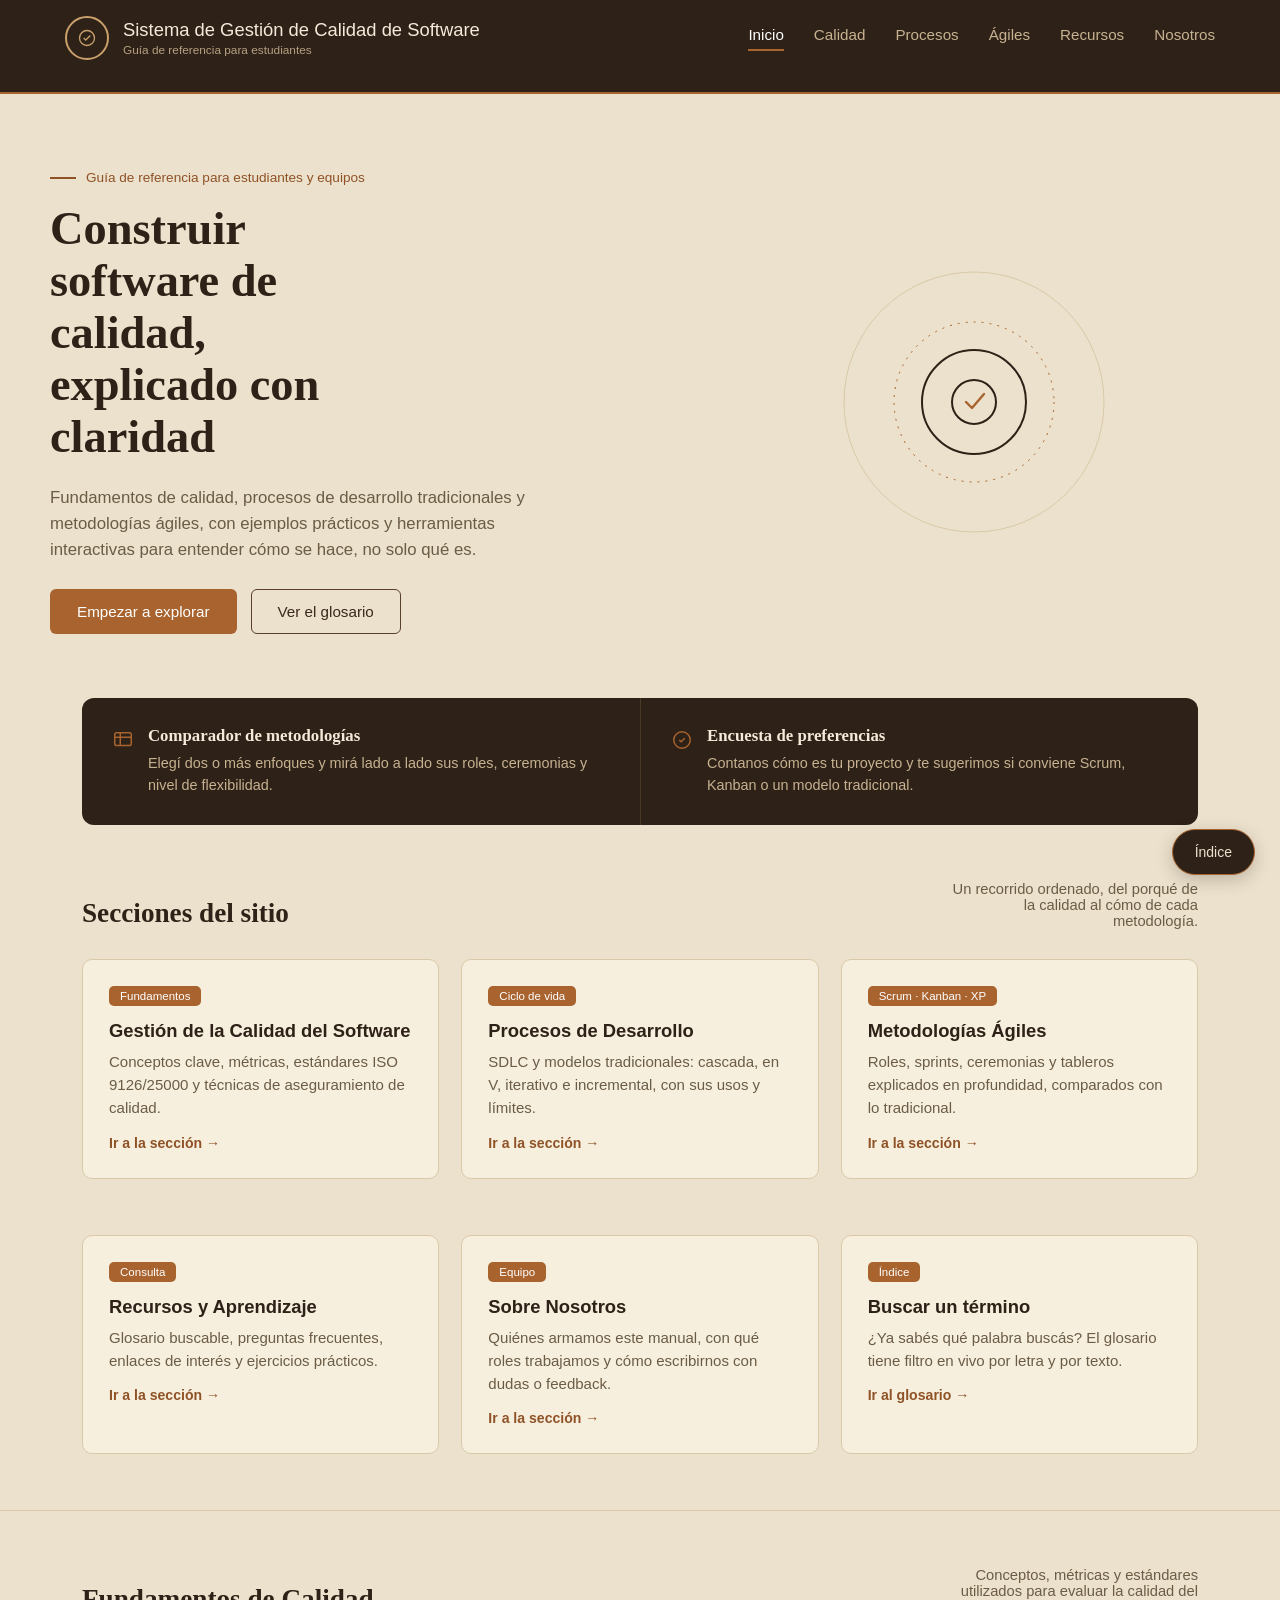
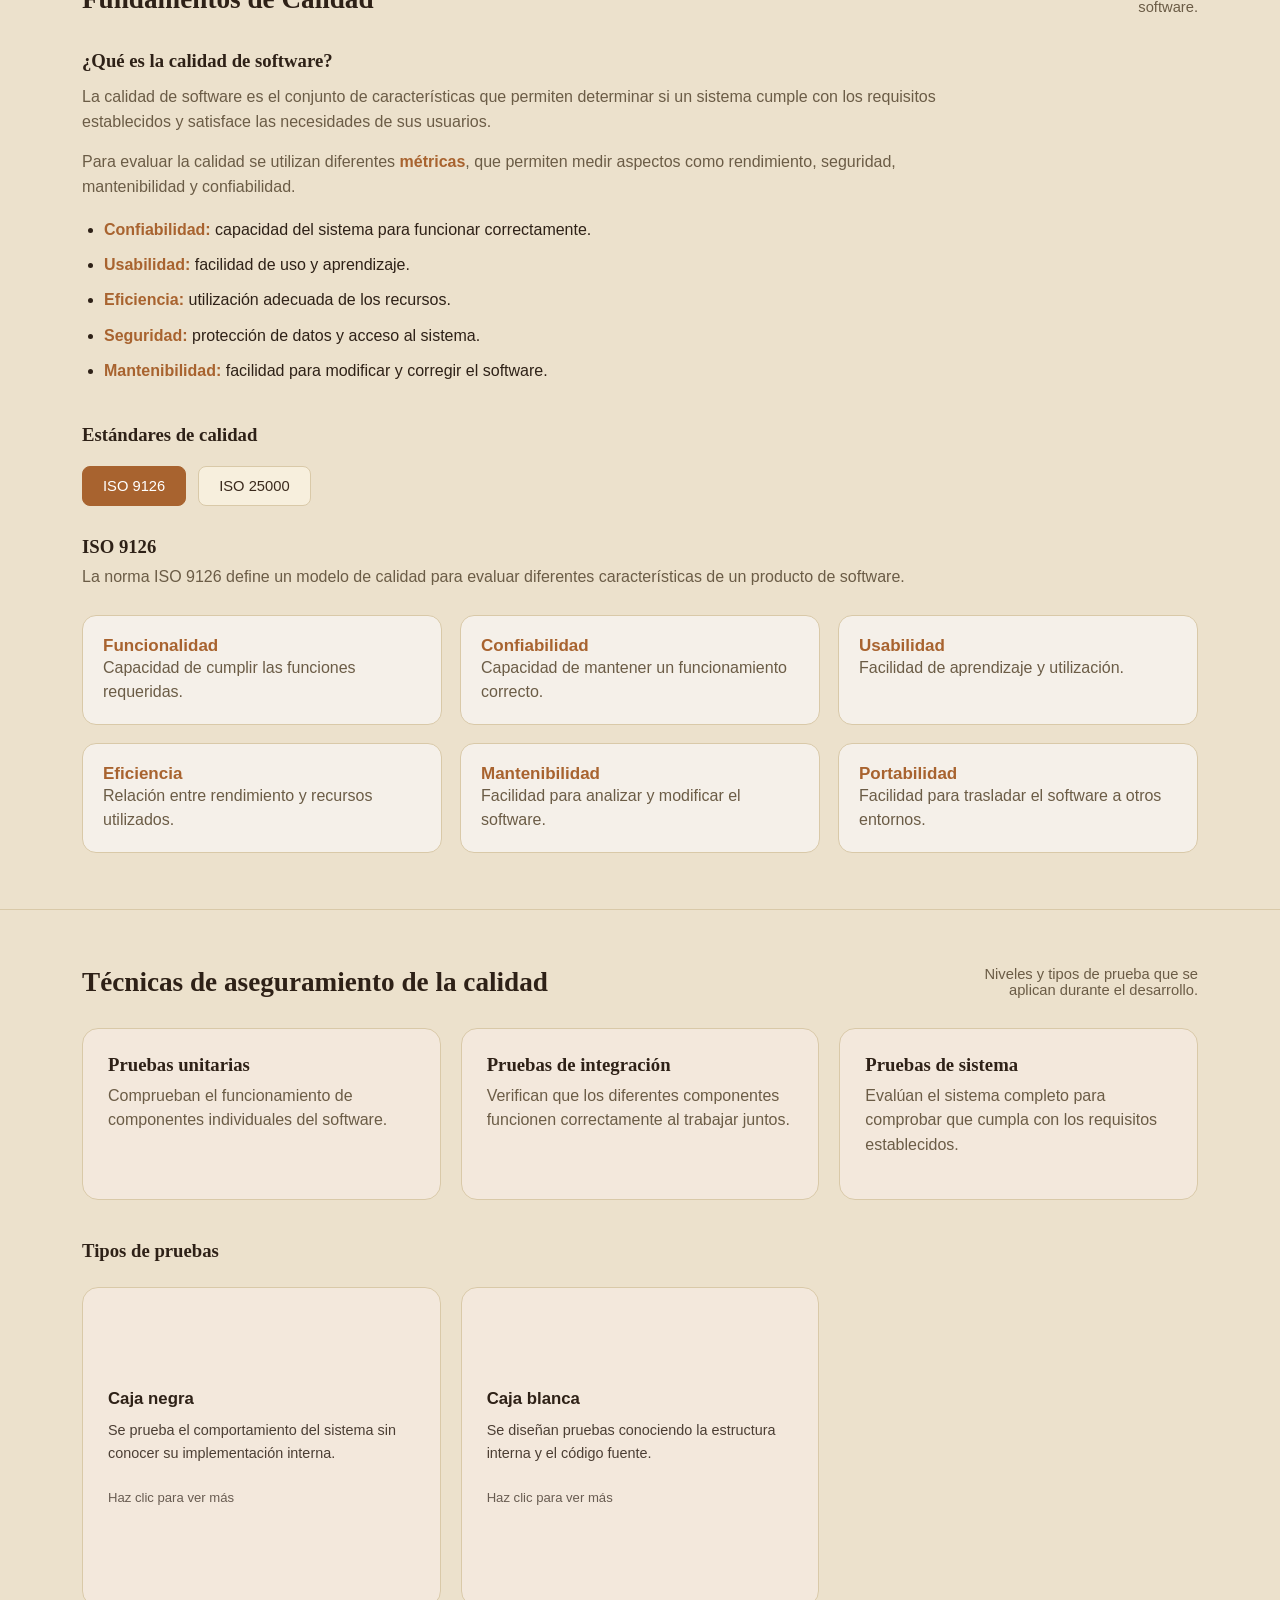
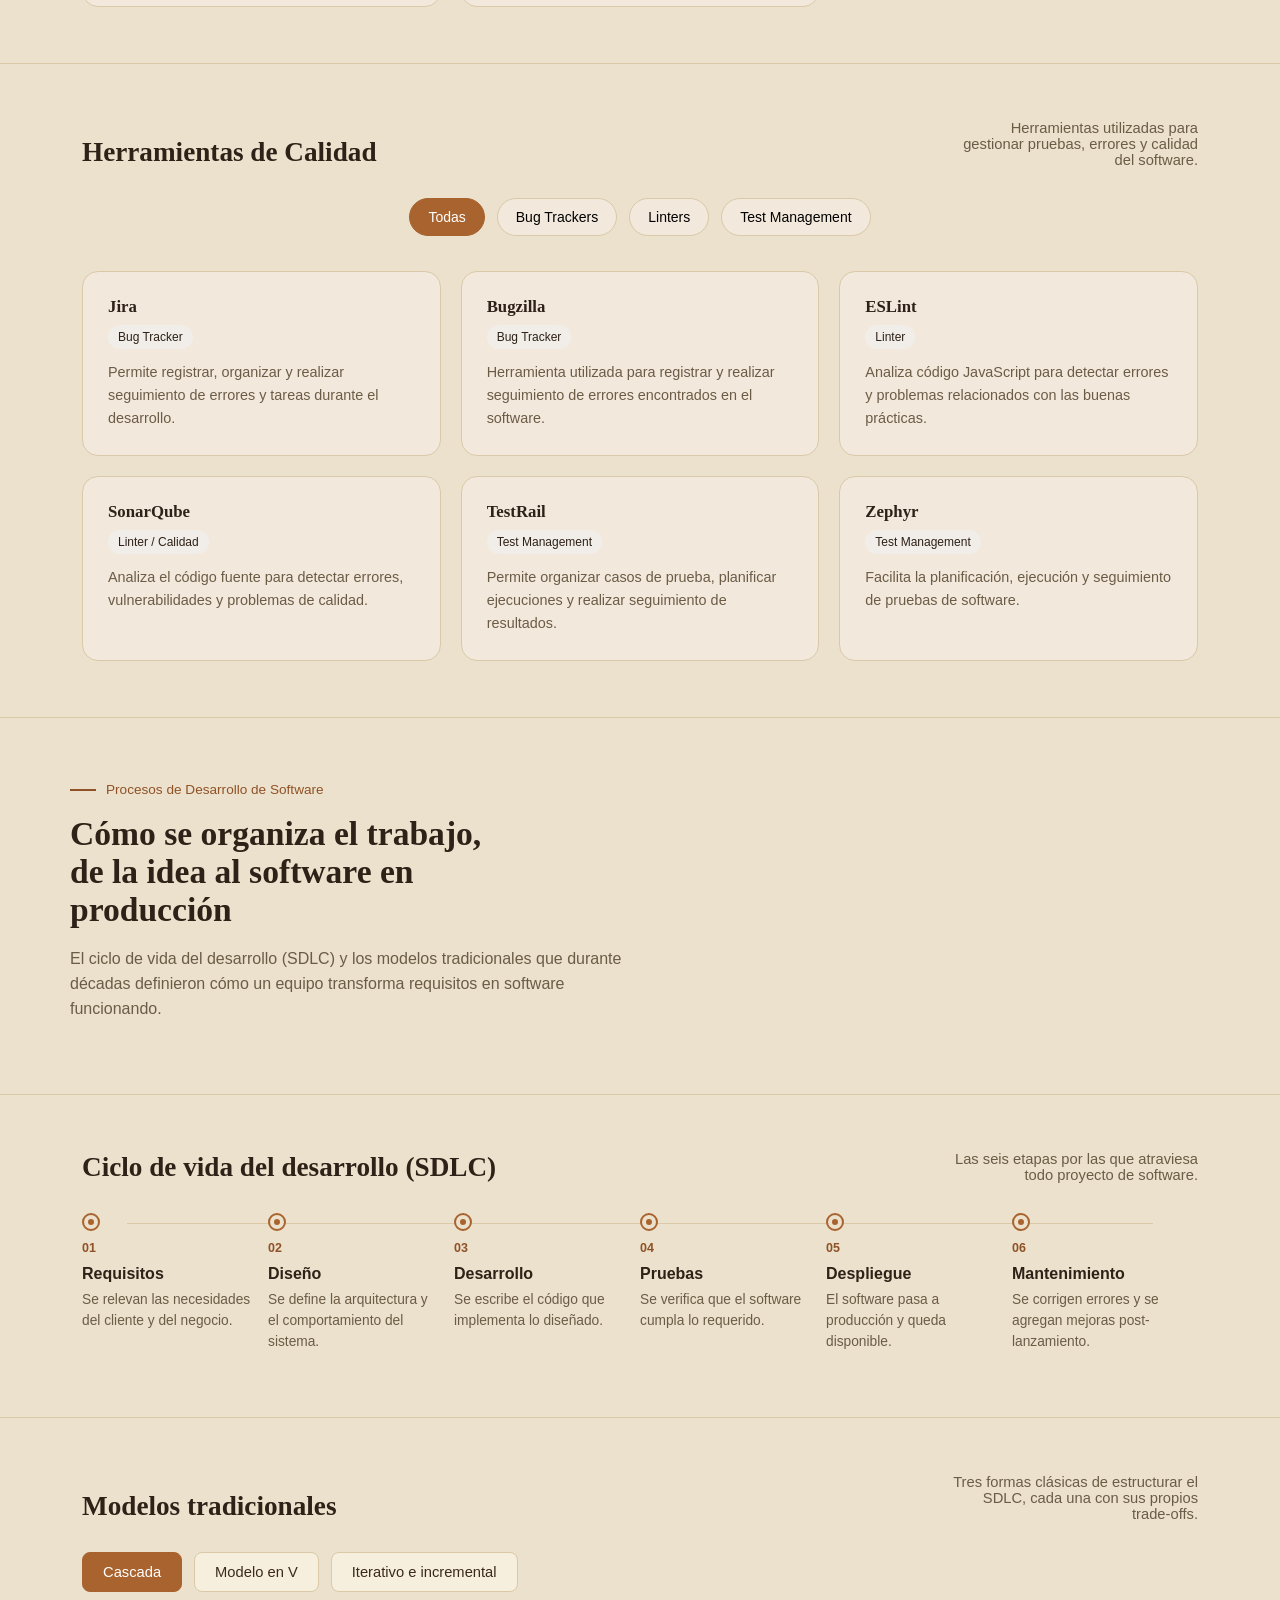
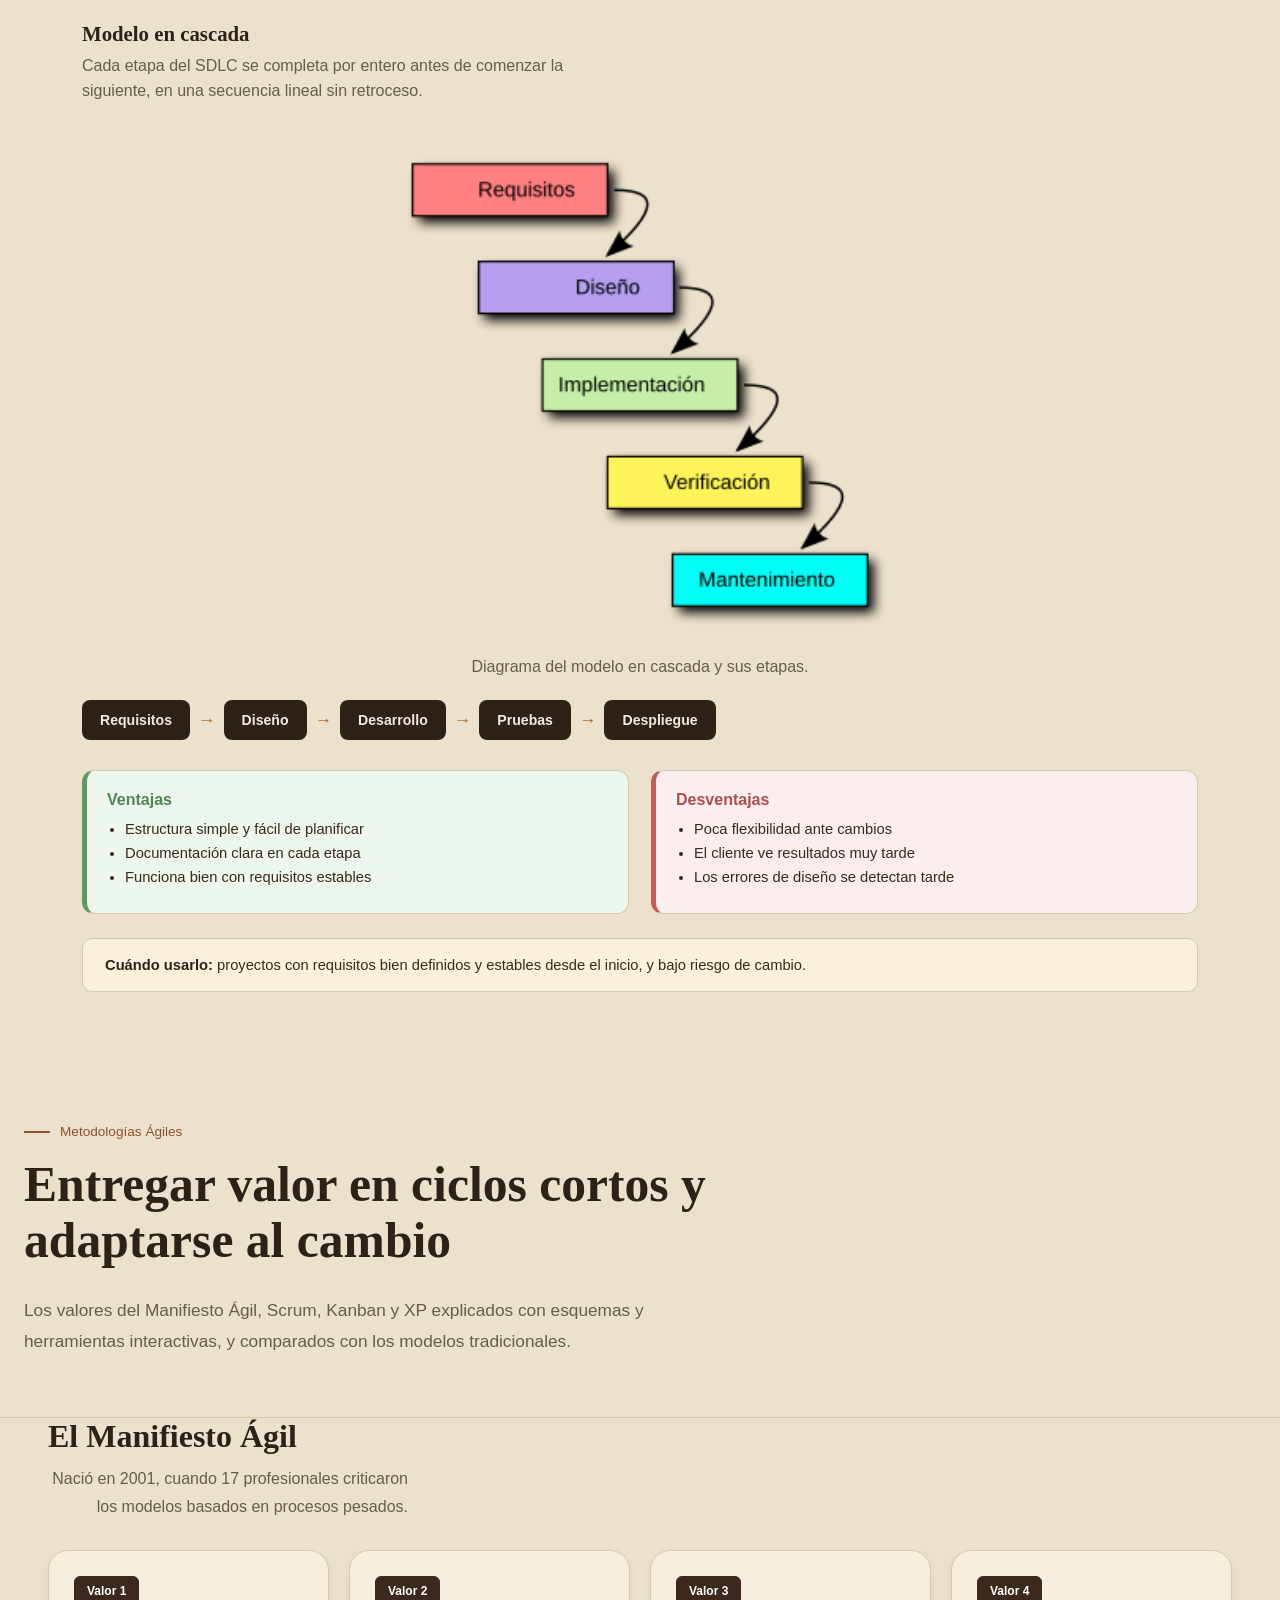
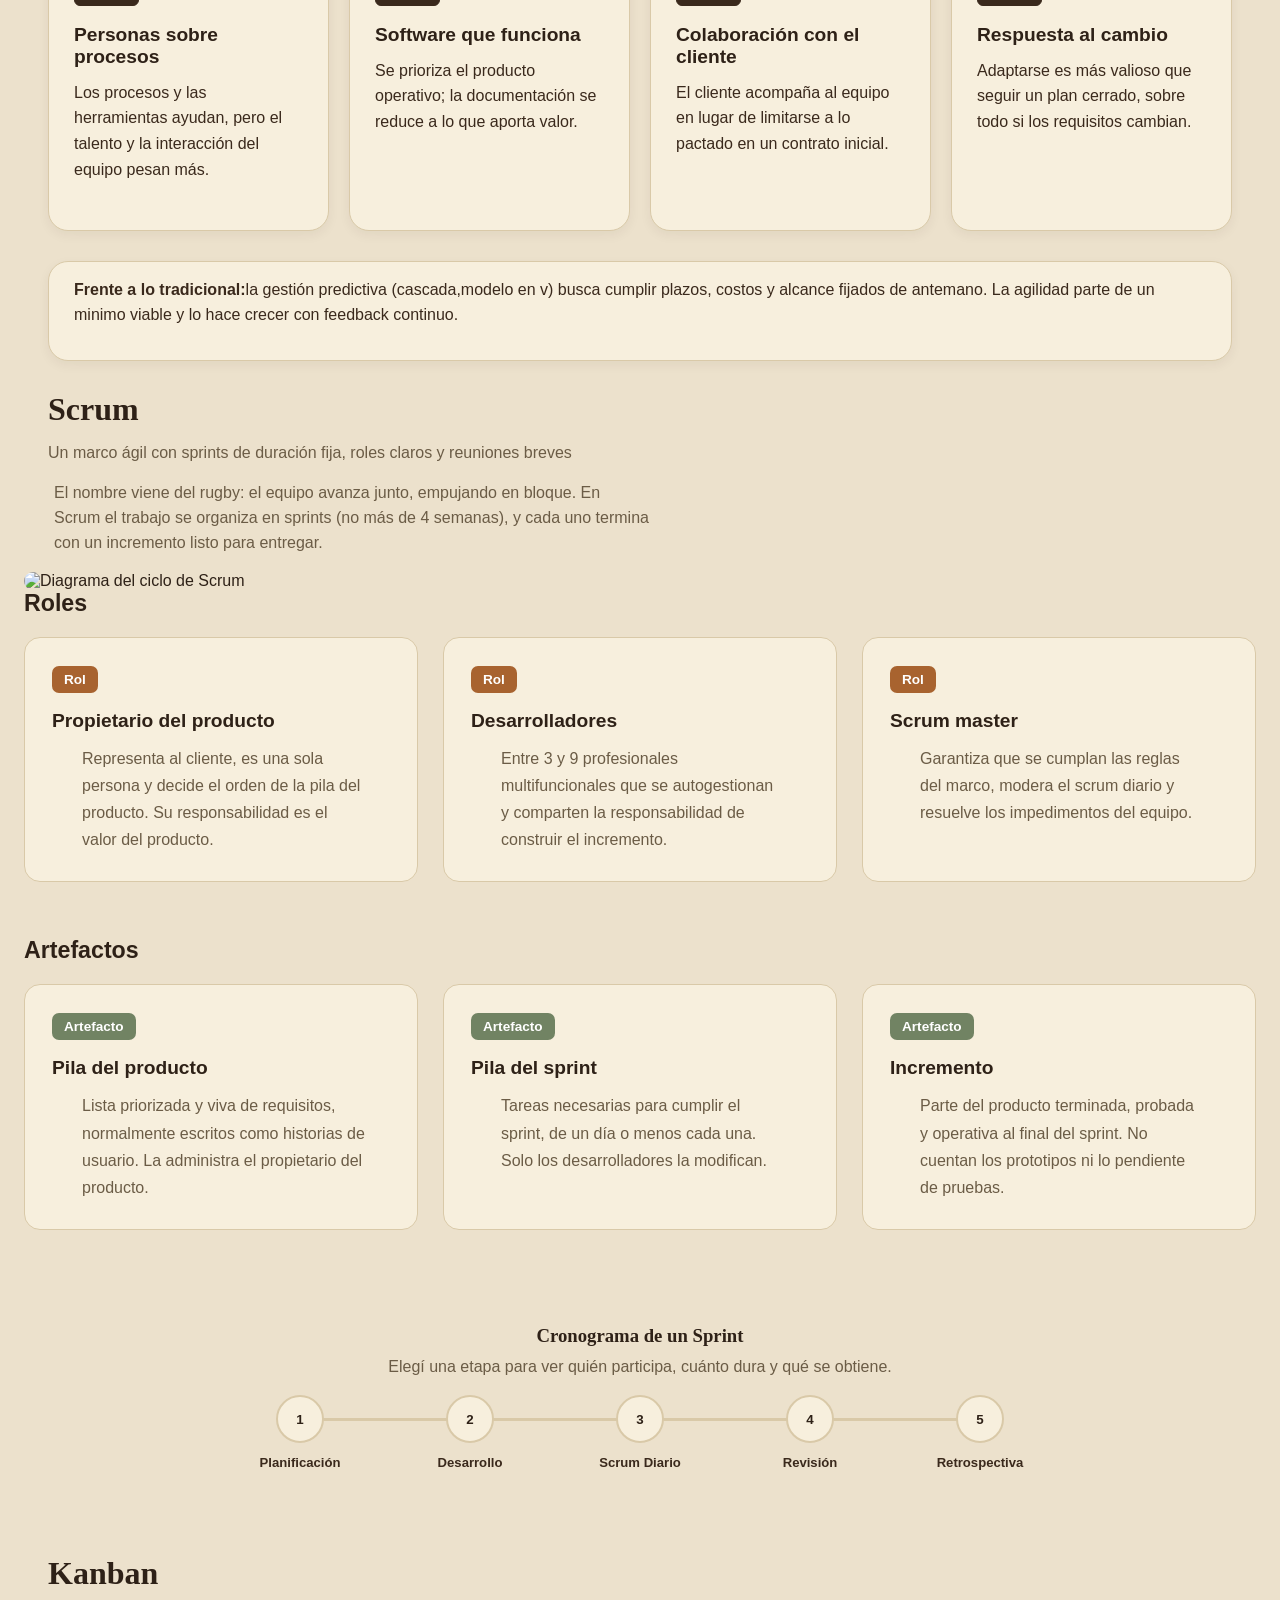
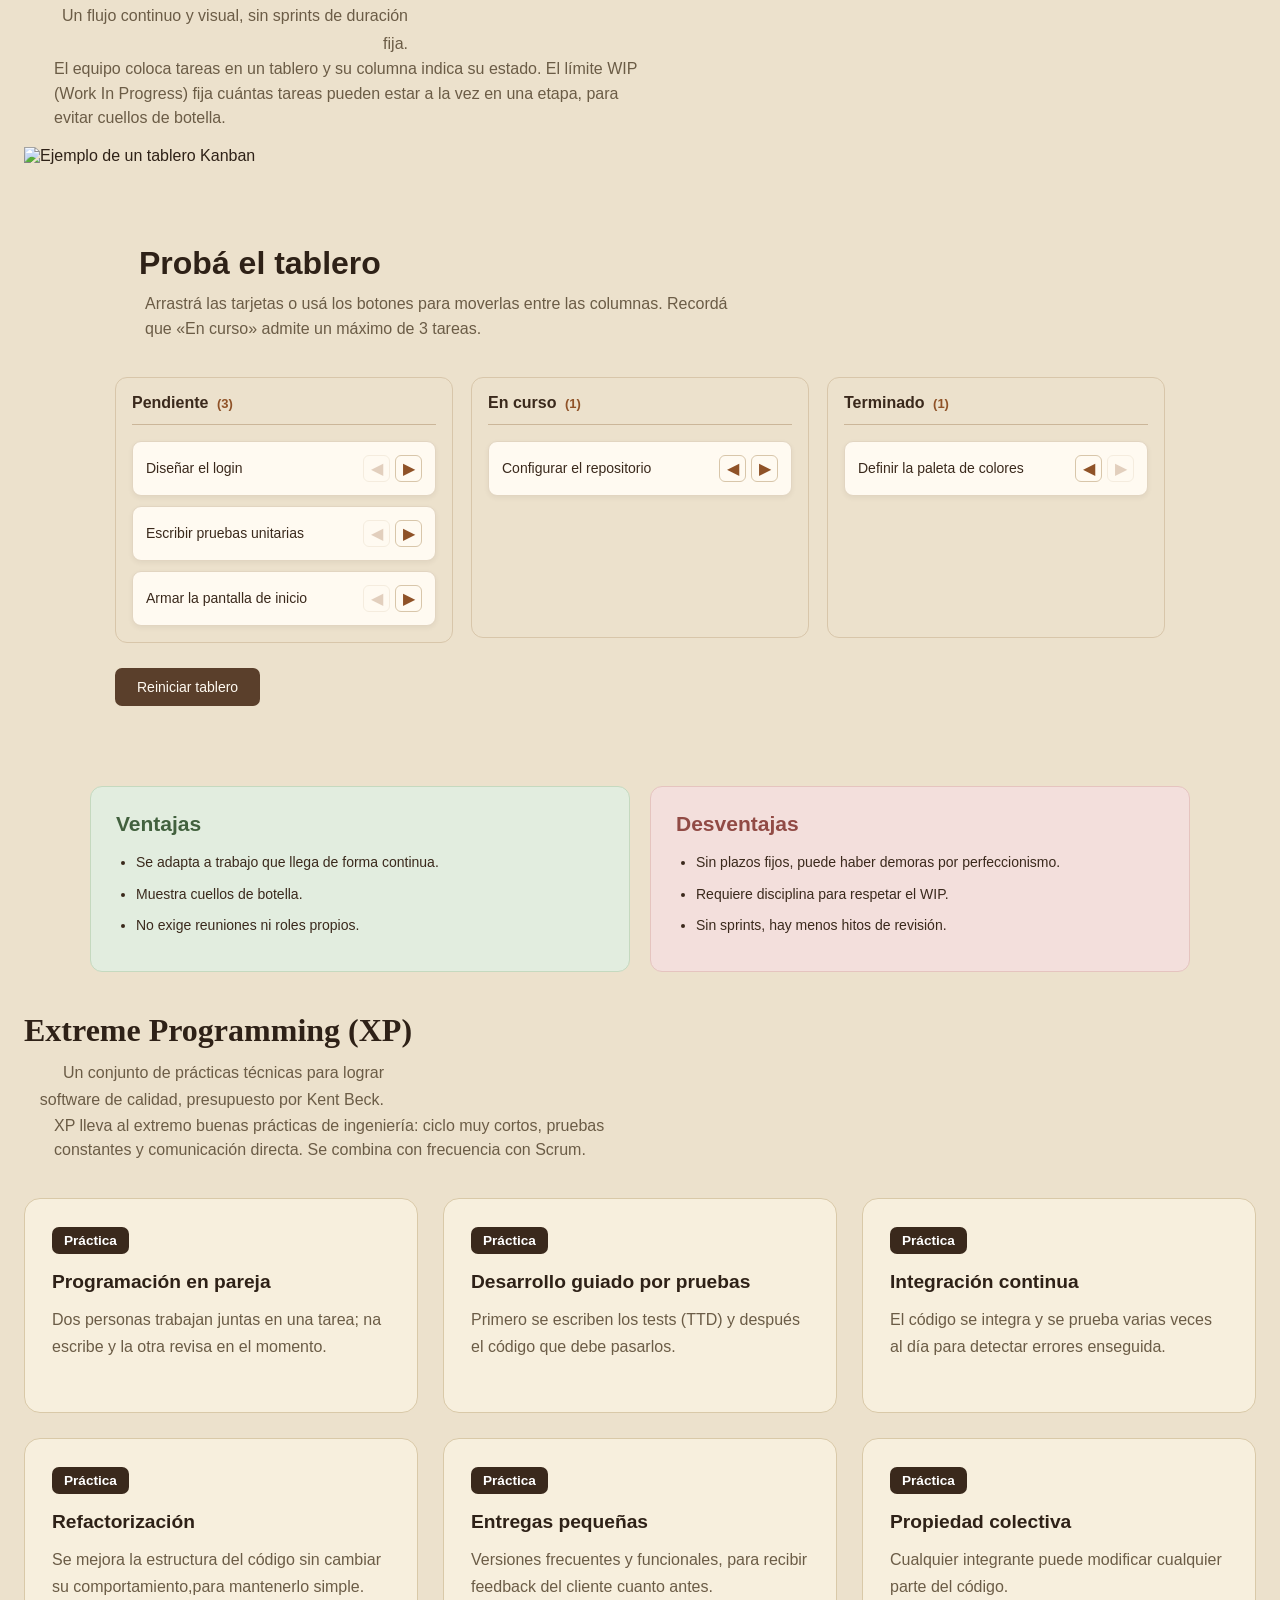
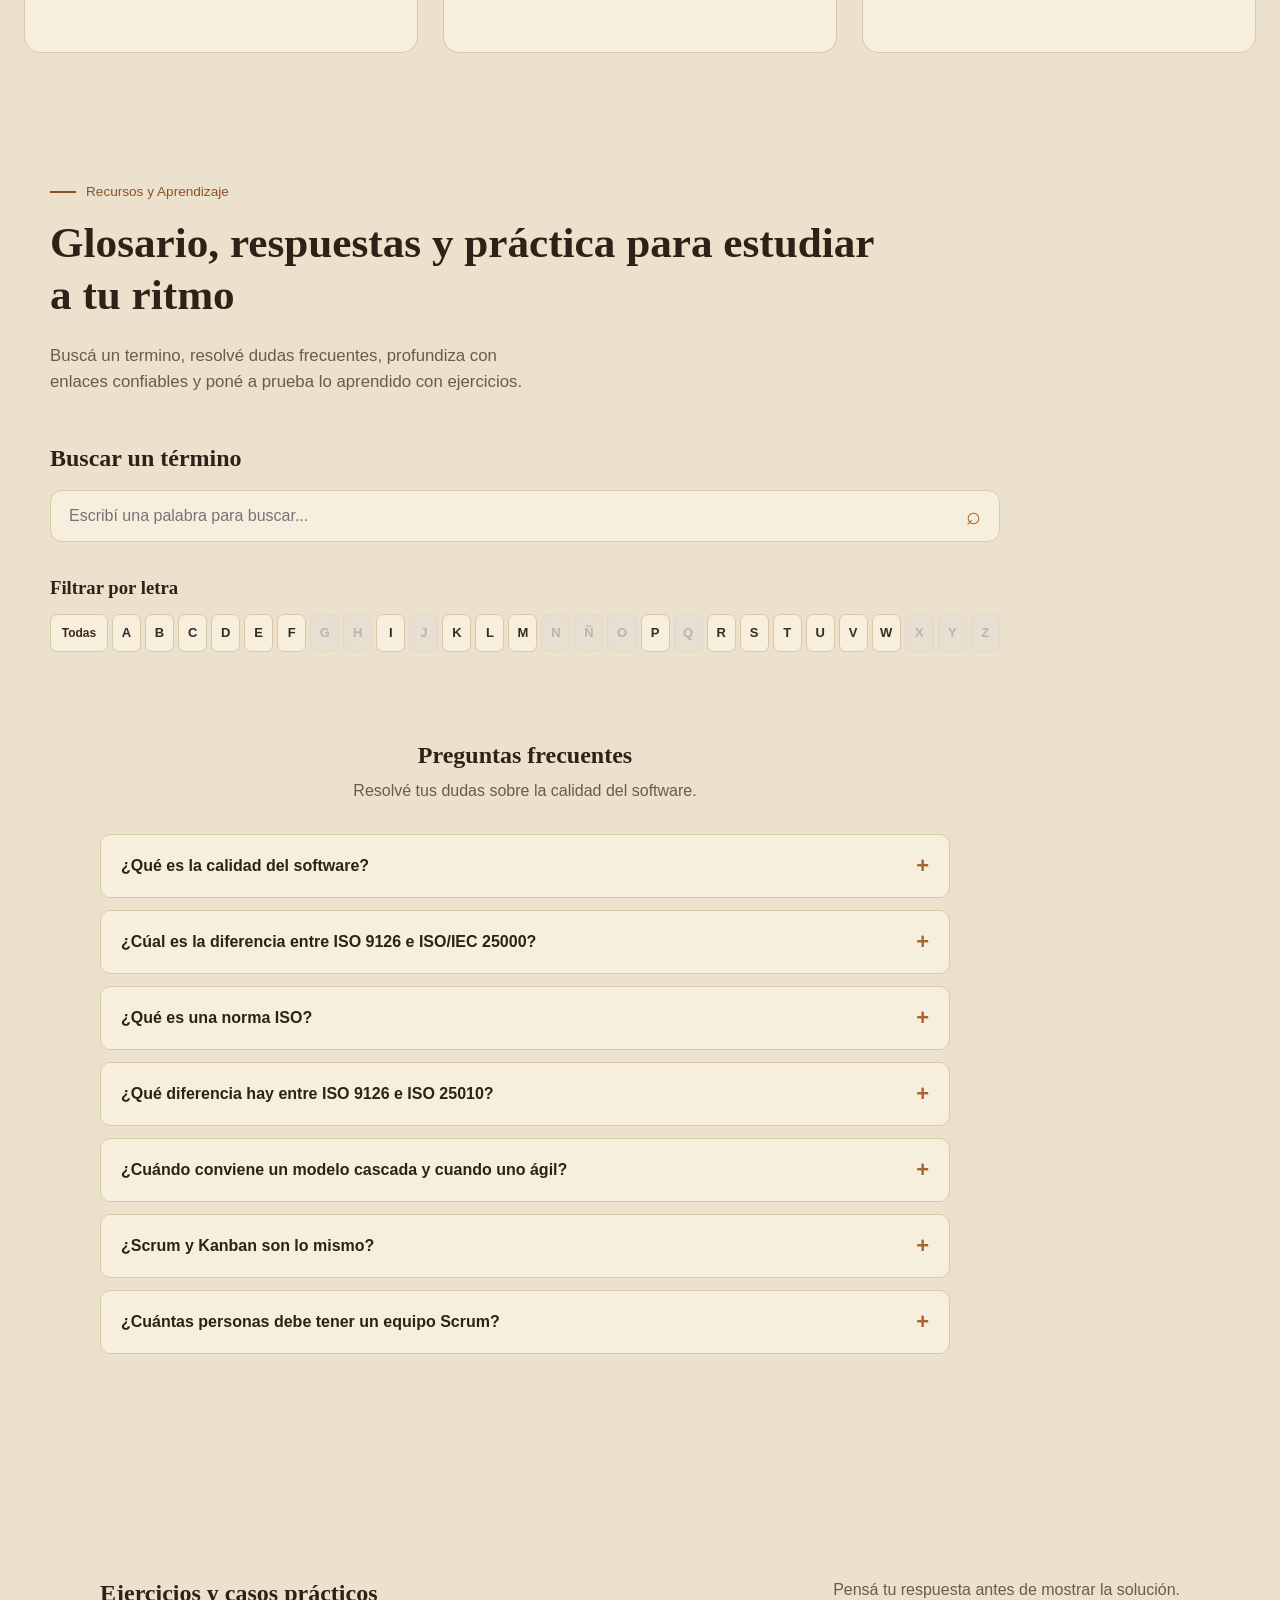
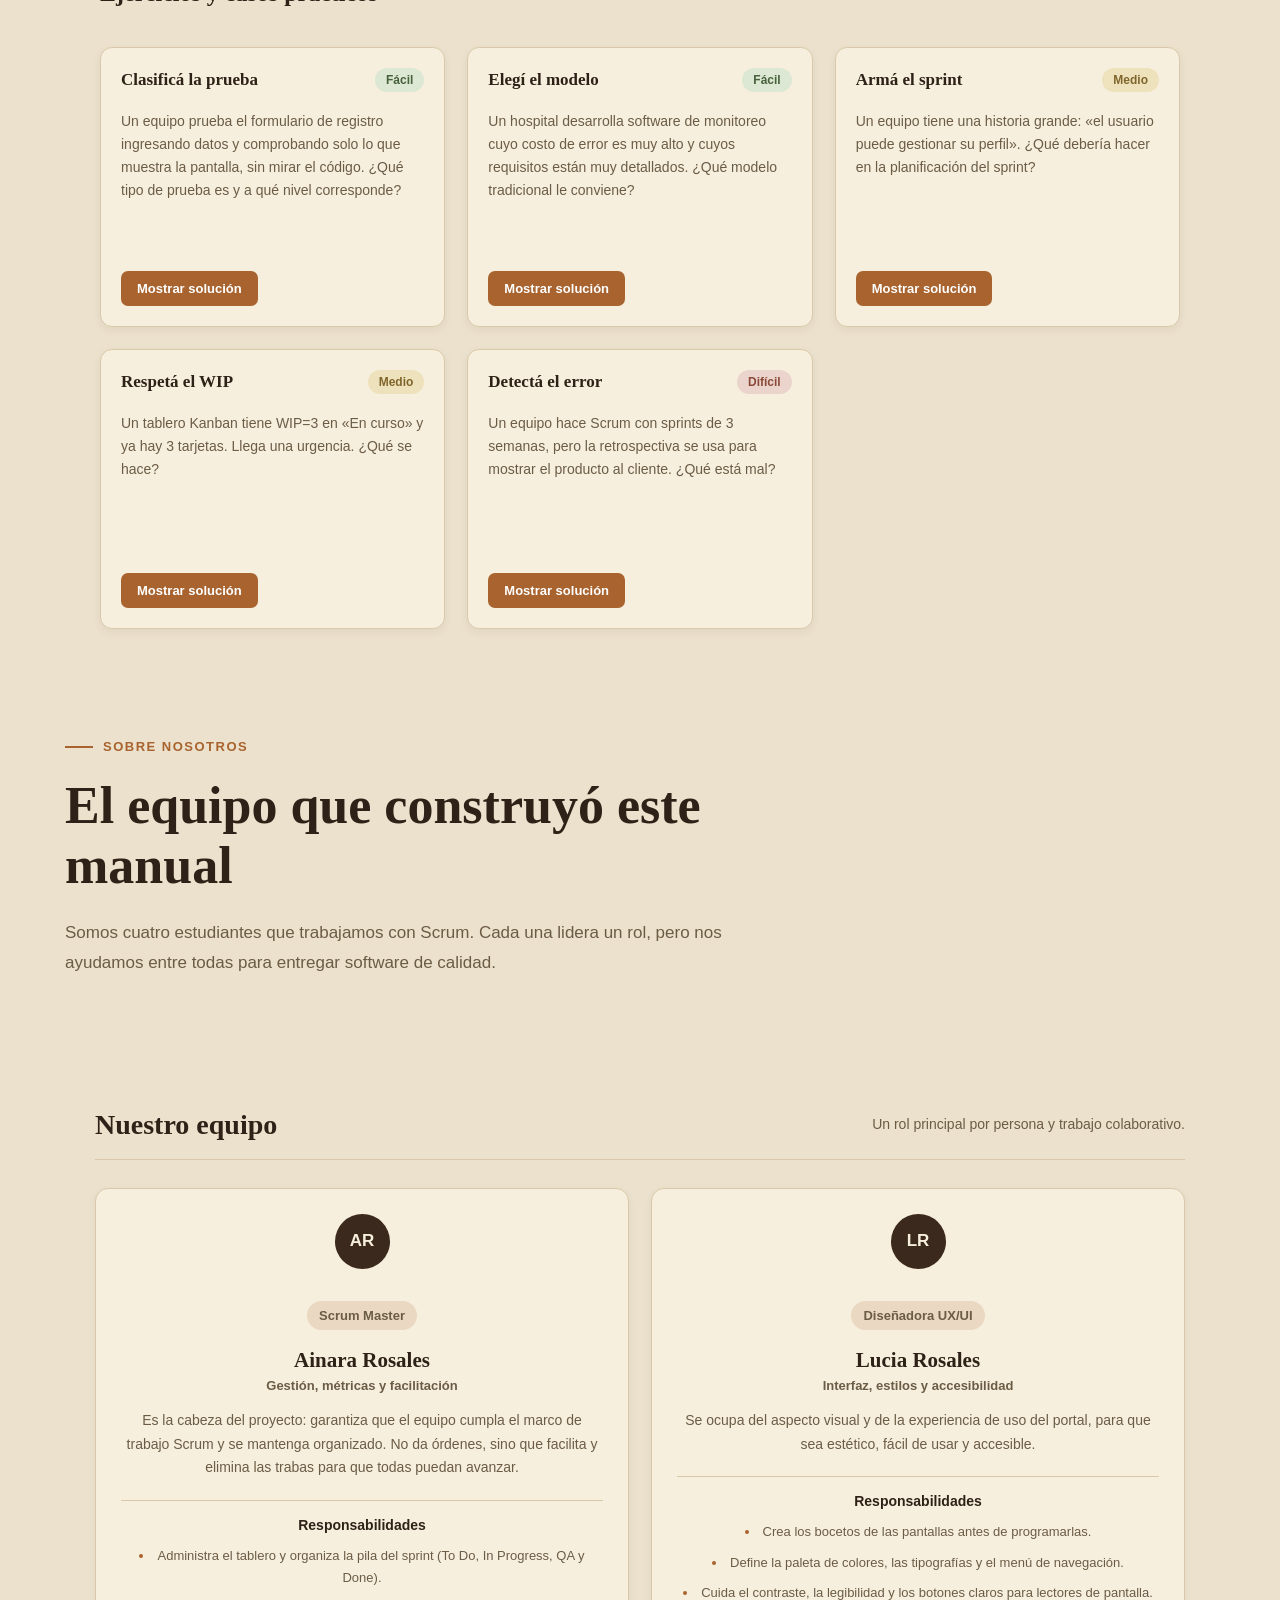
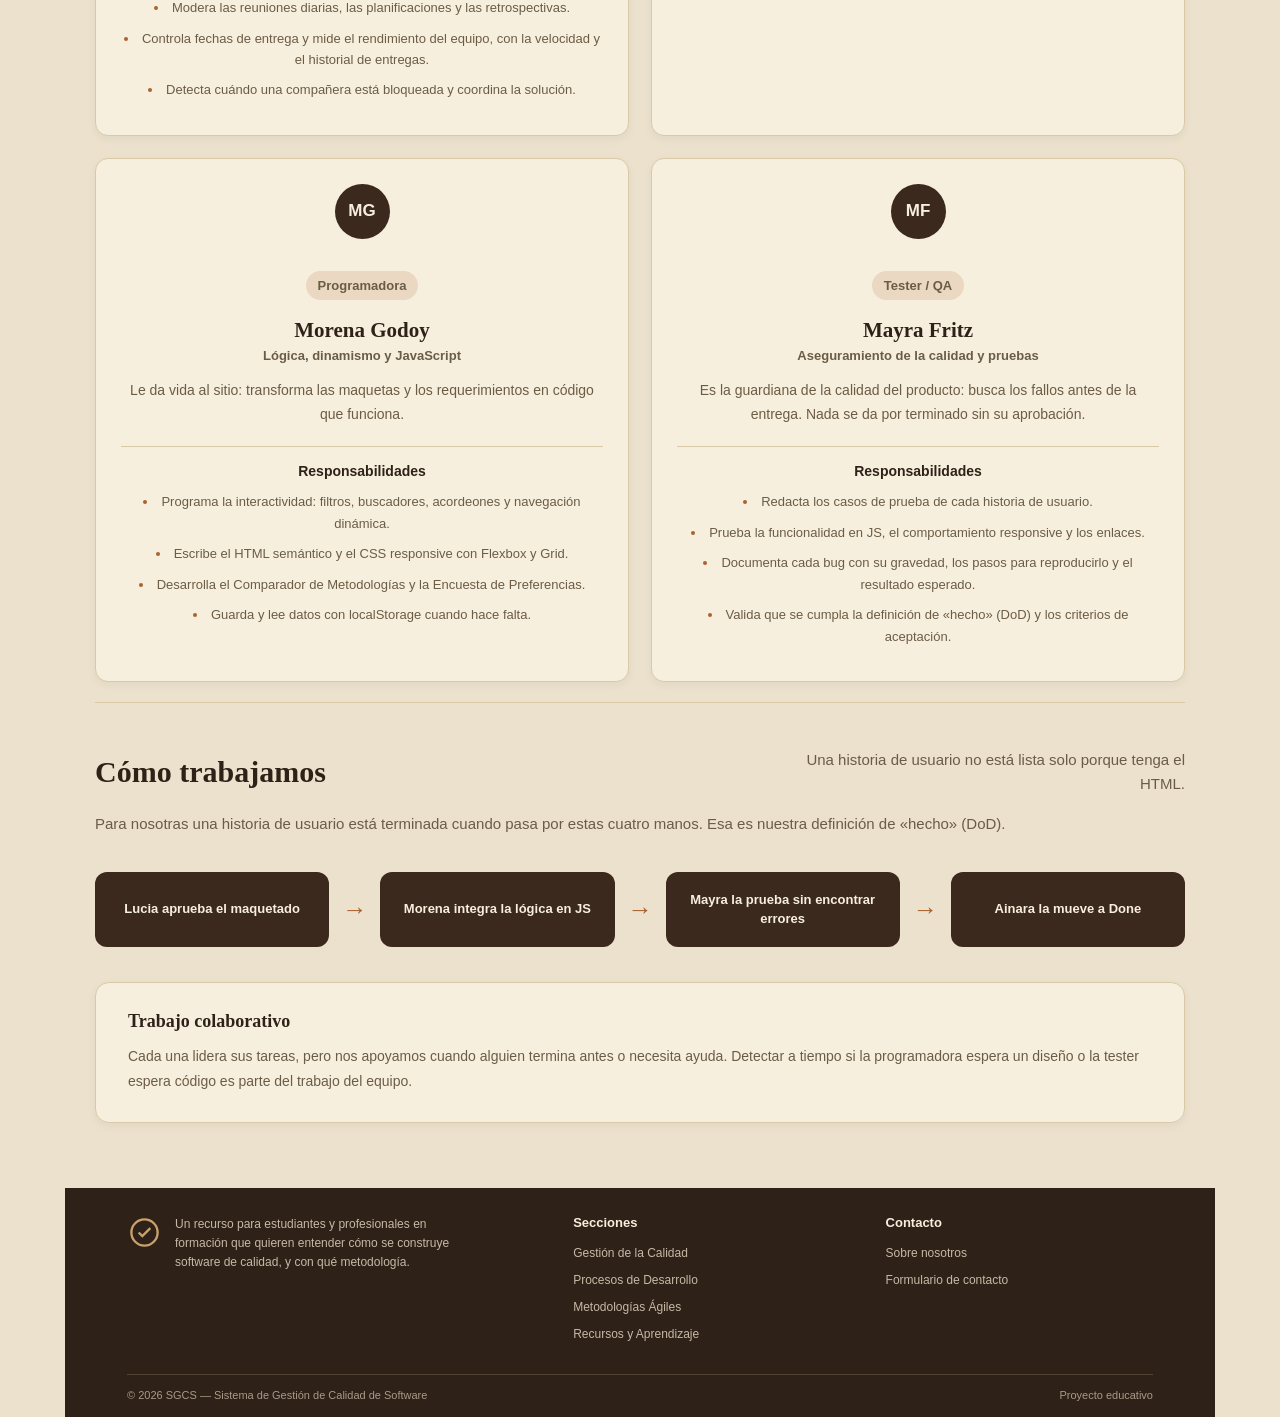
==== index.html @ e9be393c "Implement glossary filtering and search functionality; enhance styles for glossary and FAQ sections" ====
<!DOCTYPE html>
<html lang="es">
<head>
<meta charset="UTF-8">
<meta name="viewport" content="width=device-width, initial-scale=1, viewport-fit=cover">
<title>Sistema de Gestión de Calidad de Software</title>
<link rel="stylesheet" href="styles.css">
</head>

<body>

<header class="site">
  <div class="wrap header-row">

    <div class="brand">
      <span class="mark">
        <svg viewBox="0 0 24 24" fill="none" stroke="#caa06c" stroke-width="1.6">
          <circle cx="12" cy="12" r="9"/>
          <path d="M8 12l2.5 2.5L16 9" stroke="#caa06c"/>
        </svg>
      </span>

      <div>
        <div class="name">Sistema de Gestión de Calidad de Software</div>
        <div class="tag">Guía de referencia para estudiantes</div>
      </div>
    </div>

    <button class="burger" id="burgerBtn" aria-label="Abrir menú" aria-expanded="false">
      <span></span>
      <span></span>
      <span></span>
    </button>

    <nav class="primary" id="primaryNav">
      <a href="#inicio">Inicio</a>
      <a href="#calidad">Calidad</a>
      <a href="#procesos">Procesos</a>
      <a href="#agiles">Ágiles</a>
      <a href="#recursos">Recursos</a>
      <a href="#nosotros">Nosotros</a>
    </nav>

  </div>
</header>


<!-- ===================== INICIO ===================== -->

<section id="inicio">

  <div class="wrap hero">

    <div class="hero-grid">

      <div>

        <div class="eyebrow sans">
          Guía de referencia para estudiantes y equipos
        </div>

        <h1>
          Construir software de calidad, explicado con claridad
        </h1>

        <p class="lead">
          Fundamentos de calidad, procesos de desarrollo tradicionales y
          metodologías ágiles, con ejemplos prácticos y herramientas
          interactivas para entender cómo se hace, no solo qué es.
        </p>

        <div class="btn-row">
          <a href="#calidad" class="btn btn-primary">Empezar a explorar</a>
          <a href="#recursos" class="btn btn-ghost">Ver el glosario</a>
        </div>

      </div>

      <div class="hero-figure">

        <div class="orbit">

          <svg viewBox="0 0 280 280">

            <circle cx="140" cy="140" r="130"
              fill="none"
              stroke="var(--cream-line)"
              stroke-width="1"/>

            <circle cx="140" cy="140" r="80"
              fill="none"
              stroke="var(--clay)"
              stroke-width="1"
              stroke-dasharray="2 6"/>

            <circle cx="140" cy="140" r="52"
              fill="none"
              stroke="var(--brown-900)"
              stroke-width="2"/>

            <circle cx="140" cy="140" r="22"
              fill="var(--cream-bg)"
              stroke="var(--brown-900)"
              stroke-width="2"/>

            <path d="M132 140l6 6 12-14"
              fill="none"
              stroke="var(--clay)"
              stroke-width="2.4"
              stroke-linecap="round"
              stroke-linejoin="round"/>

          </svg>

        </div>

      </div>

    </div>

  </div>


  <div class="wrap" style="padding-bottom:56px;">

    <div class="banner-two" style="margin-bottom:56px;">

      <div class="banner-item">

        <span class="ic">
          <svg viewBox="0 0 24 24" fill="none"
            stroke="currentColor" stroke-width="1.6">
            <rect x="3" y="4" width="18" height="14" rx="2"/>
            <path d="M3 9h18M9 4v14"/>
          </svg>
        </span>

        <div>
          <h3>Comparador de metodologías</h3>
          <p>
            Elegí dos o más enfoques y mirá lado a lado sus roles,
            ceremonias y nivel de flexibilidad.
          </p>
        </div>

      </div>


      <div class="banner-item">

        <span class="ic">
          <svg viewBox="0 0 24 24" fill="none"
            stroke="currentColor" stroke-width="1.6">
            <path d="M9 12l2 2 4-4"/>
            <circle cx="12" cy="12" r="9"/>
          </svg>
        </span>

        <div>
          <h3>Encuesta de preferencias</h3>
          <p>
            Contanos cómo es tu proyecto y te sugerimos si conviene
            Scrum, Kanban o un modelo tradicional.
          </p>
        </div>

      </div>

    </div>


    <div class="section-head">

      <h2>Secciones del sitio</h2>

      <div class="side">
        Un recorrido ordenado, del porqué de la calidad al cómo de cada metodología.
      </div>

    </div>


    <div class="cards3" style="margin-bottom:56px;">

      <div class="card">
        <span class="tag-pill">Fundamentos</span>
        <h3>Gestión de la Calidad del Software</h3>
        <p>
          Conceptos clave, métricas, estándares ISO 9126/25000
          y técnicas de aseguramiento de calidad.
        </p>
        <a class="go" href="#calidad">Ir a la sección →</a>
      </div>


      <div class="card">
        <span class="tag-pill">Ciclo de vida</span>
        <h3>Procesos de Desarrollo</h3>
        <p>
          SDLC y modelos tradicionales: cascada, en V, iterativo
          e incremental, con sus usos y límites.
        </p>
        <a class="go" href="#procesos">Ir a la sección →</a>
      </div>


      <div class="card">
        <span class="tag-pill">Scrum · Kanban · XP</span>
        <h3>Metodologías Ágiles</h3>
        <p>
          Roles, sprints, ceremonias y tableros explicados en profundidad,
          comparados con lo tradicional.
        </p>
        <a class="go" href="#agiles">Ir a la sección →</a>
      </div>

    </div>


    <div class="cards3">

      <div class="card">
        <span class="tag-pill">Consulta</span>
        <h3>Recursos y Aprendizaje</h3>
        <p>
          Glosario buscable, preguntas frecuentes, enlaces de interés
          y ejercicios prácticos.
        </p>
        <a class="go" href="#recursos">Ir a la sección →</a>
      </div>


      <div class="card">
        <span class="tag-pill">Equipo</span>
        <h3>Sobre Nosotros</h3>
        <p>
          Quiénes armamos este manual, con qué roles trabajamos
          y cómo escribirnos con dudas o feedback.
        </p>
        <a class="go" href="#nosotros">Ir a la sección →</a>
      </div>


      <div class="card">
        <span class="tag-pill">Índice</span>
        <h3>Buscar un término</h3>
        <p>
          ¿Ya sabés qué palabra buscás? El glosario tiene filtro
          en vivo por letra y por texto.
        </p>
        <a class="go" href="#recursos">Ir al glosario →</a>
      </div>

    </div>

  </div>

</section>



<!-- ===================== CALIDAD ===================== -->
<section class="block" id="calidad">
    <div class="wrap">

        <div class="section-head">
            <h2>Fundamentos de Calidad</h2>
            <div class="side">
                Conceptos, métricas y estándares utilizados para evaluar la calidad del software.
            </div>
        </div>

        <div class="fundamentos-intro">

            <h3>¿Qué es la calidad de software?</h3>

            <p>
                La calidad de software es el conjunto de características que
                permiten determinar si un sistema cumple con los requisitos
                establecidos y satisface las necesidades de sus usuarios.
            </p>

            <p>
                Para evaluar la calidad se utilizan diferentes
                <strong>métricas</strong>, que permiten medir aspectos como
                rendimiento, seguridad, mantenibilidad y confiabilidad.
            </p>

            <ul>
                <li><strong>Confiabilidad:</strong> capacidad del sistema para funcionar correctamente.</li>
                <li><strong>Usabilidad:</strong> facilidad de uso y aprendizaje.</li>
                <li><strong>Eficiencia:</strong> utilización adecuada de los recursos.</li>
                <li><strong>Seguridad:</strong> protección de datos y acceso al sistema.</li>
                <li><strong>Mantenibilidad:</strong> facilidad para modificar y corregir el software.</li>
            </ul>

        </div>


        <h3 class="fundamentos-subtitle">Estándares de calidad</h3>

        <!-- TABS -->
        <div class="tabbar">

            <button class="tab-btn active" data-tab="iso9126">
                ISO 9126
            </button>

            <button class="tab-btn" data-tab="iso25000">
                ISO 25000
            </button>

        </div>


        <!-- ISO 9126 -->
        <div class="tab-panel active" data-panel="iso9126">

            <h3>ISO 9126</h3>

            <p>
                La norma ISO 9126 define un modelo de calidad para evaluar
                diferentes características de un producto de software.
            </p>

            <div class="iso-grid">

                <div class="iso-card">
                    <strong>Funcionalidad</strong>
                    <p>Capacidad de cumplir las funciones requeridas.</p>
                </div>

                <div class="iso-card">
                    <strong>Confiabilidad</strong>
                    <p>Capacidad de mantener un funcionamiento correcto.</p>
                </div>

                <div class="iso-card">
                    <strong>Usabilidad</strong>
                    <p>Facilidad de aprendizaje y utilización.</p>
                </div>

                <div class="iso-card">
                    <strong>Eficiencia</strong>
                    <p>Relación entre rendimiento y recursos utilizados.</p>
                </div>

                <div class="iso-card">
                    <strong>Mantenibilidad</strong>
                    <p>Facilidad para analizar y modificar el software.</p>
                </div>

                <div class="iso-card">
                    <strong>Portabilidad</strong>
                    <p>Facilidad para trasladar el software a otros entornos.</p>
                </div>

            </div>

        </div>


        <!-- ISO 25000 -->
        <div class="tab-panel" data-panel="iso25000">

            <h3>ISO/IEC 25000</h3>

            <p>
                La familia ISO/IEC 25000, conocida como SQuaRE,
                establece un conjunto de normas para especificar,
                medir y evaluar la calidad de productos de software.
            </p>

            <div class="iso-grid">

                <div class="iso-card">
                    <strong>Calidad del producto</strong>
                    <p>
                        Permite evaluar las características y propiedades
                        del software.
                    </p>
                </div>

                <div class="iso-card">
                    <strong>Calidad en uso</strong>
                    <p>
                        Analiza el resultado del uso del software
                        en un contexto determinado.
                    </p>
                </div>

                <div class="iso-card">
                    <strong>Medición</strong>
                    <p>
                        Define métodos y métricas para evaluar
                        diferentes características de calidad.
                    </p>
                </div>

                <div class="iso-card">
                    <strong>Evaluación</strong>
                    <p>
                        Permite establecer criterios para determinar
                        la calidad del producto.
                    </p>
                </div>

            </div>

        </div>

    </div>
</section>

<!-- ===================== PRUEBAS ===================== -->

<section class="block">

  <div class="wrap">

    <div class="section-head">

      <h2>Técnicas de aseguramiento de la calidad</h2>

      <div class="side">
        Niveles y tipos de prueba que se aplican durante el desarrollo.
      </div>

    </div>


<div class="testing-grid">

    <div class="test-card">
        <h3>Pruebas unitarias</h3>
        <p>
            Comprueban el funcionamiento de componentes individuales
            del software.
        </p>
    </div>

    <div class="test-card">
        <h3>Pruebas de integración</h3>
        <p>
            Verifican que los diferentes componentes funcionen
            correctamente al trabajar juntos.
        </p>
    </div>

    <div class="test-card">
        <h3>Pruebas de sistema</h3>
        <p>
            Evalúan el sistema completo para comprobar que cumpla
            con los requisitos establecidos.
        </p>
    </div>

</div>


<h3 class="testing-subtitle">Tipos de pruebas</h3>

<div class="testing-grid">

    <!-- CAJA NEGRA -->
    <div class="flip-card" tabindex="0">

        <div class="flip-front">
            <h3>Caja negra</h3>
            <p>
                Se prueba el comportamiento del sistema sin conocer
                su implementación interna.
            </p>
            <span>Haz clic para ver más</span>
        </div>

        <div class="flip-back">
            <h3>Caja negra</h3>
            <p>
                También llamada prueba funcional. Se analizan las
                entradas y salidas del sistema sin revisar su código.
            </p>

            <ul>
                <li>No es necesario conocer el código.</li>
                <li>Se analizan entradas y salidas.</li>
                <li>Comprueba el comportamiento esperado.</li>
            </ul>

            <span>Haz clic para volver</span>
        </div>

    </div>


    <!-- CAJA BLANCA -->
    <div class="flip-card" tabindex="0">

        <div class="flip-front">
            <h3>Caja blanca</h3>
            <p>
                Se diseñan pruebas conociendo la estructura interna
                y el código fuente.
            </p>
            <span>Haz clic para ver más</span>
        </div>

        <div class="flip-back">
            <h3>Caja blanca</h3>
            <p>
                También llamada prueba estructural. Se analiza el
                código y los diferentes caminos que puede recorrer.
            </p>

            <ul>
                <li>Se conoce el código fuente.</li>
                <li>Se analizan ramas y caminos.</li>
                <li>Permite comprobar la estructura interna.</li>
            </ul>

            <span>Haz clic para volver</span>
        </div>

    </div>

</div>
</section>



<!-- ===================== HERRAMIENTAS ===================== -->
<section class="block" id="herramientas">
    <div class="wrap">

        <div class="section-head">
            <h2>Herramientas de Calidad</h2>
            <div class="side">
                Herramientas utilizadas para gestionar pruebas, errores y calidad del software.
            </div>
        </div>

        <!-- BOTONES DE FILTRO -->
        <div class="tool-filters">
            <button class="tool-filter active" data-filter="todos">
                Todas
            </button>

            <button class="tool-filter" data-filter="bug">
                Bug Trackers
            </button>

            <button class="tool-filter" data-filter="linter">
               Linters
            </button>

            <button class="tool-filter" data-filter="test">
                Test Management
            </button>
        </div>


        <!-- GRILLA DE HERRAMIENTAS -->
        <div class="tools-grid" id="toolsGrid">

            <div class="tool-card" data-category="bug">
                <h3>Jira</h3>
                <span class="tool-category">Bug Tracker</span>
                <p>
                    Permite registrar, organizar y realizar seguimiento
                    de errores y tareas durante el desarrollo.
                </p>
            </div>


            <div class="tool-card" data-category="bug">
                <h3>Bugzilla</h3>
                <span class="tool-category">Bug Tracker</span>
                <p>
                    Herramienta utilizada para registrar y realizar
                    seguimiento de errores encontrados en el software.
                </p>
            </div>


            <div class="tool-card" data-category="linter">
                <h3>ESLint</h3>
                <span class="tool-category">Linter</span>
                <p>
                    Analiza código JavaScript para detectar errores
                    y problemas relacionados con las buenas prácticas.
                </p>
            </div>


            <div class="tool-card" data-category="linter">
                <h3>SonarQube</h3>
                <span class="tool-category">Linter / Calidad</span>
                <p>
                    Analiza el código fuente para detectar errores,
                    vulnerabilidades y problemas de calidad.
                </p>
            </div>


            <div class="tool-card" data-category="test">
                <h3>TestRail</h3>
                <span class="tool-category">Test Management</span>
                <p>
                    Permite organizar casos de prueba, planificar
                    ejecuciones y realizar seguimiento de resultados.
                </p>
            </div>


            <div class="tool-card" data-category="test">
                <h3>Zephyr</h3>
                <span class="tool-category">Test Management</span>
                <p>
                    Facilita la planificación, ejecución y seguimiento
                    de pruebas de software.
                </p>
            </div>

        </div>

    </div>
</section>
<!-- ===================== PROCESOS ===================== -->

<section id="procesos" class="block" style="padding-top:0;">

  <div class="wrap" style="padding:64px 20px 0;">

    <div class="eyebrow sans">
      Procesos de Desarrollo de Software
    </div>

    <h2 style="font-size:2.1rem; max-width:26ch; margin-bottom:18px;">
      Cómo se organiza el trabajo, de la idea al software en producción
    </h2>

    <p style="max-width:62ch;">
      El ciclo de vida del desarrollo (SDLC) y los modelos tradicionales
      que durante décadas definieron cómo un equipo transforma requisitos
      en software funcionando.
    </p>

  </div>

</section>



<!-- ===================== SDLC ===================== -->

<section class="block">

  <div class="wrap">

    <div class="section-head">

      <h2>Ciclo de vida del desarrollo (SDLC)</h2>

      <div class="side">
        Las seis etapas por las que atraviesa todo proyecto de software.
      </div>

    </div>


    <div class="timeline" id="sdlcTimeline">


      <!-- ETAPA 1 -->

      <div class="tl-step" tabindex="0">

        <div class="tl-dot"></div>

        <div class="tl-num">01</div>

        <h4>Requisitos</h4>

        <p>
          Se relevan las necesidades del cliente y del negocio.
        </p>

      </div>


      <!-- ETAPA 2 -->

      <div class="tl-step" tabindex="0">

        <div class="tl-dot"></div>

        <div class="tl-num">02</div>

        <h4>Diseño</h4>

        <p>
          Se define la arquitectura y el comportamiento del sistema.
        </p>

      </div>


      <!-- ETAPA 3 -->

      <div class="tl-step" tabindex="0">

        <div class="tl-dot"></div>

        <div class="tl-num">03</div>

        <h4>Desarrollo</h4>

        <p>
          Se escribe el código que implementa lo diseñado.
        </p>

      </div>


      <!-- ETAPA 4 -->

      <div class="tl-step" tabindex="0">

        <div class="tl-dot"></div>

        <div class="tl-num">04</div>

        <h4>Pruebas</h4>

        <p>
          Se verifica que el software cumpla lo requerido.
        </p>

      </div>


      <!-- ETAPA 5 -->

      <div class="tl-step" tabindex="0">

        <div class="tl-dot"></div>

        <div class="tl-num">05</div>

        <h4>Despliegue</h4>

        <p>
          El software pasa a producción y queda disponible.
        </p>

      </div>


      <!-- ETAPA 6 -->

      <div class="tl-step" tabindex="0">

        <div class="tl-dot"></div>

        <div class="tl-num">06</div>

        <h4>Mantenimiento</h4>

        <p>
          Se corrigen errores y se agregan mejoras post-lanzamiento.
        </p>

      </div>


    </div>

  </div>

</section>



<!-- ===================== MODELOS TRADICIONALES ===================== -->

<section class="block">

  <div class="wrap">

    <div class="section-head">

      <h2>Modelos tradicionales</h2>

      <div class="side">
        Tres formas clásicas de estructurar el SDLC,
        cada una con sus propios trade-offs.
      </div>

    </div>


    <div class="tabbar">

      <button class="tab-btn active" data-tab2="cascada">
        Cascada
      </button>

      <button class="tab-btn" data-tab2="ve">
        Modelo en V
      </button>

      <button class="tab-btn" data-tab2="iterativo">
        Iterativo e incremental
      </button>

    </div>


    <!-- CASCADA -->

    <div class="tab-panel active" data-panel2="cascada">
      <h3 style="font-size:1.3rem; margin-bottom:8px;">
        Modelo en cascada
      </h3>

      <p style="max-width:60ch; margin-bottom:22px;">
        Cada etapa del SDLC se completa por entero antes de comenzar
        la siguiente, en una secuencia lineal sin retroceso.
      </p>
      <div class="modelo-imagen">
         <img src="imagenes/Modelo_de_desarrollo_en_cascada_-es.svg.webp" alt="Diagrama del modelo en cascada">
    <p>Diagrama del modelo en cascada y sus etapas.</p>
</div>

      <div class="chip-row">

        <div class="chip">Requisitos</div>
        <span class="chip-arrow">→</span>

        <div class="chip">Diseño</div>
        <span class="chip-arrow">→</span>

        <div class="chip">Desarrollo</div>
        <span class="chip-arrow">→</span>

        <div class="chip">Pruebas</div>
        <span class="chip-arrow">→</span>

        <div class="chip">Despliegue</div>

      </div>


      <div class="two-col">

        <div class="panel-box good">

          <h4>Ventajas</h4>

          <ul>
            <li>Estructura simple y fácil de planificar</li>
            <li>Documentación clara en cada etapa</li>
            <li>Funciona bien con requisitos estables</li>
          </ul>

        </div>


        <div class="panel-box bad">

          <h4>Desventajas</h4>

          <ul>
            <li>Poca flexibilidad ante cambios</li>
            <li>El cliente ve resultados muy tarde</li>
            <li>Los errores de diseño se detectan tarde</li>
          </ul>

        </div>

      </div>


      <div class="note-box">
        <b>Cuándo usarlo:</b>
        proyectos con requisitos bien definidos y estables desde el inicio,
        y bajo riesgo de cambio.
      </div>

    </div>



    <!-- MODELO EN V -->

    <div class="tab-panel" data-panel2="ve">

      <h3 style="font-size:1.3rem; margin-bottom:8px;">
        Modelo en V
      </h3>

      <p style="max-width:60ch; margin-bottom:22px;">
        Extiende la cascada asociando cada etapa de desarrollo con
        una etapa de prueba equivalente, verificando desde el principio.
      </p>

      <div class="modelo-imagen">
    <img src="imagenes/132775081_1659326142121.png" alt="Diagrama del modelo en V">
    <p>Diagrama del modelo en V y la relación entre desarrollo y pruebas.</p>
</div>

      <div class="chip-row">

        <div class="chip">
          Requisitos ↔ Pruebas de aceptación
        </div>

        <span class="chip-arrow">·</span>

        <div class="chip">
          Diseño ↔ Pruebas de sistema
        </div>

        <span class="chip-arrow">·</span>

        <div class="chip">
          Código ↔ Pruebas unitarias
        </div>

      </div>


      <div class="two-col">

        <div class="panel-box good">

          <h4>Ventajas</h4>

          <ul>
            <li>La verificación se planifica desde el inicio</li>
            <li>Detecta errores de diseño más temprano</li>
            <li>Buena trazabilidad entre requisito y prueba</li>
          </ul>

        </div>


        <div class="panel-box bad">

          <h4>Desventajas</h4>

          <ul>
            <li>Sigue siendo rígido ante cambios</li>
            <li>Poco espacio para prototipado temprano</li>
            <li>Requiere requisitos muy detallados</li>
          </ul>

        </div>

      </div>


      <div class="note-box">

        <b>Cuándo usarlo:</b>
        proyectos donde la confiabilidad es crítica
        (sistemas médicos, aeroespaciales) y el costo de un error es alto.

      </div>

    </div>



    <!-- ITERATIVO E INCREMENTAL -->

    <div class="tab-panel" data-panel2="iterativo">

      <h3 style="font-size:1.3rem; margin-bottom:8px;">
        Modelo iterativo e incremental
      </h3>

      <p style="max-width:60ch; margin-bottom:22px;">
        El sistema se construye en ciclos sucesivos, cada uno agregando
        funcionalidad sobre una versión previa ya funcional.
      </p>

      <div class="modelo-imagen">
    <img src="imagenes/ciclo_vida_proyecto_general.webp" alt="Diagrama del modelo iterativo e incremental">
    <p>Diagrama del desarrollo iterativo e incremental.</p>
</div>

      <div class="chip-row">

        <div class="chip">Iteración 1</div>
        <span class="chip-arrow">→</span>

        <div class="chip">Iteración 2</div>
        <span class="chip-arrow">→</span>

        <div class="chip">Iteración 3</div>
        <span class="chip-arrow">→</span>

        <div class="chip">Versión final</div>

      </div>


      <div class="two-col">

        <div class="panel-box good">

          <h4>Ventajas</h4>

          <ul>
            <li>Entrega valor funcional desde etapas tempranas</li>
            <li>Permite ajustar el rumbo entre iteraciones</li>
            <li>Reduce el riesgo de grandes fallas al final</li>
          </ul>

        </div>


        <div class="panel-box bad">

          <h4>Desventajas</h4>

          <ul>
            <li>Requiere una arquitectura pensada para crecer</li>
            <li>Puede ser difícil de planificar y presupuestar</li>
            <li>Exige comunicación constante con el cliente</li>
          </ul>

        </div>

      </div>


      <div class="note-box">

        <b>Cuándo usarlo:</b>
        proyectos con requisitos que pueden evolucionar,
        o cuando se necesita mostrar avances tempranos.
        Es la base conceptual de las metodologías ágiles.

      </div>

    </div>

  </div>

</section>


<!-- ===================== METODOLOGÍAS ÁGILES ===================== -->

<section id="agiles" class="agiles-page">

  <!-- ENCABEZADO PRINCIPAL -->
  <div class="agiles-hero">
    <div class="agiles-container">
      <div class="eyebrow sans">Metodologías Ágiles</div>

      <h1>Entregar valor en ciclos cortos y adaptarse al cambio</h1>

      <p>
        Los valores del Manifiesto Ágil, Scrum, Kanban y XP explicados con
        esquemas y herramientas interactivas, y comparados con los modelos
        tradicionales.
      </p>
    </div>
  </div>

  <!-- MANIFIESTO ÁGIL -->
<div class="agiles-container">
    <div class="agiles-container manifesto-heading">
      <section id="manifiesto">
      <h2>El Manifiesto Ágil</h2>

      <p>
        Nació en 2001, cuando 17 profesionales criticaron los modelos
        basados en procesos pesados.
      </p>
    </div>
<div class="agiles-container">
<div class="info-grid">

  <div class="info-box">
   <span class="info-tag">Valor 1</span>
    <h3>Personas sobre procesos</h3>
    <p>Los procesos y las herramientas ayudan, pero el talento y la interacción del equipo pesan más.</p>
  </div>

  <div class="info-box">
   <span class="info-tag">Valor 2</span>
    <h3>Software que funciona</h3>
    <p>Se prioriza el producto operativo; la documentación se reduce a lo que aporta valor.</p>
  </div>

  <div class="info-box">
   <span class="info-tag">Valor 3</span>
    <h3>Colaboración con el cliente</h3>
    <p>El cliente acompaña al equipo en lugar de limitarse a lo pactado en un contrato inicial.</p>
  </div>

  <div class="info-box">
   <span class="info-tag">Valor 4</span>
    <h3>Respuesta al cambio</h3>
    <p>Adaptarse es más valioso que seguir un plan cerrado, sobre todo si los requisitos cambian.</p>
  </div>

  <div class="info-box info-box-wide">
  <p>
    <span class="texto-color">Frente a lo tradicional:</span>la gestión predictiva (cascada,modelo en v) busca cumplir plazos, costos y alcance fijados de antemano. La agilidad parte de un minimo viable y lo hace crecer con feedback continuo.
  </p>
</div>

</div>

</div>


  <!-- SCRUM -->
    <div class="agiles-container">        
        <section id="scrum">
        <h2>Scrum</h2>
        <p>
          Un marco ágil con sprints de duración fija, roles claros y reuniones breves
        </p>
        </div>
      
        <div class="agiles-section-title">
        <p>
          El nombre viene del rugby: el equipo avanza junto, empujando en bloque. En Scrum el trabajo se organiza en sprints (no más de 4 semanas), y cada uno termina con un incremento listo para entregar.
        </p>
<div class="scrum-image-container">
  <img
    src="IMAGENES/estaimagen.jpg"
    alt="Diagrama del ciclo de Scrum">
      <!-- ROLES -->
      <h3 class="agiles-subtitle">Roles</h3>

      <div class="agiles-grid">

        <article class="agiles-card">
          <span class="agiles-tag role-tag">Rol</span>
          <h3>Propietario del producto</h3>
          <p>
            Representa al cliente, es una sola persona y decide el orden
            de la pila del producto. Su responsabilidad es el valor
            del producto.
          </p>
        </article>

        <article class="agiles-card">
          <span class="agiles-tag role-tag">Rol</span>
          <h3>Desarrolladores</h3>
          <p>
            Entre 3 y 9 profesionales multifuncionales que se autogestionan
            y comparten la responsabilidad de construir el incremento.
          </p>
        </article>

        <article class="agiles-card">
          <span class="agiles-tag role-tag">Rol</span>
          <h3>Scrum master</h3>
          <p>
            Garantiza que se cumplan las reglas del marco, modera el scrum
            diario y resuelve los impedimentos del equipo.
          </p>
        </article>

      </div>

      <!-- ARTEFACTOS -->
      <h3 class="agiles-subtitle">Artefactos</h3>

      <div class="agiles-grid">

        <article class="agiles-card">
          <span class="agiles-tag artifact-tag">Artefacto</span>
          <h3>Pila del producto</h3>
          <p>
            Lista priorizada y viva de requisitos, normalmente escritos
            como historias de usuario. La administra el propietario
            del producto.
          </p>
        </article>

        <article class="agiles-card">
          <span class="agiles-tag artifact-tag">Artefacto</span>
          <h3>Pila del sprint</h3>
          <p>
            Tareas necesarias para cumplir el sprint, de un día o menos
            cada una. Solo los desarrolladores la modifican.
          </p>
        </article>

        <article class="agiles-card">
          <span class="agiles-tag artifact-tag">Artefacto</span>
          <h3>Incremento</h3>
          <p>
            Parte del producto terminada, probada y operativa al final
            del sprint. No cuentan los prototipos ni lo pendiente
            de pruebas.
          </p>
        </article>

      </div>

    </div>
  </section>


<section class="cronograma-section" id="cronograma">

  <div class="cronograma-heading">
    <h3>Cronograma de un Sprint</h3>
    <p>Elegí una etapa para ver quién participa, cuánto dura y qué se obtiene.</p>
  </div>

  <div class="cronograma-pasos">

    <div class="paso-item">
      <button class="paso" data-paso="0">1</button>
      <span>Planificación</span>
    </div>

    <div class="paso-item">
      <button class="paso" data-paso="1">2</button>
      <span>Desarrollo</span>
    </div>

    <div class="paso-item">
      <button class="paso" data-paso="2">3</button>
      <span>Scrum Diario</span>
    </div>

    <div class="paso-item">
      <button class="paso" data-paso="3">4</button>
      <span>Revisión</span>
    </div>

    <div class="paso-item">
      <button class="paso" data-paso="4">5</button>
      <span>Retrospectiva</span>
    </div>

  </div>
<div class="cronograma-tarjetas">

  <div class="cronograma-info" id="cronogramaInfo">
    <!-- El JavaScript completa esta caja -->
  </div>

  <div class="cronograma-extra" id="cronogramaExtra">
    <!-- El JavaScript completa esta caja -->
  </div>

</div></section>

<!-- KANBAN -->
<div class="agiles-container">

  <div class="agiles-container manifesto-heading">
    <section id="kanban">
    <h2>Kanban</h2>
    <p>
      Un flujo continuo y visual, sin sprints de duración fija.
    </p>
  </div>

  <div class="agiles-section-title">
    <p>
      El equipo coloca tareas en un tablero y su columna indica su estado. El límite WIP (Work In Progress) fija cuántas tareas pueden estar a la vez en una etapa, para evitar cuellos de botella.
    </p>

    <div class="kanban-image-container">
      <img
        src="IMAGENES/kanban.jpg"
        alt="Ejemplo de un tablero Kanban">
    </div>
  </div>

</div>

<!-- TABLERO INTERACTIVO KANBAN -->
<section class="kanban-practica" id="probarKanban">

<div class="agiles-container manifesto-heading">
  <h2>Probá el tablero</h2>

</div>

<div class="agiles-section-title">
  <p>
    Arrastrá las tarjetas o usá los botones para moverlas entre
    las columnas. Recordá que «En curso» admite un máximo de
    3 tareas.
  </p>
</div>
  <div class="kanban-tablero" id="kanbanTablero">

    <div class="kanban-columna" data-columna="pendiente">
      <h4>Pendiente <span class="kanban-contador"></span></h4>
      <div class="kanban-tareas"></div>
    </div>

    <div class="kanban-columna" data-columna="curso">
      <h4>En curso <span class="kanban-contador"></span></h4>
      <div class="kanban-tareas"></div>
    </div>

    <div class="kanban-columna" data-columna="terminado">
      <h4>Terminado <span class="kanban-contador"></span></h4>
      <div class="kanban-tareas"></div>
    </div>

  </div>

  <div class="kanban-controles">
    <button type="button" id="reiniciarKanban">
      Reiniciar tablero
    </button>
  </div>

</section>

<!-- VENTAJAS Y DESVENTAJAS -->
<section class="kanban-comparacion">

  <div class="kanban-ventajas">
    <h3>Ventajas</h3>
    <ul>
      <li>Se adapta a trabajo que llega de forma continua.</li>
      <li>Muestra cuellos de botella.</li>
      <li>No exige reuniones ni roles propios.</li>
    </ul>
  </div>

  <div class="kanban-desventajas">
    <h3>Desventajas</h3>
    <ul>
      <li>Sin plazos fijos, puede haber demoras por perfeccionismo. </li>
      <li>Requiere disciplina para respetar el WIP.</li>
      <li>Sin sprints, hay menos hitos de revisión.</li>
    </ul>
  </div>

</section>

<!-- EXTREME PROGRAMMING -->
<div class="agiles-container">

    <div class="manifesto-heading">
      <section id="xp">
        <h2>Extreme Programming (XP)</h2>
        <p>Un conjunto de prácticas técnicas para lograr software de calidad, presupuesto por Kent Beck.</p>
    </div>

    <div class="agiles-section-title">
        <p>
            XP lleva al extremo buenas prácticas de ingeniería: ciclo muy cortos, pruebas constantes y comunicación directa. Se combina con frecuencia con Scrum.
        </p>
    </div>

    <div class="agiles-grid">

        <div class="agiles-card">
            <span class="agiles-tag xp-tag">Práctica</span>
            <h3>Programación en pareja</h3>
            <p>Dos personas trabajan juntas en una tarea; na escribe y la otra revisa en el momento.</p>
        </div>

        <div class="agiles-card">
            <span class="agiles-tag xp-tag">Práctica</span>
            <h3>Desarrollo guiado por pruebas</h3>
            <p>Primero se escriben los tests (TTD) y después el código que debe pasarlos.</p>
        </div>

        <div class="agiles-card">
            <span class="agiles-tag xp-tag">Práctica</span>
            <h3>Integración continua</h3>
            <p>El código se integra y se prueba varias veces al día para detectar errores enseguida.</p>
        </div>

        <div class="agiles-card">
            <span class="agiles-tag xp-tag">Práctica</span>
            <h3>Refactorización</h3>
            <p>Se mejora la estructura del código sin cambiar su comportamiento,para mantenerlo simple.</p>
        </div>

        <div class="agiles-card">
            <span class="agiles-tag xp-tag">Práctica</span>
            <h3>Entregas pequeñas</h3>
            <p>Versiones frecuentes y funcionales, para recibir feedback del cliente cuanto antes.</p>
        </div>

        <div class="agiles-card">
            <span class="agiles-tag xp-tag">Práctica</span>
            <h3>Propiedad colectiva</h3>
            <p>Cualquier integrante puede modificar cualquier parte del código.</p>
        </div>

    </div>
</div>
<!-- ===================== RECURSOS ===================== -->


<section id="recursos">

  <div class="wrap hero">

    <div class="hero-grid">

      <div>

        <div class="eyebrow sans">
Recursos y Aprendizaje
        </div>

        <h1>
          Glosario, respuestas y práctica para estudiar a tu ritmo
        </h1>

        <p class="lead">
          Buscá un termino, resolvé dudas frecuentes, profundiza con enlaces confiables y poné a prueba lo aprendido con ejercicios.
        </p>

        
<!-- GLOSARIO -->
<div class="glosario">

    <!-- BUSCADOR -->
    <div class="glosario-buscador">
        <h2>Buscar un término</h2>

        <div class="buscador">
            <input
                type="text"
                id="buscarTermino"
                placeholder="Escribí una palabra para buscar..."
            >
            <span>⌕</span>
        </div>
    </div>

<!-- FILTRO POR LETRAS -->
<div class="filtro-letras">
    <h3>Filtrar por letra</h3>

    <div class="letras">
        <button class="letra-btn" data-letra="todas">Todas</button>
        <button class="letra-btn" data-letra="A">A</button>
        <button class="letra-btn" data-letra="B">B</button>
        <button class="letra-btn" data-letra="C">C</button>
        <button class="letra-btn" data-letra="D">D</button>
        <button class="letra-btn" data-letra="E">E</button>
        <button class="letra-btn" data-letra="F">F</button>
        <button class="letra-btn" data-letra="G">G</button>
        <button class="letra-btn" data-letra="H">H</button>
        <button class="letra-btn" data-letra="I">I</button>
        <button class="letra-btn" data-letra="J">J</button>
        <button class="letra-btn" data-letra="K">K</button>
        <button class="letra-btn" data-letra="L">L</button>
        <button class="letra-btn" data-letra="M">M</button>
        <button class="letra-btn" data-letra="N">N</button>
        <button class="letra-btn" data-letra="Ñ">Ñ</button>
        <button class="letra-btn" data-letra="O">O</button>
        <button class="letra-btn" data-letra="P">P</button>
        <button class="letra-btn" data-letra="Q">Q</button>
        <button class="letra-btn" data-letra="R">R</button>
        <button class="letra-btn" data-letra="S">S</button>
        <button class="letra-btn" data-letra="T">T</button>
        <button class="letra-btn" data-letra="U">U</button>
        <button class="letra-btn" data-letra="V">V</button>
        <button class="letra-btn" data-letra="W">W</button>
        <button class="letra-btn" data-letra="X">X</button>
        <button class="letra-btn" data-letra="Y">Y</button>
        <button class="letra-btn" data-letra="Z">Z</button>
    </div>
</div>
<div class="glosario-grid">
<!-- LETRA A -->
<div class="letra-glosario">
    <div class="termino">
        <span class="letra-inicial">A</span>
        <div class="termino-contenido">
            <h3>Algoritmo</h3>
            <p>Conjunto de pasos ordenados que permiten resolver un problema o realizar una tarea.</p>
        </div>
    </div>
    <div class="termino">
        <span class="letra-inicial">A</span>
        <div class="termino-contenido">
            <h3>Análisis</h3>
            <p>Estudio de las necesidades y características de un sistema antes de desarrollarlo.</p>
        </div>
    </div>
    <div class="termino">
        <span class="letra-inicial">A</span>
        <div class="termino-contenido">
            <h3>Arquitectura de software</h3>
            <p>Organización general de los componentes de un sistema y la forma en que se relacionan.</p>
        </div>
    </div>
    <div class="termino">
        <span class="letra-inicial">A</span>
        <div class="termino-contenido">
            <h3>Aseguramiento de la calidad</h3>
            <p>Conjunto de actividades destinadas a prevenir errores y garantizar la calidad del software.</p>
        </div>
    </div>
</div>

<!-- LETRA B -->
<div class="letra-glosario">
    <div class="termino">
        <span class="letra-inicial">B</span>
        <div class="termino-contenido">
            <h3>Bug</h3>
            <p>Error o defecto en un programa que puede provocar un funcionamiento incorrecto.</p>
        </div>
    </div>
    <div class="termino">
        <span class="letra-inicial">B</span>
        <div class="termino-contenido">
            <h3>Bug Tracker</h3>
            <p>Herramienta que permite registrar, organizar y realizar el seguimiento de errores.</p>
        </div>
    </div>
</div>

<!-- LETRA C -->
<div class="letra-glosario">
    <div class="termino">
        <span class="letra-inicial">C</span>
        <div class="termino-contenido">
            <h3>Caja blanca</h3>
            <p>Tipo de prueba que analiza el código y la estructura interna del software.</p>
        </div>
    </div>
    <div class="termino">
        <span class="letra-inicial">C</span>
        <div class="termino-contenido">
            <h3>Caja negra</h3>
            <p>Tipo de prueba que comprueba las entradas y salidas sin revisar el código interno.</p>
        </div>
    </div>
    <div class="termino">
        <span class="letra-inicial">C</span>
        <div class="termino-contenido">
            <h3>Calidad de software</h3>
            <p>Grado en que un sistema cumple los requisitos y satisface las necesidades de sus usuarios.</p>
        </div>
    </div>
    <div class="termino">
        <span class="letra-inicial">C</span>
        <div class="termino-contenido">
            <h3>Ciclo de vida del software</h3>
            <p>Conjunto de etapas por las que pasa un software desde su planificación hasta su mantenimiento.</p>
        </div>
    </div>
    <div class="termino">
        <span class="letra-inicial">C</span>
        <div class="termino-contenido">
            <h3>Confiabilidad</h3>
            <p>Capacidad de un sistema para funcionar correctamente durante un período determinado.</p>
        </div>
    </div>
    <div class="termino">
        <span class="letra-inicial">C</span>
        <div class="termino-contenido">
            <h3>Código fuente</h3>
            <p>Conjunto de instrucciones escritas por los programadores que forman un programa.</p>
        </div>
    </div>
</div>

<!-- LETRA D -->
<div class="letra-glosario">
    <div class="termino">
        <span class="letra-inicial">D</span>
        <div class="termino-contenido">
            <h3>Depuración</h3>
            <p>Proceso de encontrar y corregir errores en el código de un programa.</p>
        </div>
    </div>
    <div class="termino">
        <span class="letra-inicial">D</span>
        <div class="termino-contenido">
            <h3>Desarrollo de software</h3>
            <p>Proceso de crear, programar, probar y mantener aplicaciones o sistemas.</p>
        </div>
    </div>
    <div class="termino">
        <span class="letra-inicial">D</span>
        <div class="termino-contenido">
            <h3>Despliegue</h3>
            <p>Etapa en la que el software se instala y queda disponible para sus usuarios.</p>
        </div>
    </div>
</div>

<!-- LETRA E -->
<div class="letra-glosario">
    <div class="termino">
        <span class="letra-inicial">E</span>
        <div class="termino-contenido">
            <h3>Eficiencia</h3>
            <p>Capacidad del software para funcionar utilizando adecuadamente los recursos disponibles.</p>
        </div>
    </div>
    <div class="termino">
        <span class="letra-inicial">E</span>
        <div class="termino-contenido">
            <h3>Estándar de calidad</h3>
            <p>Conjunto de normas o criterios utilizados para evaluar la calidad de un producto.</p>
        </div>
    </div>
    <div class="termino">
        <span class="letra-inicial">E</span>
        <div class="termino-contenido">
            <h3>Extreme Programming (XP)</h3>
            <p>Metodología ágil que prioriza las pruebas constantes, la colaboración y las entregas frecuentes.</p>
        </div>
    </div>
</div>

<!-- LETRA F -->
<div class="letra-glosario">
    <div class="termino">
        <span class="letra-inicial">F</span>
        <div class="termino-contenido">
            <h3>Feedback</h3>
            <p>Opinión o devolución que permite realizar mejoras en un producto o proceso.</p>
        </div>
    </div>
    <div class="termino">
        <span class="letra-inicial">F</span>
        <div class="termino-contenido">
            <h3>Funcionalidad</h3>
            <p>Capacidad de un software para realizar las funciones para las que fue diseñado.</p>
        </div>
    </div>
    <div class="termino">
        <span class="letra-inicial">F</span>
        <div class="termino-contenido">
            <h3>Framework</h3>
            <p>Estructura de herramientas y recursos que facilita el desarrollo de aplicaciones.</p>
        </div>
    </div>
</div>

<!-- LETRA I -->
<div class="letra-glosario">
    <div class="termino">
        <span class="letra-inicial">I</span>
        <div class="termino-contenido">
            <h3>Incremento</h3>
            <p>Parte funcional del producto que se obtiene al finalizar un sprint.</p>
        </div>
    </div>
    <div class="termino">
        <span class="letra-inicial">I</span>
        <div class="termino-contenido">
            <h3>Integración continua</h3>
            <p>Práctica que consiste en incorporar y probar cambios de código frecuentemente.</p>
        </div>
    </div>
    <div class="termino">
        <span class="letra-inicial">I</span>
        <div class="termino-contenido">
            <h3>Iteración</h3>
            <p>Ciclo de trabajo en el que se desarrolla y mejora una parte del software.</p>
        </div>
    </div>
</div>

<!-- LETRA K -->
<div class="letra-glosario">
    <div class="termino">
        <span class="letra-inicial">K</span>
        <div class="termino-contenido">
            <h3>Kanban</h3>
            <p>Metodología ágil que organiza las tareas mediante un tablero visual y un flujo continuo de trabajo.</p>
        </div>
    </div>
</div>

<!-- LETRA L -->
<div class="letra-glosario">
    <div class="termino">
        <span class="letra-inicial">L</span>
        <div class="termino-contenido">
            <h3>Linter</h3>
            <p>Herramienta que analiza el código para detectar errores y problemas de escritura o buenas prácticas.</p>
        </div>
    </div>
</div>

<!-- LETRA M -->
<div class="letra-glosario">
    <div class="termino">
        <span class="letra-inicial">M</span>
        <div class="termino-contenido">
            <h3>Mantenibilidad</h3>
            <p>Facilidad con la que un software puede modificarse, corregirse o actualizarse.</p>
        </div>
    </div>
    <div class="termino">
        <span class="letra-inicial">M</span>
        <div class="termino-contenido">
            <h3>Manifiesto Ágil</h3>
            <p>Documento que establece cuatro valores fundamentales para el desarrollo ágil de software.</p>
        </div>
    </div>
    <div class="termino">
        <span class="letra-inicial">M</span>
        <div class="termino-contenido">
            <h3>Métrica</h3>
            <p>Medida utilizada para evaluar características o aspectos del software.</p>
        </div>
    </div>
    <div class="termino">
        <span class="letra-inicial">M</span>
        <div class="termino-contenido">
            <h3>Modelo en cascada</h3>
            <p>Modelo de desarrollo que organiza las etapas del proyecto de manera secuencial.</p>
        </div>
    </div>
    <div class="termino">
        <span class="letra-inicial">M</span>
        <div class="termino-contenido">
            <h3>Modelo en V</h3>
            <p>Modelo que relaciona cada etapa del desarrollo con una etapa de prueba correspondiente.</p>
        </div>
    </div>
</div>

<!-- LETRA P -->
<div class="letra-glosario">
    <div class="termino">
        <span class="letra-inicial">P</span>
        <div class="termino-contenido">
            <h3>Pila del producto</h3>
            <p>Lista priorizada de funciones, necesidades y mejoras que debe incluir un producto.</p>
        </div>
    </div>
    <div class="termino">
        <span class="letra-inicial">P</span>
        <div class="termino-contenido">
            <h3>Pila del sprint</h3>
            <p>Lista de tareas seleccionadas para realizar durante un sprint.</p>
        </div>
    </div>
    <div class="termino">
        <span class="letra-inicial">P</span>
        <div class="termino-contenido">
            <h3>Portabilidad</h3>
            <p>Capacidad de un software para funcionar en diferentes entornos o plataformas.</p>
        </div>
    </div>
    <div class="termino">
        <span class="letra-inicial">P</span>
        <div class="termino-contenido">
            <h3>Pruebas de integración</h3>
            <p>Pruebas que comprueban que diferentes componentes funcionen correctamente en conjunto.</p>
        </div>
    </div>
    <div class="termino">
        <span class="letra-inicial">P</span>
        <div class="termino-contenido">
            <h3>Pruebas unitarias</h3>
            <p>Pruebas que verifican el funcionamiento de componentes individuales del software.</p>
        </div>
    </div>
    <div class="termino">
        <span class="letra-inicial">P</span>
        <div class="termino-contenido">
            <h3>Producción</h3>
            <p>Entorno en el que el software se encuentra disponible para su uso real.</p>
        </div>
    </div>
</div>

<!-- LETRA R -->
<div class="letra-glosario">
    <div class="termino">
        <span class="letra-inicial">R</span>
        <div class="termino-contenido">
            <h3>Refactorización</h3>
            <p>Mejora de la estructura interna del código sin modificar su comportamiento.</p>
        </div>
    </div>
    <div class="termino">
        <span class="letra-inicial">R</span>
        <div class="termino-contenido">
            <h3>Requisito</h3>
            <p>Necesidad o característica que debe cumplir un sistema.</p>
        </div>
    </div>
    <div class="termino">
        <span class="letra-inicial">R</span>
        <div class="termino-contenido">
            <h3>Rendimiento</h3>
            <p>Capacidad de un sistema para responder y realizar tareas en determinadas condiciones.</p>
        </div>
    </div>
    <div class="termino">
        <span class="letra-inicial">R</span>
        <div class="termino-contenido">
            <h3>Retrospectiva</h3>
            <p>Reunión en la que el equipo analiza el trabajo realizado y propone mejoras.</p>
        </div>
    </div>
</div>

<!-- LETRA S -->
<div class="letra-glosario">
    <div class="termino">
        <span class="letra-inicial">S</span>
        <div class="termino-contenido">
            <h3>Scrum</h3>
            <p>Marco de trabajo ágil que organiza el desarrollo mediante sprints y responsabilidades definidas.</p>
        </div>
    </div>
    <div class="termino">
        <span class="letra-inicial">S</span>
        <div class="termino-contenido">
            <h3>Seguridad</h3>
            <p>Capacidad del software para proteger la información y evitar accesos no autorizados.</p>
        </div>
    </div>
    <div class="termino">
        <span class="letra-inicial">S</span>
        <div class="termino-contenido">
            <h3>SDLC</h3>
            <p>Sigla de ciclo de vida del desarrollo de software, que comprende sus distintas etapas.</p>
        </div>
    </div>
    <div class="termino">
        <span class="letra-inicial">S</span>
        <div class="termino-contenido">
            <h3>Sprint</h3>
            <p>Período de tiempo fijo en Scrum durante el cual se desarrolla un incremento del producto.</p>
        </div>
    </div>
    <div class="termino">
        <span class="letra-inicial">S</span>
        <div class="termino-contenido">
            <h3>SQuaRE</h3>
            <p>Familia de normas ISO/IEC 25000 dedicada a la calidad de productos de software.</p>
        </div>
    </div>
</div>

<!-- LETRA T -->
<div class="letra-glosario">
    <div class="termino">
        <span class="letra-inicial">T</span>
        <div class="termino-contenido">
            <h3>Testing</h3>
            <p>Proceso de realizar pruebas para comprobar el funcionamiento del software y detectar errores.</p>
        </div>
    </div>
    <div class="termino">
        <span class="letra-inicial">T</span>
        <div class="termino-contenido">
            <h3>Trazabilidad</h3>
            <p>Capacidad de relacionar los requisitos con las etapas de desarrollo y sus pruebas.</p>
        </div>
    </div>
</div>

<!-- LETRA U -->
<div class="letra-glosario">
    <div class="termino">
        <span class="letra-inicial">U</span>
        <div class="termino-contenido">
            <h3>Usabilidad</h3>
            <p>Facilidad con la que los usuarios pueden aprender y utilizar un sistema.</p>
        </div>
    </div>
    <div class="termino">
        <span class="letra-inicial">U</span>
        <div class="termino-contenido">
            <h3>Usuario</h3>
            <p>Persona que utiliza un programa, aplicación o sistema informático.</p>
        </div>
    </div>
</div>

<!-- LETRA V -->
<div class="letra-glosario">
    <div class="termino">
        <span class="letra-inicial">V</span>
        <div class="termino-contenido">
            <h3>Validación</h3>
            <p>Comprobación de que el software satisface las necesidades y expectativas del usuario.</p>
        </div>
    </div>
    <div class="termino">
        <span class="letra-inicial">V</span>
        <div class="termino-contenido">
            <h3>Verificación</h3>
            <p>Comprobación de que el software se desarrolla correctamente según los requisitos establecidos.</p>
        </div>
    </div>
    <div class="termino">
        <span class="letra-inicial">V</span>
        <div class="termino-contenido">
            <h3>Versión</h3>
            <p>Edición de un programa que identifica un estado determinado de su desarrollo y sus cambios.</p>
        </div>
    </div>
</div>

<!-- LETRA W -->
<div class="letra-glosario">
    <div class="termino">
        <span class="letra-inicial">W</span>
        <div class="termino-contenido">
            <h3>WIP (Work In Progress)</h3>
            <p>Límite que establece cuántas tareas pueden estar en proceso al mismo tiempo en Kanban.</p>
        </div>
    </div>
    <div class="termino">
        <span class="letra-inicial">W</span>
        <div class="termino-contenido">
            <h3>Workflow</h3>
            <p>Secuencia de tareas y actividades necesarias para completar un proceso.</p>
        </div>
    </div>
</div>
</div>

<section id="preguntas" class="seccion-preguntas">
    <div class="contenedor-preguntas">
        <h2>Preguntas frecuentes</h2>
        <p class="subtitulo-preguntas">
            Resolvé tus dudas sobre la calidad del software.
        </p>

        <div class="preguntas-lista">

            <div class="pregunta">
                <button class="pregunta-btn">
                    ¿Qué es la calidad del software?
                    <span>+</span>
                </button>
                <div class="respuesta">
                    <p>Es el grado en que un sistema cumple los requisitos explicitos y las expectativas implícitas: que sea funcional, confiable, facil de usar y de mantener.</p>
                </div>
            </div>

            <div class="pregunta">
                <button class="pregunta-btn">
                    ¿Cúal es la diferencia entre ISO 9126 e ISO/IEC 25000?
                    <span>+</span>
                </button>
                <div class="respuesta">
                    <p>ISO 9126 definió un modelo de características de calidad. La familia ISO/IEC 25000 (SQuaRE) lo actualiza y amplia, e incluye evaluación y medición.</p>
                </div>
            </div>

            <div class="pregunta">
                <button class="pregunta-btn">
                    ¿Qué es una norma ISO?
                    <span>+</span>
                </button>
                <div class="respuesta">
                    <p>Es un conjunto de estándares internacionales que establecen criterios y recomendaciones para mejorar la calidad de productos y servicios.</p>
                </div>
            </div>

            <div class="pregunta">
                <button class="pregunta-btn">
                    ¿Qué diferencia hay entre ISO 9126 e ISO 25010?
                    <span>+</span>
                </button>
                <div class="respuesta">
                    <p>ISO 25010 es una versión más actualizada que reemplazó a ISO 9126, incorporando nuevos criterios para evaluar la calidad del software.</p>
                </div>
            </div>

            <div class="pregunta">
                <button class="pregunta-btn">
                    ¿Cuándo conviene un modelo cascada y cuando uno ágil?
                    <span>+</span>
                </button>
                <div class="respuesta">
                    <p>El modelo Cascada conviene cuando los requisitos están definidos desde el inicio y no se esperan muchos cambios. En cambio, el modelo Ágil es mejor cuando el proyecto necesita flexibilidad, cambios frecuentes y entregas progresivas.</p>
                </div>
            </div>

            <div class="pregunta">
                <button class="pregunta-btn">
                    ¿Scrum y Kanban son lo mismo?
                    <span>+</span>
                </button>
                <div class="respuesta">
                    <p>No, Scrum y Kanban no son lo mismo. Ambos son métodos ágiles, pero Scrum organiza el trabajo en períodos cortos llamados sprints, mientras que Kanban utiliza un tablero visual para organizar las tareas y controlar su avance de forma continua.</p>
                </div>
            </div>

            <div class="pregunta">
                <button class="pregunta-btn">
                    ¿Cuántas personas debe tener un equipo Scrum?
                    <span>+</span>
                </button>
                <div class="respuesta">
                    <p>Un equipo Scrum suele tener 10 personas o menos, incluyendo al Scrum Master, Product Owner y Developers. Lo importante es que sea un equipo pequeño, organizado y capaz de trabajar de forma autónoma.</p>
                </div>
            </div>
                </div>
            </div>

        </div>
    </div>
</section>

<div class="ejercicios-seccion">

    <div class="ejercicios-encabezado">
        <h2>Ejercicios y casos prácticos</h2>
        <p>Pensá tu respuesta antes de mostrar la solución.</p>
    </div>

    <div class="ejercicios-grid">

        <!-- EJERCICIO 1 -->
        <article class="ejercicio-card">
            <div class="ejercicio-titulo">
                <h3>Clasificá la prueba</h3>
                <span class="dificultad facil">Fácil</span>
            </div>

            <p class="ejercicio-descripcion">
                Un equipo prueba el formulario de registro ingresando datos y comprobando solo lo que muestra la pantalla, sin mirar el código. ¿Qué tipo de prueba es y a qué nivel corresponde?
            </p>

            <div class="ejercicio-solucion" hidden>
                <strong>Solución:</strong>
                <p>Es una prueba de caja negra porque se evalúa el comportamiento sin revisar el código. Corresponde al nivel de sistema si se comprueba el proceso completo de registro.</p>
            </div>

            <button class="solucion-btn" type="button">
                Mostrar solución
            </button>
        </article>

        <!-- EJERCICIO 2 -->
        <article class="ejercicio-card">
            <div class="ejercicio-titulo">
                <h3>Elegí el modelo</h3>
                <span class="dificultad facil">Fácil</span>
            </div>

            <p class="ejercicio-descripcion">
                Un hospital desarrolla software de monitoreo cuyo costo de error es muy alto y cuyos requisitos están muy detallados. ¿Qué modelo tradicional le conviene?
            </p>

            <div class="ejercicio-solucion" hidden>
                <strong>Solución:</strong>
                <p>El modelo en V, porque permite planificar actividades de verificación y validación para cada etapa del desarrollo. Es adecuado para proyectos críticos que necesitan controles y pruebas rigurosas.</p>
            </div>

            <button class="solucion-btn" type="button">
                Mostrar solución
            </button>
        </article>

        <!-- EJERCICIO 3 -->
        <article class="ejercicio-card">
            <div class="ejercicio-titulo">
                <h3>Armá el sprint</h3>
                <span class="dificultad medio">Medio</span>
            </div>

            <p class="ejercicio-descripcion">
                Un equipo tiene una historia grande: «el usuario puede gestionar su perfil». ¿Qué debería hacer en la planificación del sprint?
            </p>

            <div class="ejercicio-solucion" hidden>
                <strong>Solución:</strong>
                <p>Dividir la historia en tareas o historias más pequeñas, definir criterios de aceptación y seleccionar una cantidad de trabajo que el equipo pueda completar durante el sprint.</p>
            </div>

            <button class="solucion-btn" type="button">
                Mostrar solución
            </button>
        </article>

        <!-- EJERCICIO 4 -->
        <article class="ejercicio-card">
            <div class="ejercicio-titulo">
                <h3>Respetá el WIP</h3>
                <span class="dificultad medio">Medio</span>
            </div>

            <p class="ejercicio-descripcion">
                Un tablero Kanban tiene WIP=3 en «En curso» y ya hay 3 tarjetas. Llega una urgencia. ¿Qué se hace?
            </p>

            <div class="ejercicio-solucion" hidden>
                <strong>Solución:</strong>
                <p>No se debe agregar otra tarea sin más. Primero hay que intentar terminar o liberar una tarea en curso. Si la urgencia requiere prioridad, el equipo debe aplicar una política de excepción acordada.</p>
            </div>

            <button class="solucion-btn" type="button">
                Mostrar solución
            </button>
        </article>

        <!-- EJERCICIO 5 -->
        <article class="ejercicio-card">
            <div class="ejercicio-titulo">
                <h3>Detectá el error</h3>
                <span class="dificultad dificil">Difícil</span>
            </div>

            <p class="ejercicio-descripcion">
                Un equipo hace Scrum con sprints de 3 semanas, pero la retrospectiva se usa para mostrar el producto al cliente. ¿Qué está mal?
            </p>

            <div class="ejercicio-solucion" hidden>
                <strong>Solución:</strong>
                <p>Se están confundiendo dos eventos. La revisión del sprint sirve para mostrar el incremento y recibir comentarios. La retrospectiva se utiliza para analizar cómo trabajó el equipo y proponer mejoras.</p>
            </div>

            <button class="solucion-btn" type="button">
                Mostrar solución
            </button>
        </article>

    </div>
</div>
<!-- ===================== NOSOTROS ===================== -->
<section id="nosotros" class="sobre-nosotros">

    <div class="sobre-contenedor">

        <!-- ENCABEZADO -->
        <div class="sobre-intro">

            <span class="sobre-etiqueta">Sobre Nosotros</span>

            <h1>El equipo que construyó este manual</h1>

            <p>
                Somos cuatro estudiantes que trabajamos con Scrum.
                Cada una lidera un rol, pero nos ayudamos entre todas
                para entregar software de calidad.
            </p>

        </div>

        <!-- EQUIPO -->
         <section id="nosotros" class="sobre-nosotros">

    <div class="sobre-contenedor">

        <!-- ENCABEZADO DEL EQUIPO -->
        <div class="equipo-encabezado">
            <h2>Nuestro equipo</h2>
            <p>Un rol principal por persona y trabajo colaborativo.</p>
        </div>

        <!-- TARJETAS -->
        <div class="equipo-grid">

            <!-- AINARA -->
            <article class="equipo-card">
                <div class="equipo-card-cabecera">
                    <span class="equipo-rol">Scrum Master</span>
                    <div class="equipo-avatar">AR</div>
                </div>

                <h3>Ainara Rosales</h3>
                <span class="equipo-subtitulo">Gestión, métricas y facilitación</span>

                <p class="equipo-descripcion">
                    Es la cabeza del proyecto: garantiza que el equipo cumpla
                    el marco de trabajo Scrum y se mantenga organizado. No da
                    órdenes, sino que facilita y elimina las trabas para que
                    todas puedan avanzar.
                </p>

                <div class="equipo-responsabilidades">
                    <h4>Responsabilidades</h4>
                    <ul>
                        <li>Administra el tablero y organiza la pila del sprint (To Do, In Progress, QA y Done).</li>
                        <li>Modera las reuniones diarias, las planificaciones y las retrospectivas.</li>
                        <li>Controla fechas de entrega y mide el rendimiento del equipo, con la velocidad y el historial de entregas.</li>
                        <li>Detecta cuándo una compañera está bloqueada y coordina la solución.</li>
                    </ul>
                </div>
            </article>

            <!-- LUCÍA -->
            <article class="equipo-card">
                <div class="equipo-card-cabecera">
                    <span class="equipo-rol">Diseñadora UX/UI</span>
                    <div class="equipo-avatar">LR</div>
                </div>

                <h3>Lucia Rosales</h3>
                <span class="equipo-subtitulo">Interfaz, estilos y accesibilidad</span>

                <p class="equipo-descripcion">
                    Se ocupa del aspecto visual y de la experiencia de uso
                    del portal, para que sea estético, fácil de usar y accesible.
                </p>

                <div class="equipo-responsabilidades">
                    <h4>Responsabilidades</h4>
                    <ul>
                        <li>Crea los bocetos de las pantallas antes de programarlas.</li>
                        <li>Define la paleta de colores, las tipografías y el menú de navegación.</li>
                        <li>Cuida el contraste, la legibilidad y los botones claros para lectores de pantalla.</li>
                    </ul>
                </div>
            </article>

            <!-- MORENA -->
            <article class="equipo-card">
                <div class="equipo-card-cabecera">
                    <span class="equipo-rol">Programadora</span>
                    <div class="equipo-avatar">MG</div>
                </div>

                <h3>Morena Godoy</h3>
                <span class="equipo-subtitulo">Lógica, dinamismo y JavaScript</span>

                <p class="equipo-descripcion">
                    Le da vida al sitio: transforma las maquetas y los
                    requerimientos en código que funciona.
                </p>

                <div class="equipo-responsabilidades">
                    <h4>Responsabilidades</h4>
                    <ul>
                        <li>Programa la interactividad: filtros, buscadores, acordeones y navegación dinámica.</li>
                        <li>Escribe el HTML semántico y el CSS responsive con Flexbox y Grid.</li>
                        <li>Desarrolla el Comparador de Metodologías y la Encuesta de Preferencias.</li>
                        <li>Guarda y lee datos con localStorage cuando hace falta.</li>
                    </ul>
                </div>
            </article>

            <!-- MAYRA -->
            <article class="equipo-card">
                <div class="equipo-card-cabecera">
                    <span class="equipo-rol">Tester / QA</span>
                    <div class="equipo-avatar">MF</div>
                </div>

                <h3>Mayra Fritz</h3>
                <span class="equipo-subtitulo">Aseguramiento de la calidad y pruebas</span>

                <p class="equipo-descripcion">
                    Es la guardiana de la calidad del producto: busca los
                    fallos antes de la entrega. Nada se da por terminado
                    sin su aprobación.
                </p>

                <div class="equipo-responsabilidades">
                    <h4>Responsabilidades</h4>
                    <ul>
                        <li>Redacta los casos de prueba de cada historia de usuario.</li>
                        <li>Prueba la funcionalidad en JS, el comportamiento responsive y los enlaces.</li>
                        <li>Documenta cada bug con su gravedad, los pasos para reproducirlo y el resultado esperado.</li>
                        <li>Valida que se cumpla la definición de «hecho» (DoD) y los criterios de aceptación.</li>
                    </ul>
                </div>
            </article>

        </div>
        <!-- CÓMO TRABAJAMOS -->
<div class="como-trabajamos">

    <div class="como-encabezado">
        <h2>Cómo trabajamos</h2>

        <p class="como-frase">
            Una historia de usuario no está lista solo porque tenga el HTML.
        </p>
    </div>

    <p class="como-descripcion">
        Para nosotras una historia de usuario está terminada cuando pasa
        por estas cuatro manos. Esa es nuestra definición de «hecho» (DoD).
    </p>

    <!-- FLUJO DE TRABAJO -->
    <div class="flujo-trabajo">

        <div class="flujo-paso">
            Lucia aprueba el maquetado
        </div>

        <span class="flujo-flecha">→</span>

        <div class="flujo-paso">
            Morena integra la lógica en JS
        </div>

        <span class="flujo-flecha">→</span>

        <div class="flujo-paso">
            Mayra la prueba sin encontrar errores
        </div>

        <span class="flujo-flecha">→</span>

        <div class="flujo-paso">
            Ainara la mueve a Done
        </div>

    </div>

    <!-- TRABAJO COLABORATIVO -->
    <div class="trabajo-colaborativo">
        <h3>Trabajo colaborativo</h3>

        <p>
            Cada una lidera sus tareas, pero nos apoyamos cuando alguien
            termina antes o necesita ayuda. Detectar a tiempo si la
            programadora espera un diseño o la tester espera código es
            parte del trabajo del equipo.
        </p>
    </div>

</div>
</section>
 <!-- ===================== FOOTER ===================== -->

<footer class="site">

  <div class="wrap">

    <div class="foot-top">


      <div class="foot-brand">

        <span class="mark">

          <svg viewBox="0 0 24 24" fill="none"
            stroke="#caa06c" stroke-width="1.6">

            <circle cx="12" cy="12" r="9"/>
            <path d="M8 12l2.5 2.5L16 9"/>

          </svg>

        </span>


        <div>

          <p>
            Un recurso para estudiantes y profesionales en formación
            que quieren entender cómo se construye software de calidad,
            y con qué metodología.
          </p>

        </div>

      </div>


      <div>

        <h4>Secciones</h4>

        <ul>

          <li>
            <a href="#calidad">Gestión de la Calidad</a>
          </li>

          <li>
            <a href="#procesos">Procesos de Desarrollo</a>
          </li>

          <li>
            <a href="#agiles">Metodologías Ágiles</a>
          </li>

          <li>
            <a href="#recursos">Recursos y Aprendizaje</a>
          </li>

        </ul>

      </div>


      <div>

        <h4>Contacto</h4>

        <ul>

          <li>
            <a href="#nosotros">Sobre nosotros</a>
          </li>

          <li>
            <a href="#nosotros">Formulario de contacto</a>
          </li>

        </ul>

      </div>


    </div>


    <div class="foot-bottom">

      <span>
        © 2026 SGCS — Sistema de Gestión de Calidad de Software
      </span>

      <span>
        Proyecto educativo
      </span>

    </div>

  </div>

</footer>

<!-- ÍNDICE FLOTANTE -->
<div class="floating-index">
  <button class="index-toggle" id="indexToggle">
    Índice
  </button>

  <div class="index-menu" id="indexMenu">
<a href="#manifiesto">Manifiesto Ágil</a>
<a href="#scrum">Scrum</a>
<a href="#kanban">Kanban</a>
<a href="#xp">Extreme Programming (XP)</a>
  </div>
</div>

<script src="script.js"></script>

</body>
</html>
---- styles.css ----
@import url('https://fonts.googleapis.com/css2?family=Poppins:wght@400;500;600;700;800&display=swap');

* {
  font-family: var(--fuente-principal);
}
:root{
  --brown-900:#2e2117;
  --brown-800:#3a291c;
  --brown-700:#5a3f2b;
  --clay:#a8632f;
  --clay-dark:#8f5227;
  --cream-bg:#ece1cc;
  --cream-card:#f7efdd;
  --cream-line:#d9c9a8;
  --ink:#2e2117;
  --ink-soft:#6b5c46;
  --ok-bg:#e9efe2;
  --ok-text:#3f6b3a;
  --bad-bg:#f3e3e1;
  --bad-text:#a1483f;
  --fuente-principal: 'Poppins', sans-serif;
  font-size:16px;
}
*{box-sizing:border-box;}
html{scroll-behavior:smooth; scroll-padding-top:80px;}
body{
  margin:0;
  background:var(--cream-bg);
  color:var(--ink);
  font-family:"Iowan Old Style","Palatino Linotype",Georgia,"Times New Roman",serif;
  -webkit-font-smoothing:antialiased;
}
h1,h2,h3{
  font-family:"Iowan Old Style","Palatino Linotype",Georgia,serif;
  color:var(--brown-900);
  margin:0 0 .4em;
  font-weight:600;
}
p{ line-height:1.55; color:var(--ink-soft); margin:0 0 1em;}
.sans{ font-family:-apple-system,BlinkMacSystemFont,"Segoe UI",Roboto,Helvetica,Arial,sans-serif; }
a{ color:inherit; }
.wrap{ max-width:1180px; margin:0 auto; padding:0 32px; }
@media(max-width:640px){ .wrap{ padding:0 20px; } }

/* HEADER */
header.site{
  position:sticky; top:0; z-index:50;
  background:var(--brown-900);
  border-bottom:2px solid var(--clay);
  padding-top:env(safe-area-inset-top,0px);
}
.header-row{
  display:flex; align-items:center; justify-content:space-between;
  padding:16px 0;
}
.brand{ display:flex; align-items:center; gap:14px; }
.brand .mark{
  width:44px; height:44px; border-radius:50%;
  border:2px solid #caa06c; flex:none;
  display:flex; align-items:center; justify-content:center;
}
.brand .mark svg{ width:20px; height:20px; }
.brand .name{ color:#f4ead9; font-size:1.15rem; line-height:1.2; }
.brand .tag{ font-family:-apple-system,BlinkMacSystemFont,sans-serif; font-size:.74rem; color:#b6a082; margin-top:2px;}
nav.primary{ display:flex; gap:30px; font-family:-apple-system,BlinkMacSystemFont,sans-serif; font-size:.95rem; }
nav.primary a{
  color:#c7b291; text-decoration:none; padding-bottom:6px; border-bottom:2px solid transparent;
  transition:color .15s ease;
}
nav.primary a:hover{ color:#f4ead9; }
nav.primary a.active{ color:#fff; border-bottom-color:var(--clay); }
.burger{ display:none; background:none; border:none; cursor:pointer; padding:6px; }
.burger span{ display:block; width:24px; height:2px; background:#f4ead9; margin:5px 0; }
@media(max-width:860px){
  nav.primary{
    position:absolute; top:100%; left:0; right:0; background:var(--brown-900);
    flex-direction:column; gap:0; max-height:0; overflow:hidden; transition:max-height .25s ease;
    border-bottom:2px solid var(--clay);
  }
  nav.primary.open{ max-height:400px; }
  nav.primary a{ padding:16px 24px; border-bottom:1px solid #4a3826; }
  .burger{ display:block; }
  header.site{ position:sticky; }
  .header-row{ position:relative; }
}

/* HERO */
.hero{ padding:76px 0 64px; }
.eyebrow{
  font-family:-apple-system,BlinkMacSystemFont,sans-serif; font-size:.85rem; color:var(--clay-dark);
  display:flex; align-items:center; gap:10px; margin-bottom:18px;
}
.eyebrow::before{ content:""; width:26px; height:2px; background:var(--clay-dark); display:inline-block; }
.hero h1{ font-size:2.9rem; line-height:1.12; max-width:15ch; margin-bottom:22px; }
.hero .lead{ max-width:52ch; font-size:1.05rem; }
.btn-row{ display:flex; gap:14px; margin-top:26px; flex-wrap:wrap; }
.btn{
  font-family:-apple-system,BlinkMacSystemFont,sans-serif; font-size:.95rem;
  padding:13px 26px; border-radius:6px; text-decoration:none; cursor:pointer; border:1px solid transparent;
  transition:transform .12s ease;
}
.btn:active{ transform:scale(.98); }
.btn-primary{ background:var(--clay); color:#fff; }
.btn-primary:hover{ background:var(--clay-dark); }
.btn-ghost{ background:transparent; border-color:var(--brown-700); color:var(--brown-800); }
.btn-ghost:hover{ background:#e2d3b3; }

.hero-figure{ display:flex; align-items:center; justify-content:center; }
.orbit{ position:relative; width:280px; height:280px; }
.orbit svg{ width:100%; height:100%; }

.hero-grid{ display:grid; grid-template-columns:1.1fr .9fr; gap:40px; align-items:center; }
@media(max-width:860px){ .hero-grid{ grid-template-columns:1fr; } .hero-figure{ display:none; } .hero h1{ font-size:2.2rem; } }

/* SECTION HEADERS */
.section-head{ display:flex; justify-content:space-between; align-items:flex-end; gap:24px; margin-bottom:30px; flex-wrap:wrap; }
.section-head h2{ font-size:1.7rem; margin:0; }
.section-head .side{ font-family:-apple-system,BlinkMacSystemFont,sans-serif; color:var(--ink-soft); font-size:.92rem; text-align:right; max-width:30ch; }
@media(max-width:640px){ .section-head .side{ text-align:left; } }

section.block{ padding:56px 0; border-top:1px solid var(--cream-line); }
section.block.tight{ padding:44px 0; }

/* CARDS grid on home */
.cards3{ display:grid; grid-template-columns:repeat(3,1fr); gap:22px; }
@media(max-width:860px){ .cards3{ grid-template-columns:1fr; } }
.card{
  background:var(--cream-card); border:1px solid var(--cream-line); border-radius:10px; padding:26px;
}
.tag-pill{
  display:inline-block; font-family:-apple-system,BlinkMacSystemFont,sans-serif; font-size:.72rem;
  background:var(--clay); color:#fff; padding:4px 11px; border-radius:5px; margin-bottom:14px;
}
.card h3{ font-size:1.15rem; margin-bottom:8px; }
.card p{ font-size:.94rem; margin-bottom:14px; }
.card .go{ font-family:-apple-system,BlinkMacSystemFont,sans-serif; font-size:.88rem; color:var(--clay-dark); text-decoration:none; font-weight:600; }

/* dark banner on home */
.banner-two{
  background:var(--brown-900); border-radius:12px; overflow:hidden;
  display:grid; grid-template-columns:1fr 1fr;
}
@media(max-width:640px){ .banner-two{ grid-template-columns:1fr; } }
.banner-item{ padding:28px 30px; display:flex; gap:14px; }
.banner-item + .banner-item{ border-left:1px solid #4a3826; }
@media(max-width:640px){ .banner-item + .banner-item{ border-left:none; border-top:1px solid #4a3826; } }
.banner-item .ic{ width:22px; height:22px; flex:none; color:var(--clay); margin-top:3px; }
.banner-item h3{ color:#f4ead9; font-size:1.05rem; margin-bottom:6px; }
.banner-item p{ color:#c7b291; font-size:.9rem; margin:0; }

/* TABS */
.tabbar{ display:flex; gap:12px; flex-wrap:wrap; margin-bottom:30px; }
.tab-btn{
  font-family:-apple-system,BlinkMacSystemFont,sans-serif; font-size:.92rem;
  padding:11px 20px; border-radius:8px; border:1px solid var(--cream-line);
  background:var(--cream-card); color:var(--brown-800); cursor:pointer;
}
.tab-btn.active{ background:var(--clay); color:#fff; border-color:var(--clay); }
.tab-panel{ display:none; }
.tab-panel.active{ display:block; }

/* generic step chips (sequence only) */
.chip-row{ display:flex; align-items:center; flex-wrap:wrap; gap:6px; margin-bottom:30px; }
.chip{
  font-family:-apple-system,BlinkMacSystemFont,sans-serif; font-size:.88rem; font-weight:600;
  background:var(--brown-900); color:#f4ead9; padding:12px 18px; border-radius:8px;
}
.chip-arrow{ color:var(--clay); font-size:1.1rem; padding:0 2px; }

.two-col{ display:grid; grid-template-columns:1fr 1fr; gap:22px; margin-bottom:24px; }
@media(max-width:640px){ .two-col{ grid-template-columns:1fr; } }
.panel-box{ border-radius:10px; padding:22px 24px; }
.panel-box.good{ background:var(--ok-bg); }
.panel-box.bad{ background:var(--bad-bg); }
.panel-box h4{ margin:0 0 12px; font-size:1rem; }
.panel-box.good h4{ color:var(--ok-text); }
.panel-box.bad h4{ color:var(--bad-text); }
.panel-box ul{ margin:0; padding-left:18px; font-family:-apple-system,BlinkMacSystemFont,sans-serif; font-size:.92rem; color:var(--brown-800); }
.panel-box li{ margin-bottom:6px; }
.note-box{
  background:#faf1dc; border:1px solid var(--cream-line); border-radius:10px; padding:18px 22px;
  font-family:-apple-system,BlinkMacSystemFont,sans-serif; font-size:.92rem; color:var(--brown-800);
}
.note-box b{ color:var(--brown-900); }

/* fundamentos concept cards */
.concept-grid{ display:grid; grid-template-columns:repeat(4,1fr); gap:16px; }
@media(max-width:900px){ .concept-grid{ grid-template-columns:repeat(2,1fr); } }
@media(max-width:520px){ .concept-grid{ grid-template-columns:1fr; } }
.concept-card{ background:var(--cream-bg); border:1px solid var(--cream-line); border-radius:8px; padding:18px 20px; font-family:-apple-system,BlinkMacSystemFont,sans-serif; font-size:.9rem; }
.concept-card b{ color:var(--clay-dark); display:block; margin-bottom:4px; }
.iso-body{ background:var(--cream-card); border:1px solid var(--cream-line); border-radius:10px; padding:26px; font-family:-apple-system,BlinkMacSystemFont,sans-serif; font-size:.94rem; color:var(--brown-800); }
.iso-body ul{ padding-left:20px; }
.iso-body li{ margin-bottom:8px; }

/* SDLC timeline */
.timeline{ position:relative; display:grid; grid-template-columns:repeat(6,1fr); gap:0; margin-bottom:8px; }
.timeline::before{ content:""; position:absolute; top:10px; left:4%; right:4%; height:1px; background:var(--cream-line); }
.tl-step{ position:relative; padding-right:14px; }
.tl-dot{ width:18px; height:18px; border-radius:50%; border:2px solid var(--clay); background:var(--cream-bg); position:relative; z-index:1; margin-bottom:10px; }
.tl-dot::after{ content:""; position:absolute; inset:4px; border-radius:50%; background:var(--clay); }
.tl-num{ font-family:-apple-system,BlinkMacSystemFont,sans-serif; font-size:.78rem; color:var(--clay-dark); font-weight:700; margin-bottom:10px; }
.tl-step h4{ font-size:1rem; color:var(--brown-900); margin:0 0 6px; }
.tl-step p{ font-size:.86rem; margin:0; }
@media(max-width:900px){ .timeline{ grid-template-columns:repeat(2,1fr); row-gap:26px; } .timeline::before{ display:none; } }

/* técnicas de aseguramiento */
.level-grid{ display:grid; grid-template-columns:repeat(3,1fr); gap:18px; margin-bottom:30px; }
@media(max-width:860px){ .level-grid{ grid-template-columns:1fr; } }
.level-card{ background:var(--cream-card); border:1px solid var(--cream-line); border-radius:10px; padding:22px; }
.level-tag{ display:inline-block; background:var(--brown-900); color:#f4ead9; font-family:-apple-system,BlinkMacSystemFont,sans-serif; font-size:.72rem; padding:4px 12px; border-radius:5px; margin-bottom:14px; }
.level-card h3{ font-size:1.05rem; margin-bottom:6px; }
.level-card p{ font-size:.9rem; margin:0; }

.flip-grid{ display:grid; grid-template-columns:1fr 1fr; gap:22px; }
@media(max-width:640px){ .flip-grid{ grid-template-columns:1fr; } }
.flip-card{
  border-radius:10px; padding:24px; cursor:pointer; border:1px solid var(--cream-line);
  background:var(--cream-card); color:var(--brown-900); transition:background .18s ease,color .18s ease;
}
.flip-card.on{ background:var(--brown-900); color:#f4ead9; border-color:var(--brown-900); }
.flip-card h3{ font-size:1.05rem; margin-bottom:8px; color:inherit; }
.flip-card p{ font-size:.9rem; margin:0; color:inherit; opacity:.85; }
.flip-card .hint{ font-family:-apple-system,BlinkMacSystemFont,sans-serif; font-size:.76rem; opacity:.6; margin-top:10px; display:block; }

/* herramientas filter */
.filter-row{ display:flex; gap:10px; flex-wrap:wrap; margin-bottom:26px; }
.filter-btn{
  font-family:-apple-system,BlinkMacSystemFont,sans-serif; font-size:.88rem;
  padding:9px 18px; border-radius:20px; border:1px solid var(--clay); background:transparent; color:var(--clay-dark); cursor:pointer;
}
.filter-btn.active{ background:var(--clay); color:#fff; }
.tool-grid{ display:grid; grid-template-columns:repeat(3,1fr); gap:20px; }
@media(max-width:860px){ .tool-grid{ grid-template-columns:repeat(2,1fr); } }
@media(max-width:560px){ .tool-grid{ grid-template-columns:1fr; } }
.tool-card{ background:var(--cream-card); border:1px solid var(--cream-line); border-radius:10px; padding:22px; transition:opacity .15s ease; }
.tool-icon{ width:38px; height:38px; border-radius:8px; background:var(--brown-900); display:flex; align-items:center; justify-content:center; margin-bottom:16px; }
.tool-icon span{ width:12px; height:12px; border:2px solid var(--clay); border-radius:3px; display:block; }
.tool-card h3{ font-size:1.05rem; margin-bottom:6px; }
.tool-card p{ font-size:.9rem; margin-bottom:12px; }
.tool-cat{ font-family:-apple-system,BlinkMacSystemFont,sans-serif; font-size:.78rem; color:var(--ink-soft); }

/* placeholder simple sections */
.placeholder{ text-align:center; padding:40px 20px; font-family:-apple-system,BlinkMacSystemFont,sans-serif; color:var(--ink-soft); }
.placeholder .ic{ font-size:2rem; margin-bottom:12px; }
/* Tarjetas Caja negra y Caja blanca */
.flip-card {
  text-align: left;
  transition: all 0.35s ease;
  overflow: hidden;
}

.flip-card .extra-info {
  max-height: 0;
  opacity: 0;
  overflow: hidden;
  transition: max-height 0.35s ease, opacity 0.3s ease;
}

/* Al pasar el cursor */
.flip-card:hover {
  transform: translateY(-5px);
}

.flip-card:hover .extra-info {
  max-height: 250px;
  opacity: 1;
  margin-top: 15px;
}
/* ===== INTERACCIÓN SDLC ===== */

.tl-step {
    transition: 0.3s ease;
    cursor: pointer;
}

.tl-step:hover {
    transform: translateY(-8px);
}

.tl-step:hover .tl-dot {
    transform: scale(1.4);
}

/* ===== US-06 MODELOS TRADICIONALES ===== */

.panel-box {
    padding: 20px;
    border-radius: 12px;
    border: 1px solid var(--cream-line);
}

.panel-box.good {
    background: #edf7ed;
    border-left: 5px solid #5b9b62;
}

.panel-box.bad {
    background: #fbeeee;
    border-left: 5px solid #c45c5c;
}

.panel-box h4 {
    margin-top: 0;
    margin-bottom: 12px;
}

.panel-box.good h4 {
    color: #4d8754;
}

.panel-box.bad h4 {
    color: #b34d4d;
}

.panel-box li {
    margin-bottom: 8px;
}
.tl-step:hover .tl-num,
.tl-step:hover h4 {
    color: var(--clay);
}

/* ===== US-04 HERRAMIENTAS DE CALIDAD ===== */

.tool-filters {
    display: flex;
    justify-content: center;
    gap: 12px;
    flex-wrap: wrap;
    margin: 25px 0 35px;
}

.tool-filter {
    border: 1px solid var(--cream-line);
    background: #f3e8dc;
    padding: 10px 18px;
    border-radius: 25px;
    cursor: pointer;
    font-size: 14px;
    transition: 0.3s ease;
}

.tool-filter:hover {
    transform: translateY(-2px);
}

.tool-filter.active {
    background: var(--clay);
    color: white;
    border-color: var(--clay);
}


.tools-grid {
    display: grid;
    grid-template-columns: repeat(3, 1fr);
    gap: 20px;
}


.tool-card {
    background: #f3e8dc;
    border: 1px solid var(--cream-line);
    border-radius: 16px;
    padding: 25px;
    transition: 0.3s ease;
}

.tool-card:hover {
    transform: translateY(-6px);
    box-shadow: 0 10px 25px rgba(0, 0, 0, 0.08);
}


.tool-card.hidden {
    display: none;
}


.tool-icon {
    font-size: 35px;
    margin-bottom: 15px;
}


.tool-card h3 {
    margin: 0 0 8px;
}


.tool-category {
    display: inline-block;
    font-size: 12px;
    padding: 5px 10px;
    border-radius: 15px;
    background: #f1eee9;
    margin-bottom: 12px;
}


.tool-card p {
    line-height: 1.6;
    margin-bottom: 0;
}


/* RESPONSIVE */

@media (max-width: 900px) {
    .tools-grid {
        grid-template-columns: repeat(2, 1fr);
    }
}

@media (max-width: 600px) {
    .tools-grid {
        grid-template-columns: 1fr;
    }
}
/* ===== US-03 TÉCNICAS DE ASEGURAMIENTO ===== */

.testing-grid {
    display: grid;
    grid-template-columns: repeat(3, 1fr);
    gap: 20px;
    margin-top: 25px;
}

.test-card {
    background: #f3e8dc;
    border: 1px solid var(--cream-line);
    border-radius: 16px;
    padding: 25px;
    transition: 0.3s ease;
}

.test-card:hover {
    transform: translateY(-5px);
    box-shadow: 0 10px 25px rgba(0, 0, 0, 0.08);
}

.test-card h3 {
    margin-top: 0;
}

.testing-subtitle {
    margin-top: 40px;
}


/* ===== FLIP CARDS ===== */

.flip-card {
    min-height: 280px;
    position: relative;
    cursor: pointer;
    perspective: 1000px;
}

.flip-front,
.flip-back {
    width: 100%;
    min-height: 280px;
    box-sizing: border-box;
    padding: 25px;
    border-radius: 16px;
    border: 1px solid var(--cream-line);

    display: flex;
    flex-direction: column;
    justify-content: center;

    transition: transform 0.5s ease;
    backface-visibility: hidden;
}

.flip-front {
    background: #f3e8dc;
}

.flip-back {
    background: #f5f0e9;
    position: absolute;
    top: 0;
    left: 0;

    transform: rotateY(180deg);
}

.flip-card.flipped .flip-front {
    transform: rotateY(180deg);
}

.flip-card.flipped .flip-back {
    transform: rotateY(0);
}

.test-icon {
    font-size: 35px;
    margin-bottom: 10px;
}

.flip-card span {
    margin-top: 15px;
    font-size: 13px;
    opacity: 0.7;
}

.flip-back ul {
    padding-left: 20px;
}

.flip-back li {
    margin-bottom: 7px;
}


/* RESPONSIVE */

@media (max-width: 900px) {

    .testing-grid {
        grid-template-columns: 1fr 1fr;
    }

}

@media (max-width: 600px) {

    .testing-grid {
        grid-template-columns: 1fr;
    }

}
/* ===== US-02 FUNDAMENTOS DE CALIDAD ===== */

.fundamentos-intro {
    max-width: 900px;
    line-height: 1.7;
}

.fundamentos-intro strong {
    color: var(--clay);
}

.fundamentos-intro ul {
    padding-left: 22px;
}

.fundamentos-intro li {
    margin-bottom: 8px;
}

.fundamentos-subtitle {
    margin-top: 40px;
    margin-bottom: 20px;
}


/* TARJETAS ISO */

.iso-grid {
    display: grid;
    grid-template-columns: repeat(3, 1fr);
    gap: 18px;
    margin-top: 25px;
}

.iso-card {
    background: #f5f0e9;
    border: 1px solid var(--cream-line);
    border-radius: 14px;
    padding: 20px;
    transition: 0.3s ease;
}

.iso-card:hover {
    transform: translateY(-4px);
}

.iso-card strong {
    color: var(--clay);
    font-size: 17px;
}

.iso-card p {
    margin-bottom: 0;
    line-height: 1.5;
}


/* RESPONSIVE */

@media (max-width: 900px) {

    .iso-grid {
        grid-template-columns: 1fr 1fr;
    }

}

@media (max-width: 600px) {

    .iso-grid {
        grid-template-columns: 1fr;
    }

}
/* =====================================
   DISEÑO RESPONSIVE - CELULAR, TABLET Y PC
   ===================================== */

/* Evitar desbordamientos */
*,
*::before,
*::after {
    box-sizing: border-box;
}

html {
    width: 100%;
    overflow-x: clip;
    scroll-padding-top: 100px;
}

body {
    width: 100%;
    min-width: 0;
    overflow-wrap: break-word;
}

img,
video,
iframe {
    max-width: 100%;
}

img {
    height: auto;
}

svg {
    max-width: 100%;
}

/* Contenedores */
.wrap {
    width: 100%;
    max-width: 1180px;
    margin-left: auto;
    margin-right: auto;
}

section,
header,
footer {
    min-width: 0;
}

.card,
.iso-card,
.test-card,
.tool-card,
.panel-box,
.banner-item,
.flip-card {
    min-width: 0;
}

/* Grillas adaptables */
.cards3,
.tools-grid,
.testing-grid,
.iso-grid,
.two-col,
.foot-top {
    width: 100%;
}

.cards3 {
    grid-template-columns: repeat(3, minmax(0, 1fr));
}

.tools-grid,
.testing-grid {
    grid-template-columns: repeat(3, minmax(0, 1fr));
}

.iso-grid {
    grid-template-columns: repeat(3, minmax(0, 1fr));
}

.two-col {
    grid-template-columns: repeat(2, minmax(0, 1fr));
}

/* Imágenes de los modelos */
.modelo-imagen {
    width: 100%;
    max-width: 100%;
    margin: 20px auto;
    text-align: center;
}

.modelo-imagen img {
    display: block;
    width: 100%;
    max-width: 520px;
    height: auto;
    margin: 0 auto 10px;
    object-fit: contain;
}

/* Elementos que contienen texto largo */
p,
li,
h1,
h2,
h3,
h4,
a,
button {
    overflow-wrap: anywhere;
}

button {
    max-width: 100%;
}

/* TABLETS Y PANTALLAS MEDIANAS */
@media (max-width: 900px) {

    .wrap {
        padding-left: 24px;
        padding-right: 24px;
    }

    .header-row {
        gap: 16px;
    }

    .brand {
        gap: 10px;
        min-width: 0;
    }

    .brand .name {
        font-size: 1rem;
    }

    nav.primary {
        gap: 14px;
        font-size: 0.85rem;
    }

    .hero {
        padding-top: 52px;
        padding-bottom: 44px;
    }

    .hero-grid {
        grid-template-columns: minmax(0, 1.1fr) minmax(0, 0.9fr);
        gap: 24px;
    }

    .hero h1 {
        font-size: clamp(2rem, 4vw, 2.6rem);
    }

    .cards3,
    .tools-grid,
    .testing-grid,
    .iso-grid {
        grid-template-columns: repeat(2, minmax(0, 1fr));
    }

    .timeline {
        grid-template-columns: repeat(3, minmax(0, 1fr));
        gap: 24px 16px;
    }

    .timeline::before {
        display: none;
    }

    .foot-top {
        grid-template-columns: repeat(2, minmax(0, 1fr));
        gap: 28px;
    }

    .foot-brand {
        grid-column: 1 / -1;
    }
}

/* CELULARES */
@media (max-width: 640px) {

    html {
        scroll-padding-top: 78px;
    }

    .wrap {
        padding-left: 18px;
        padding-right: 18px;
    }

    /* Encabezado y menú */
    .header-row {
        padding-top: 12px;
        padding-bottom: 12px;
        gap: 10px;
    }

    .brand {
        flex: 1;
        min-width: 0;
    }

    .brand .mark {
        width: 36px;
        height: 36px;
    }

    .brand .mark svg {
        width: 18px;
        height: 18px;
    }

    .brand .name {
        font-size: 0.9rem;
        line-height: 1.25;
    }

    .brand .tag {
        font-size: 0.68rem;
    }

    .burger {
        flex: none;
        padding: 8px;
    }

    nav.primary {
        left: 0;
        right: 0;
        width: 100%;
    }

    nav.primary a {
        padding: 14px 20px;
        font-size: 0.95rem;
    }

    /* Inicio */
    .hero {
        padding-top: 42px;
        padding-bottom: 36px;
    }

    .hero-grid {
        grid-template-columns: minmax(0, 1fr);
        gap: 24px;
    }

    .hero-figure {
        display: none;
    }

    .hero h1 {
        font-size: clamp(1.9rem, 8vw, 2.4rem);
        line-height: 1.15;
        max-width: 100%;
    }

    .hero .lead {
        font-size: 0.98rem;
    }

    .eyebrow {
        font-size: 0.78rem;
        align-items: flex-start;
    }

    .btn-row {
        flex-direction: column;
        align-items: stretch;
        gap: 10px;
    }

    .btn {
        display: block;
        width: 100%;
        text-align: center;
        padding: 13px 16px;
    }

    /* Secciones */
    section.block {
        padding-top: 38px;
        padding-bottom: 38px;
    }

    .section-head {
        align-items: flex-start;
        gap: 12px;
        margin-bottom: 22px;
    }

    .section-head h2 {
        font-size: 1.55rem;
    }

    .section-head .side {
        max-width: 100%;
        text-align: left;
        font-size: 0.88rem;
    }

    /* Tarjetas: una columna */
    .cards3,
    .tools-grid,
    .testing-grid,
    .iso-grid,
    .two-col,
    .foot-top {
        grid-template-columns: minmax(0, 1fr);
    }

    .card,
    .tool-card,
    .test-card,
    .iso-card {
        padding: 20px;
    }

    /* Banners */
    .banner-two {
        grid-template-columns: minmax(0, 1fr);
    }

    .banner-item {
        padding: 22px 18px;
    }

    /* Pestañas y filtros */
    .tabbar,
    .tool-filters {
        gap: 8px;
    }

    .tab-btn,
    .tool-filter {
        min-height: 44px;
        padding: 10px 14px;
        font-size: 0.85rem;
    }

    .tab-btn {
        flex: 1 1 auto;
    }

    /* Secuencia de etapas */
    .chip-row {
        gap: 8px;
    }

    .chip {
        font-size: 0.82rem;
        padding: 10px 12px;
        max-width: 100%;
    }

    .chip-arrow {
        font-size: 0.95rem;
    }

    /* Línea de tiempo */
    .timeline {
        grid-template-columns: minmax(0, 1fr);
        gap: 22px;
    }

    .tl-step {
        padding-right: 0;
    }

    .tl-step:hover {
        transform: none;
    }

    /* Tarjetas que giran */
    .flip-card {
        min-height: 260px;
    }

    .flip-front,
    .flip-back {
        min-height: 260px;
        padding: 20px;
    }

    /* Pie de página */
    .foot-top {
        gap: 26px;
    }

    .foot-brand {
        grid-column: auto;
    }

    .foot-bottom {
        flex-direction: column;
        align-items: flex-start;
        font-size: 0.78rem;
        line-height: 1.5;
    }

    /* Espaciados del HTML */
    #inicio > .wrap[style] {
        padding-bottom: 32px !important;
    }

    #inicio .banner-two[style] {
        margin-bottom: 32px !important;
    }

    #inicio .cards3[style] {
        margin-bottom: 32px !important;
    }

    #procesos > .wrap[style] {
        padding-top: 36px !important;
    }
}

/* CELULARES MUY ANGOSTOS */
@media (max-width: 380px) {

    .wrap {
        padding-left: 14px;
        padding-right: 14px;
    }

    .brand .name {
        font-size: 0.82rem;
    }

    .brand .tag {
        font-size: 0.63rem;
    }

    .brand .mark {
        width: 32px;
        height: 32px;
    }

    .hero h1 {
        font-size: 1.8rem;
    }

    .section-head h2 {
        font-size: 1.4rem;
    }

    .tab-btn,
    .tool-filter {
        padding: 9px 10px;
        font-size: 0.8rem;
    }
}

/* En dispositivos táctiles no depender solo del cursor */
@media (hover: none) {

    .card:hover,
    .tool-card:hover,
    .test-card:hover,
    .iso-card:hover,
    .tl-step:hover {
        transform: none;
    }

}
/* ===== TARJETAS CAJA NEGRA Y CAJA BLANCA ===== */

.testing-grid {
    align-items: stretch;
}

.flip-card {
    position: relative;
    display: grid;
    grid-template: 1fr / 1fr;
    min-width: 0;
    min-height: 320px;
    height: auto;
    padding: 0;
    border: none;
    border-radius: 16px;
    background: transparent;
    perspective: 1000px;
    overflow: visible;
}

.flip-card .flip-front,
.flip-card .flip-back {
    grid-area: 1 / 1;
    position: relative;
    width: 100%;
    min-width: 0;
    min-height: 320px;
    height: 100%;
    padding: 25px;
    margin: 0;
    border: 1px solid var(--cream-line);
    border-radius: 16px;
    box-sizing: border-box;
    display: flex;
    flex-direction: column;
    justify-content: center;
    backface-visibility: hidden;
    -webkit-backface-visibility: hidden;
    overflow-wrap: break-word;
    transition: transform 0.5s ease;
}

.flip-card .flip-front {
    background: #f3e8dc;
    transform: rotateY(0deg);
}

.flip-card .flip-back {
    position: absolute;
    inset: 0;
    background: #f5f0e9;
    transform: rotateY(180deg);
}

.flip-card.flipped .flip-front {
    transform: rotateY(-180deg);
}

.flip-card.flipped .flip-back {
    transform: rotateY(0deg);
}

.flip-card h3 {
    margin: 0 0 10px;
}

.flip-card p {
    margin: 0 0 14px;
    line-height: 1.55;
}

.flip-card ul {
    margin: 0 0 14px;
    padding-left: 20px;
}

.flip-card li {
    margin-bottom: 7px;
}

.flip-card span {
    display: block;
    margin-top: 12px;
    font-size: 0.82rem;
    opacity: 0.7;
}

@media (max-width: 640px) {
    .flip-card,
    .flip-card .flip-front,
    .flip-card .flip-back {
        min-height: 300px;
    }

    .flip-card .flip-front,
    .flip-card .flip-back {
        padding: 20px;
    }
}

@media (prefers-reduced-motion: reduce) {
    .flip-card .flip-front,
    .flip-card .flip-back {
        transition: none;
    }
}

/* ===================== NUEVO DISEÑO ÁGILES ===================== */

.agiles-page {
  background: var(--cream-bg);
  color: var(--ink);
}

/* CONTENEDOR GENERAL */

.agiles-container {
  max-width: 1296px;
  margin: 0 auto;
  padding-left: 24px;
  padding-right: 24px;
}

/* ENCABEZADO PRINCIPAL */

.agiles-hero {
  padding: 76px 0 60px;
  border-bottom: 1px solid var(--cream-line);
}

.agiles-hero h1 {
  max-width: 790px;
  font-size: 3.1rem;
  line-height: 1.13;
  margin-bottom: 26px;
}

.agiles-hero p {
  max-width: 650px;
  font-family: Arial, sans-serif;
  font-size: 1.08rem;
  line-height: 1.8;
  margin-bottom: 0;
}

/* MANIFIESTO ÁGIL */

.agiles-manifesto {
  padding: 70px 0 55px;
}

.manifesto-heading {
  display: flex;
  justify-content: space-between;
  align-items: flex-end;
  gap: 40px;
}

.manifesto-heading h2 {
  font-size: 2rem;
  margin-bottom: 10px;
}

.manifesto-heading p {
  max-width: 360px;
  text-align: right;
  font-family: Arial, sans-serif;
  line-height: 1.7;
  margin: 0;
}

.manifesto-content {
  margin-top: 55px;
  max-width: 900px;
}

/* CONTENIDO SCRUM */

.agiles-scrum {
  padding: 35px 0 80px;
}

.agiles-section-title {
  margin-bottom: 35px;
}

.agiles-section-title h2 {
  font-size: 2rem;
  margin-bottom: 10px;
}

.agiles-section-title p {
  max-width: 650px;
  font-family: Arial, sans-serif;
  margin-right: 0;
  margin-right: auto;
  padding-left: 30px;
  padding-right: 24px;
}


.agiles-subtitle {
  font-family: Arial, sans-serif;
  font-size: 1.45rem;
  font-weight: 600;
  margin: 0 0 20px;
}

/* TARJETAS */

.agiles-grid {
  display: grid;
  grid-template-columns: repeat(3, minmax(0, 1fr));
  gap: 25px;
  margin-bottom: 55px;
}

.agiles-card {
  background: var(--cream-card);
  border: 1px solid var(--cream-line);
  border-radius: 16px;
  padding: 28px 27px;
  min-height: 215px;
  box-sizing: border-box;
}

.agiles-card h3 {
  font-family: Arial, sans-serif;
  font-size: 1.2rem;
  font-weight: 600;
  margin: 17px 0 13px;
}

.agiles-card p {
  font-family: Arial, sans-serif;
  font-size: 1rem;
  line-height: 1.7;
  margin: 0;
}

/* ETIQUETAS */

.agiles-tag {
  display: inline-block;
  padding: 6px 12px;
  border-radius: 7px;
  color: #fff;
  font-family: Arial, sans-serif;
  font-size: .85rem;
  font-weight: 600;
}

.role-tag {
  background: var(--clay);
}

.artifact-tag {
  background: #718363;
}

/* RESPONSIVE */

@media (max-width: 850px) {
  .agiles-grid {
    grid-template-columns: repeat(2, minmax(0, 1fr));
  }

  .agiles-hero h1 {
    font-size: 2.5rem;
  }
}

@media (max-width: 600px) {
  .agiles-hero {
    padding: 55px 0 45px;
  }

  .agiles-hero h1 {
    font-size: 2rem;
  }

  .manifesto-heading {
    flex-direction: column;
    align-items: flex-start;
  }

  .manifesto-heading p {
    text-align: left;
  }

  .agiles-grid {
    grid-template-columns: 1fr;
  }

  .agiles-card {
    min-height: auto;
  }
}
/* ÍNDICE FLOTANTE */
.floating-index {
  position: fixed;
  right: 25px;
  bottom: 25px;
  z-index: 999;
  font-family: Arial, sans-serif;
}

.index-toggle {
  background: var(--brown-900);
  color: var(--cream-bg);
  border: 1px solid var(--clay);
  border-radius: 30px;
  padding: 14px 22px;
  cursor: pointer;
  font-size: 14px;
  box-shadow: 0 5px 18px rgba(0,0,0,.2);
}

.index-menu {
  display: none;
  position: absolute;
  bottom: 60px;
  right: 0;
  width: 230px;
  background: var(--cream-card);
  border: 1px solid var(--cream-line);
  border-radius: 14px;
  padding: 18px;
  box-shadow: 0 8px 25px rgba(0,0,0,.15);
}

.index-menu.active {
  display: flex;
  flex-direction: column;
  gap: 12px;
}

.index-menu h3 {
  color: var(--brown-900);
  font-size: 16px;
  margin: 0 0 5px;
}

.index-menu a {
  color: var(--brown-800);
  text-decoration: none;
  font-size: 14px;
  transition: color .2s;
}

.index-menu a:hover {
  color: var(--clay);
}

@media (max-width: 600px) {
  .floating-index {
    right: 15px;
    bottom: 15px;
  }
}
.info-grid {
  display: grid;
  grid-template-columns: repeat(4, 1fr);
  gap: 20px;
  margin: 30px 0;
}

.info-box {
  aspect-ratio: 1 / 1;
  background: var(--cream-card);
  border: 1px solid var(--cream-line);
  border-radius: 20px;
  padding: 25px;
  box-sizing: border-box;
  display: flex;
  flex-direction: column;
  justify-content: center;
  box-shadow: 0 4px 12px rgba(46, 33, 23, .06);
}

.info-box h3 {
  color: var(--brown-900);
    font-family: Arial, sans-serif;
  font-size: 1.2rem;
  margin-bottom: 12px;
}

.info-box p {
  color: var(--brown-800);
  font-family: Arial, sans-serif;
  line-height: 1.6;
  margin: 0;
}

@media (max-width: 900px) {
  .info-grid {
    grid-template-columns: repeat(2, 1fr);
  }
}

@media (max-width: 550px) {
  .info-grid {
    grid-template-columns: 1fr;
  }
}
.info-tag {
  display: inline-block;
  width: fit-content;
  padding: 7px 12px;
background: #3a291c;
border: 1px solid #3a291c;  color: #fff;
  border-radius: 6px;
  font-family: Arial, sans-serif;
  font-size: 0.75rem;
  font-weight: 600;
  text-underline-offset: 3px;
  margin-bottom: 18px;
}
.info-box {
  display: flex;
  flex-direction: column;
  align-items: flex-start;
  justify-content: flex-start;
}

.info-tag {
  margin-top: 0;
  margin-bottom: 18px;
}
.info-box-wide {
  width: 100%;
  aspect-ratio: auto;
  min-height: 180px;
  margin-top: 25px;
}
.info-box.info-box-wide {
  grid-column: 1 / -1;
  width: 100%;
  max-width: none;
  aspect-ratio: auto;
  min-height: 100px;
  margin: 10px 0 0;
  padding: 15px 25px;
}
.texto-color {
  color: #3a291c;
  font-weight: bold;
}
.mi-imagen {
  width: 100%;
  max-width: 600px;
  height: auto;
  display: block;
  margin: 25px auto;
  border-radius: 12px;
}
.scrum-image-container img {
  width: 100%;
  height: auto;
  border-radius: 20px;
  display: block;
}

/* ===== CRONOGRAMA SCRUM ===== */
/* CRONOGRAMA SCRUM */

.cronograma-section {
  padding: 40px 20px;
  text-align: center;
}

.cronograma-pasos {
  display: flex;
  flex-direction: row;
  justify-content: space-between;
  align-items: flex-start;
  position: relative;
  width: 100%;
  max-width: 850px;
  margin: 30px auto 45px;
  padding: 0;
}

.cronograma-pasos::before {
  content: "";
  position: absolute;
  top: 24px;
  left: 8.33%;
  right: 8.33%;
  height: 3px;
  background: var(--cream-line);
  z-index: 0;
}

.paso-item {
  flex: 1;
  display: flex;
  flex-direction: column;
  align-items: center;
  gap: 12px;
  position: relative;
  z-index: 1;
  min-width: 0;
}

.paso {
  width: 48px;
  height: 48px;
  flex-shrink: 0;
  display: flex;
  align-items: center;
  justify-content: center;
  border-radius: 50%;
  border: 2px solid var(--cream-line);
  background: var(--cream-card);
  color: var(--brown-900);
  font-weight: bold;
  cursor: pointer;
  position: relative;
  z-index: 2;
  transition: 0.3s;
}

.paso:hover,
.paso.activo {
  background: var(--clay);
  color: white;
  border-color: var(--clay);
}

.paso-item span {
  font-size: 14px;
  font-weight: 600;
  color: var(--brown-800);
  text-align: center;
}

@media (max-width: 600px) {
  .cronograma-pasos {
    gap: 8px;
  }

  .paso {
    width: 38px;
    height: 38px;
    font-size: 13px;
  }

  .cronograma-pasos::before {
    top: 19px;
  }

  .paso-item span {
    font-size: 11px;
  }
}
/* CÍRCULOS Y LÍNEA */

.cronograma-pasos {
  display: flex !important;
  flex-direction: row !important;
  justify-content: space-between;
  align-items: flex-start;
  position: relative;
  width: 100%;
  max-width: 850px;
  margin: 0 auto 45px;
  padding: 0;
}

/* Línea horizontal detrás de los círculos */
.cronograma-pasos::before {
  content: "";
  position: absolute;
  top: 23px;
  left: 8.33%;
  right: 8.33%;
  height: 3px;
  background: var(--cream-line);
  z-index: 0;
}

.paso-item {
  flex: 1 1 0;
  min-width: 0;
  display: flex;
  flex-direction: column;
  align-items: center;
  gap: 12px;
  position: relative;
  z-index: 1;
}

.paso {
  display: flex;
  align-items: center;
  justify-content: center;
  width: 48px;
  height: 48px;
  flex: 0 0 48px;
  padding: 0;
  border-radius: 50%;
  border: 2px solid var(--cream-line);
  background: var(--cream-card);
  color: var(--brown-900);
  font-weight: bold;
  cursor: pointer;
  position: relative;
  z-index: 2;
  transition: .3s;
}

.paso:hover,
.paso.activo {
  background: var(--clay);
  border-color: var(--clay);
  color: white;
  transform: scale(1.1);
}

.paso-item span {
  font-family: Arial, sans-serif;
  font-size: .82rem;
  color: var(--brown-800);
  text-align: center;
}

/* TARJETA DE INFORMACIÓN */

.cronograma-info {
  background: var(--cream-card);
  border: 1px solid var(--cream-line);
  border-radius: 18px;
  padding: 30px 35px;
  max-width: 700px;
  width: 100%;
  margin: 0 auto;
  text-align: left;
  box-shadow: 0 5px 15px rgba(46, 33, 23, .08);
}

.cronograma-info h3 {
  color: var(--brown-900);
  margin: 10px 0 18px;
  font-size: 1.5rem;
}

.cronograma-info ul {
  padding-left: 22px;
  margin: 0;
}

.cronograma-info li {
  color: var(--brown-800);
  margin-bottom: 12px;
  line-height: 1.5;
}

.etapa-numero {
  color: var(--clay);
  font-size: .8rem;
  font-weight: bold;
  letter-spacing: 1.5px;
}

/* CELULARES */

@media (max-width: 600px) {
  .cronograma-pasos {
    gap: 4px;
  }

  .paso {
    width: 36px;
    height: 36px;
    flex-basis: 36px;
    font-size: .85rem;
  }

  .cronograma-pasos::before {
    top: 17px;
  }

  .paso-item span {
    font-size: .65rem;
  }

  .cronograma-info {
    padding: 22px;
  }
}
* {
  font-family: Arial, Helvetica, sans-serif;
}
/* Aplicar Arial también a las tarjetas */
.tool-card,
.flip-card,
.flip-card *,
.cronograma-info,
.cronograma-info *,
.card,
.card * {
  font-family: Arial, Helvetica, sans-serif !important;
}.cronograma-tarjetas {
  display: grid;
  grid-template-columns: 1fr 1fr;
  gap: 20px;
  max-width: 950px;
  margin: 0 auto;
  text-align: left;
}

.cronograma-info,
.cronograma-extra {
  padding: 28px;
  border-radius: 16px;
  min-height: 220px;
}

.cronograma-info {
  background: var(--cream-card);
  color: var(--brown-900);
}

.cronograma-extra {
  background: var(--brown-800);
  color: var(--cream-card);
}

.cronograma-extra h3 {
  color: var(--cream-bg);
  margin-bottom: 10px;
}

.cronograma-extra p {
  line-height: 1.6;
  margin-bottom: 20px;
}

@media (max-width: 650px) {
  .cronograma-tarjetas {
    grid-template-columns: 1fr;
  }
}.cronograma-tarjetas {
  display: grid;
  grid-template-columns: 1fr 1fr;
  gap: 20px;
  max-width: 950px;
  margin: 30px auto;
}

.cronograma-extra {
  background: #3a291c;
  color: #f7efdd;
  padding: 28px;
  border-radius: 16px;
  min-height: 220px;
}.cronograma-tarjetas {
  display: none;
}

.cronograma-tarjetas.mostrar {
  display: grid;
}
/* TABLERO KANBAN */

.kanban-practica {
  max-width: 1100px;
  margin: 55px auto;
  padding: 25px;
}

.kanban-practica-heading {
  text-align: center;
  margin-bottom: 30px;
}

.kanban-practica-heading h3 {
  color: #3a291c;
  font-size: 26px;
  margin-bottom: 10px;
}

.kanban-practica-heading p {
  color: #5a3f2b;
  font-size: 15px;
  line-height: 1.6;
}

.kanban-tablero {
  display: grid;
  grid-template-columns: repeat(3, minmax(0, 1fr));
  gap: 18px;
  align-items: start;
}

.kanban-columna {
  background: #ece1cc;
  border: 1px solid #d8c6aa;
  border-radius: 12px;
  padding: 16px;
  min-height: 250px;
}

.kanban-columna h4 {
  color: #3a291c;
  font-size: 16px;
  text-align: left;
  margin: 0 0 16px;
  padding-bottom: 12px;
  border-bottom: 1px solid #cbb699;
}

.kanban-contador {
  color: #8f5227;
  font-size: 13px;
  margin-left: 4px;
}

.kanban-tareas {
  display: flex;
  flex-direction: column;
  gap: 10px;
  min-height: 180px;
}

.kanban-tarjeta {
  background: #fffaf1;
  border: 1px solid #e2d5c1;
  border-radius: 9px;
  padding: 13px;
  box-shadow: 0 2px 5px #3a291c10;
  cursor: grab;
}

.kanban-tarjeta p {
  color: #3a291c;
  font-size: 14px;
  font-weight: 500;
  line-height: 1.4;
  margin: 0 0 12px;
}
.kanban-tarjeta {
  display: flex;
  align-items: center;
  justify-content: space-between;
  gap: 10px;
}

.kanban-tarjeta p {
  flex: 1;
  margin: 0;
}

.kanban-flechas {
  display: flex;
  align-items: center;
  gap: 5px;
  flex-shrink: 0;
}

.kanban-flechas button {
  background: transparent;
  color: #8f5227;
  border: 1px solid #d8c6aa;
  border-radius: 6px;
  width: 27px;
  height: 27px;
  cursor: pointer;
  font-size: 16px;
  display: flex;
  align-items: center;
  justify-content: center;
  padding: 0;
}
.kanban-flechas button:hover:not(:disabled) {
  background: #5a3f2b;
  color: white;
}

.kanban-flechas button:disabled {
  opacity: 0.25;
  cursor: not-allowed;
}

.kanban-controles {
  display: flex;
  justify-content: flex-start;
  margin-top: 25px;
}

#reiniciarKanban {
  background: #5a3f2b;
  color: #fffaf1;
  border: none;
  border-radius: 7px;
  padding: 11px 22px;
  font-size: 14px;
  cursor: pointer;
  transition: background 0.2s;
}

#reiniciarKanban:hover {
  background: #8f5227;
}

.kanban-columna.recibiendo {
  border: 2px dashed #a8632f;
}

@media (max-width: 750px) {
  .kanban-tablero {
    grid-template-columns: 1fr;
  }

  .kanban-practica {
    padding: 15px;
  }
}
/* Mantener Arial en toda la sección Kanban */
.kanban-practica,
.kanban-practica * {
  font-family: Arial, Helvetica, sans-serif !important;
}
/* VENTAJAS Y DESVENTAJAS KANBAN */

.kanban-comparacion {
  max-width: 1100px;
  margin: 40px auto;
  display: grid;
  grid-template-columns: repeat(2, 1fr);
  gap: 20px;
  font-family: Arial, Helvetica, sans-serif;
}

.kanban-ventajas,
.kanban-desventajas {
  padding: 25px;
  border-radius: 12px;
}

.kanban-ventajas {
  background: #e2eddf;
  border: 1px solid #c5d9bf;
}

.kanban-desventajas {
  background: #f3dfdc;
  border: 1px solid #e5c4bf;
}

.kanban-comparacion h3 {
  font-family: Arial, Helvetica, sans-serif;
  font-size: 21px;
  margin: 0 0 15px;
}

.kanban-ventajas h3 {
  color: #42613e;
}

.kanban-desventajas h3 {
  color: #914b45;
}

.kanban-comparacion ul {
  padding-left: 20px;
  margin: 0;
}

.kanban-comparacion li {
  font-family: Arial, Helvetica, sans-serif;
  color: #3a291c;
  font-size: 14px;
  line-height: 1.7;
  margin-bottom: 8px;
}

@media (max-width: 700px) {
  .kanban-comparacion {
    grid-template-columns: 1fr;
    margin: 30px 15px;
  }
}
.xp-tag {
    background: #3a291c;
}
/* ===== INICIO: GLOSARIO, RESPUESTAS Y PRACTICA ===== */
.inicio-recursos {
  padding-top: 15px;
  padding-bottom: 65px;
}

.inicio-recursos .section-head {
  margin-bottom: 25px;
}

.inicio-recursos .cards3 {
  display: grid;
  grid-template-columns: repeat(3, minmax(0, 1fr));
  gap: 25px;
  width: 100%;
  margin-bottom: 0;
}

.inicio-recursos .card {
  width: 100%;
  min-width: 0;
  min-height: 220px;
  padding: 25px;
  box-sizing: border-box;
  display: flex;
  flex-direction: column;
  align-items: flex-start;
}

.inicio-recursos .card p {
  display: block;
  width: 100%;
  max-width: none;
  line-height: 1.7;
  white-space: normal;
  word-break: normal;
  overflow-wrap: normal;
}

.inicio-recursos .card .go {
  margin-top: auto;
  padding-top: 18px;
}

@media (max-width: 768px) {
  .inicio-recursos .cards3 {
    grid-template-columns: 1fr;
  }
}

@media (max-width: 600px) {
  .inicio-recursos {
    padding-bottom: 40px;
  }

  .inicio-recursos .card {
    min-height: auto;
  }
}/* CORREGIR TEXTO DE LAS TARJETAS DE RECURSOS */

.inicio-recursos .card {
    width: 100%;
    min-width: 0;
}

.inicio-recursos .card p {
    display: block;
    width: 100%;
    max-width: 100%;
    white-space: normal;
    word-break: normal;
    overflow-wrap: break-word;
    hyphens: none;
    line-height: 1.7;
    text-align: left;
}
#recursos .hero h1 {
  max-width: 850px;
  width: 100%;
  font-size: 2.7rem;
  line-height: 1.2;
  overflow-wrap: normal;
  word-break: normal;
  hyphens: none;
}
@media (max-width: 640px) {
  #recursos .hero h1 {
    font-size: 2rem;
    max-width: 100%;
  }
}
.glosario {
    max-width: 950px;
    margin: 50px auto;
}

.glosario-buscador {
    margin-bottom: 35px;
}

.glosario-buscador h2 {
    margin-bottom: 18px;
    color: var(--brown-900);
}

.buscador {
    display: flex;
    align-items: center;
    background: var(--cream-card);
    border: 1px solid var(--cream-line);
    border-radius: 12px;
    padding: 0 18px;
}

.buscador input {
    width: 100%;
    padding: 16px 0;
    border: none;
    outline: none;
    background: transparent;
    color: var(--ink);
    font-size: 1rem;
}

.buscador span {
    font-size: 25px;
    color: var(--clay);
}

.glosario-lista {
    display: grid;
    gap: 15px;
}

.termino {
    background: var(--cream-card);
    border: 1px solid var(--cream-line);
    border-radius: 12px;
    padding: 22px;
}

.termino h3 {
    color: var(--brown-800);
    margin-bottom: 8px;
}

.termino p {
    color: var(--ink-soft);
    line-height: 1.6;
    margin: 0;
}

.filtro-letras {
    margin: 30px 0;
}

.filtro-letras h3 {
    margin-bottom: 15px;
    color: var(--brown-900);
}



.letras {
    display: flex;
    flex-wrap: nowrap;
    align-items: center;
    justify-content: space-between;
    gap: 4px;
    width: 100%;
    overflow: visible;
}

.letra-btn {
    width: 34px;
    height: 38px;
    min-width: 0;
    flex: 1 1 0;
    padding: 0;
    border: 1px solid var(--cream-line);
    border-radius: 7px;
    background: var(--cream-card);
    color: var(--brown-800);
    font-size: 13px;
    font-weight: 600;
    cursor: pointer;
}

.letra-btn[data-letra="todas"] {
    flex: 0 0 58px;
    width: 58px;
    font-size: 12px;
    border-radius: 7px;
}

.letra-btn:hover,
.letra-btn.activo {
    background: var(--clay);
    color: white;
    border-color: var(--clay);
}

@media (max-width: 600px) {
    .letras {
        justify-content: flex-start;
        overflow-x: auto;
        gap: 6px;
    }

    .letra-btn {
        flex: 0 0 38px;
        width: 38px;
        height: 38px;
    }

    .letra-btn[data-letra="todas"] {
        flex: 0 0 58px;
        width: 58px;
    }
}
/* CAJAS DE LAS DEFINICIONES */
.termino {
    background-color: var(--cream-card);
    border: 1px solid var(--cream-line);
    border-radius: 10px;
    padding: 15px 18px;
    margin-bottom: 12px;
    box-shadow: 0 2px 5px rgba(46, 33, 23, 0.06);
}

/* CUADRADO DE LAS LETRAS */
/* TRES CAJAS POR FILA EN PC */
.letra-glosario {
    display: grid;
    grid-template-columns: repeat(3, minmax(0, 1fr));
    gap: 14px;
    margin-bottom: 30px;
}

/* CAJAS DE DEFINICIONES */
.termino {
    display: flex;
    align-items: flex-start;
    gap: 12px;
    background: var(--cream-card);
    border: 1px solid var(--cream-line);
    border-radius: 10px;
    padding: 16px;
    margin: 0;
    box-shadow: 0 2px 5px rgba(46, 33, 23, 0.06);
}

/* CUADRADO DE LA INICIAL */
.letra-inicial {
    display: flex;
    align-items: center;
    justify-content: center;
    flex: 0 0 34px;
    height: 34px;
    background: var(--clay);
    color: white;
    border-radius: 7px;
    font-size: 17px;
    font-weight: bold;
}

.termino-contenido {
    flex: 1;
    min-width: 0;
}

.termino-contenido h3 {
    margin: 0 0 6px;
    color: var(--brown-900);
}

.termino-contenido p {
    margin: 0;
    color: var(--ink-soft);
    line-height: 1.5;
}

/* TABLET: DOS COLUMNAS */
@media (max-width: 900px) {
    .letra-glosario {
        grid-template-columns: repeat(2, minmax(0, 1fr));
    }
}

/* CELULAR: UNA COLUMNA */
@media (max-width: 600px) {
    .letra-glosario {
        grid-template-columns: 1fr;
    }
}/* LETRAS SIN DEFINICIONES */
.letra-btn.sin-contenido {
    background: #e5dfd4;
    color: #aaa397;
    border-color: #ddd5c8;
    cursor: not-allowed;
    opacity: 0.7;
}

.letra-btn.sin-contenido:hover {
    background: #e5dfd4;
    color: #aaa397;
    border-color: #ddd5c8;
}.glosario-grid {
    display: grid;
    grid-template-columns: repeat(3, minmax(0, 1fr));
    gap: 14px;
    align-items: start;
}

.letra-glosario {
    display: contents;
}

.termino {
    margin: 0;
    align-self: start;
}

/* TABLET */
@media (max-width: 900px) {
    .glosario-grid {
        grid-template-columns: repeat(2, minmax(0, 1fr));
    }
}

/* CELULAR */
@media (max-width: 600px) {
    .glosario-grid {
        grid-template-columns: 1fr;
    }
}/* TODAS LAS CAJAS DEL MISMO TAMAÑO */
.glosario-grid {
    grid-auto-rows: 150px;
    align-items: stretch;
}

.termino {
    width: 100%;
    height: 100%;
    min-height: 150px;
    box-sizing: border-box;
    align-items: flex-start;
    overflow: hidden;
}

.termino-contenido {
    min-width: 0;
}

.termino-contenido h3 {
    font-size: 16px;
}

.termino-contenido p {
    font-size: 14px;
    line-height: 1.4;
}/* TIPOGRAFÍA DEL GLOSARIO */
.glosario-grid,
.glosario-grid .termino,
.glosario-grid .termino h3,
.glosario-grid .termino p,
.glosario-grid .letra-inicial {
    font-family: Arial, sans-serif;
}/* PREGUNTAS FRECUENTES */

.seccion-preguntas {
    padding: 60px 20px;
    background: var(--cream-bg);
}

.contenedor-preguntas {
    max-width: 850px;
    margin: 0 auto;
}

.contenedor-preguntas h2 {
    text-align: center;
    color: var(--brown-900);
    margin-bottom: 10px;
}

.subtitulo-preguntas {
    text-align: center;
    color: var(--ink-soft);
    margin-bottom: 30px;
}

.preguntas-lista {
    display: flex;
    flex-direction: column;
    gap: 12px;
}

.pregunta {
    background: var(--cream-card);
    border: 1px solid var(--cream-line);
    border-radius: 10px;
    overflow: hidden;
}

.pregunta-btn {
    width: 100%;
    padding: 18px 20px;
    border: none;
    background: transparent;
    color: var(--brown-900);
    font-size: 16px;
    font-weight: bold;
    font-family: Arial, sans-serif;
    text-align: left;
    display: flex;
    justify-content: space-between;
    align-items: center;
    cursor: pointer;
}

.pregunta-btn span {
    color: var(--clay);
    font-size: 22px;
}

.respuesta {
    display: none;
    padding: 0 20px 18px;
    color: var(--ink-soft);
    line-height: 1.6;
    font-family: Arial, sans-serif;
}

.pregunta.activa .respuesta {
    display: block;
}

.pregunta.activa .pregunta-btn span {
    transform: rotate(45deg);
}

@media (max-width: 600px) {
    .seccion-preguntas {
        padding: 40px 15px;
    }

    .pregunta-btn {
        font-size: 14px;
        padding: 15px;
    }
}/* EJERCICIOS Y CASOS PRÁCTICOS */

/* EJERCICIOS Y CASOS PRÁCTICOS */

.ejercicios-seccion {
    max-width: 1150px;
    margin: 0 auto;
    padding: 50px 35px;
}

.ejercicios-encabezado {
    display: flex;
    justify-content: space-between;
    align-items: center;
    gap: 20px;
    margin-bottom: 28px;
}

.ejercicios-grid {
    display: grid;
    grid-template-columns: repeat(3, minmax(0, 1fr));
    gap: 22px;
    align-items: stretch;
}

.ejercicio-card {
    background: var(--cream-card);
    border: 1px solid var(--cream-line);
    border-radius: 12px;
    padding: 20px;
    box-shadow: 0 3px 10px rgba(46, 33, 23, 0.06);

    display: flex;
    flex-direction: column;
    min-width: 0;
    min-height: 280px;
    box-sizing: border-box;
}
.ejercicio-titulo {
    display: flex;
    justify-content: space-between;
    align-items: center;
    gap: 10px;
    margin-bottom: 18px;
}

.ejercicio-titulo h3 {
    font-size: 17px;
    margin: 0;
    color: var(--brown-900);
}

.dificultad {
    padding: 5px 11px;
    border-radius: 20px;
    font-size: 12px;
    font-weight: bold;
    white-space: nowrap;
}

.dificultad.facil {
    background: #dce8d3;
    color: #46613b;
}

.dificultad.medio {
    background: #eee2bd;
    color: #80652b;
}

.dificultad.dificil {
    background: #ead4cc;
    color: #8b4938;
}

.ejercicio-descripcion {
    font-size: 14px;
    line-height: 1.65;
    color: var(--ink-soft);
    margin: 0 0 20px;
    flex: 1;
}

.ejercicio-solucion {
    background: #eee4d1;
    border-left: 3px solid var(--clay);
    border-radius: 6px;
    padding: 13px;
    margin-bottom: 18px;
    font-size: 14px;
    line-height: 1.6;
    color: var(--brown-800);
}

.ejercicio-solucion strong {
    display: block;
    margin-bottom: 5px;
}

.ejercicio-solucion p {
    margin: 0;
}

.solucion-btn {
    align-self: flex-start;
    background: var(--clay);
    color: white;
    border: none;
    border-radius: 7px;
    padding: 10px 16px;
    font-size: 13px;
    font-weight: bold;
    cursor: pointer;
    transition: background 0.2s, transform 0.2s;
}

.solucion-btn:hover {
    background: var(--clay-dark);
    transform: translateY(-2px);
}

/* TABLET */
@media (max-width: 900px) {
    .ejercicios-grid {
        grid-template-columns: repeat(2, minmax(0, 1fr));
    }
}

/* CELULAR */
@media (max-width: 600px) {
    .ejercicios-encabezado {
        flex-direction: column;
        align-items: flex-start;
    }

    .ejercicios-encabezado h2 {
        font-size: 23px;
    }

    .ejercicios-grid {
        grid-template-columns: 1fr;
    }
}/* SOBRE NOSOTROS */

.sobre-nosotros {
    background: var(--cream-bg);
    padding: 75px 30px;
    min-height: 100vh;
    font-family: Arial, sans-serif;
}

.sobre-contenedor {
    max-width: 1120px;
    margin: 0 auto;
}

/* INTRODUCCIÓN */

.sobre-intro {
    max-width: 760px;
    margin-bottom: 75px;
}

.sobre-etiqueta {
    display: inline-flex;
    align-items: center;
    gap: 10px;
    color: var(--clay);
    font-size: 13px;
    font-weight: bold;
    letter-spacing: 1.5px;
    text-transform: uppercase;
    margin-bottom: 22px;
}

.sobre-etiqueta::before {
    content: "";
    width: 28px;
    height: 2px;
    background: var(--clay);
}

.sobre-intro h1 {
    color: var(--brown-900);
    font-size: clamp(34px, 5vw, 52px);
    line-height: 1.15;
    font-weight: 700;
    margin: 0 0 22px;
    max-width: 720px;
}

.sobre-intro p {
    color: var(--ink-soft);
    font-size: 17px;
    line-height: 1.8;
    max-width: 680px;
    margin: 0;
}

/* ENCABEZADO DEL EQUIPO */

.equipo-encabezado {
    display: flex;
    justify-content: space-between;
    align-items: center;
    gap: 20px;
    border-bottom: 1px solid var(--cream-line);
    padding-bottom: 18px;
    margin-bottom: 28px;
}

.equipo-encabezado h2 {
    color: var(--brown-900);
    font-size: 25px;
    margin: 0;
}

.equipo-encabezado p {
    color: var(--ink-soft);
    font-size: 14px;
    margin: 0;
}

/* TARJETAS DEL EQUIPO */

.equipo-grid {
    display: grid;
    grid-template-columns: repeat(4, minmax(0, 1fr));
    gap: 20px;
}

.equipo-card {
    background: var(--cream-card);
    border: 1px solid var(--cream-line);
    border-radius: 12px;
    padding: 28px 20px;
    text-align: center;
    box-shadow: 0 3px 10px rgba(46, 33, 23, 0.05);
    transition: transform 0.2s, box-shadow 0.2s;
}

.equipo-card:hover {
    transform: translateY(-4px);
    box-shadow: 0 7px 18px rgba(46, 33, 23, 0.09);
}

.equipo-avatar {
    width: 62px;
    height: 62px;
    margin: 0 auto 18px;
    display: flex;
    align-items: center;
    justify-content: center;
    border-radius: 50%;
    background: var(--brown-800);
    color: var(--cream-card);
    font-size: 23px;
    font-weight: bold;
}

.equipo-card h3 {
    color: var(--brown-900);
    font-size: 16px;
    margin: 0 0 8px;
}

.equipo-card span {
    color: var(--ink-soft);
    font-size: 13px;
}

/* TABLET */

@media (max-width: 900px) {
    .equipo-grid {
        grid-template-columns: repeat(2, minmax(0, 1fr));
    }

    .sobre-nosotros {
        padding: 55px 25px;
    }
}

/* CELULAR */

@media (max-width: 600px) {
    .sobre-nosotros {
        padding: 40px 20px;
    }

    .sobre-intro {
        margin-bottom: 50px;
    }

    .sobre-intro h1 {
        font-size: 34px;
    }

    .sobre-intro p {
        font-size: 15px;
    }

    .equipo-encabezado {
        flex-direction: column;
        align-items: flex-start;
    }

    .equipo-grid {
        grid-template-columns: 1fr;
    }
}/* NUESTRO EQUIPO */

.sobre-nosotros {
    background: var(--cream-bg);
    padding: 55px 30px 0;
    font-family: Arial, sans-serif;
}

.sobre-contenedor {
    max-width: 1150px;
    margin: 0 auto;
}

/* ENCABEZADO */

.equipo-encabezado {
    display: flex;
    justify-content: space-between;
    align-items: center;
    gap: 20px;
    margin-bottom: 28px;
}

.equipo-encabezado h2 {
    color: var(--brown-900);
    font-size: 28px;
    margin: 0;
}

.equipo-encabezado p {
    color: var(--ink-soft);
    font-size: 14px;
    margin: 0;
}

/* GRILLA */

.equipo-grid {
    display: grid;
    grid-template-columns: repeat(2, minmax(0, 1fr));
    gap: 22px;
    align-items: stretch;
}

/* TARJETAS */

.equipo-card {
    background: var(--cream-card);
    border: 1px solid var(--cream-line);
    border-radius: 13px;
    padding: 25px;
    box-shadow: 0 3px 10px rgba(46, 33, 23, 0.05);
    min-width: 0;
    display: flex;
    flex-direction: column;
    transition: transform 0.2s, box-shadow 0.2s;
}

.equipo-card:hover {
    transform: translateY(-3px);
    box-shadow: 0 7px 16px rgba(46, 33, 23, 0.09);
}

/* CABECERA INTERNA */

.equipo-card-cabecera {
    display: flex;
    justify-content: space-between;
    align-items: center;
    margin-bottom: 18px;
}

.equipo-rol {
    display: inline-block;
    background: #ead8c2;
    color: var(--brown-800);
    padding: 7px 12px;
    border-radius: 20px;
    font-size: 12px;
    font-weight: bold;
}

.equipo-avatar {
    width: 55px;
    height: 55px;
    flex-shrink: 0;
    border-radius: 50%;
    background: var(--brown-800);
    color: var(--cream-card);
    display: flex;
    align-items: center;
    justify-content: center;
    font-size: 17px;
    font-weight: bold;
}

/* INFORMACIÓN */

.equipo-card h3 {
    color: var(--brown-900);
    font-size: 21px;
    margin: 0 0 5px;
}

.equipo-subtitulo {
    color: var(--clay-dark);
    font-size: 13px;
    font-weight: 600;
    display: block;
    margin-bottom: 16px;
}

.equipo-descripcion {
    color: var(--ink-soft);
    font-size: 14px;
    line-height: 1.7;
    margin: 0 0 20px;
}

/* RESPONSABILIDADES */

.equipo-responsabilidades {
    border-top: 1px solid var(--cream-line);
    padding-top: 16px;
}

.equipo-responsabilidades h4 {
    color: var(--brown-900);
    font-size: 14px;
    margin: 0 0 12px;
}

.equipo-responsabilidades ul {
    padding-left: 19px;
    margin: 0;
}

.equipo-responsabilidades li {
    color: var(--ink-soft);
    font-size: 13px;
    line-height: 1.65;
    margin-bottom: 9px;
}

.equipo-responsabilidades li::marker {
    color: var(--clay);
}

/* SIGUIENTE SECCIÓN */

.como-trabajamos-intro {
    margin-top: 75px;
    padding: 38px 0 45px;
    border-top: 1px solid var(--cream-line);
}

.como-etiqueta {
    color: var(--clay);
    font-size: 11px;
    font-weight: bold;
    letter-spacing: 1.5px;
}

.como-trabajamos-intro h2 {
    color: var(--brown-900);
    font-size: 30px;
    margin: 10px 0;
}

.como-trabajamos-intro p {
    color: var(--ink-soft);
    font-size: 15px;
    margin: 0;
    line-height: 1.6;
}

/* TABLET */

@media (max-width: 800px) {
    .sobre-nosotros {
        padding: 40px 22px 0;
    }

    .equipo-grid {
        grid-template-columns: repeat(2, minmax(0, 1fr));
        gap: 16px;
    }
}

/* CELULAR */

@media (max-width: 550px) {
    .equipo-encabezado {
        flex-direction: column;
        align-items: flex-start;
    }

    .equipo-encabezado h2 {
        font-size: 25px;
    }

    .equipo-grid {
        grid-template-columns: 1fr;
    }

    .equipo-card {
        padding: 21px;
    }

    .como-trabajamos-intro h2 {
        font-size: 25px;
    }
}/* CENTRAR CONTENIDO DE LAS TARJETAS DEL EQUIPO */

.equipo-card {
    text-align: center;
    align-items: center;
}

.equipo-card-cabecera {
    width: 100%;
    flex-direction: column-reverse;
    gap: 14px;
    justify-content: center;
}

.equipo-card h3,
.equipo-subtitulo,
.equipo-descripcion {
    text-align: center;
}

.equipo-responsabilidades {
    width: 100%;
    text-align: center;
}

.equipo-responsabilidades ul {
    list-style-position: inside;
    padding: 0;
}

.equipo-responsabilidades li {
    text-align: center;
}/* CÓMO TRABAJAMOS */

.como-trabajamos {
    margin-top: 20px;
    padding: 45px 0 65px;
    border-top: 1px solid var(--cream-line);
}

.como-encabezado {
    display: flex;
    justify-content: space-between;
    align-items: center;
    gap: 30px;
    margin-bottom: 15px;
}

.como-encabezado h2 {
    color: var(--brown-900);
    font-size: 30px;
    margin: 0;
    font-weight: bold;
}

.como-frase {
    color: var(--ink-soft);
    font-size: 15px;
    text-align: right;
    max-width: 390px;
    line-height: 1.6;
    margin: 0;
}

.como-descripcion {
    color: var(--ink-soft);
    font-size: 15px;
    line-height: 1.7;
    margin: 0 0 35px;
}

/* FLUJO DE LOS CUATRO PASOS */

.flujo-trabajo {
    display: flex;
    align-items: center;
    justify-content: center;
    gap: 13px;
    margin-bottom: 35px;
}

.flujo-paso {
    background: var(--brown-800);
    color: var(--cream-card);
    padding: 17px 20px;
    border-radius: 12px;
    text-align: center;
    font-size: 13px;
    font-weight: bold;
    line-height: 1.5;
    flex: 1;
    min-height: 75px;
    display: flex;
    align-items: center;
    justify-content: center;
    box-sizing: border-box;
}

.flujo-flecha {
    color: var(--clay);
    font-size: 25px;
    font-weight: bold;
    flex-shrink: 0;
}

/* TARJETA COLABORATIVA */

.trabajo-colaborativo {
    background: var(--cream-card);
    border: 1px solid var(--cream-line);
    border-radius: 14px;
    padding: 28px 32px;
    box-shadow: 0 3px 10px rgba(46, 33, 23, 0.05);
}

.trabajo-colaborativo h3 {
    color: var(--brown-900);
    font-size: 18px;
    margin: 0 0 12px;
}

.trabajo-colaborativo p {
    color: var(--ink-soft);
    font-size: 14px;
    line-height: 1.8;
    margin: 0;
}
/* FOOTER */

.site {
    background: var(--brown-900);
    color: var(--cream-card);
    width: 100%;
    margin: 0;
    padding: 27px 30px 16px;
    box-sizing: border-box;
    font-family: Arial, sans-serif;
}

.site .wrap {
    max-width: 1150px;
    width: 100%;
    margin: 0 auto;
    box-sizing: border-box;
}

.foot-top {
    display: grid;
    grid-template-columns: 1.5fr 1fr 1fr;
    gap: 45px;
    padding-bottom: 23px;
}

.foot-brand {
    display: flex;
    align-items: flex-start;
    gap: 13px;
}

.foot-brand .mark {
    width: 35px;
    height: 35px;
    flex-shrink: 0;
}

.foot-brand .mark svg {
    width: 100%;
    height: 100%;
}

.foot-brand p {
    color: #c6b9a6;
    font-size: 12px;
    line-height: 1.6;
    margin: 0;
    max-width: 290px;
}

.foot-top h4 {
    color: #f7efdd;
    font-size: 13px;
    margin: 0 0 13px;
}

.foot-top ul {
    list-style: none;
    padding: 0;
    margin: 0;
}

.foot-top li {
    margin-bottom: 9px;
}

.foot-top a {
    color: #c6b9a6;
    text-decoration: none;
    font-size: 12px;
    transition: color .2s;
}

.foot-top a:hover {
    color: #caa06c;
}

.foot-bottom {
    border-top: 1px solid rgba(217, 201, 168, .2);
    padding-top: 14px;
    display: flex;
    justify-content: space-between;
    gap: 15px;
}

.foot-bottom span {
    color: #a99b87;
    font-size: 11px;
}

/* RESPONSIVE */

@media (max-width: 650px) {
    .foot-top {
        grid-template-columns: 1fr 1fr;
        gap: 25px;
    }

    .foot-brand {
        grid-column: 1 / -1;
    }

    .foot-bottom {
        flex-direction: column;
        gap: 7px;
    }
}
#scrum h2 {
    font-size: 32px;
}
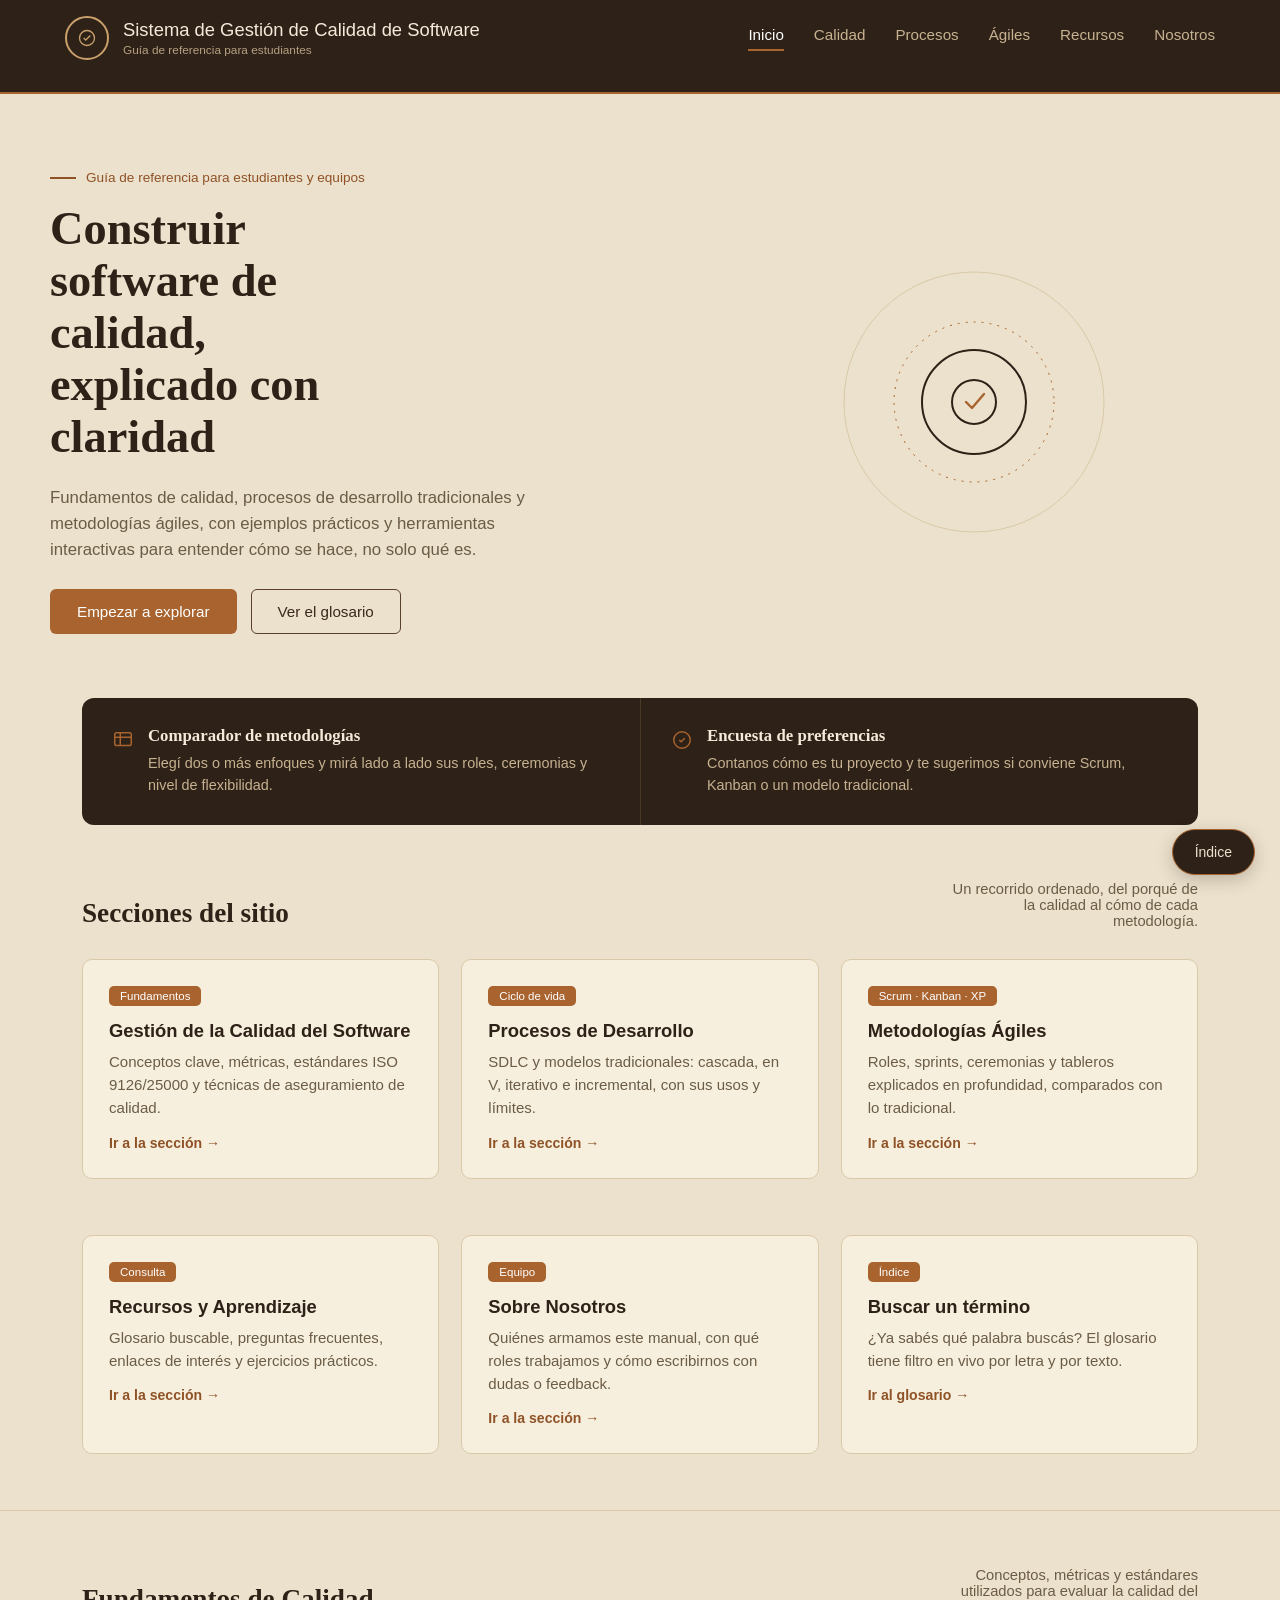
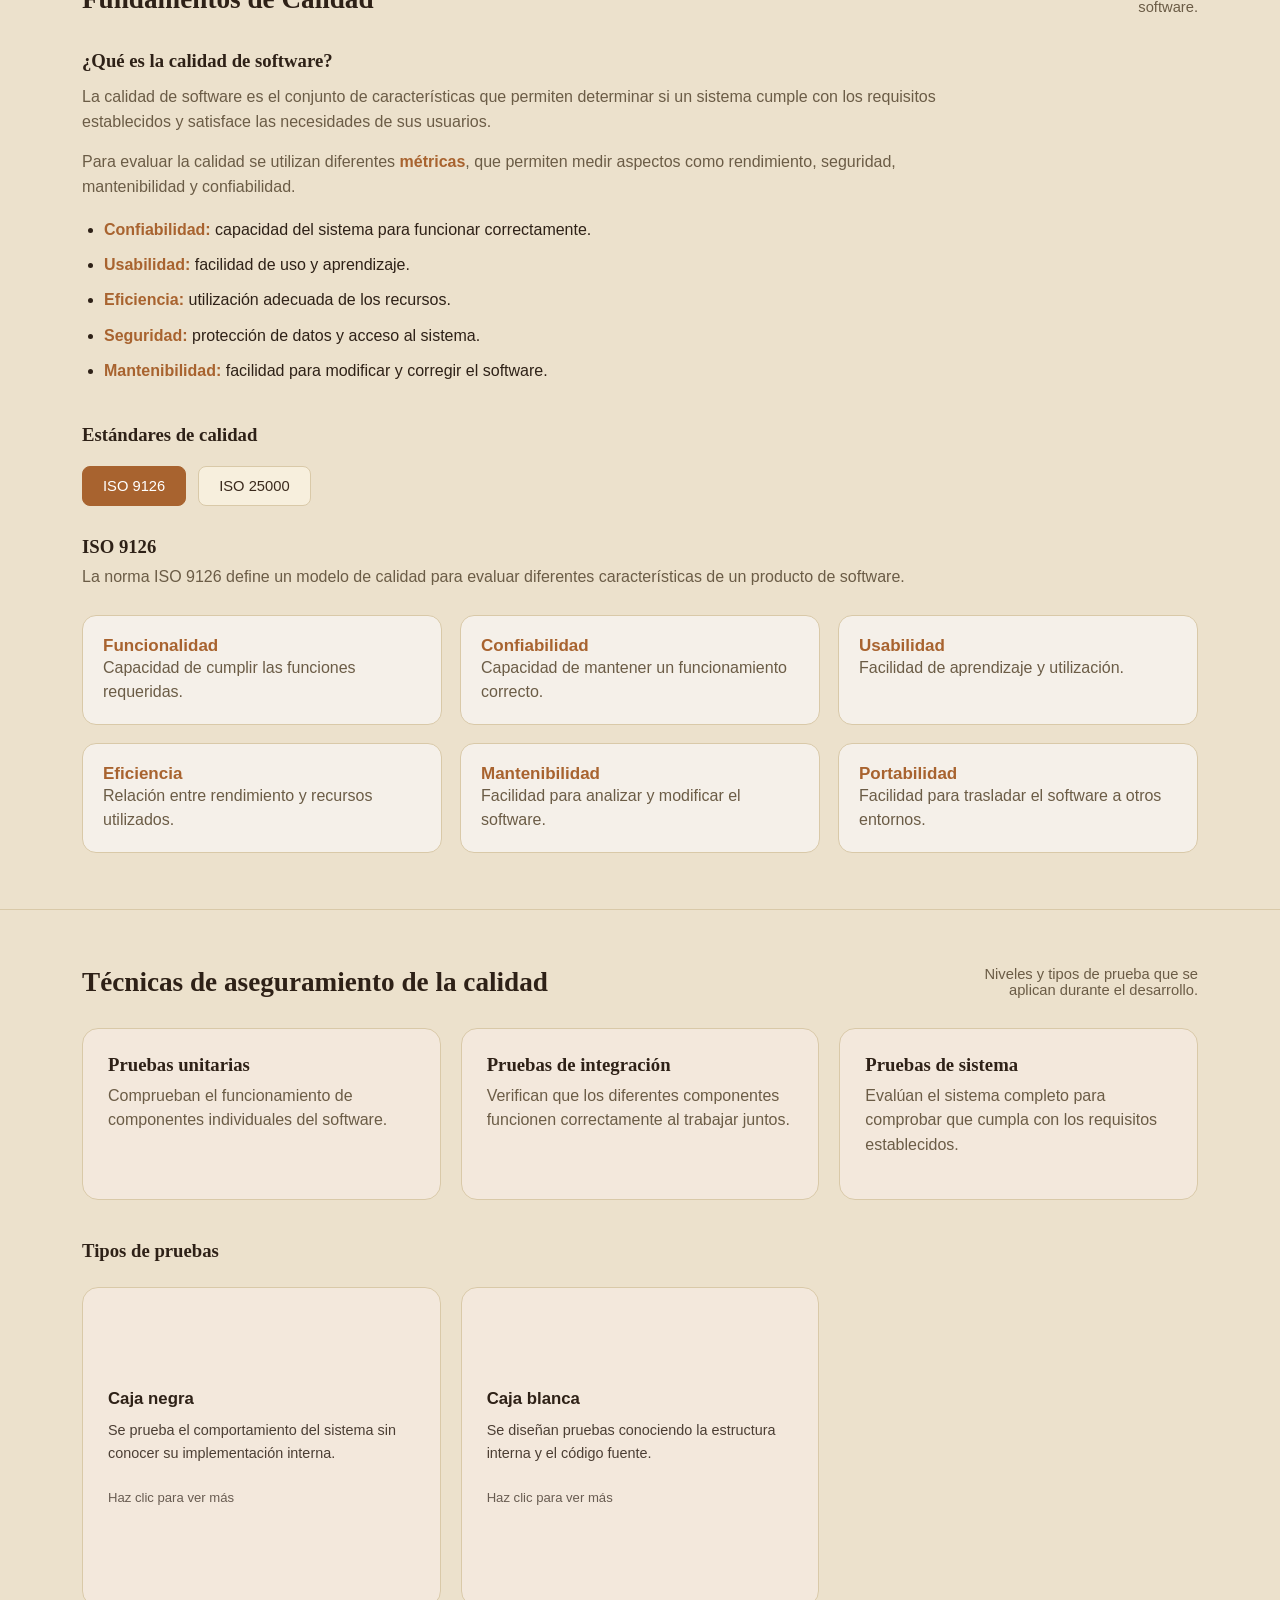
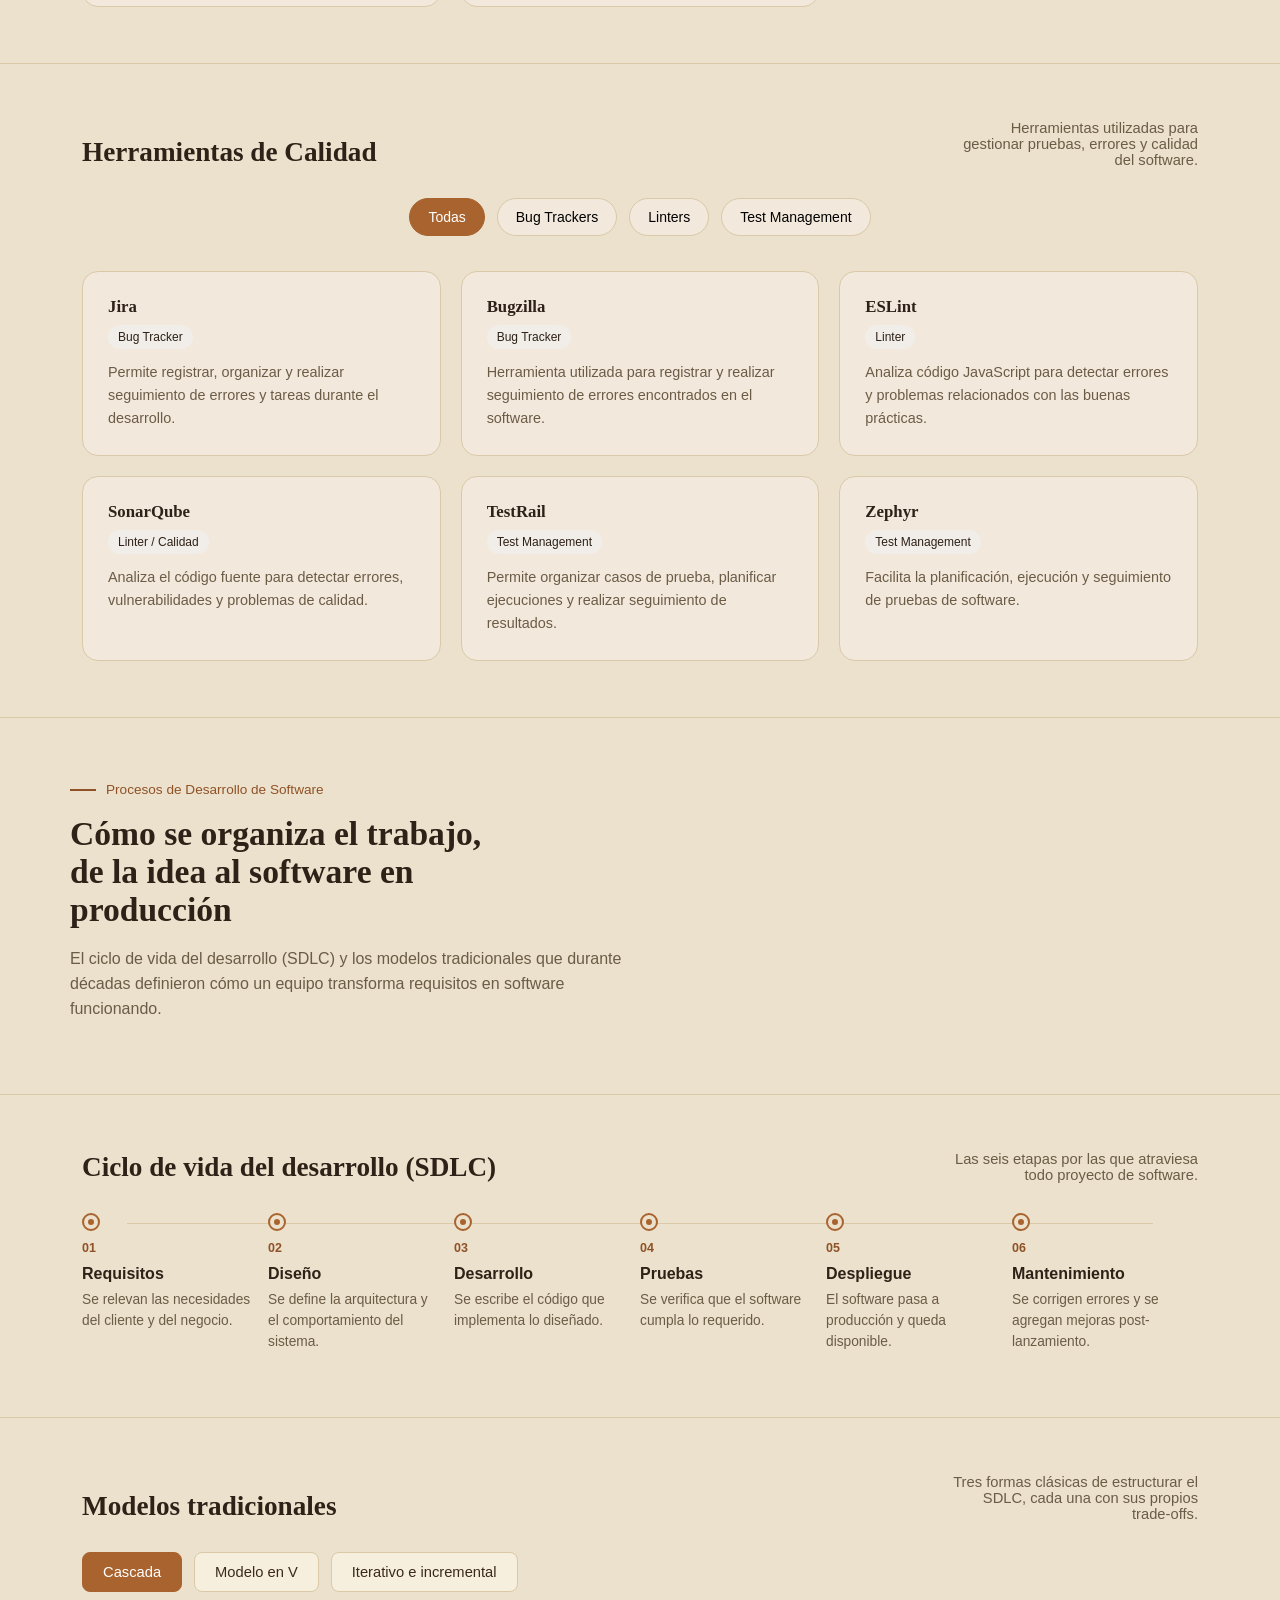
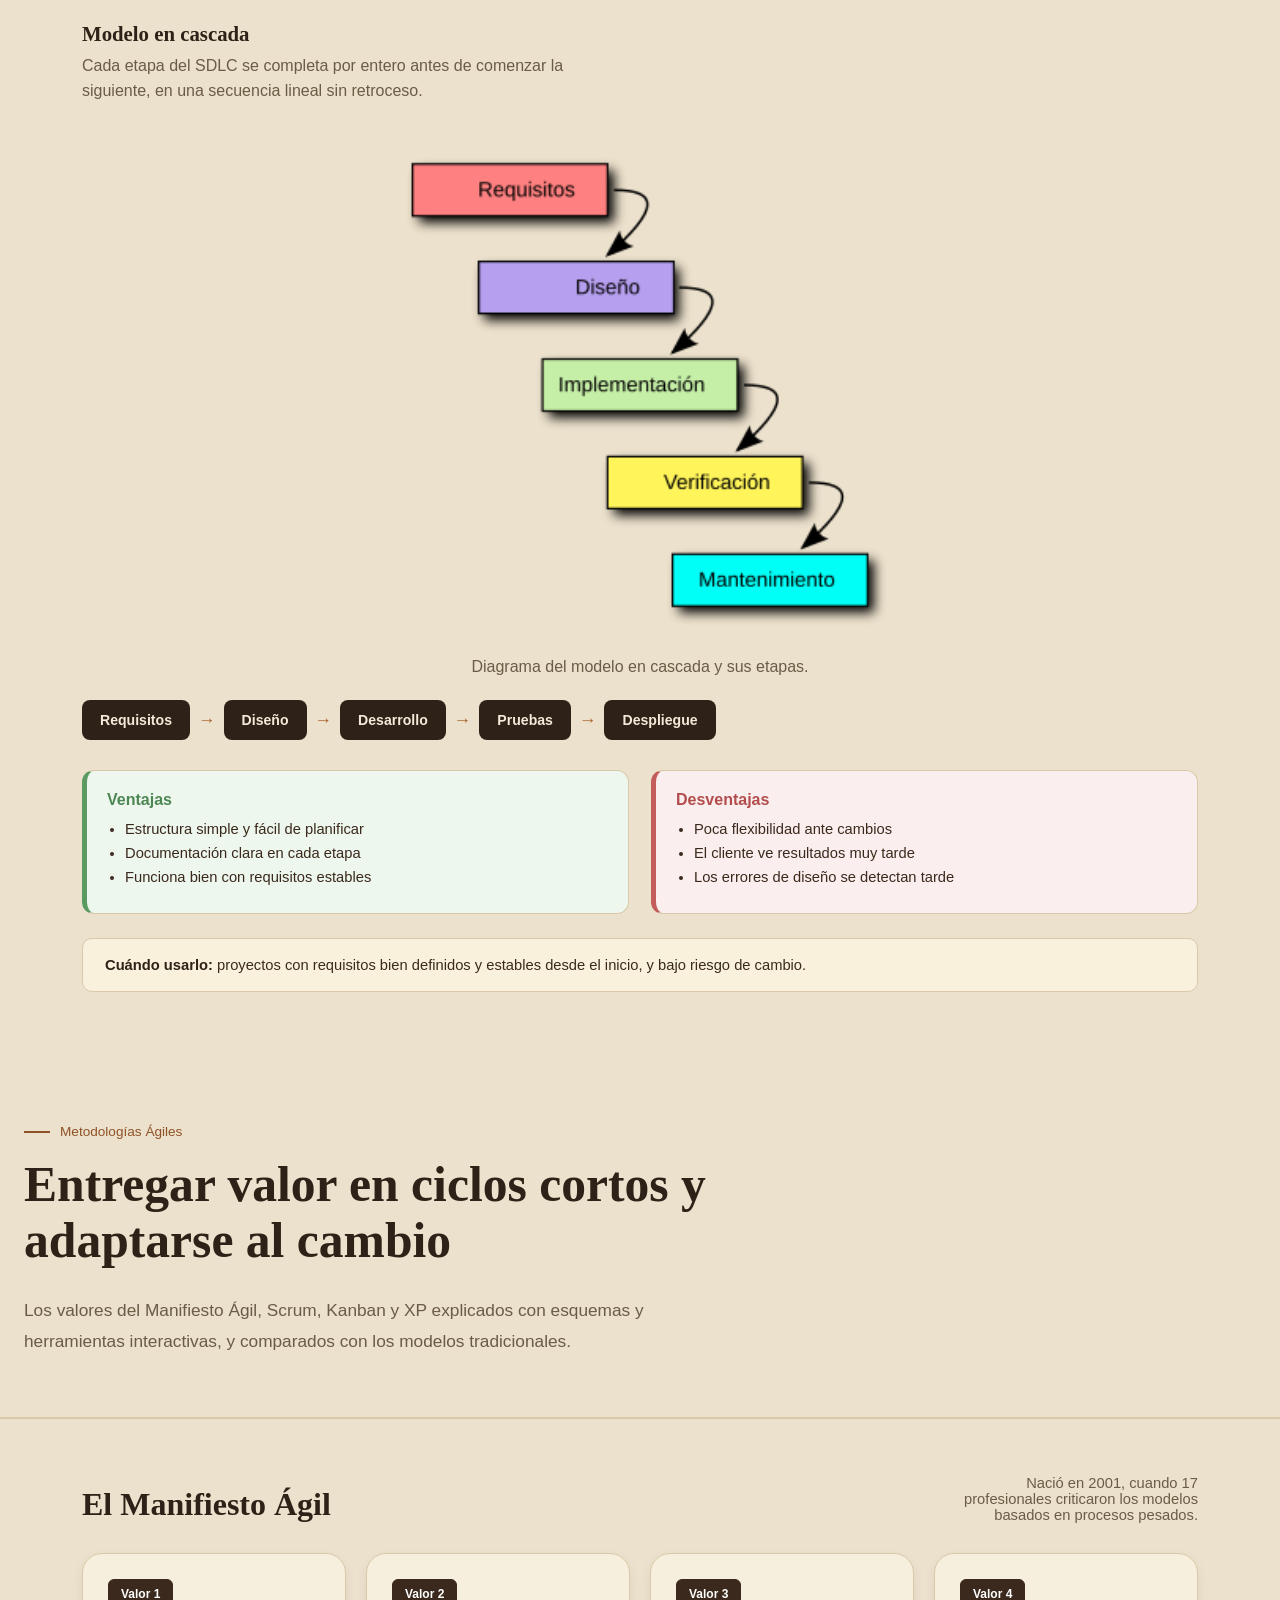
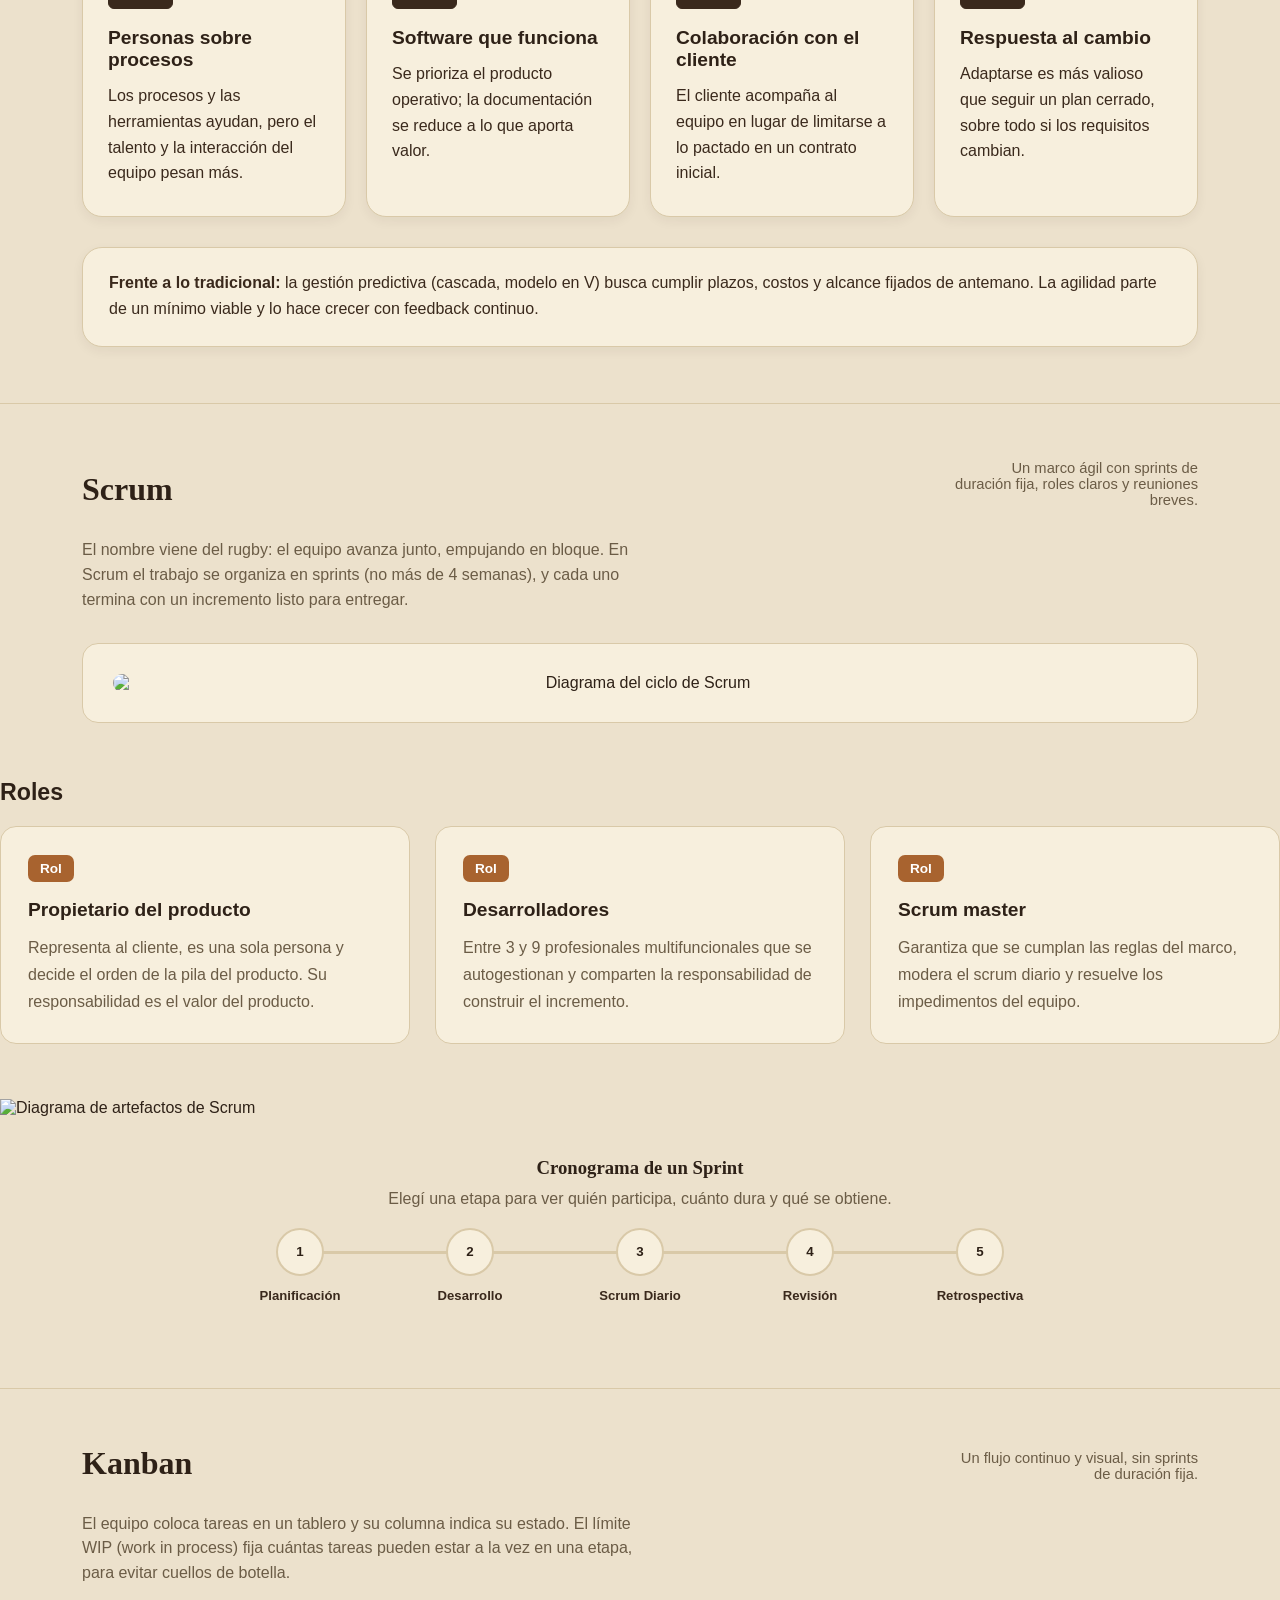
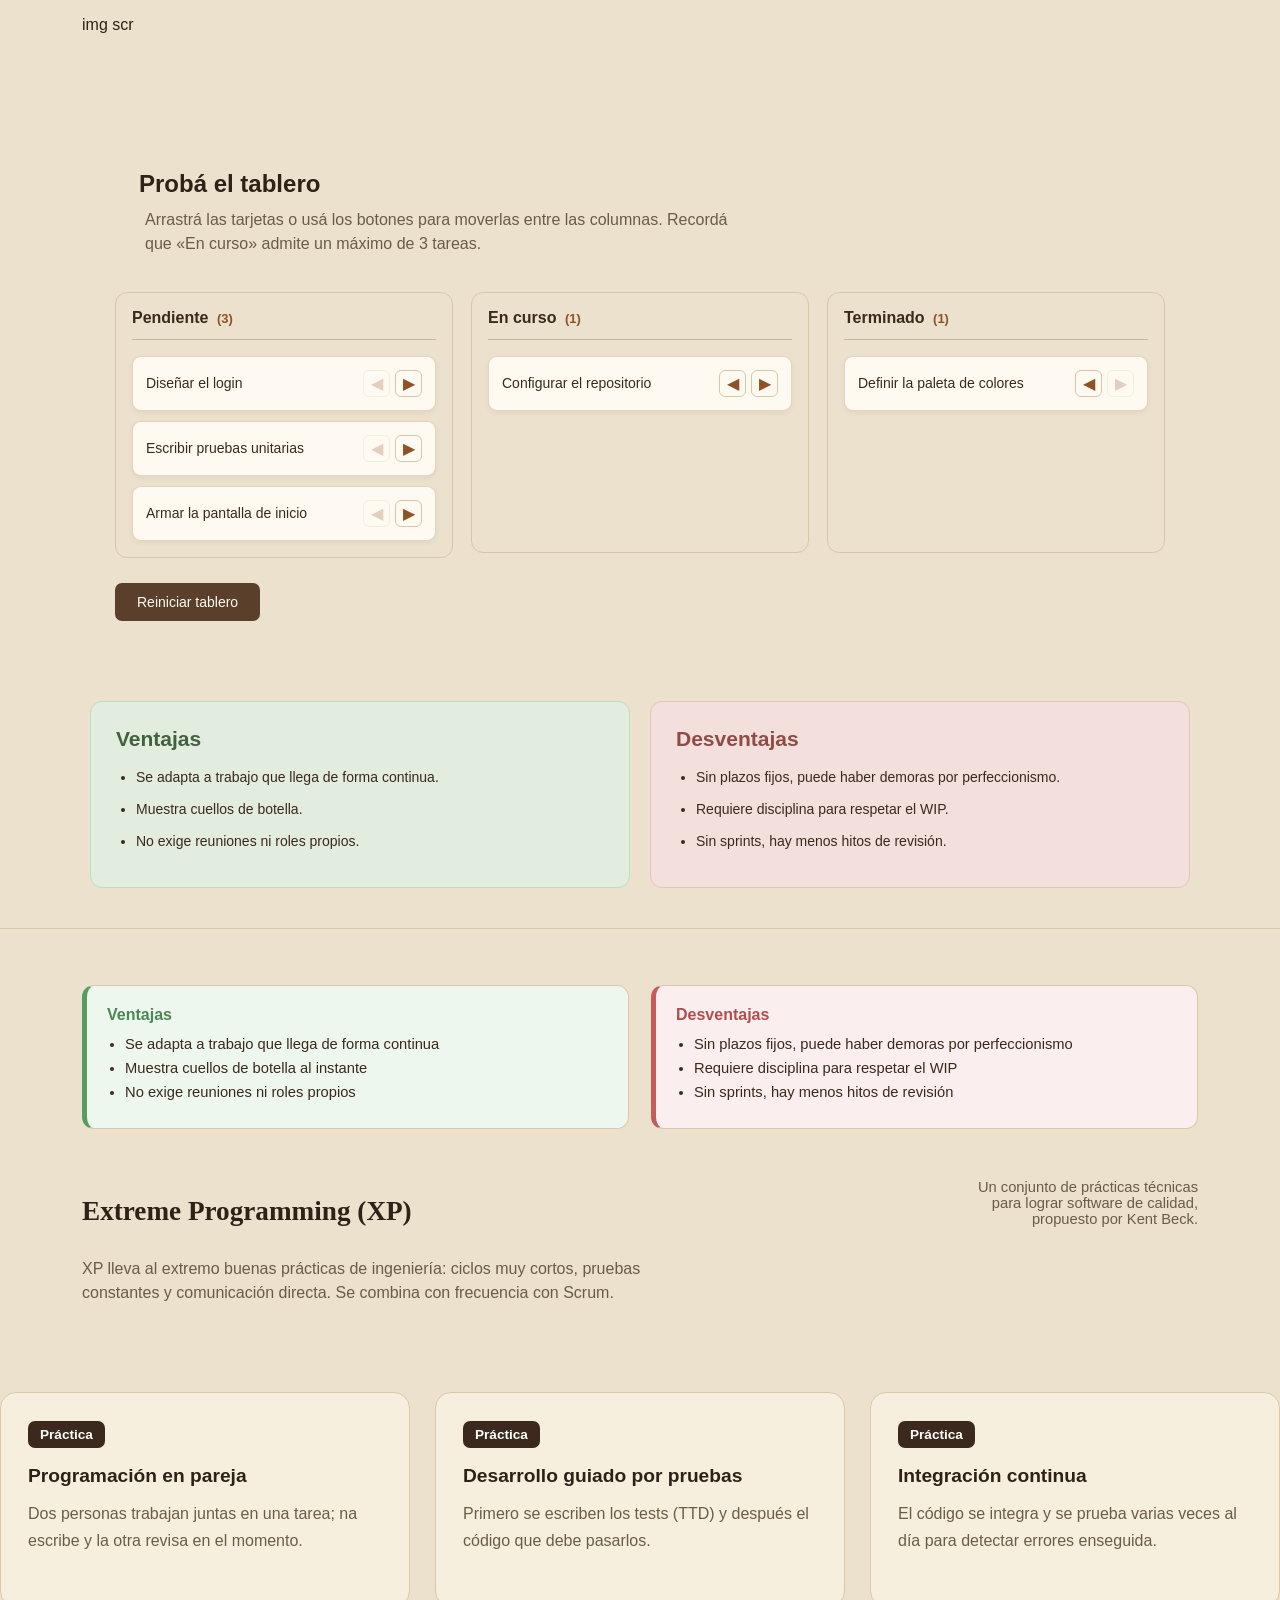
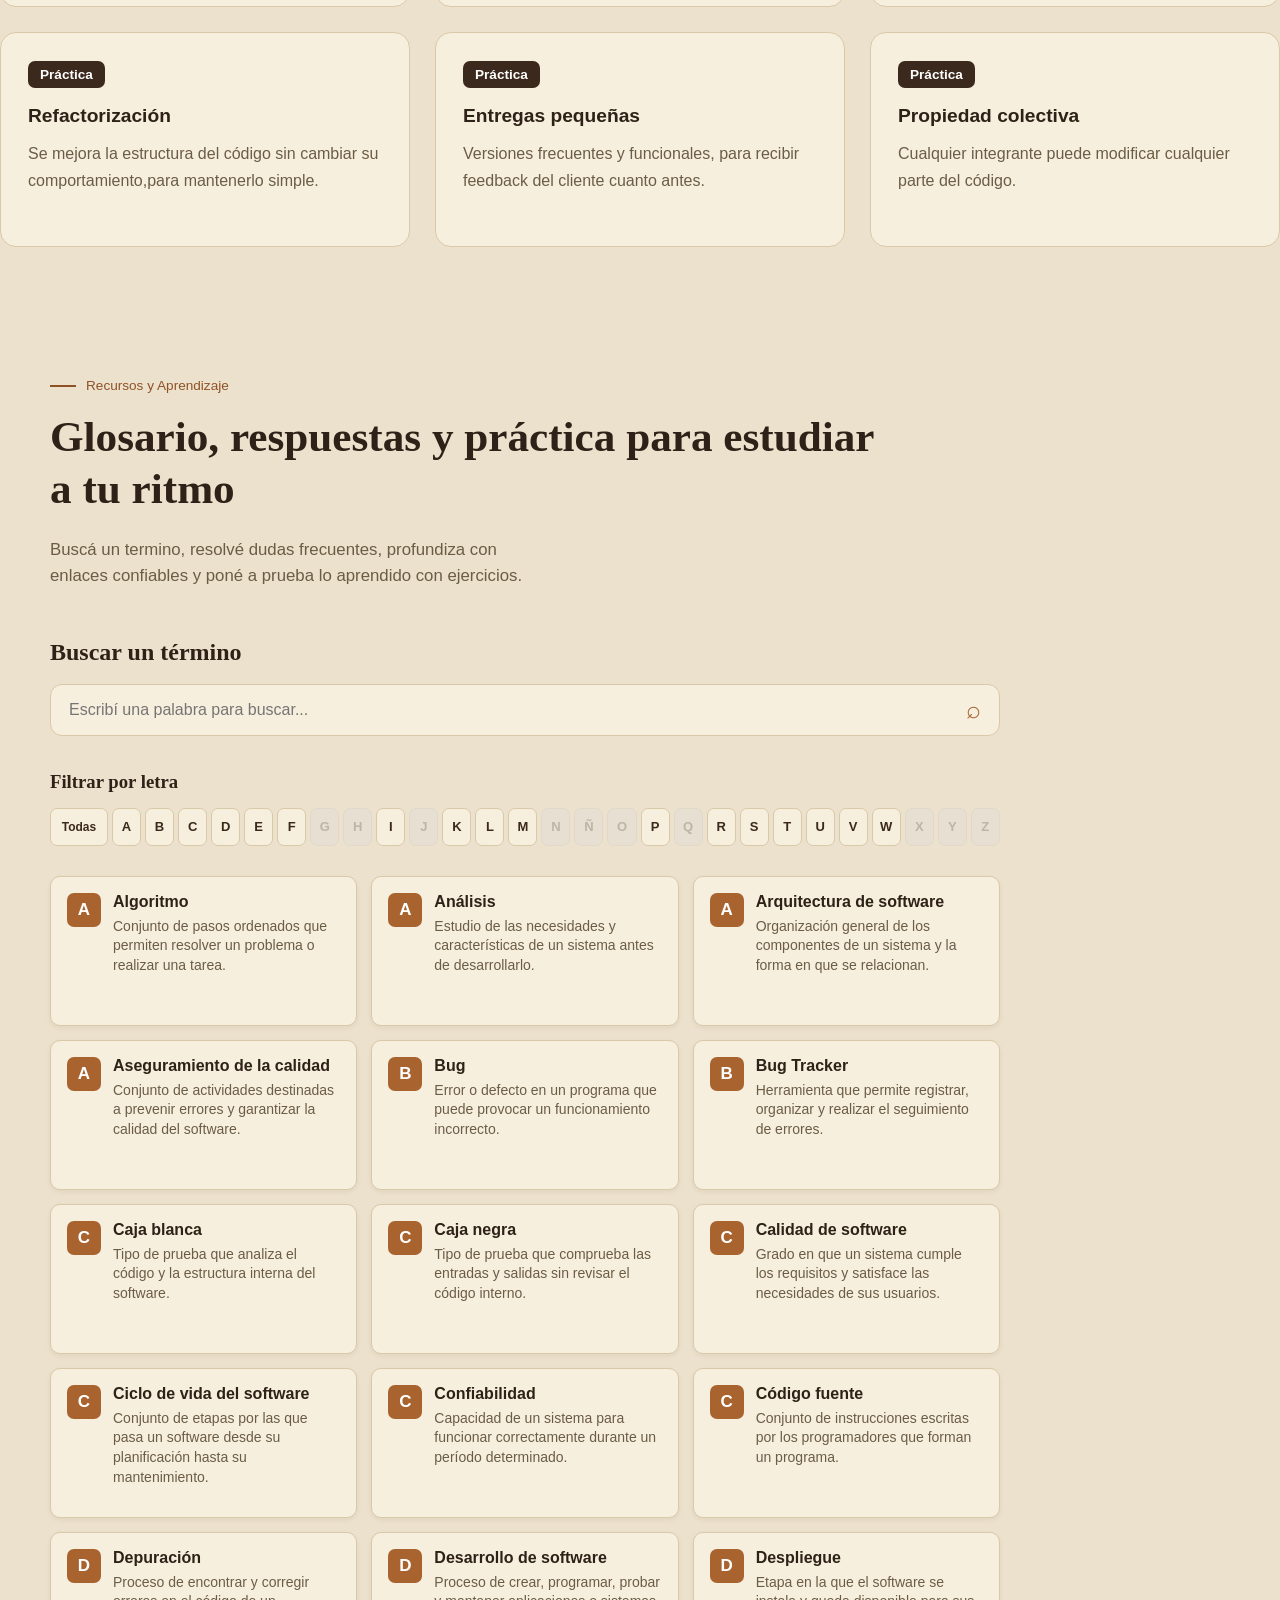
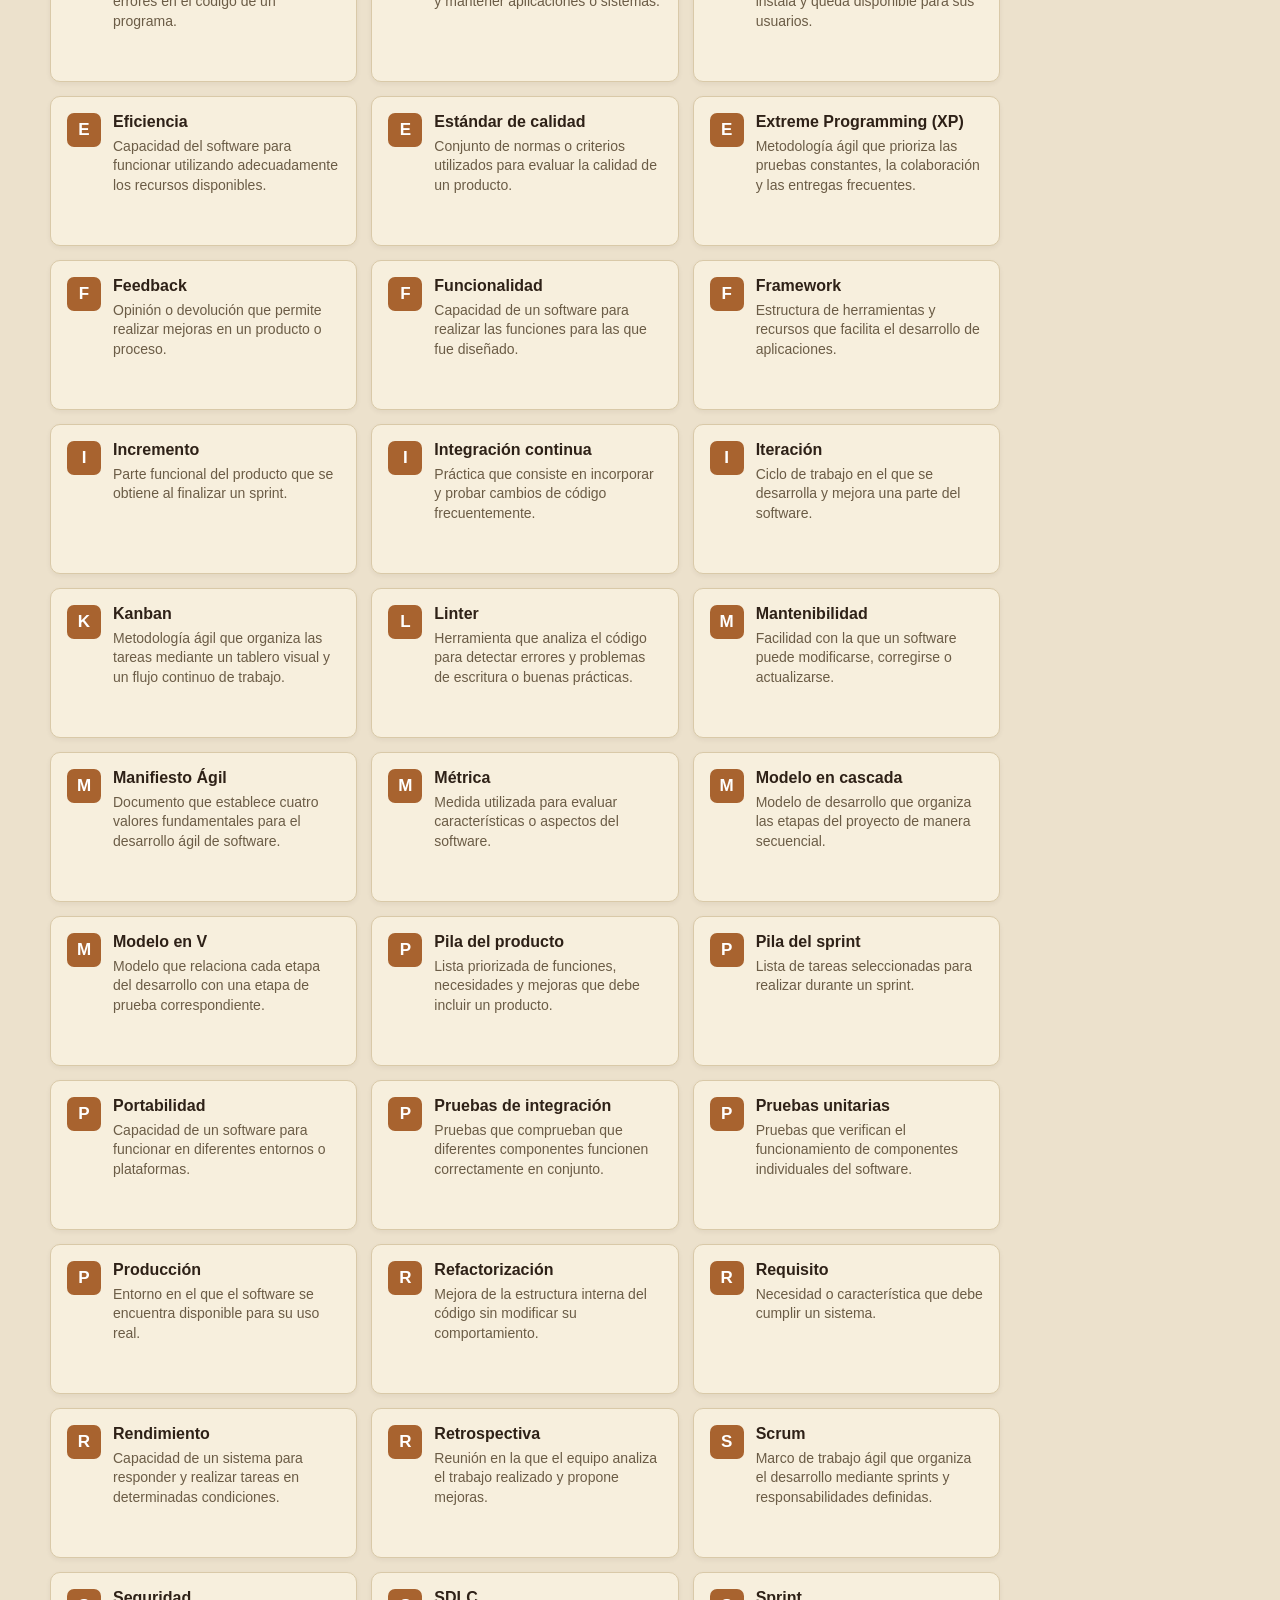
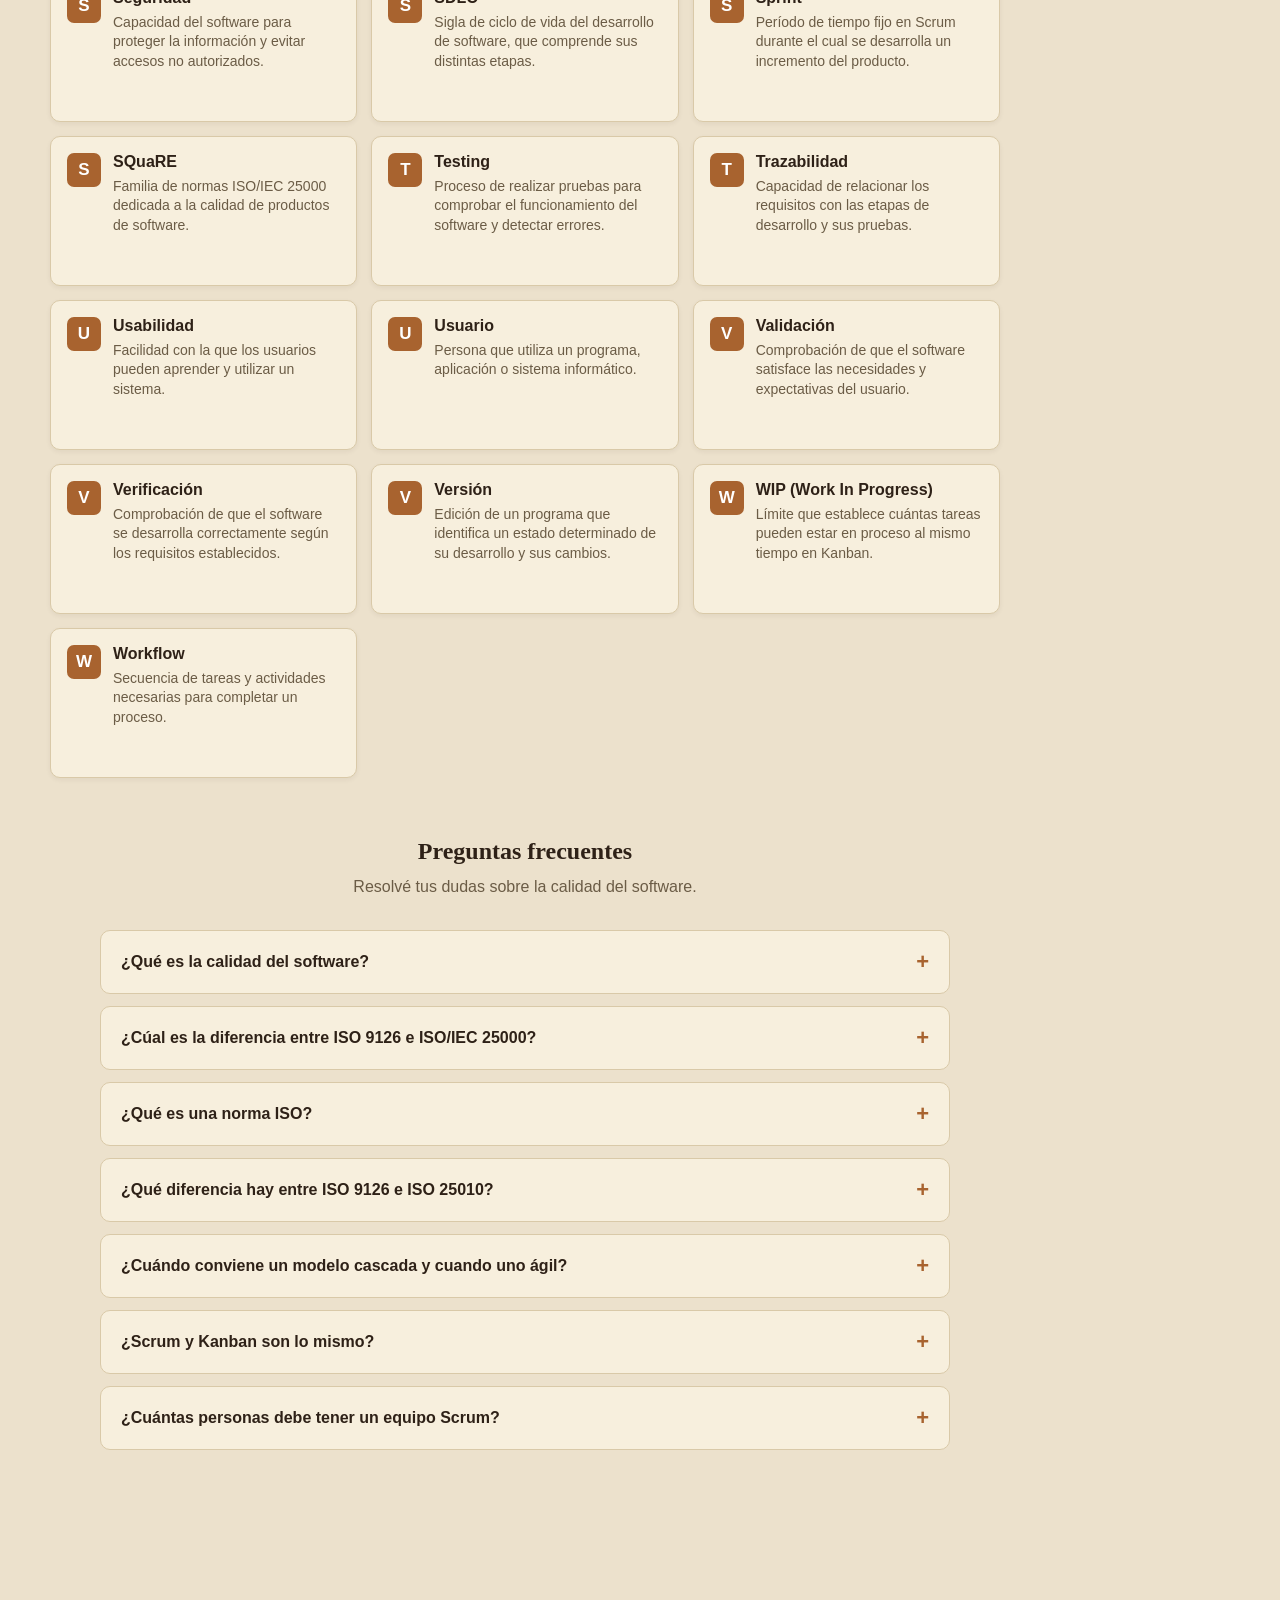
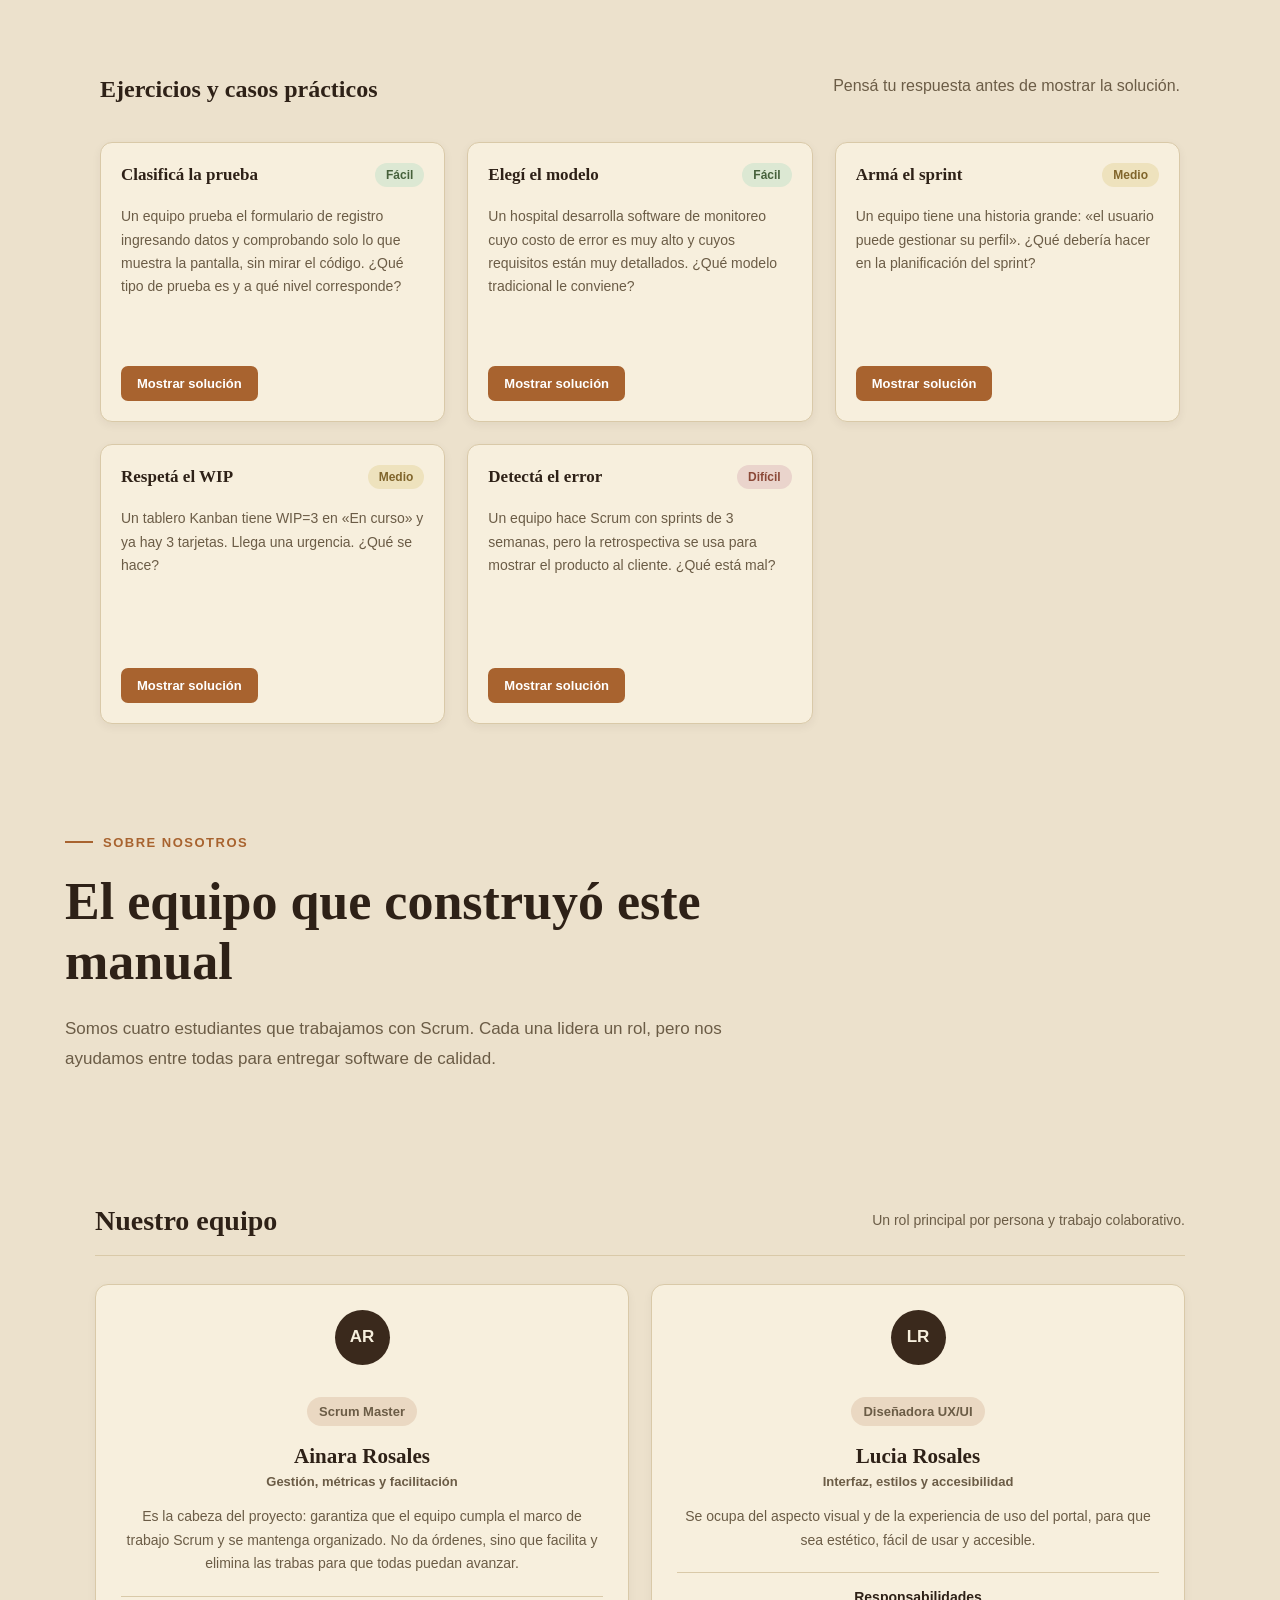
==== commit 4a359152: "Refactor Agile Manifesto and Scrum sections for improved layout and responsiveness; enhance styles f" ====
--- a/index.html
+++ b/index.html
@@ -2,7 +2,7 @@
 <html lang="es">
 <head>
 <meta charset="UTF-8">
-<meta name="viewport" content="width=device-width, initial-scale=1, viewport-fit=cover">
+<meta name="viewport" content="width=device-width, initial-scale=1.0, viewport-fit=cover">
 <title>Sistema de Gestión de Calidad de Software</title>
 <link rel="stylesheet" href="styles.css">
 </head>
@@ -1072,71 +1072,76 @@
   </div>
 
   <!-- MANIFIESTO ÁGIL -->
-<div class="agiles-container">
-    <div class="agiles-container manifesto-heading">
-      <section id="manifiesto">
+<section id="manifiesto" class="block">
+  <div class="wrap">
+    
+    <!-- Cabecera de dos columnas -->
+    <div class="section-head">
       <h2>El Manifiesto Ágil</h2>
-
-      <p>
-        Nació en 2001, cuando 17 profesionales criticaron los modelos
-        basados en procesos pesados.
+      <div class="side">
+        Nació en 2001, cuando 17 profesionales criticaron los modelos basados en procesos pesados.
+      </div>
+    </div>
+
+    <!-- Grilla de valores -->
+    <div class="info-grid">
+      <div class="info-box">
+        <span class="info-tag">Valor 1</span>
+        <h3>Personas sobre procesos</h3>
+        <p>Los procesos y las herramientas ayudan, pero el talento y la interacción del equipo pesan más.</p>
+      </div>
+
+      <div class="info-box">
+        <span class="info-tag">Valor 2</span>
+        <h3>Software que funciona</h3>
+        <p>Se prioriza el producto operativo; la documentación se reduce a lo que aporta valor.</p>
+      </div>
+
+      <div class="info-box">
+        <span class="info-tag">Valor 3</span>
+        <h3>Colaboración con el cliente</h3>
+        <p>El cliente acompaña al equipo en lugar de limitarse a lo pactado en un contrato inicial.</p>
+      </div>
+
+      <div class="info-box">
+        <span class="info-tag">Valor 4</span>
+        <h3>Respuesta al cambio</h3>
+        <p>Adaptarse es más valioso que seguir un plan cerrado, sobre todo si los requisitos cambian.</p>
+      </div>
+    </div>
+
+    <!-- Caja inferior -->
+    <div class="info-box info-box-wide" style="width: 100%; aspect-ratio: auto; padding: 22px 26px; margin-top: 20px;">
+      <p style="margin: 0;">
+        <strong>Frente a lo tradicional:</strong> la gestión predictiva (cascada, modelo en V) busca cumplir plazos, costos y alcance fijados de antemano. La agilidad parte de un mínimo viable y lo hace crecer con feedback continuo.
       </p>
     </div>
-<div class="agiles-container">
-<div class="info-grid">
-
-  <div class="info-box">
-   <span class="info-tag">Valor 1</span>
-    <h3>Personas sobre procesos</h3>
-    <p>Los procesos y las herramientas ayudan, pero el talento y la interacción del equipo pesan más.</p>
+
   </div>
-
-  <div class="info-box">
-   <span class="info-tag">Valor 2</span>
-    <h3>Software que funciona</h3>
-    <p>Se prioriza el producto operativo; la documentación se reduce a lo que aporta valor.</p>
+</section>
+<section id="scrum" class="block">
+  <div class="wrap">
+
+    <!-- Cabecera de dos columnas -->
+    <div class="section-head">
+      <h2>Scrum</h2>
+      <div class="side">
+        Un marco ágil con sprints de duración fija, roles claros y reuniones breves.
+      </div>
+    </div>
+
+    <!-- Párrafo descriptivo -->
+    <p style="max-width: 65ch; margin-bottom: 30px;">
+      El nombre viene del rugby: el equipo avanza junto, empujando en bloque. En Scrum el trabajo se organiza en sprints (no más de 4 semanas), y cada uno termina con un incremento listo para entregar.
+    </p>
+
+    <!-- Contenedor del gráfico / diagrama de Scrum -->
+    <div class="scrum-image-container" style="background: var(--cream-card); border: 1px solid var(--cream-line); border-radius: 16px; padding: 30px; text-align: center;">
+      <img src="IMAGENES/estaimagen.jpg" alt="Diagrama del ciclo de Scrum" style="max-width: 100%; height: auto;">
+    </div>
+
   </div>
-
-  <div class="info-box">
-   <span class="info-tag">Valor 3</span>
-    <h3>Colaboración con el cliente</h3>
-    <p>El cliente acompaña al equipo en lugar de limitarse a lo pactado en un contrato inicial.</p>
-  </div>
-
-  <div class="info-box">
-   <span class="info-tag">Valor 4</span>
-    <h3>Respuesta al cambio</h3>
-    <p>Adaptarse es más valioso que seguir un plan cerrado, sobre todo si los requisitos cambian.</p>
-  </div>
-
-  <div class="info-box info-box-wide">
-  <p>
-    <span class="texto-color">Frente a lo tradicional:</span>la gestión predictiva (cascada,modelo en v) busca cumplir plazos, costos y alcance fijados de antemano. La agilidad parte de un minimo viable y lo hace crecer con feedback continuo.
-  </p>
-</div>
-
-</div>
-
-</div>
-
-
-  <!-- SCRUM -->
-    <div class="agiles-container">        
-        <section id="scrum">
-        <h2>Scrum</h2>
-        <p>
-          Un marco ágil con sprints de duración fija, roles claros y reuniones breves
-        </p>
-        </div>
-      
-        <div class="agiles-section-title">
-        <p>
-          El nombre viene del rugby: el equipo avanza junto, empujando en bloque. En Scrum el trabajo se organiza en sprints (no más de 4 semanas), y cada uno termina con un incremento listo para entregar.
-        </p>
-<div class="scrum-image-container">
-  <img
-    src="IMAGENES/estaimagen.jpg"
-    alt="Diagrama del ciclo de Scrum">
+</section>
       <!-- ROLES -->
       <h3 class="agiles-subtitle">Roles</h3>
 
@@ -1173,39 +1178,7 @@
       </div>
 
       <!-- ARTEFACTOS -->
-      <h3 class="agiles-subtitle">Artefactos</h3>
-
-      <div class="agiles-grid">
-
-        <article class="agiles-card">
-          <span class="agiles-tag artifact-tag">Artefacto</span>
-          <h3>Pila del producto</h3>
-          <p>
-            Lista priorizada y viva de requisitos, normalmente escritos
-            como historias de usuario. La administra el propietario
-            del producto.
-          </p>
-        </article>
-
-        <article class="agiles-card">
-          <span class="agiles-tag artifact-tag">Artefacto</span>
-          <h3>Pila del sprint</h3>
-          <p>
-            Tareas necesarias para cumplir el sprint, de un día o menos
-            cada una. Solo los desarrolladores la modifican.
-          </p>
-        </article>
-
-        <article class="agiles-card">
-          <span class="agiles-tag artifact-tag">Artefacto</span>
-          <h3>Incremento</h3>
-          <p>
-            Parte del producto terminada, probada y operativa al final
-            del sprint. No cuentan los prototipos ni lo pendiente
-            de pruebas.
-          </p>
-        </article>
-
+       <img src="IMAGENES/estaimagen2.jpg" alt="Diagrama de artefactos de Scrum" >
       </div>
 
     </div>
@@ -1230,7 +1203,6 @@
       <button class="paso" data-paso="1">2</button>
       <span>Desarrollo</span>
     </div>
-
     <div class="paso-item">
       <button class="paso" data-paso="2">3</button>
       <span>Scrum Diario</span>
@@ -1260,30 +1232,25 @@
 </div></section>
 
 <!-- KANBAN -->
-<div class="agiles-container">
-
-  <div class="agiles-container manifesto-heading">
-    <section id="kanban">
-    <h2>Kanban</h2>
-    <p>
-      Un flujo continuo y visual, sin sprints de duración fija.
+<section id="kanban" class="block">
+  <div class="wrap">
+
+    <!-- Cabecera de dos columnas -->
+    <div class="section-head">
+      <h2>Kanban</h2>
+      <div class="side">
+        Un flujo continuo y visual, sin sprints de duración fija.
+      </div>
+    </div>
+
+    <!-- Párrafo descriptivo -->
+    <p style="max-width: 65ch; margin-bottom: 30px;">
+      El equipo coloca tareas en un tablero y su columna indica su estado. El límite WIP (work in process) fija cuántas tareas pueden estar a la vez en una etapa, para evitar cuellos de botella.
     </p>
+
+   img scr
   </div>
-
-  <div class="agiles-section-title">
-    <p>
-      El equipo coloca tareas en un tablero y su columna indica su estado. El límite WIP (Work In Progress) fija cuántas tareas pueden estar a la vez en una etapa, para evitar cuellos de botella.
-    </p>
-
-    <div class="kanban-image-container">
-      <img
-        src="IMAGENES/kanban.jpg"
-        alt="Ejemplo de un tablero Kanban">
-    </div>
-  </div>
-
-</div>
-
+</section>
 <!-- TABLERO INTERACTIVO KANBAN -->
 <section class="kanban-practica" id="probarKanban">
 
@@ -1349,21 +1316,46 @@
 
 </section>
 
-<!-- EXTREME PROGRAMMING -->
-<div class="agiles-container">
-
-    <div class="manifesto-heading">
-      <section id="xp">
-        <h2>Extreme Programming (XP)</h2>
-        <p>Un conjunto de prácticas técnicas para lograr software de calidad, presupuesto por Kent Beck.</p>
-    </div>
-
-    <div class="agiles-section-title">
-        <p>
-            XP lleva al extremo buenas prácticas de ingeniería: ciclo muy cortos, pruebas constantes y comunicación directa. Se combina con frecuencia con Scrum.
-        </p>
-    </div>
-
+<!-- EXTREME PROGRAMMING --><section id="xp" class="block">
+  <div class="wrap">
+
+    <!-- Bloques superiores de Ventajas y Desventajas -->
+    <div class="two-col" style="margin-bottom: 50px;">
+      <div class="panel-box good">
+        <h4>Ventajas</h4>
+        <ul>
+          <li>Se adapta a trabajo que llega de forma continua</li>
+          <li>Muestra cuellos de botella al instante</li>
+          <li>No exige reuniones ni roles propios</li>
+        </ul>
+      </div>
+
+      <div class="panel-box bad">
+        <h4>Desventajas</h4>
+        <ul>
+          <li>Sin plazos fijos, puede haber demoras por perfeccionismo</li>
+          <li>Requiere disciplina para respetar el WIP</li>
+          <li>Sin sprints, hay menos hitos de revisión</li>
+        </ul>
+      </div>
+    </div>
+
+    <!-- Cabecera de dos columnas -->
+    <div class="section-head">
+      <h2>Extreme Programming (XP)</h2>
+      <div class="side">
+        Un conjunto de prácticas técnicas para lograr software de calidad, propuesto por Kent Beck.
+      </div>
+    </div>
+
+    <!-- Párrafo descriptivo -->
+    <p style="max-width: 65ch; margin-bottom: 30px;">
+      XP lleva al extremo buenas prácticas de ingeniería: ciclos muy cortos, pruebas constantes y comunicación directa. Se combina con frecuencia con Scrum.
+    </p>
+
+
+  </div>
+</section>
     <div class="agiles-grid">
 
         <div class="agiles-card">
--- a/styles.css
+++ b/styles.css
@@ -1,4 +1,3 @@
-@import url('https://fonts.googleapis.com/css2?family=Poppins:wght@400;500;600;700;800&display=swap');
 
 * {
   font-family: var(--fuente-principal);
@@ -716,7 +715,6 @@
 p,
 li,
 h1,
-h2,
 h3,
 h4,
 a,
@@ -1234,27 +1232,17 @@
 .agiles-manifesto {
   padding: 70px 0 55px;
 }
-
 .manifesto-heading {
-  display: flex;
-  justify-content: space-between;
-  align-items: flex-end;
-  gap: 40px;
-}
-
-.manifesto-heading h2 {
-  font-size: 2rem;
-  margin-bottom: 10px;
+    flex-direction: column;
+    align-items: flex-start;
 }
 
 .manifesto-heading p {
-  max-width: 360px;
-  text-align: right;
-  font-family: Arial, sans-serif;
-  line-height: 1.7;
-  margin: 0;
-}
-
+    text-align: right;
+    align-self: flex-end;
+    margin-right: 0;
+    max-width: 85%;
+}
 .manifesto-content {
   margin-top: 55px;
   max-width: 900px;
@@ -3281,4 +3269,126 @@
 }
 #scrum h2 {
     font-size: 32px;
+}
+#manifiesto h2 {
+    font-size: 32px;
+}
+#kanban h2 {
+    font-size: 32px;
+}
+/* AJUSTES PARA CELULARES */
+@media (max-width: 600px) {
+
+    * {
+        box-sizing: border-box;
+    }
+
+    body {
+        overflow-x: hidden;
+    }
+
+    section {
+        padding-left: 18px !important;
+        padding-right: 18px !important;
+    }
+
+    h1 {
+        font-size: 28px !important;
+        line-height: 1.2;
+    }
+
+    h2 {
+        font-size: 24px !important;
+        line-height: 1.3;
+    }
+
+    h3 {
+        font-size: 19px;
+    }
+
+    p {
+        font-size: 14px;
+        line-height: 1.6;
+    }
+
+    img {
+        max-width: 100%;
+        height: auto;
+    }
+}
+@media (max-width: 600px) {
+
+    .equipo-grid,
+    .ejercicios-grid,
+    .glosario-grid {
+        grid-template-columns: 1fr !important;
+        gap: 16px;
+    }
+
+    .equipo-card,
+    .ejercicio-card,
+    .termino {
+        width: 100%;
+        min-width: 0;
+    }
+}
+@media (max-width: 600px) {
+
+    .como-encabezado {
+        flex-direction: column;
+        align-items: flex-start;
+    }
+
+    .como-frase {
+        text-align: left;
+    }
+
+    button {
+        max-width: 100%;
+    }
+
+    .flujo-trabajo {
+        flex-direction: column;
+    }
+
+    .flujo-paso {
+        width: 100%;
+    }
+}
+@media (max-width: 600px) {
+
+    .equipo-encabezado p,
+    .como-frase {
+        text-align: right;
+    }
+
+}@media (max-width: 600px) {
+
+    .equipo-encabezado p,
+    .como-frase {
+        text-align: right;
+        align-self: flex-end;
+        max-width: 85%;
+    }
+
+}
+@media (max-width: 600px) {
+  .manifesto-heading {
+    flex-direction: row;
+    justify-content: space-between;
+    align-items: center;
+    gap: 12px;
+  }
+
+  .manifesto-heading h2 {
+    font-size: 1.5rem;
+    margin: 0;
+  }
+
+  .manifesto-heading p {
+    text-align: right;
+    align-self: center;
+    max-width: 45%;
+    margin: 0;
+  }
 }
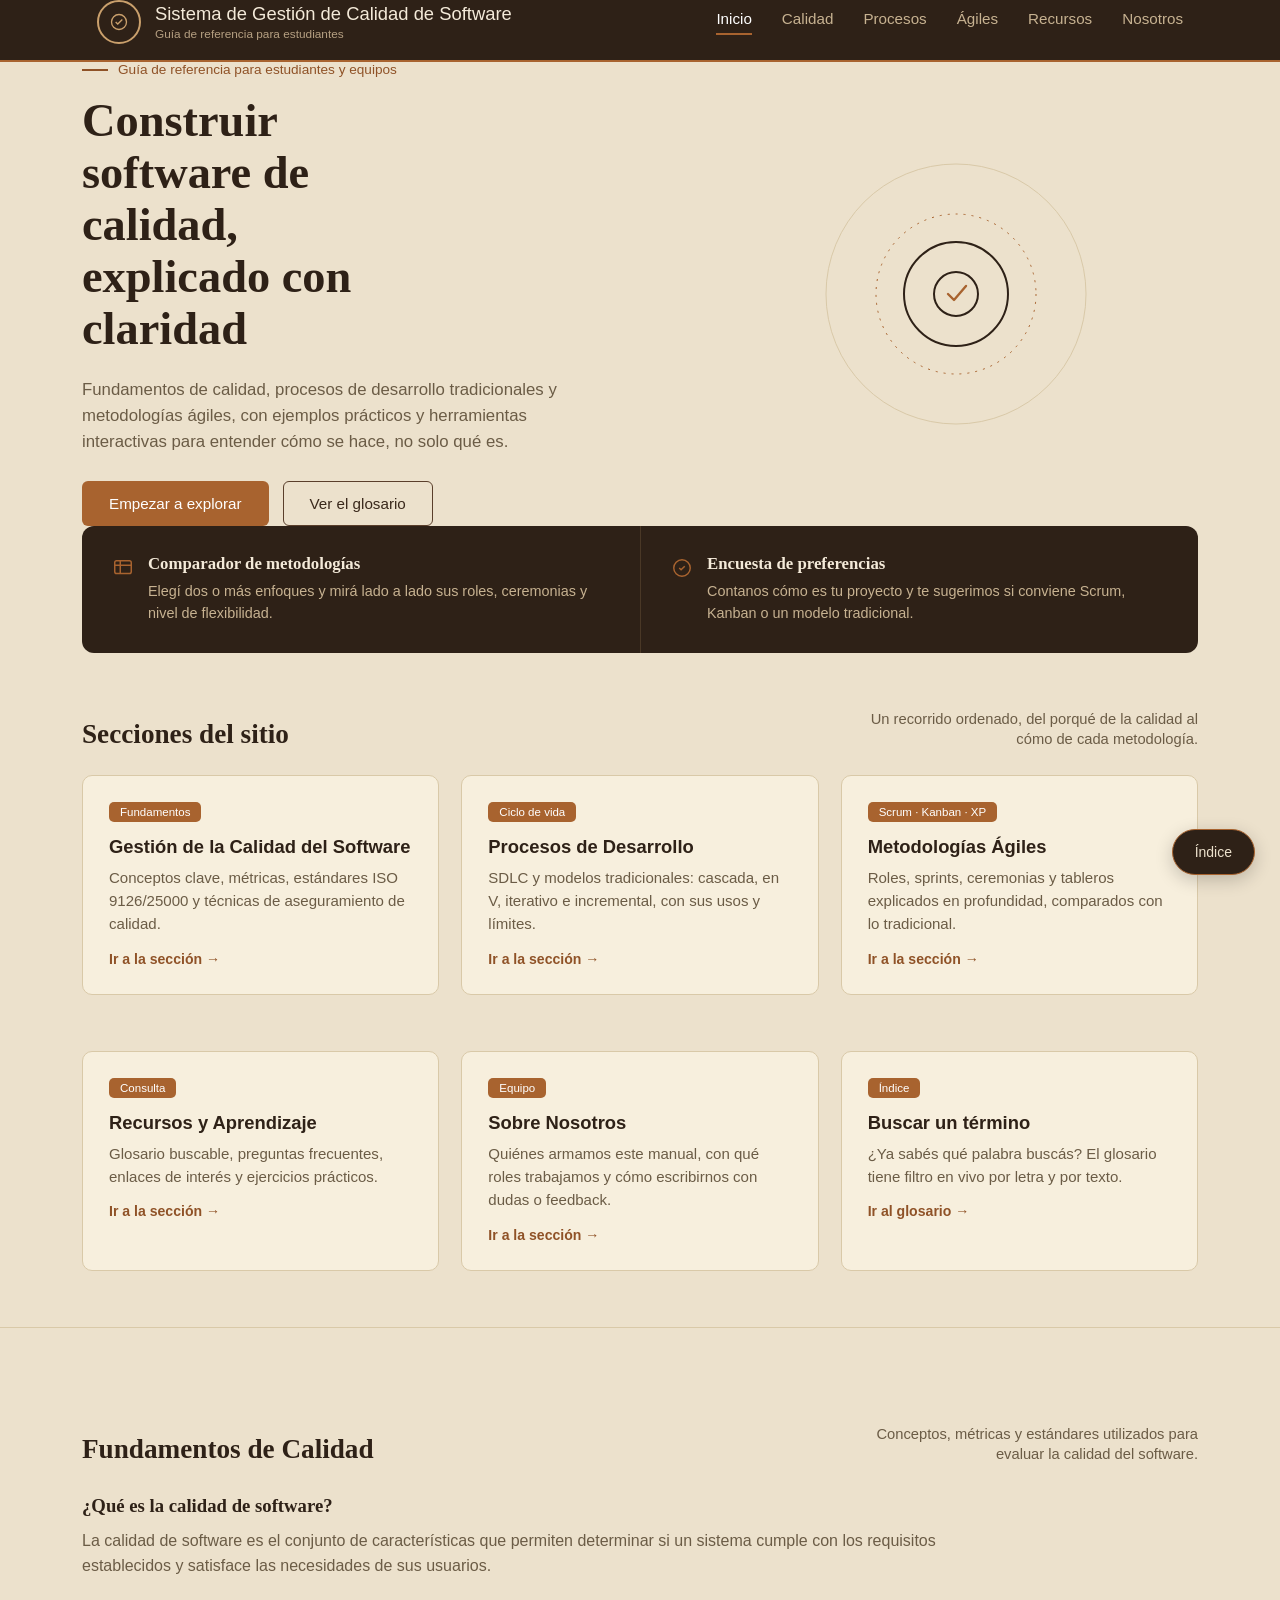
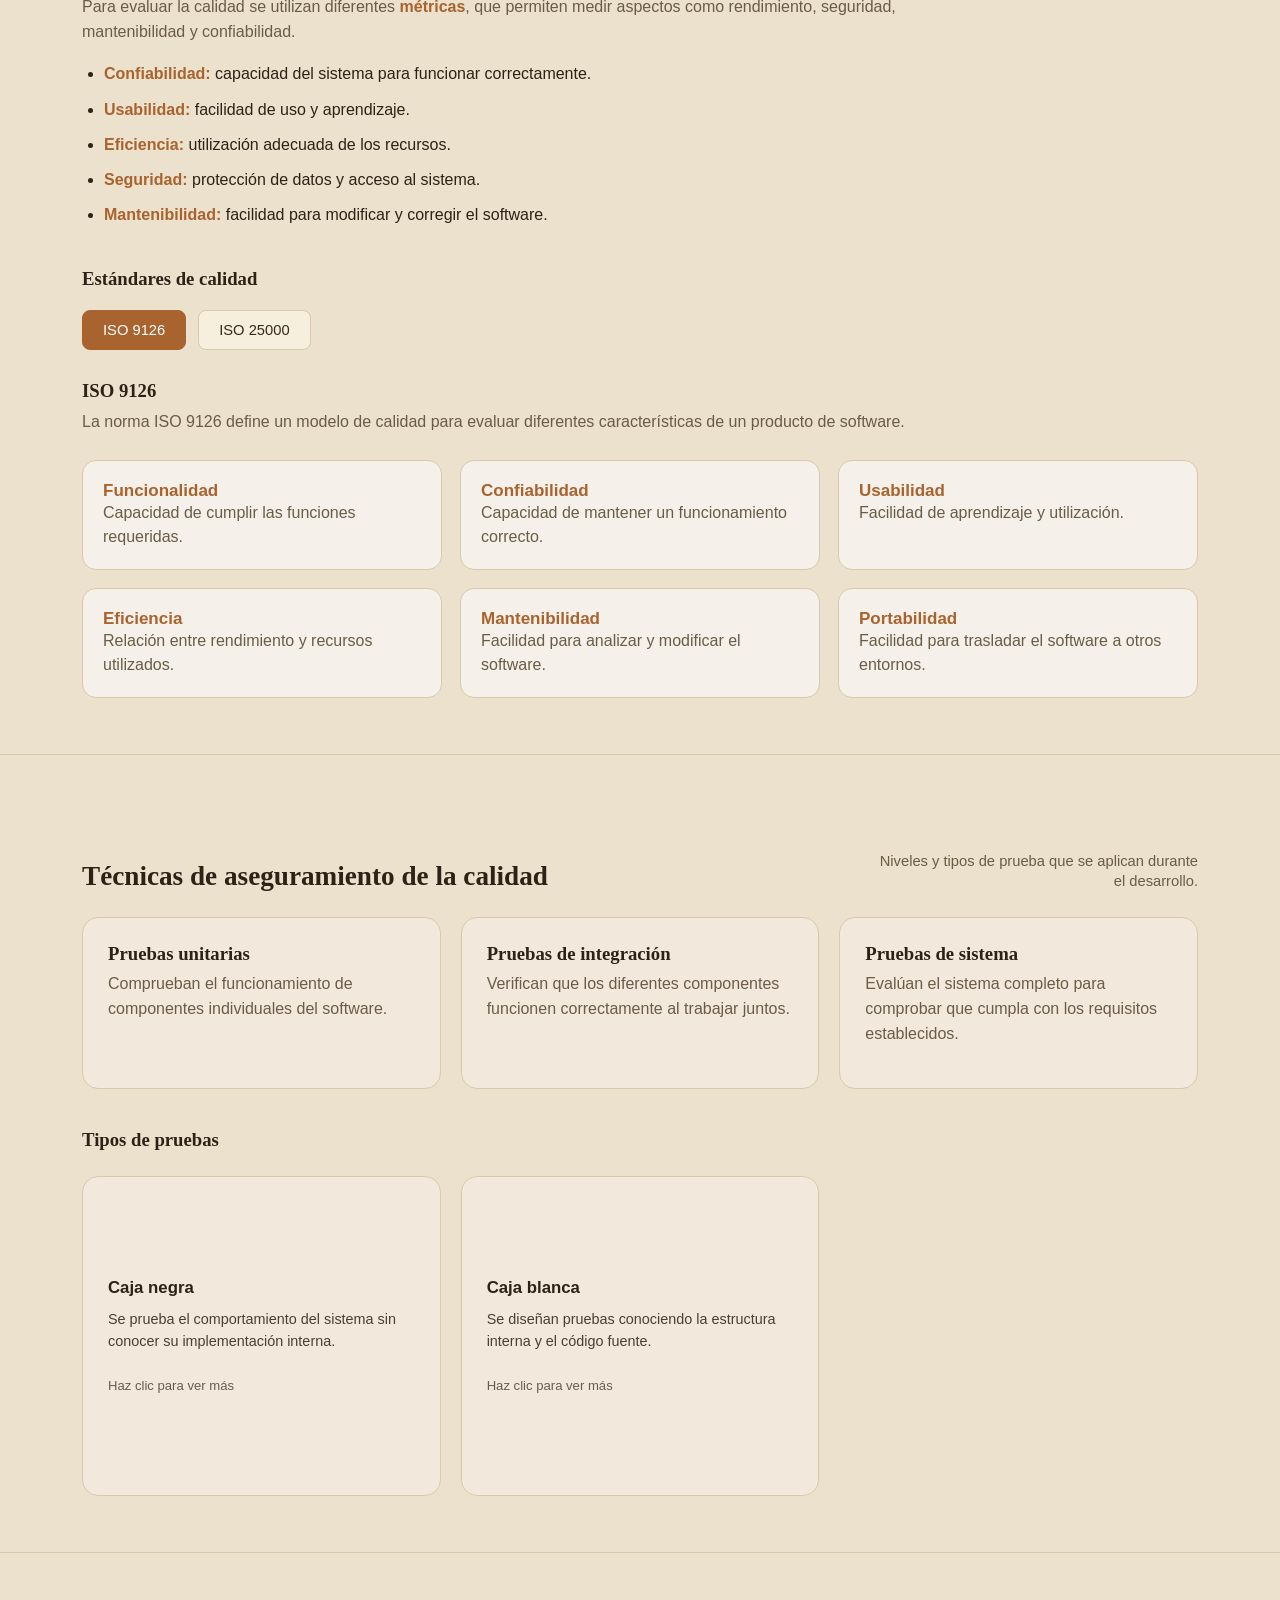
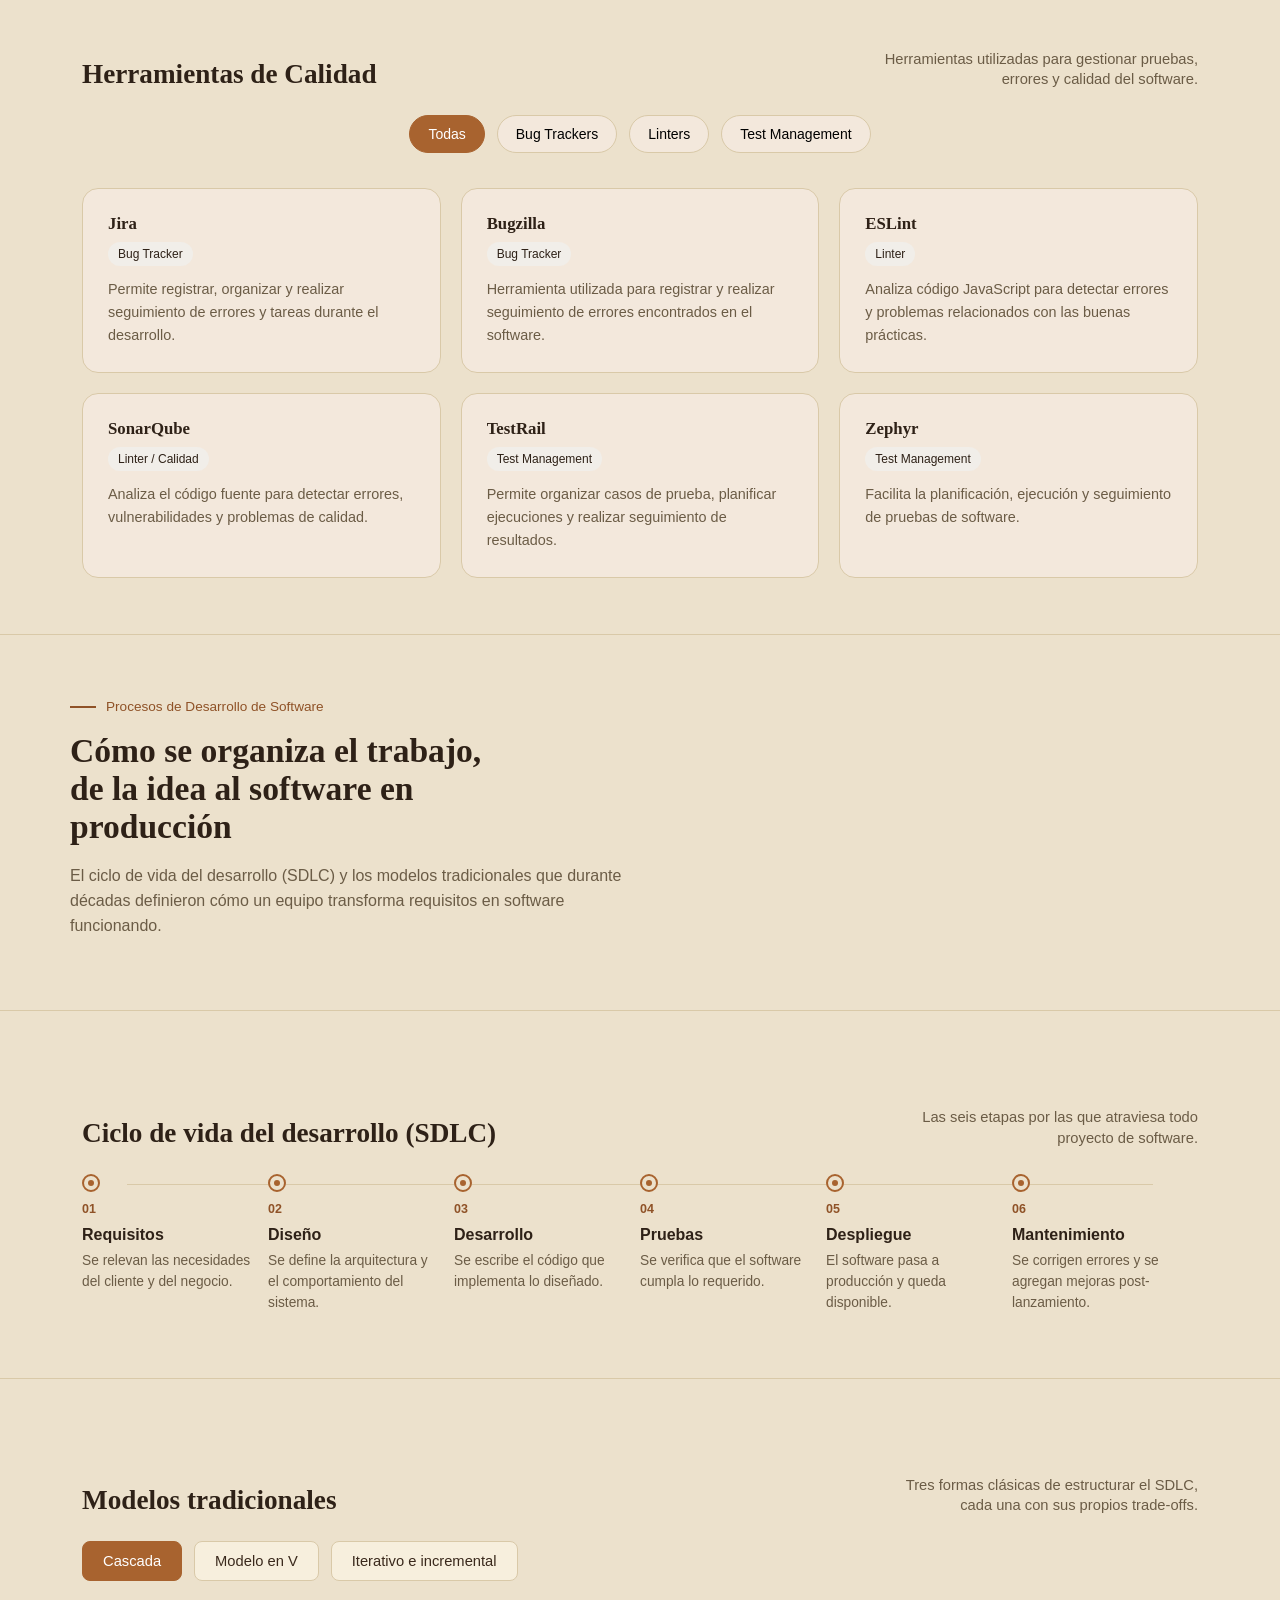
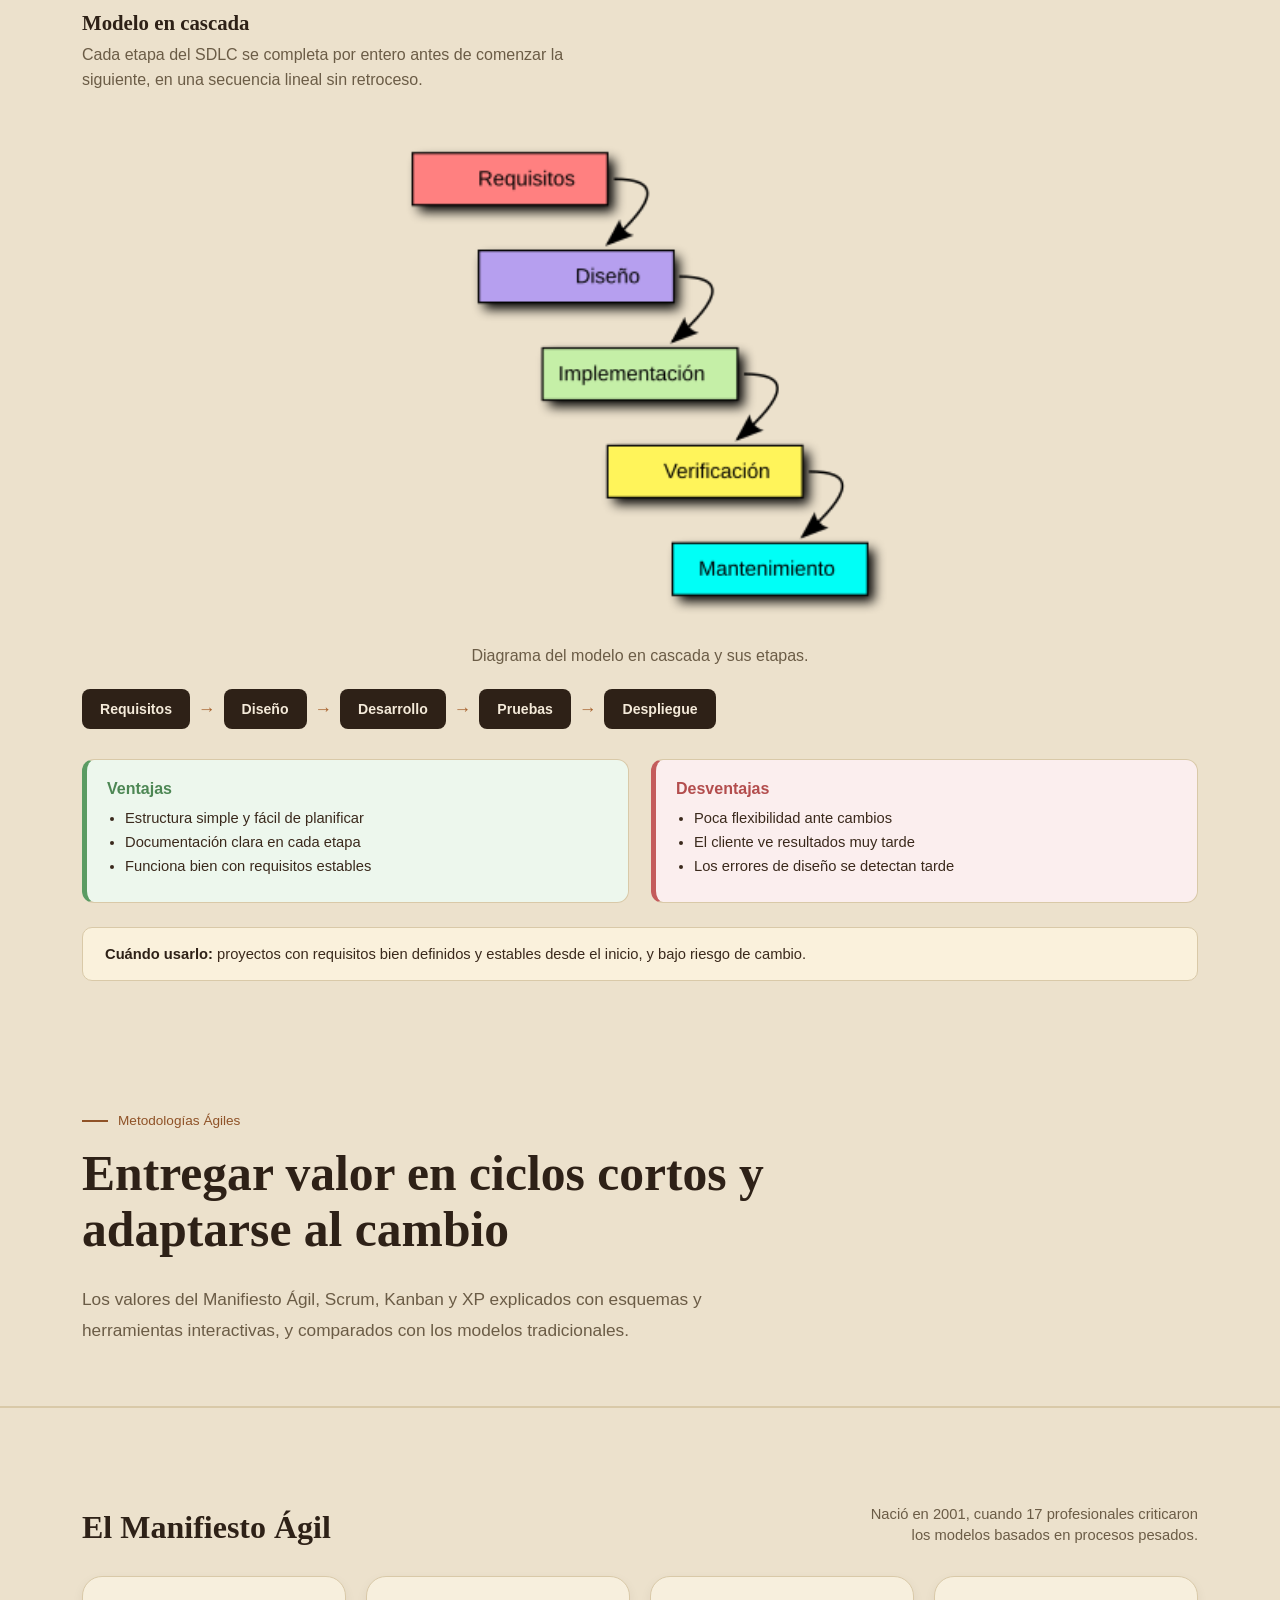
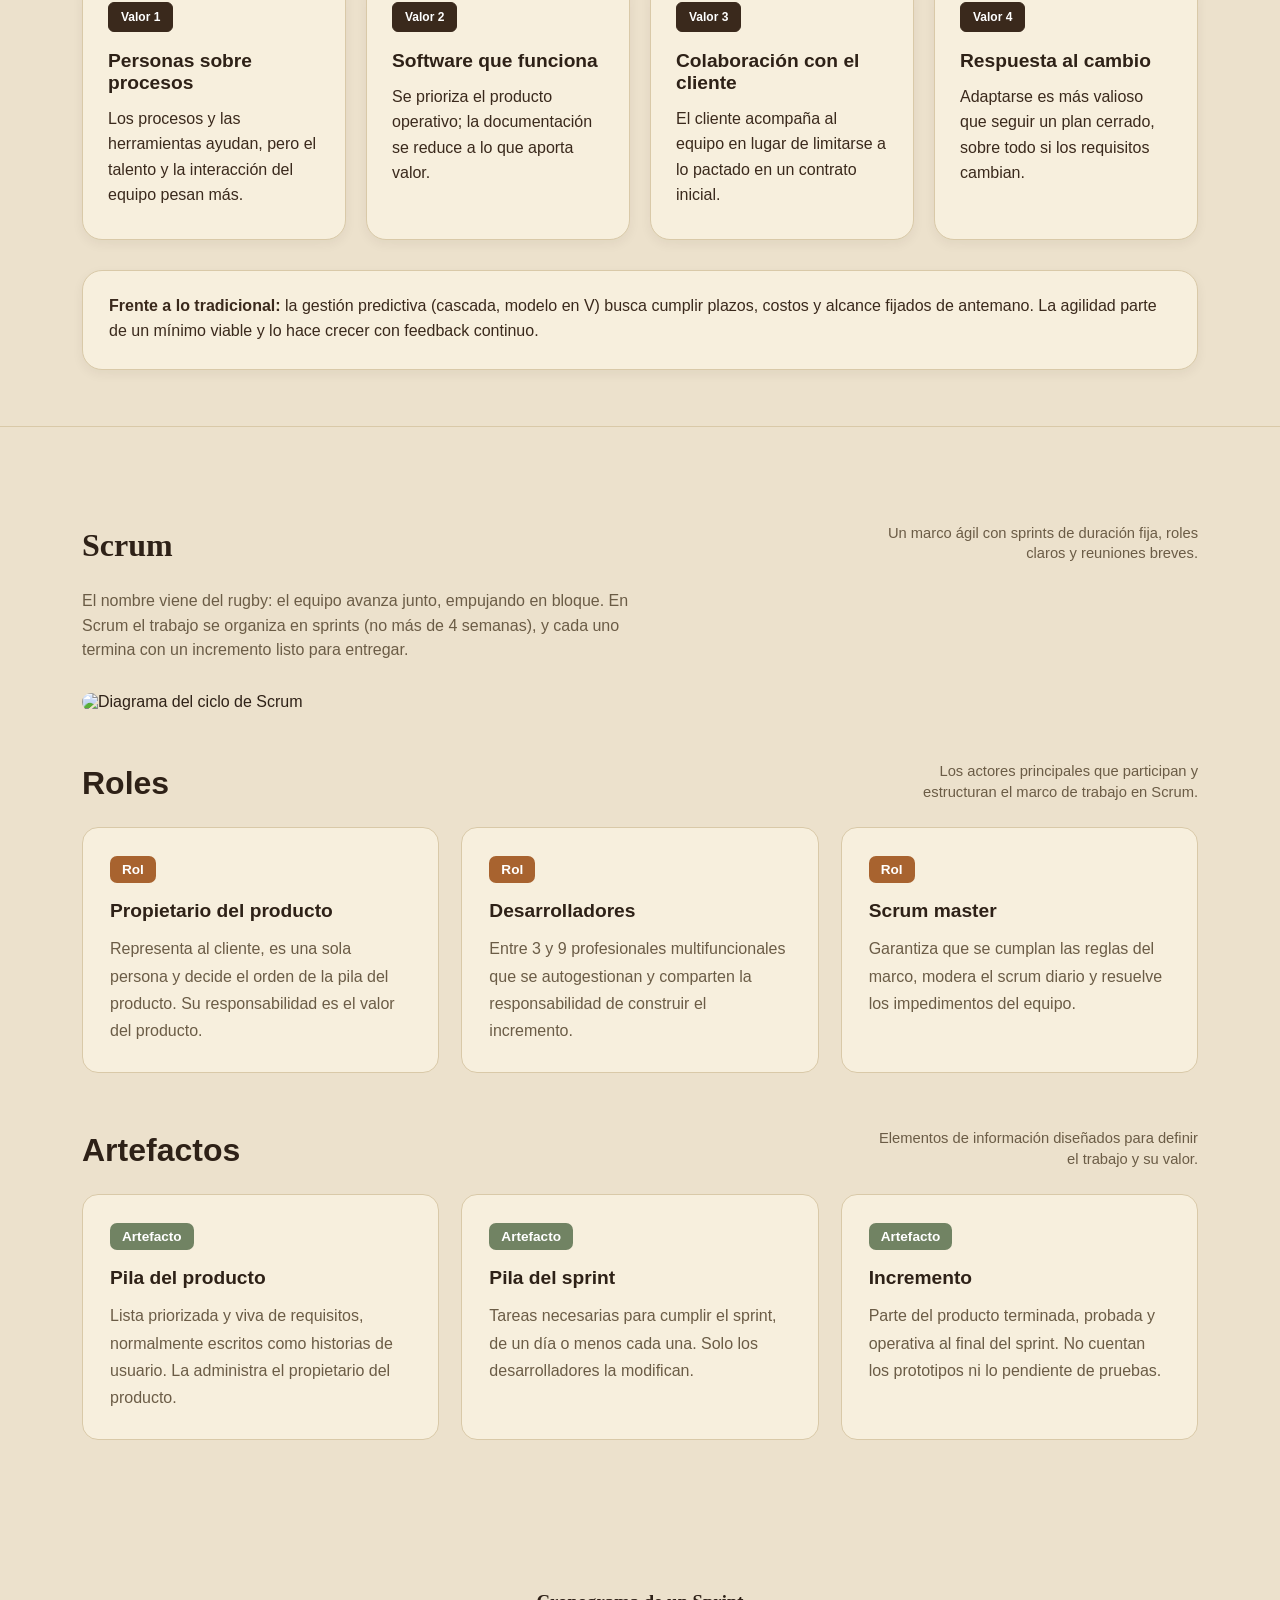
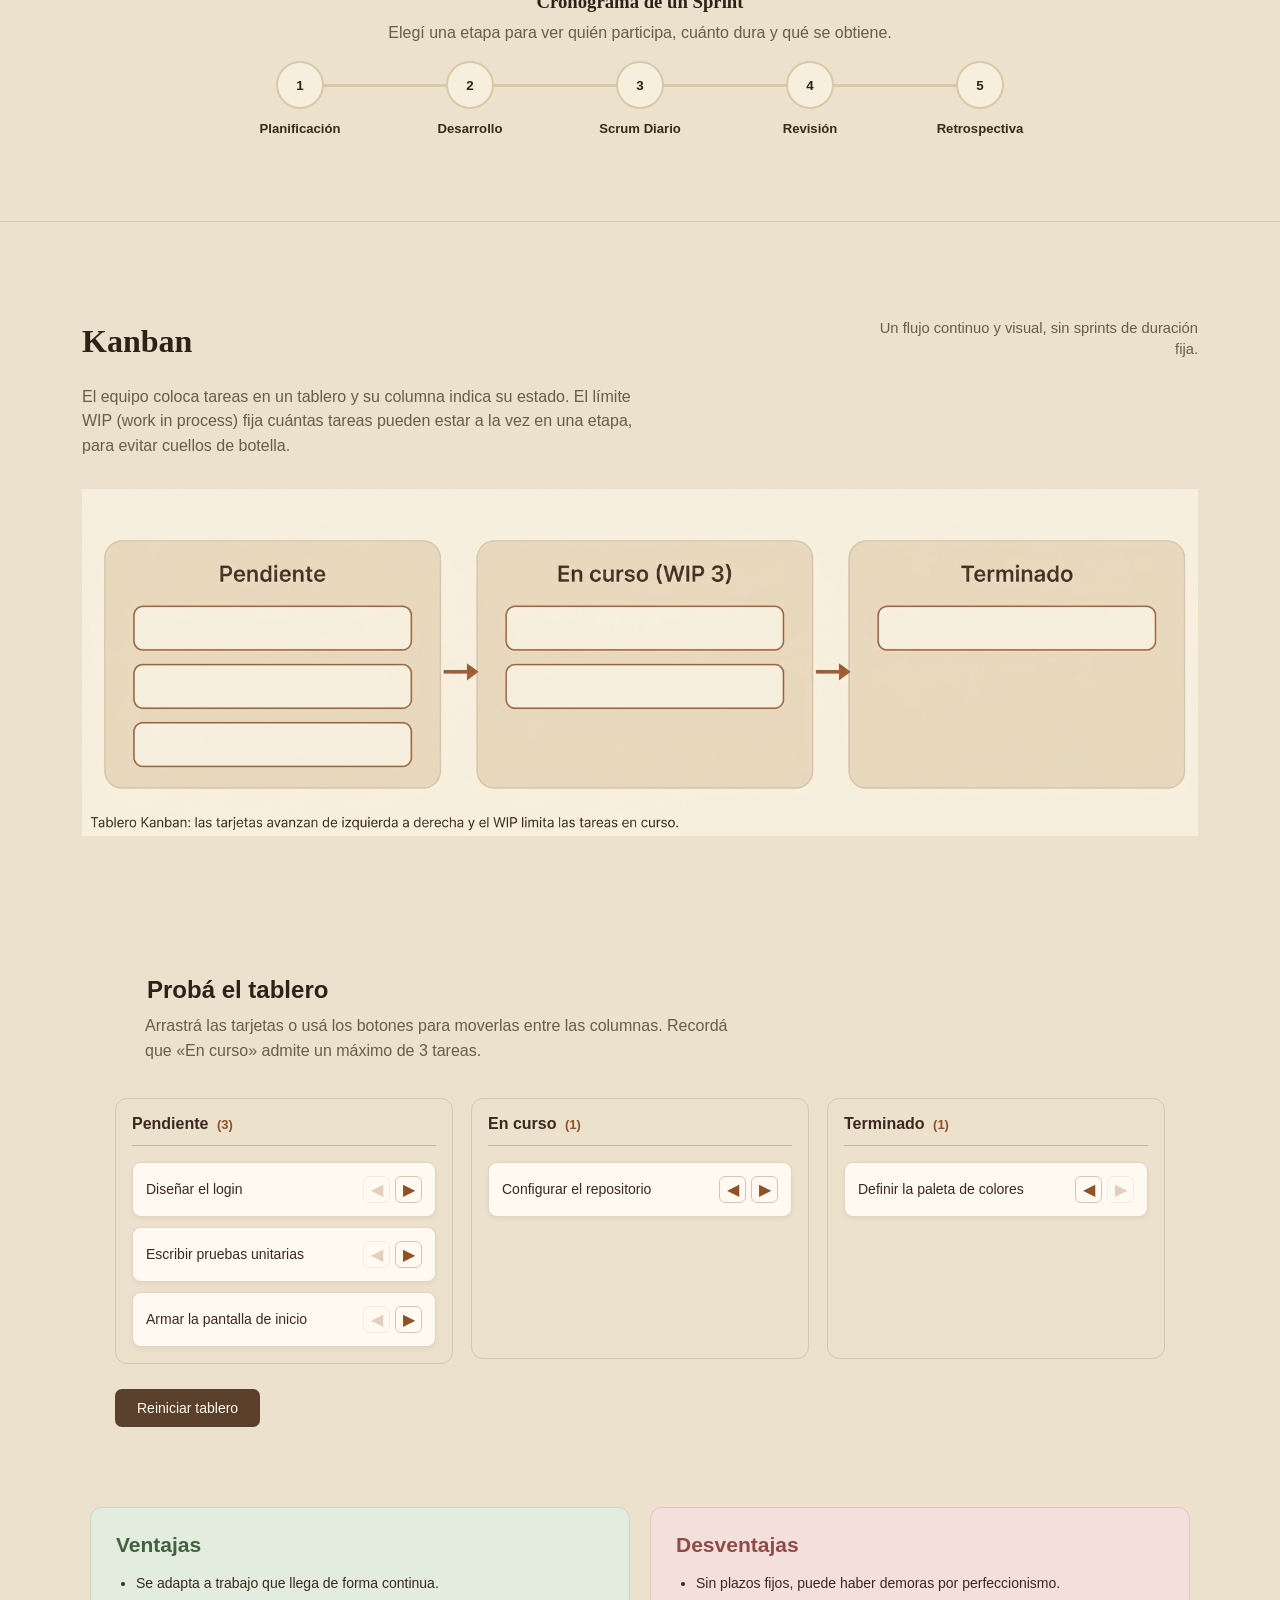
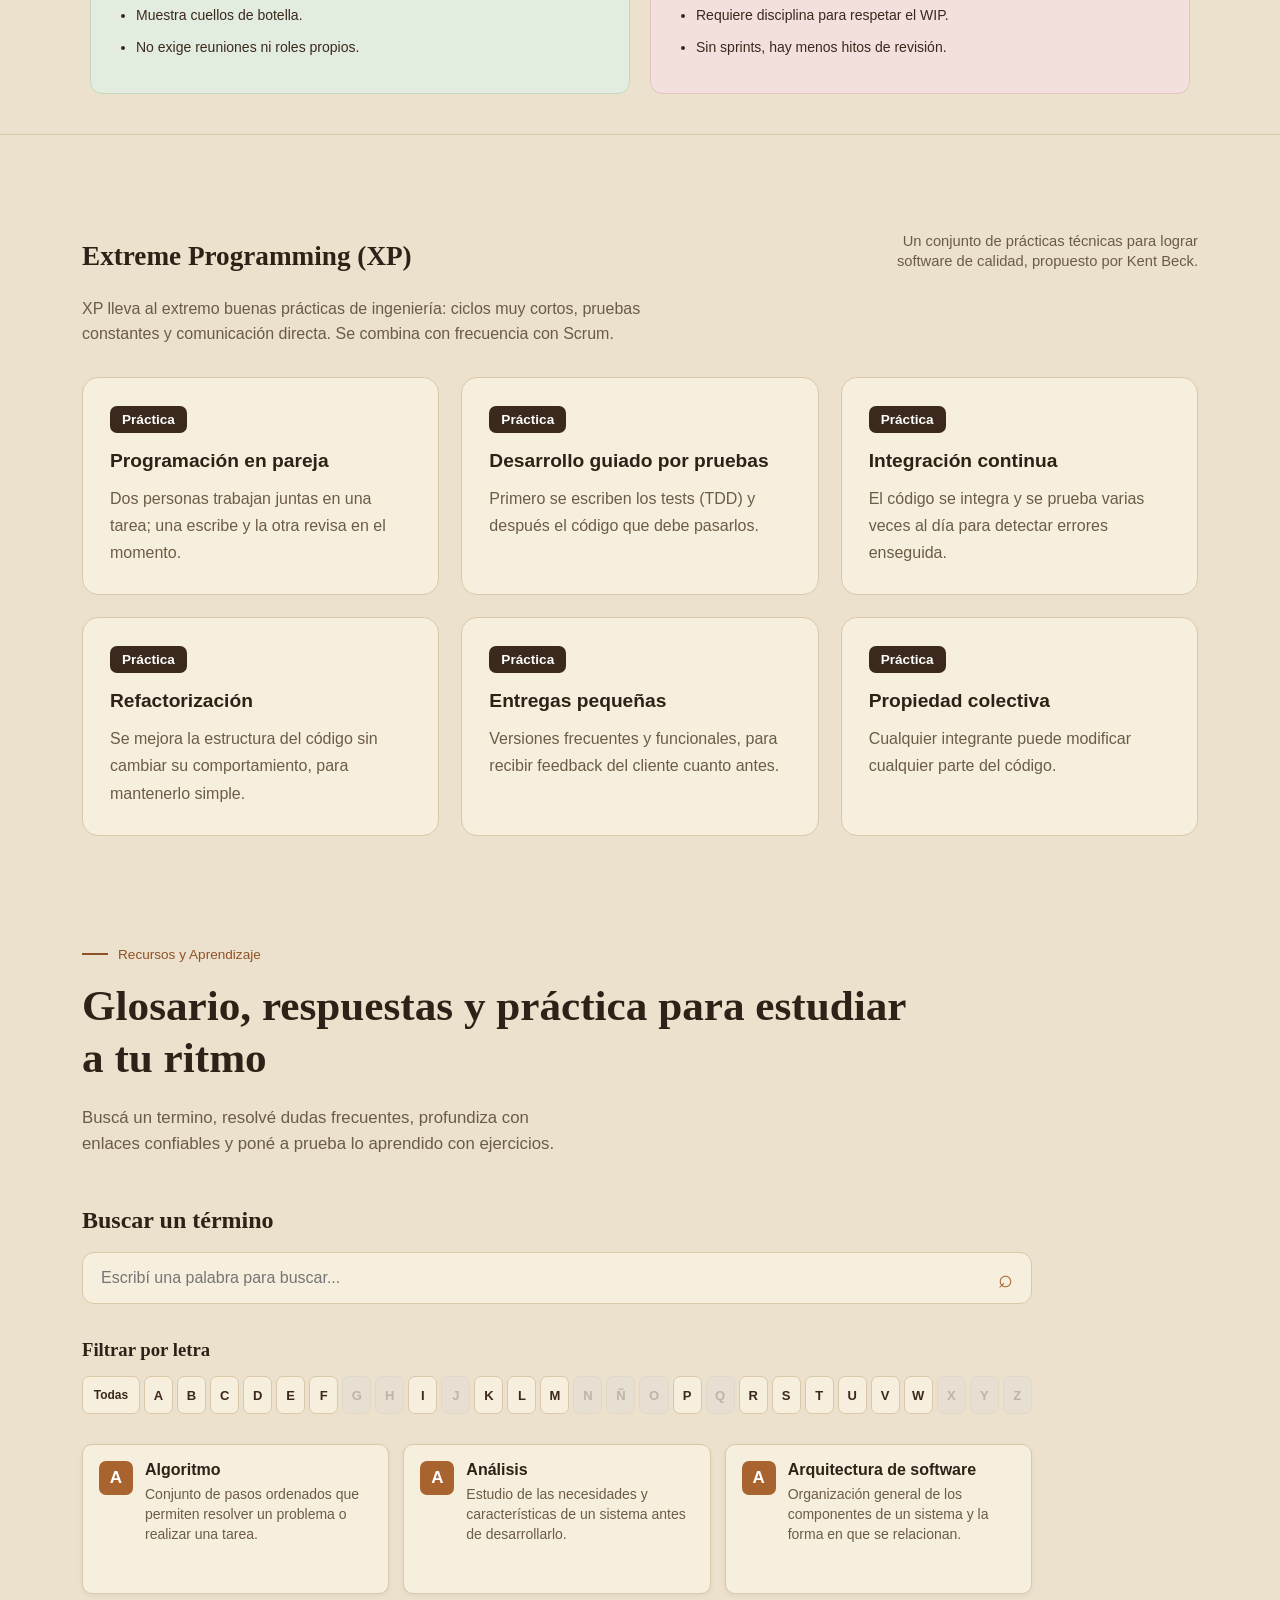
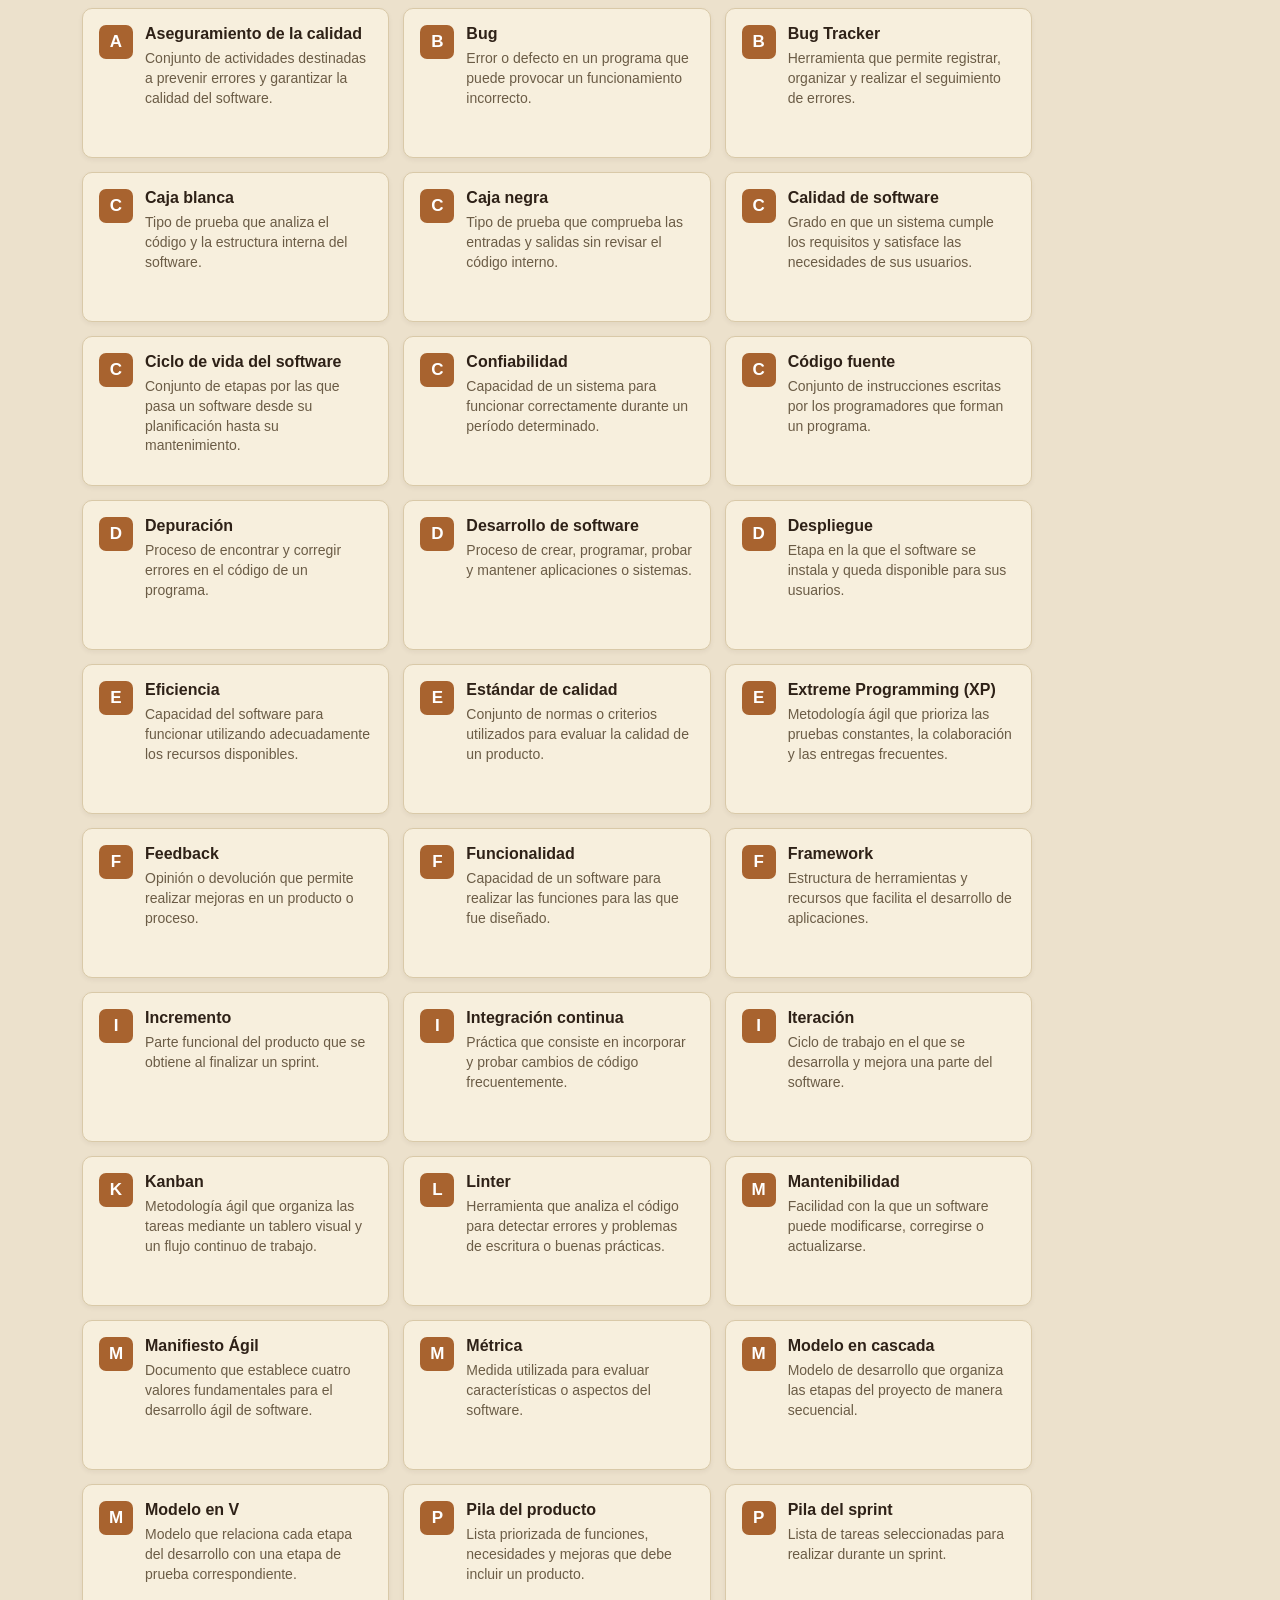
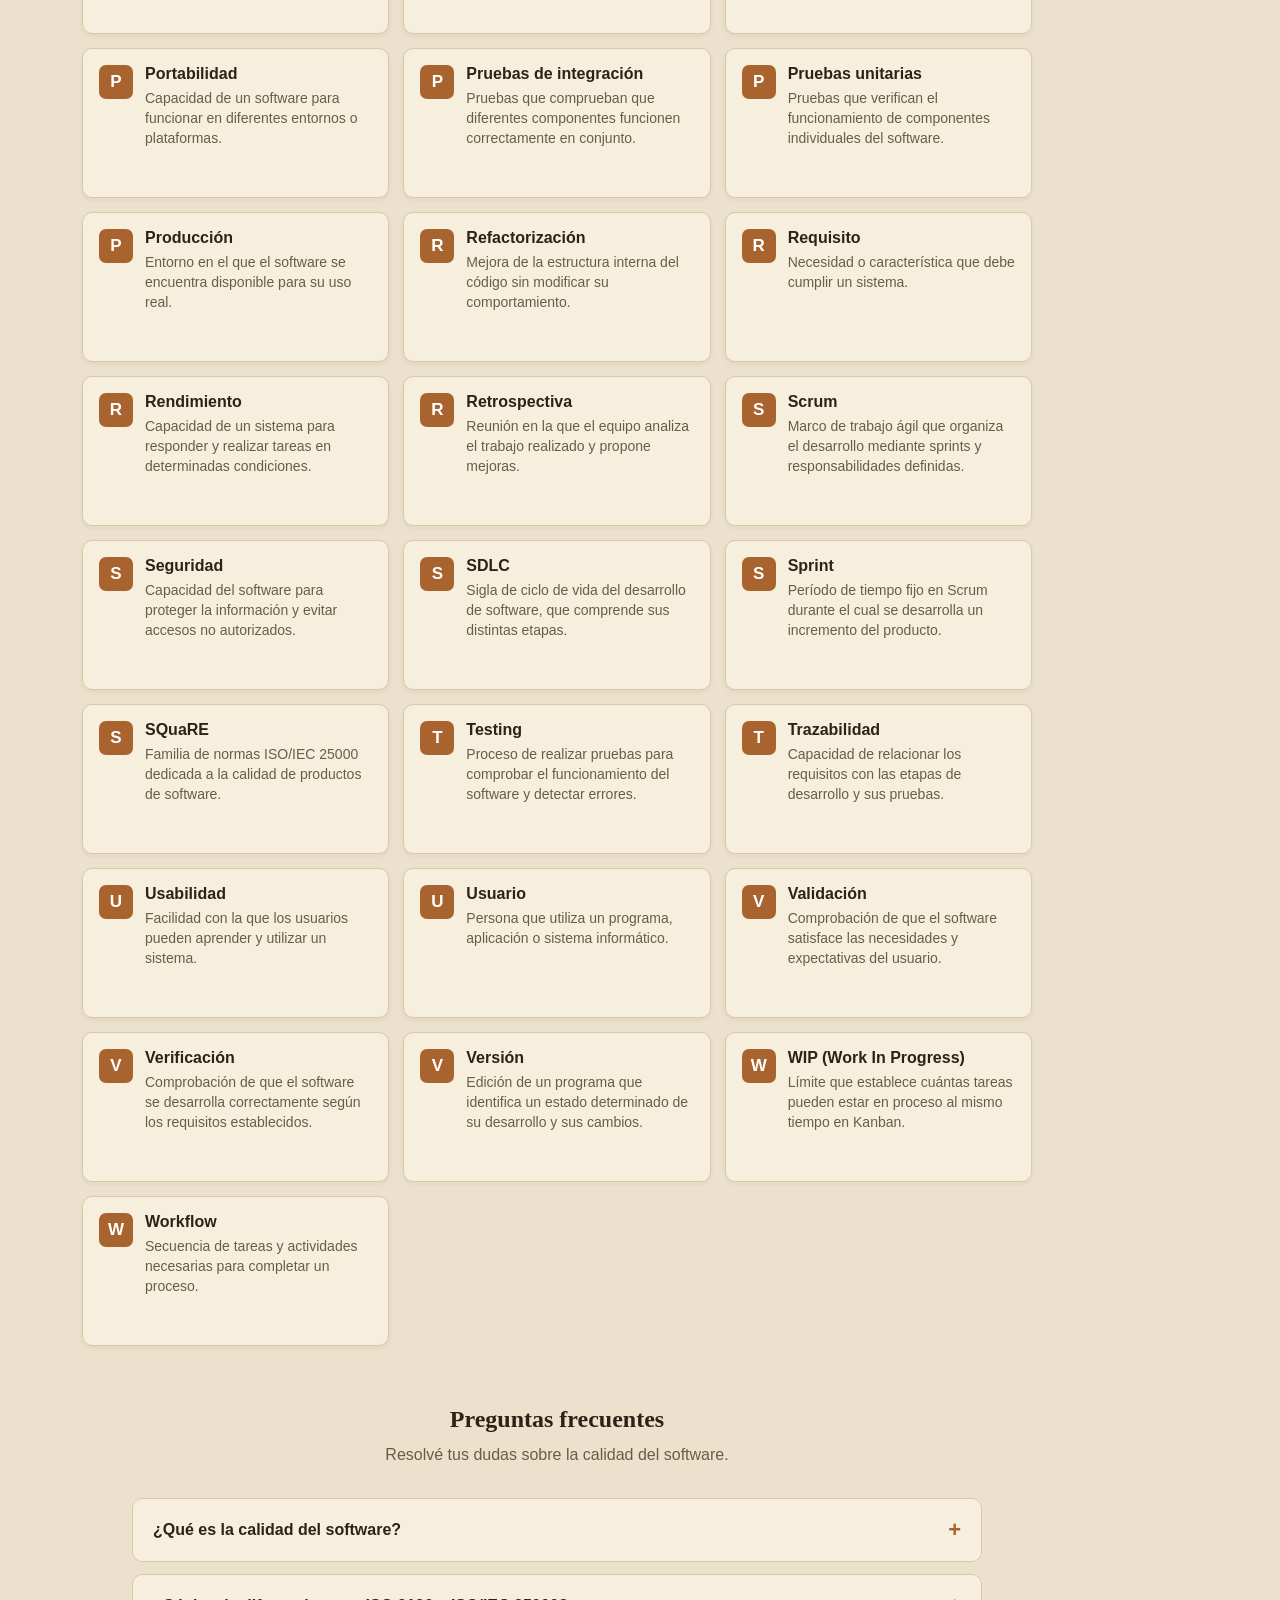
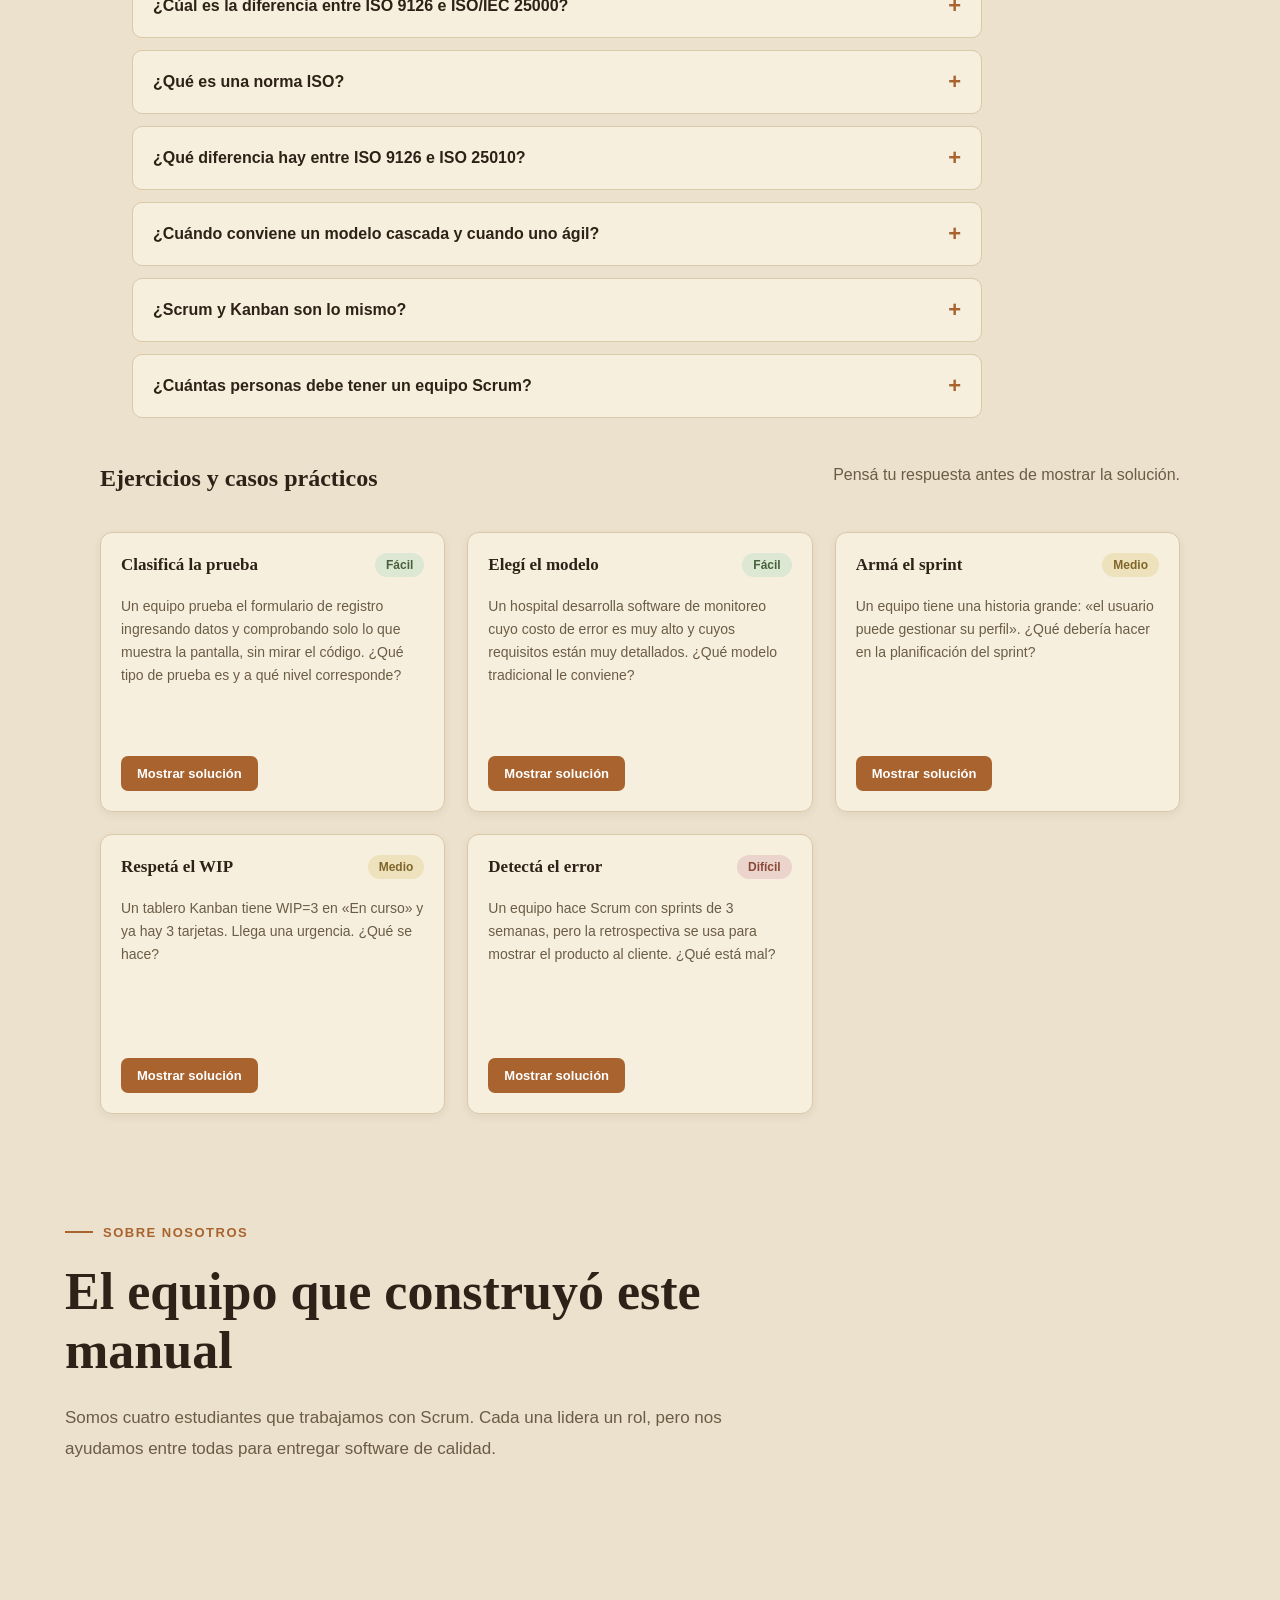
==== commit ce54ac18: "Refactor Scrum and XP sections for improved structure and styling; enhance grid layout and typograph" ====
--- a/index.html
+++ b/index.html
@@ -1118,11 +1118,11 @@
     </div>
 
   </div>
-</section>
+</section><!-- SCRUM -->
 <section id="scrum" class="block">
   <div class="wrap">
-
-    <!-- Cabecera de dos columnas -->
+    
+    <!-- Cabecera principal de Scrum -->
     <div class="section-head">
       <h2>Scrum</h2>
       <div class="side">
@@ -1130,61 +1130,94 @@
       </div>
     </div>
 
-    <!-- Párrafo descriptivo -->
     <p style="max-width: 65ch; margin-bottom: 30px;">
       El nombre viene del rugby: el equipo avanza junto, empujando en bloque. En Scrum el trabajo se organiza en sprints (no más de 4 semanas), y cada uno termina con un incremento listo para entregar.
     </p>
 
-    <!-- Contenedor del gráfico / diagrama de Scrum -->
-    <div class="scrum-image-container" style="background: var(--cream-card); border: 1px solid var(--cream-line); border-radius: 16px; padding: 30px; text-align: center;">
-      <img src="IMAGENES/estaimagen.jpg" alt="Diagrama del ciclo de Scrum" style="max-width: 100%; height: auto;">
-    </div>
-
-  </div>
+    <!-- Imagen de Scrum -->
+    <div class="scrum-image-container" style="margin-bottom: 50px;">
+      <img src="IMAGENES/estaimagen.jpg" alt="Diagrama del ciclo de Scrum" style="width: 100%; height: auto; border-radius: 12px;">
+    </div>
+
+    <!-- ROLES -->
+    <div class="section-head">
+      <h2>Roles</h2>
+      <div class="side">
+        Los actores principales que participan y estructuran el marco de trabajo en Scrum.
+      </div>
+    </div>
+
+    <div class="agiles-grid">
+      <article class="agiles-card">
+        <span class="agiles-tag role-tag">Rol</span>
+        <h3>Propietario del producto</h3>
+        <p>
+          Representa al cliente, es una sola persona y decide el orden
+          de la pila del producto. Su responsabilidad es el valor
+          del producto.
+        </p>
+      </article>
+
+      <article class="agiles-card">
+        <span class="agiles-tag role-tag">Rol</span>
+        <h3>Desarrolladores</h3>
+        <p>
+          Entre 3 y 9 profesionales multifuncionales que se autogestionan
+          y comparten la responsabilidad de construir el incremento.
+        </p>
+      </article>
+
+      <article class="agiles-card">
+        <span class="agiles-tag role-tag">Rol</span>
+        <h3>Scrum master</h3>
+        <p>
+          Garantiza que se cumplan las reglas del marco, modera el scrum
+          diario y resuelve los impedimentos del equipo.
+        </p>
+      </article>
+    </div>
+
+    <!-- ARTEFACTOS -->
+    <div class="section-head" style="margin-top: 50px;">
+      <h2>Artefactos</h2>
+      <div class="side">
+        Elementos de información diseñados para definir el trabajo y su valor.
+      </div>
+    </div>
+
+    <div class="agiles-grid">
+      <article class="agiles-card">
+        <span class="agiles-tag artifact-tag">Artefacto</span>
+        <h3>Pila del producto</h3>
+        <p>
+          Lista priorizada y viva de requisitos, normalmente escritos
+          como historias de usuario. La administra el propietario
+          del producto.
+        </p>
+      </article>
+
+      <article class="agiles-card">
+        <span class="agiles-tag artifact-tag">Artefacto</span>
+        <h3>Pila del sprint</h3>
+        <p>
+          Tareas necesarias para cumplir el sprint, de un día o menos
+          cada una. Solo los desarrolladores la modifican.
+        </p>
+      </article>
+
+      <article class="agiles-card">
+        <span class="agiles-tag artifact-tag">Artefacto</span>
+        <h3>Incremento</h3>
+        <p>
+          Parte del producto terminada, probada y operativa al final
+          del sprint. No cuentan los prototipos ni lo pendiente
+          de pruebas.
+        </p>
+      </article>
+    </div>
+
+  </div> <!-- FIN DE .wrap -->
 </section>
-      <!-- ROLES -->
-      <h3 class="agiles-subtitle">Roles</h3>
-
-      <div class="agiles-grid">
-
-        <article class="agiles-card">
-          <span class="agiles-tag role-tag">Rol</span>
-          <h3>Propietario del producto</h3>
-          <p>
-            Representa al cliente, es una sola persona y decide el orden
-            de la pila del producto. Su responsabilidad es el valor
-            del producto.
-          </p>
-        </article>
-
-        <article class="agiles-card">
-          <span class="agiles-tag role-tag">Rol</span>
-          <h3>Desarrolladores</h3>
-          <p>
-            Entre 3 y 9 profesionales multifuncionales que se autogestionan
-            y comparten la responsabilidad de construir el incremento.
-          </p>
-        </article>
-
-        <article class="agiles-card">
-          <span class="agiles-tag role-tag">Rol</span>
-          <h3>Scrum master</h3>
-          <p>
-            Garantiza que se cumplan las reglas del marco, modera el scrum
-            diario y resuelve los impedimentos del equipo.
-          </p>
-        </article>
-
-      </div>
-
-      <!-- ARTEFACTOS -->
-       <img src="IMAGENES/estaimagen2.jpg" alt="Diagrama de artefactos de Scrum" >
-      </div>
-
-    </div>
-  </section>
-
-
 <section class="cronograma-section" id="cronograma">
 
   <div class="cronograma-heading">
@@ -1248,7 +1281,7 @@
       El equipo coloca tareas en un tablero y su columna indica su estado. El límite WIP (work in process) fija cuántas tareas pueden estar a la vez en una etapa, para evitar cuellos de botella.
     </p>
 
-   img scr
+   <img src="imagenes/kanban.jpg" alt="Diagrama de un tablero Kanban">
   </div>
 </section>
 <!-- TABLERO INTERACTIVO KANBAN -->
@@ -1315,31 +1348,10 @@
   </div>
 
 </section>
-
-<!-- EXTREME PROGRAMMING --><section id="xp" class="block">
+<!-- EXTREME PROGRAMMING -->
+<section id="xp" class="block">
   <div class="wrap">
-
-    <!-- Bloques superiores de Ventajas y Desventajas -->
-    <div class="two-col" style="margin-bottom: 50px;">
-      <div class="panel-box good">
-        <h4>Ventajas</h4>
-        <ul>
-          <li>Se adapta a trabajo que llega de forma continua</li>
-          <li>Muestra cuellos de botella al instante</li>
-          <li>No exige reuniones ni roles propios</li>
-        </ul>
-      </div>
-
-      <div class="panel-box bad">
-        <h4>Desventajas</h4>
-        <ul>
-          <li>Sin plazos fijos, puede haber demoras por perfeccionismo</li>
-          <li>Requiere disciplina para respetar el WIP</li>
-          <li>Sin sprints, hay menos hitos de revisión</li>
-        </ul>
-      </div>
-    </div>
-
+    
     <!-- Cabecera de dos columnas -->
     <div class="section-head">
       <h2>Extreme Programming (XP)</h2>
@@ -1353,21 +1365,19 @@
       XP lleva al extremo buenas prácticas de ingeniería: ciclos muy cortos, pruebas constantes y comunicación directa. Se combina con frecuencia con Scrum.
     </p>
 
-
-  </div>
-</section>
+    <!-- Grilla de tarjetas (AHORA SÍ DENTRO DEL WRAP) -->
     <div class="agiles-grid">
 
         <div class="agiles-card">
             <span class="agiles-tag xp-tag">Práctica</span>
             <h3>Programación en pareja</h3>
-            <p>Dos personas trabajan juntas en una tarea; na escribe y la otra revisa en el momento.</p>
+            <p>Dos personas trabajan juntas en una tarea; una escribe y la otra revisa en el momento.</p>
         </div>
 
         <div class="agiles-card">
             <span class="agiles-tag xp-tag">Práctica</span>
             <h3>Desarrollo guiado por pruebas</h3>
-            <p>Primero se escriben los tests (TTD) y después el código que debe pasarlos.</p>
+            <p>Primero se escriben los tests (TDD) y después el código que debe pasarlos.</p>
         </div>
 
         <div class="agiles-card">
@@ -1379,7 +1389,7 @@
         <div class="agiles-card">
             <span class="agiles-tag xp-tag">Práctica</span>
             <h3>Refactorización</h3>
-            <p>Se mejora la estructura del código sin cambiar su comportamiento,para mantenerlo simple.</p>
+            <p>Se mejora la estructura del código sin cambiar su comportamiento, para mantenerlo simple.</p>
         </div>
 
         <div class="agiles-card">
@@ -1395,7 +1405,9 @@
         </div>
 
     </div>
-</div>
+
+  </div>
+</section>
 <!-- ===================== RECURSOS ===================== -->
 
 
--- a/styles.css
+++ b/styles.css
@@ -2427,10 +2427,11 @@
 .glosario-grid .termino p,
 .glosario-grid .letra-inicial {
     font-family: Arial, sans-serif;
-}/* PREGUNTAS FRECUENTES */
+}
+/* PREGUNTAS FRECUENTES */
 
 .seccion-preguntas {
-    padding: 60px 20px;
+    padding: 60px 20px 0px;
     background: var(--cream-bg);
 }
 
@@ -2510,14 +2511,15 @@
         font-size: 14px;
         padding: 15px;
     }
-}/* EJERCICIOS Y CASOS PRÁCTICOS */
+}
+/* EJERCICIOS Y CASOS PRÁCTICOS */
 
 /* EJERCICIOS Y CASOS PRÁCTICOS */
 
 .ejercicios-seccion {
     max-width: 1150px;
-    margin: 0 auto;
-    padding: 50px 35px;
+    margin: -15px auto 0;
+    padding: 10px 35px 50px;
 }
 
 .ejercicios-encabezado {
@@ -3391,4 +3393,77 @@
     max-width: 45%;
     margin: 0;
   }
+}
+/* Contenedor centralizado para no pegar al borde */
+.wrap {
+  max-width: 1180px;
+  margin: 0 auto;
+  padding: 0 32px; /* Margen interno para despegar de las orillas */
+}
+
+/* Grilla fija de 3 columnas */
+.agiles-grid {
+  display: grid;
+  grid-template-columns: repeat(3, 1fr); /* Hace exactamente 3 tarjetas por fila */
+  gap: 22px; /* Separación entre cada tarjeta */
+  width: 100%;
+}
+/* Corrección definitiva para la cabecera de Roles y Artefactos */
+.section-head {
+  display: flex !important;
+  justify-content: space-between !important;
+  align-items: flex-end !important;
+  gap: 20px !important;
+  margin: 40px 0 25px 0 !important;
+  width: 100% !important;
+  box-sizing: border-box !important;
+}
+
+.section-head h2 {
+  margin: 0 !important;
+  flex-shrink: 0 !important;
+}
+
+.section-head .side {
+  text-align: right !important;
+  max-width: 40ch !important;
+  font-family: Arial, sans-serif !important;
+  font-size: 0.92rem !important;
+  color: var(--ink-soft) !important;
+  line-height: 1.4 !important;
+}
+
+/* Asegurar que las secciones de Roles y Artefactos estén dentro del wrap */
+#scrum .wrap, 
+.agiles-container {
+  width: 100%;
+  max-width: 1180px;
+  margin: 0 auto;
+  padding-left: 32px;
+  padding-right: 32px;
+  box-sizing: border-box;
+}/* Aplicar tipografía Arial exclusivamente a las secciones de Roles y Artefactos */
+
+/* Títulos y descripciones superiores (section-head) de Roles y Artefactos */
+.agiles-grid + .section-head,
+.section-head:has(+ .agiles-grid) {
+  font-family: Arial, sans-serif !important;
+}
+
+.agiles-grid + .section-head h2,
+.section-head:has(+ .agiles-grid) h2,
+.agiles-grid + .section-head .side,
+.section-head:has(+ .agiles-grid) .side {
+  font-family: Arial, sans-serif !important;
+}
+
+/* Tarjetas (títulos, etiquetas y párrafos) de Roles y Artefactos */
+.agiles-card {
+  font-family: Arial, sans-serif !important;
+}
+
+.agiles-card h3,
+.agiles-card p,
+.agiles-card .agiles-tag {
+  font-family: Arial, sans-serif !important;
 }
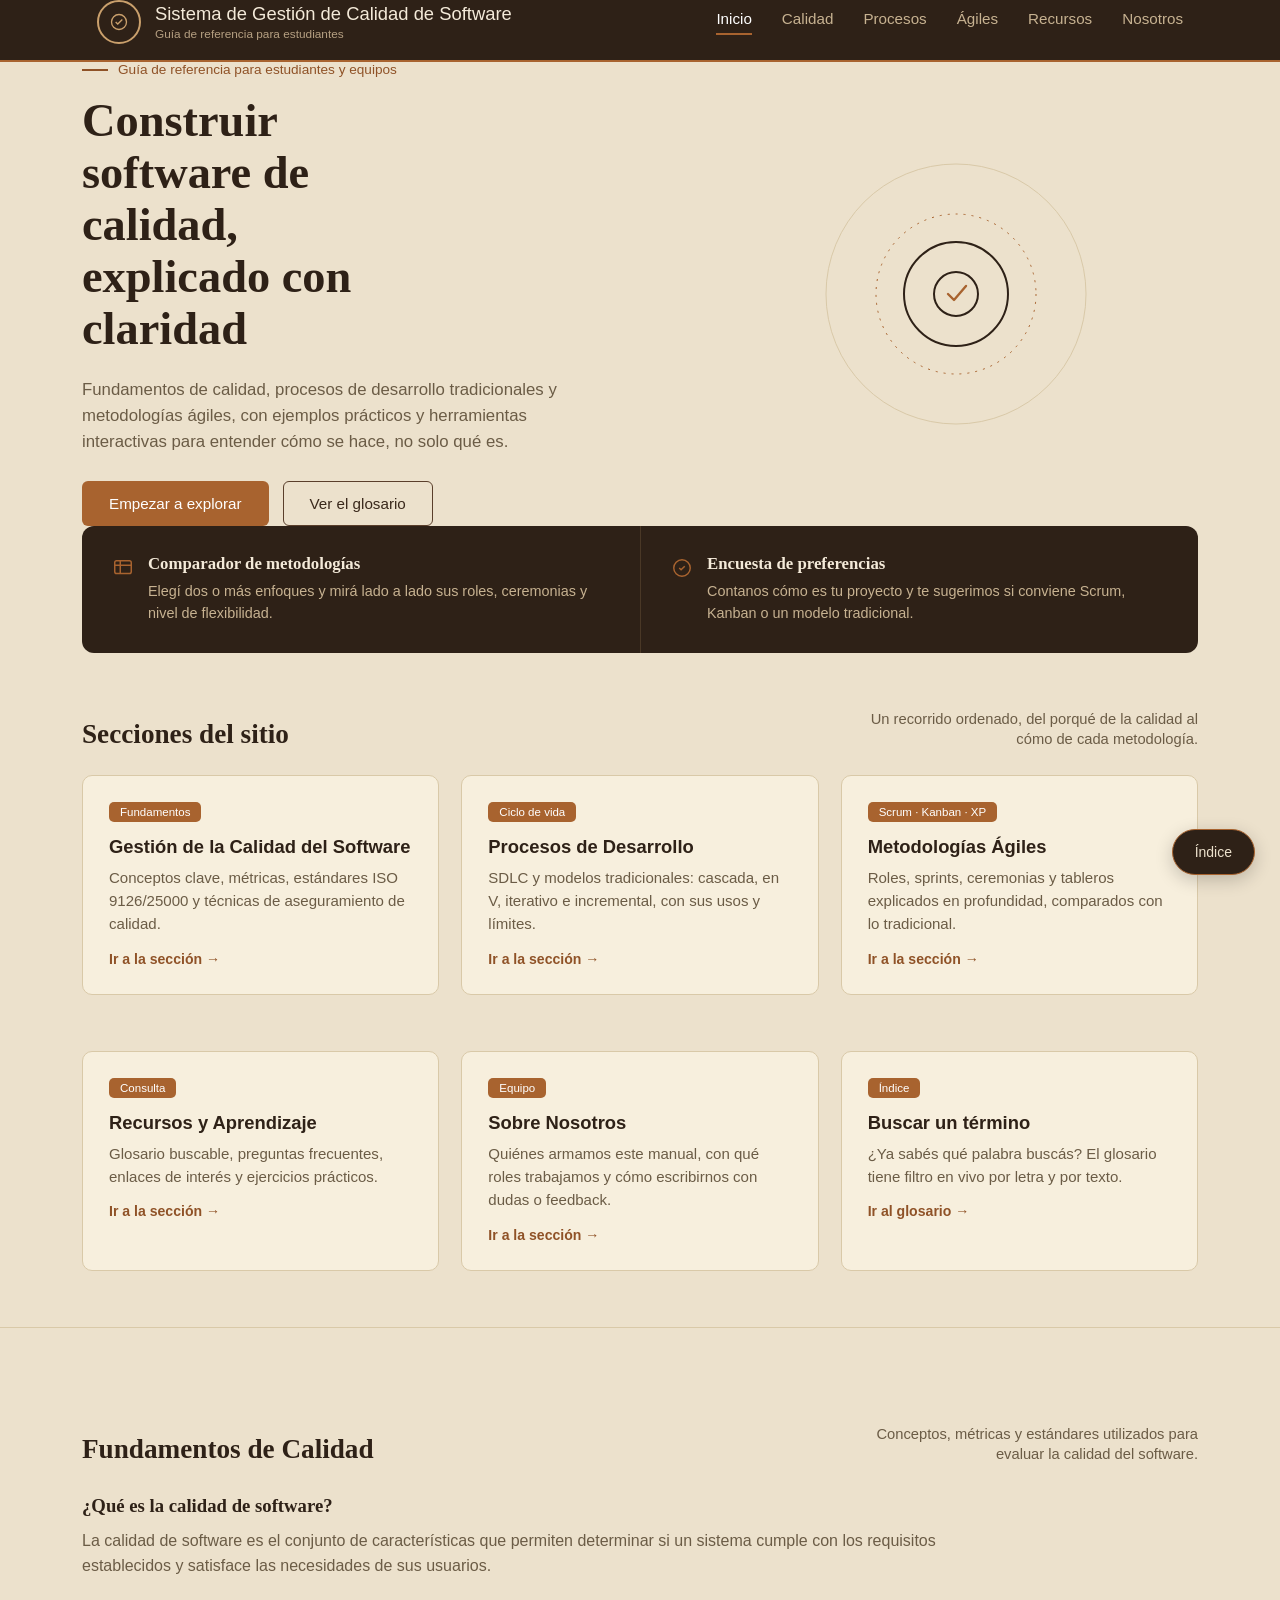
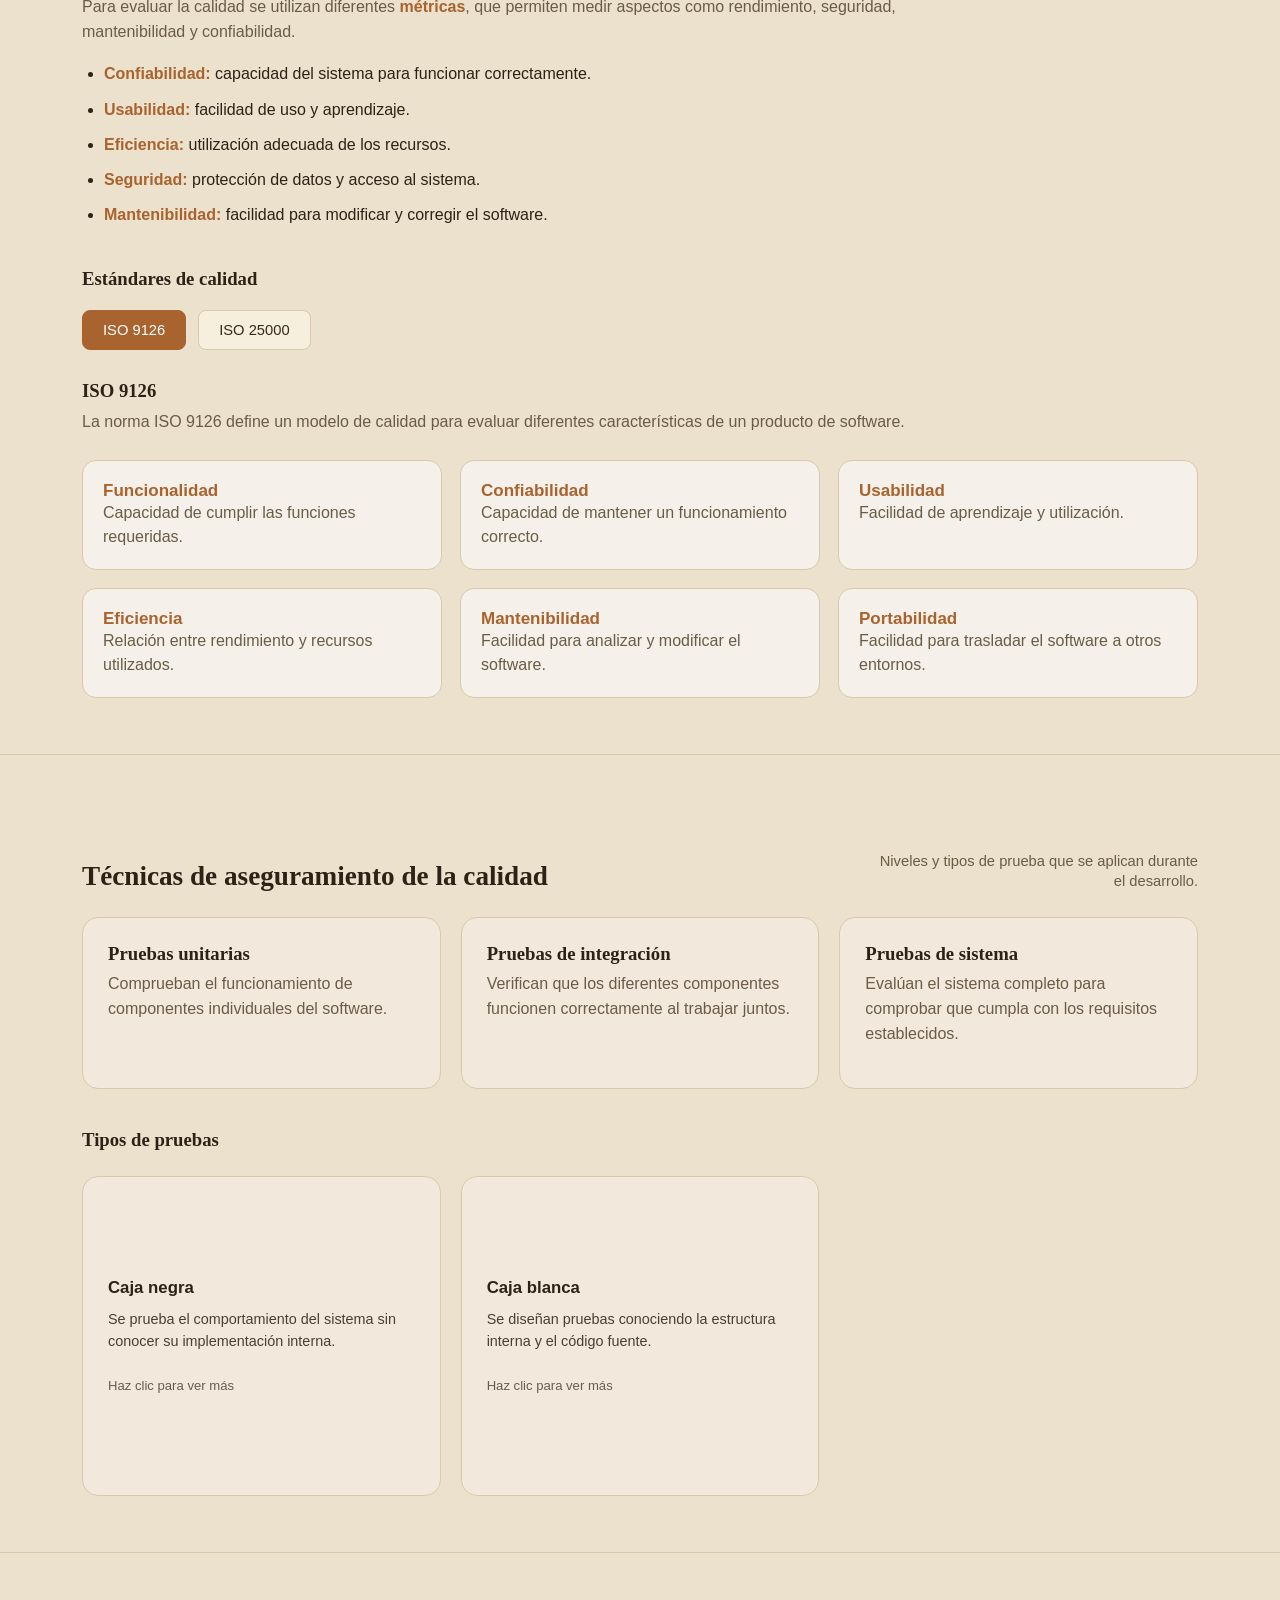
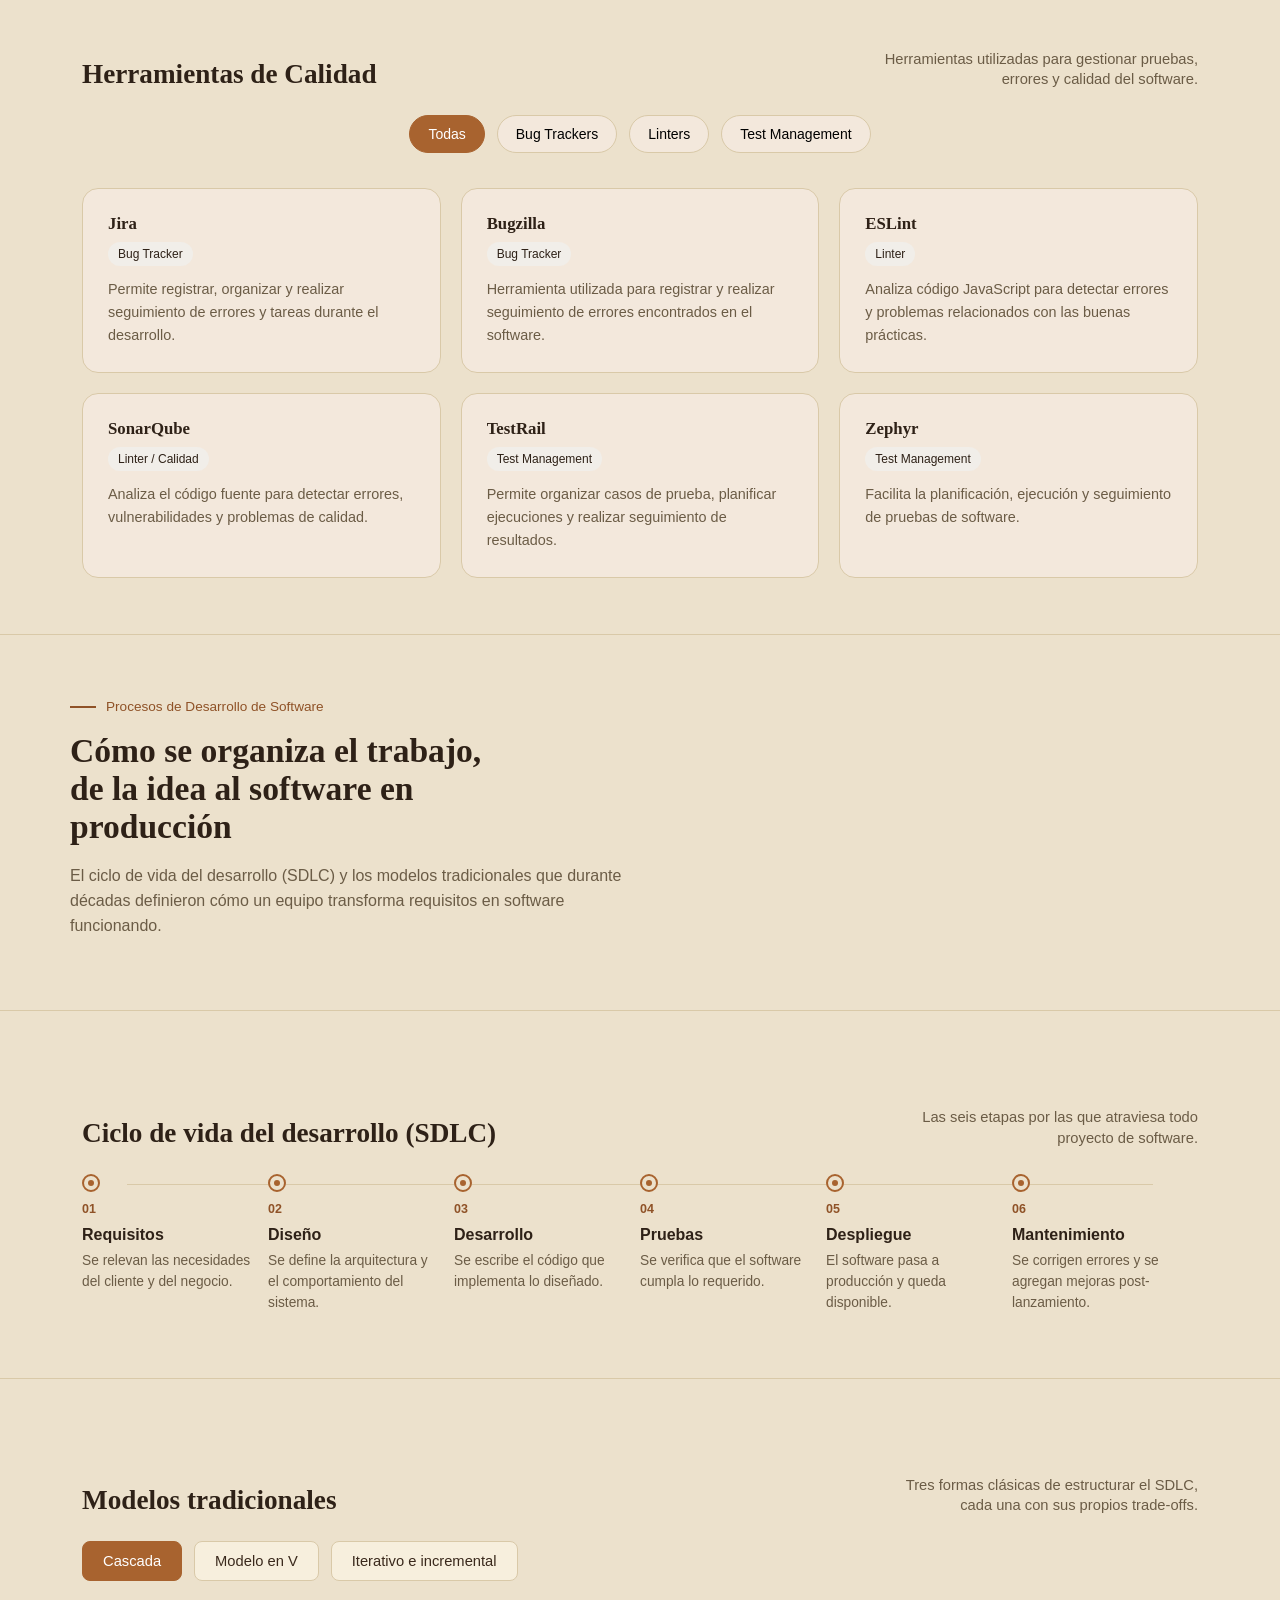
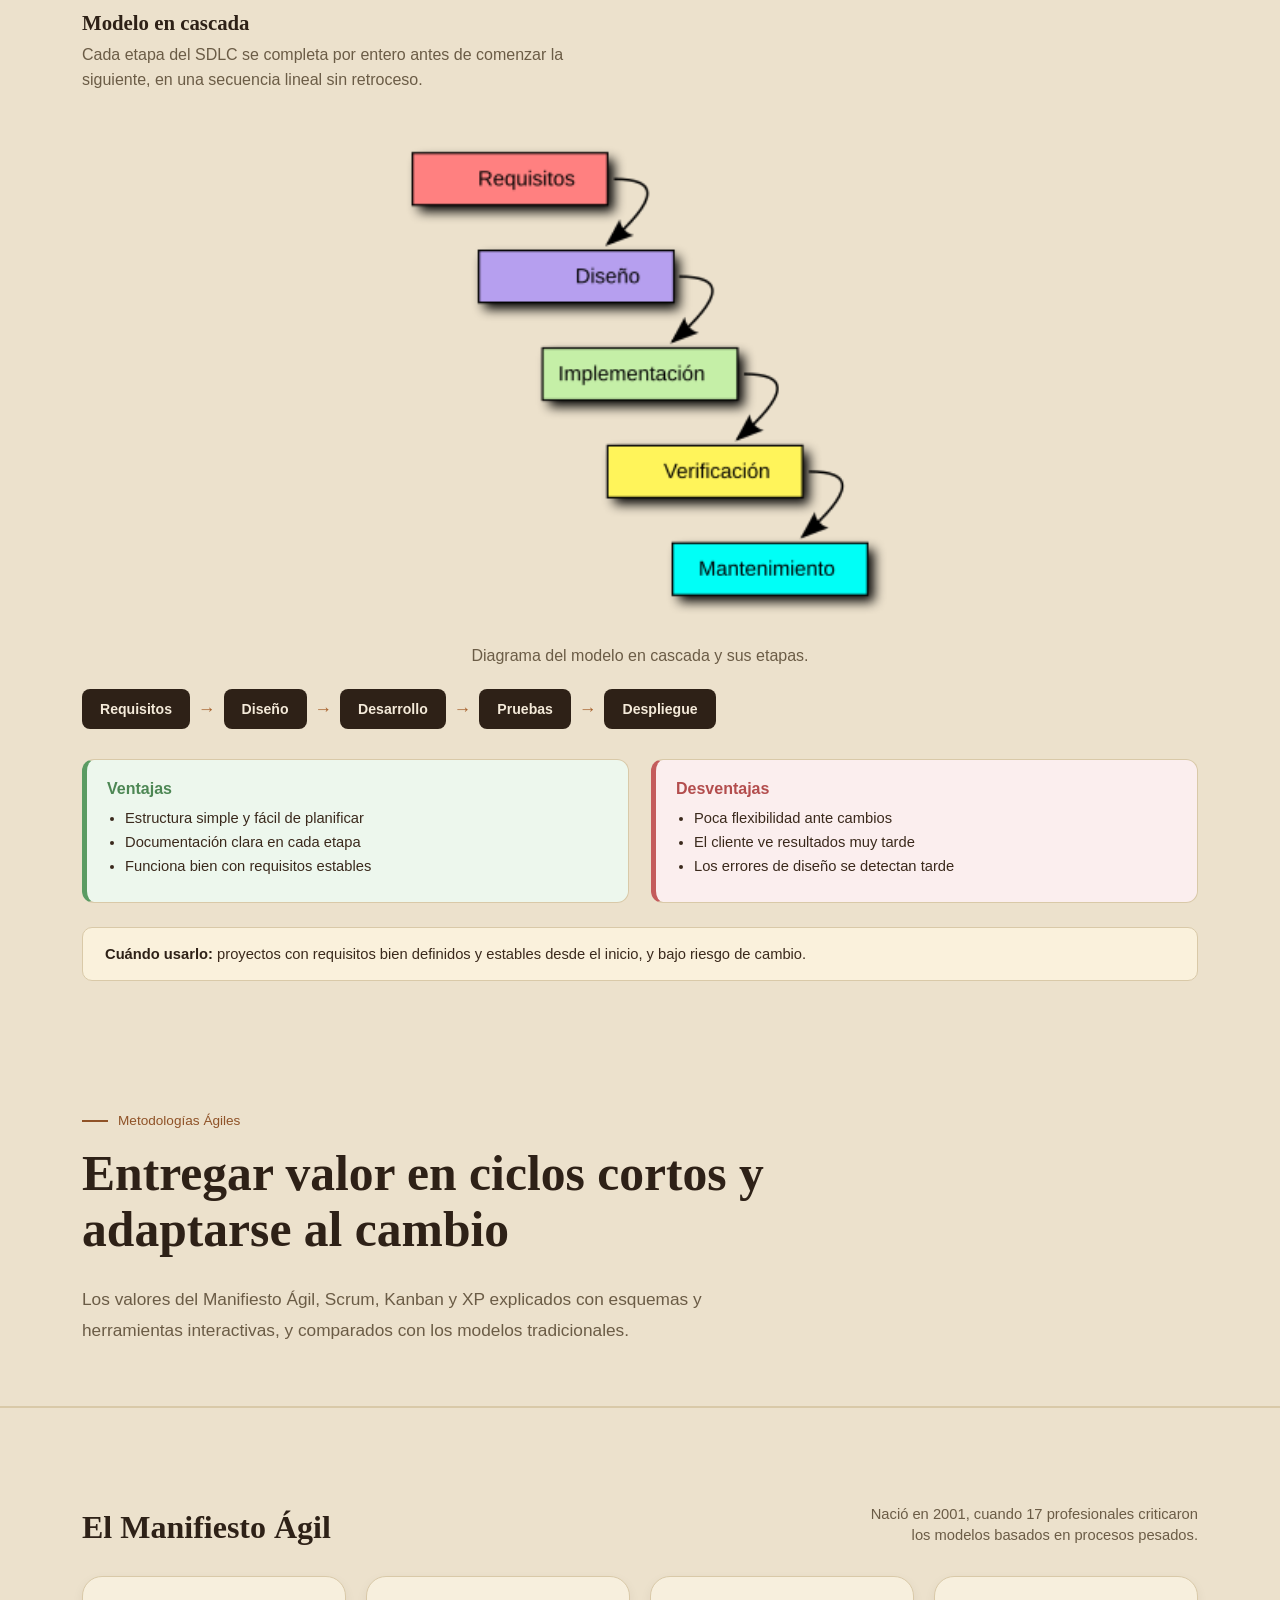
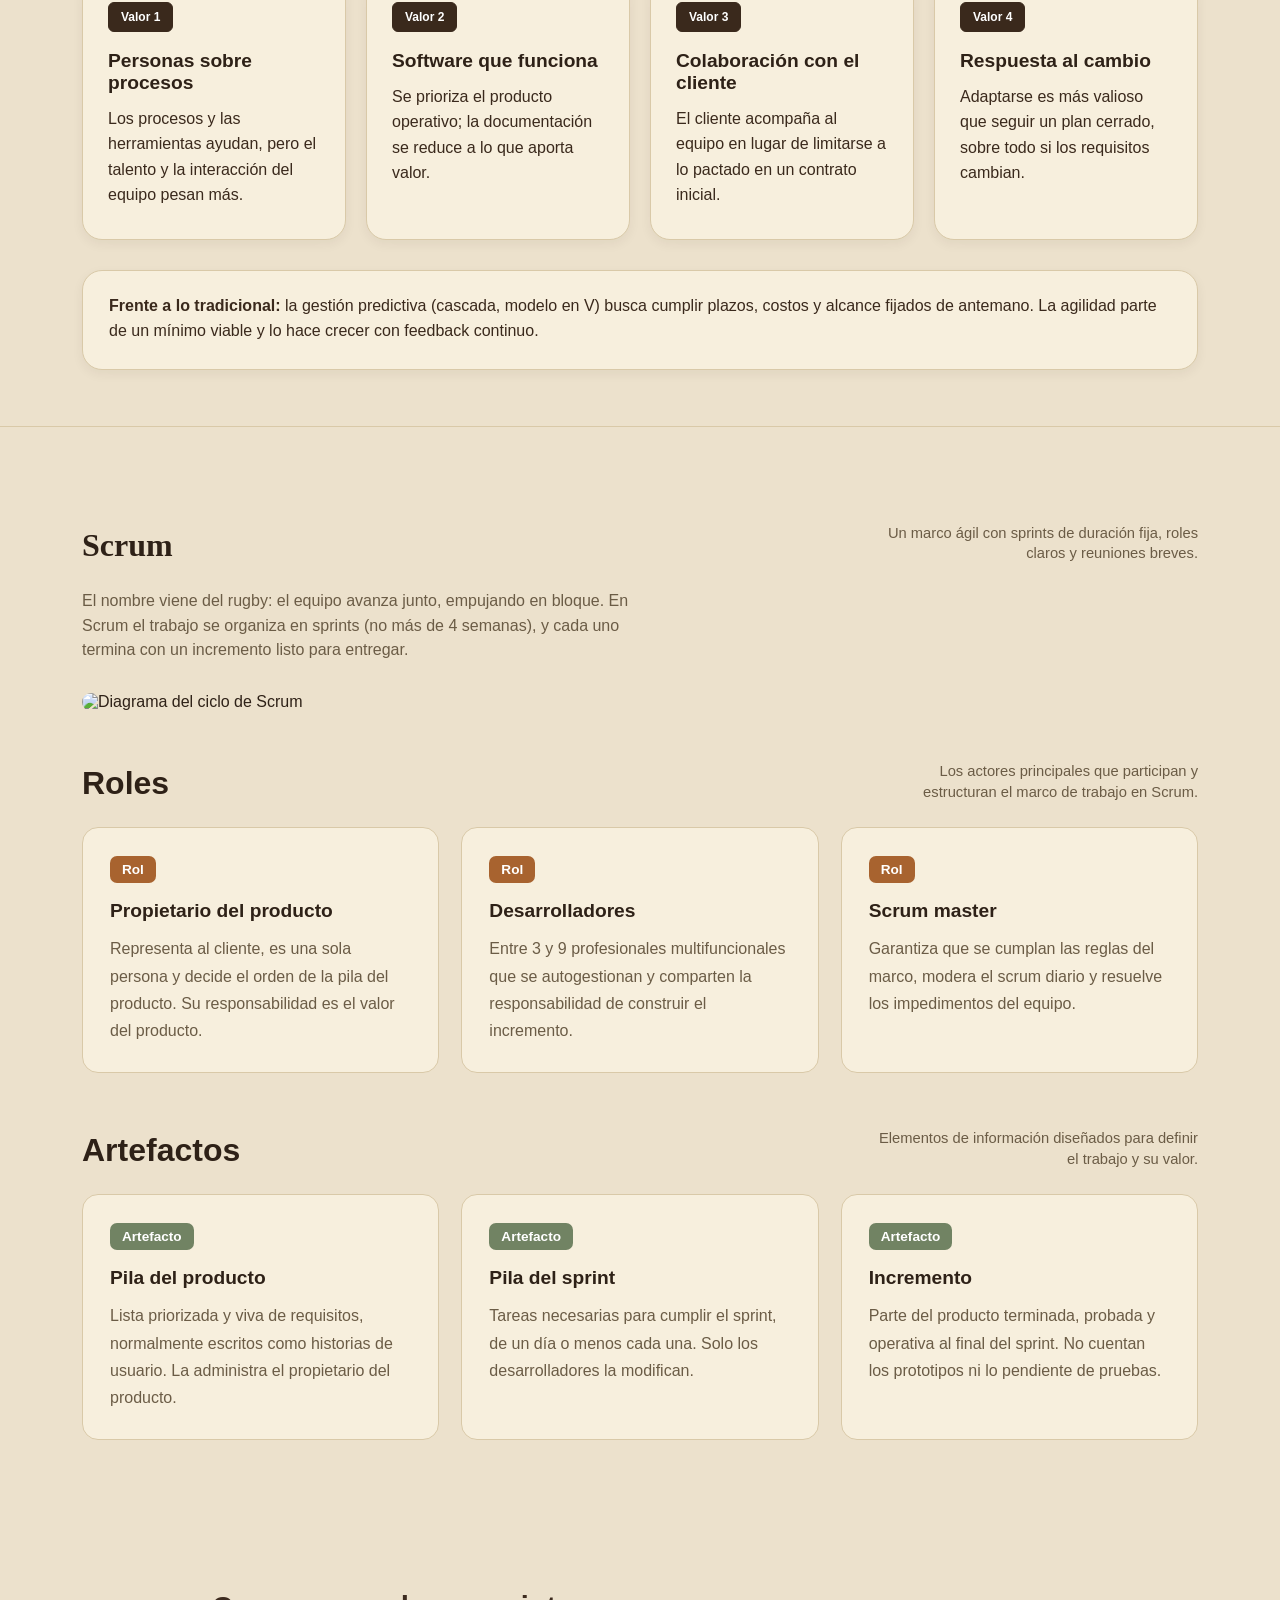
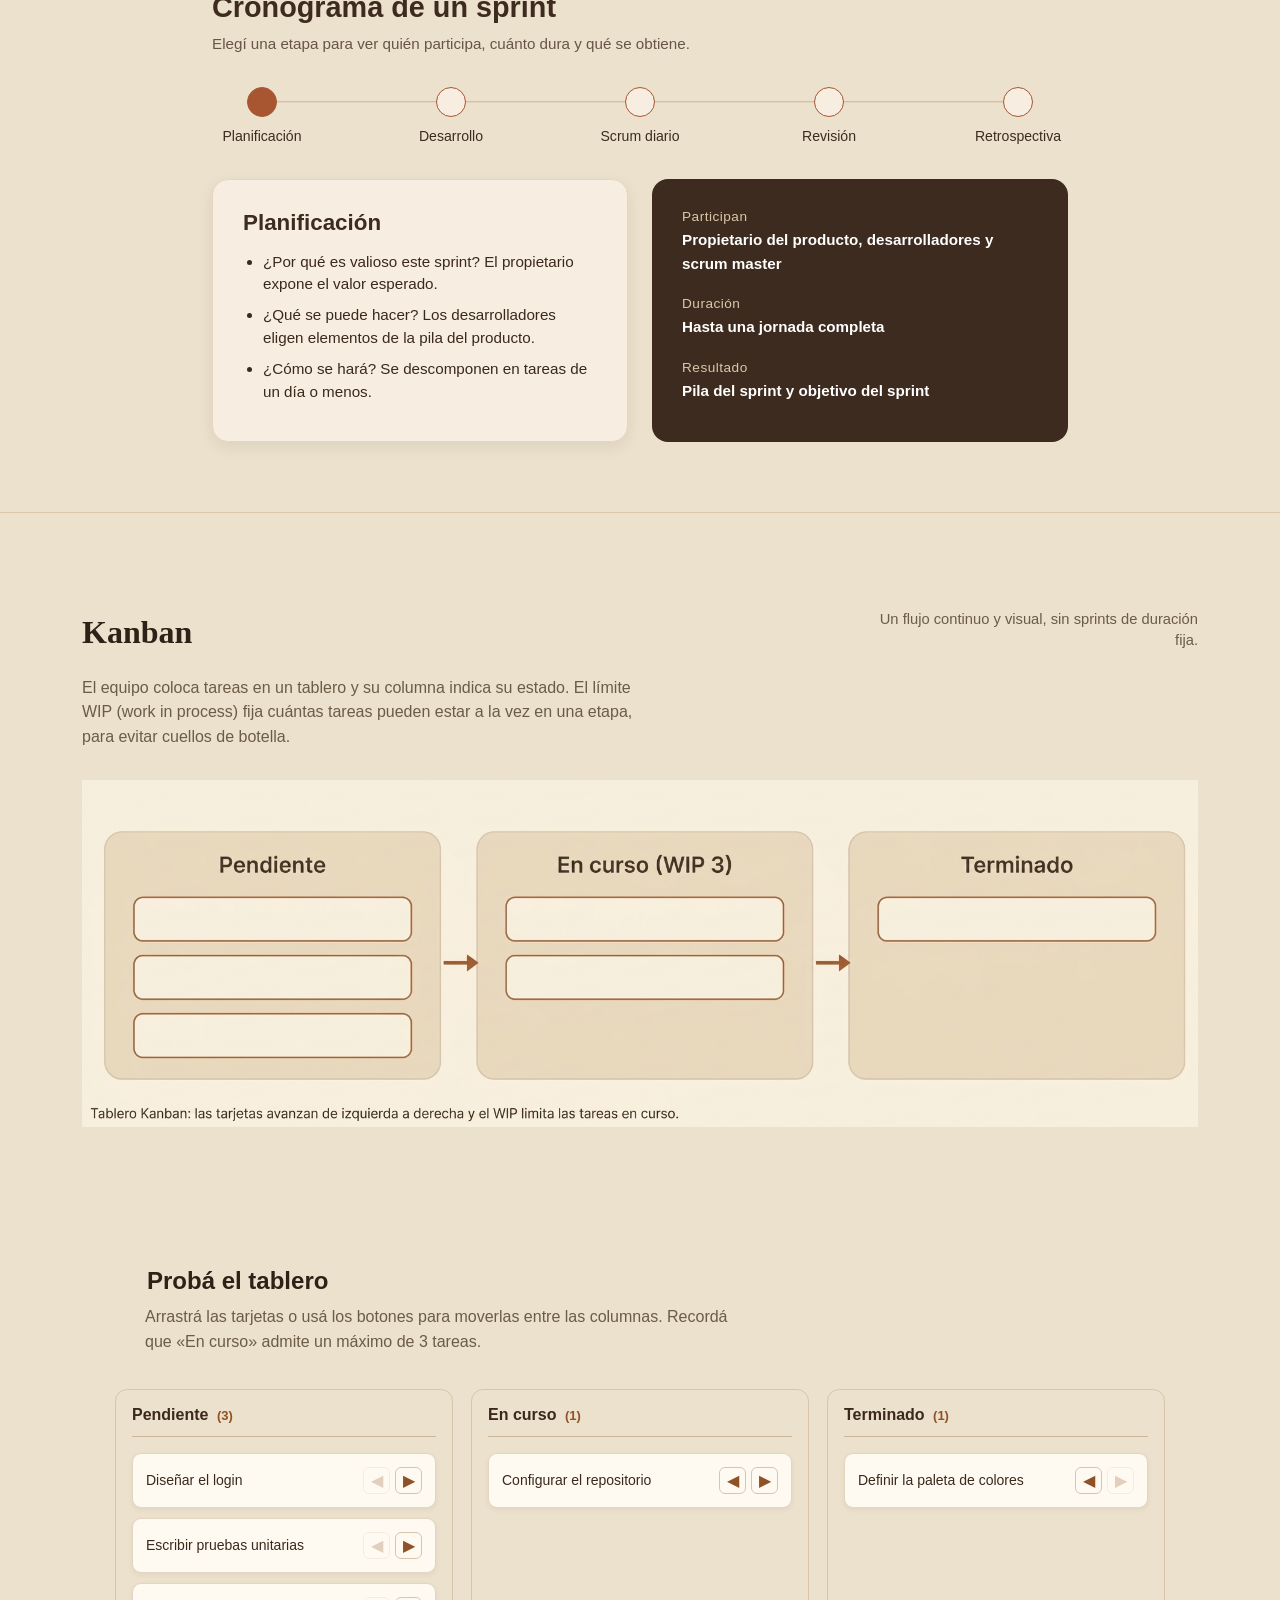
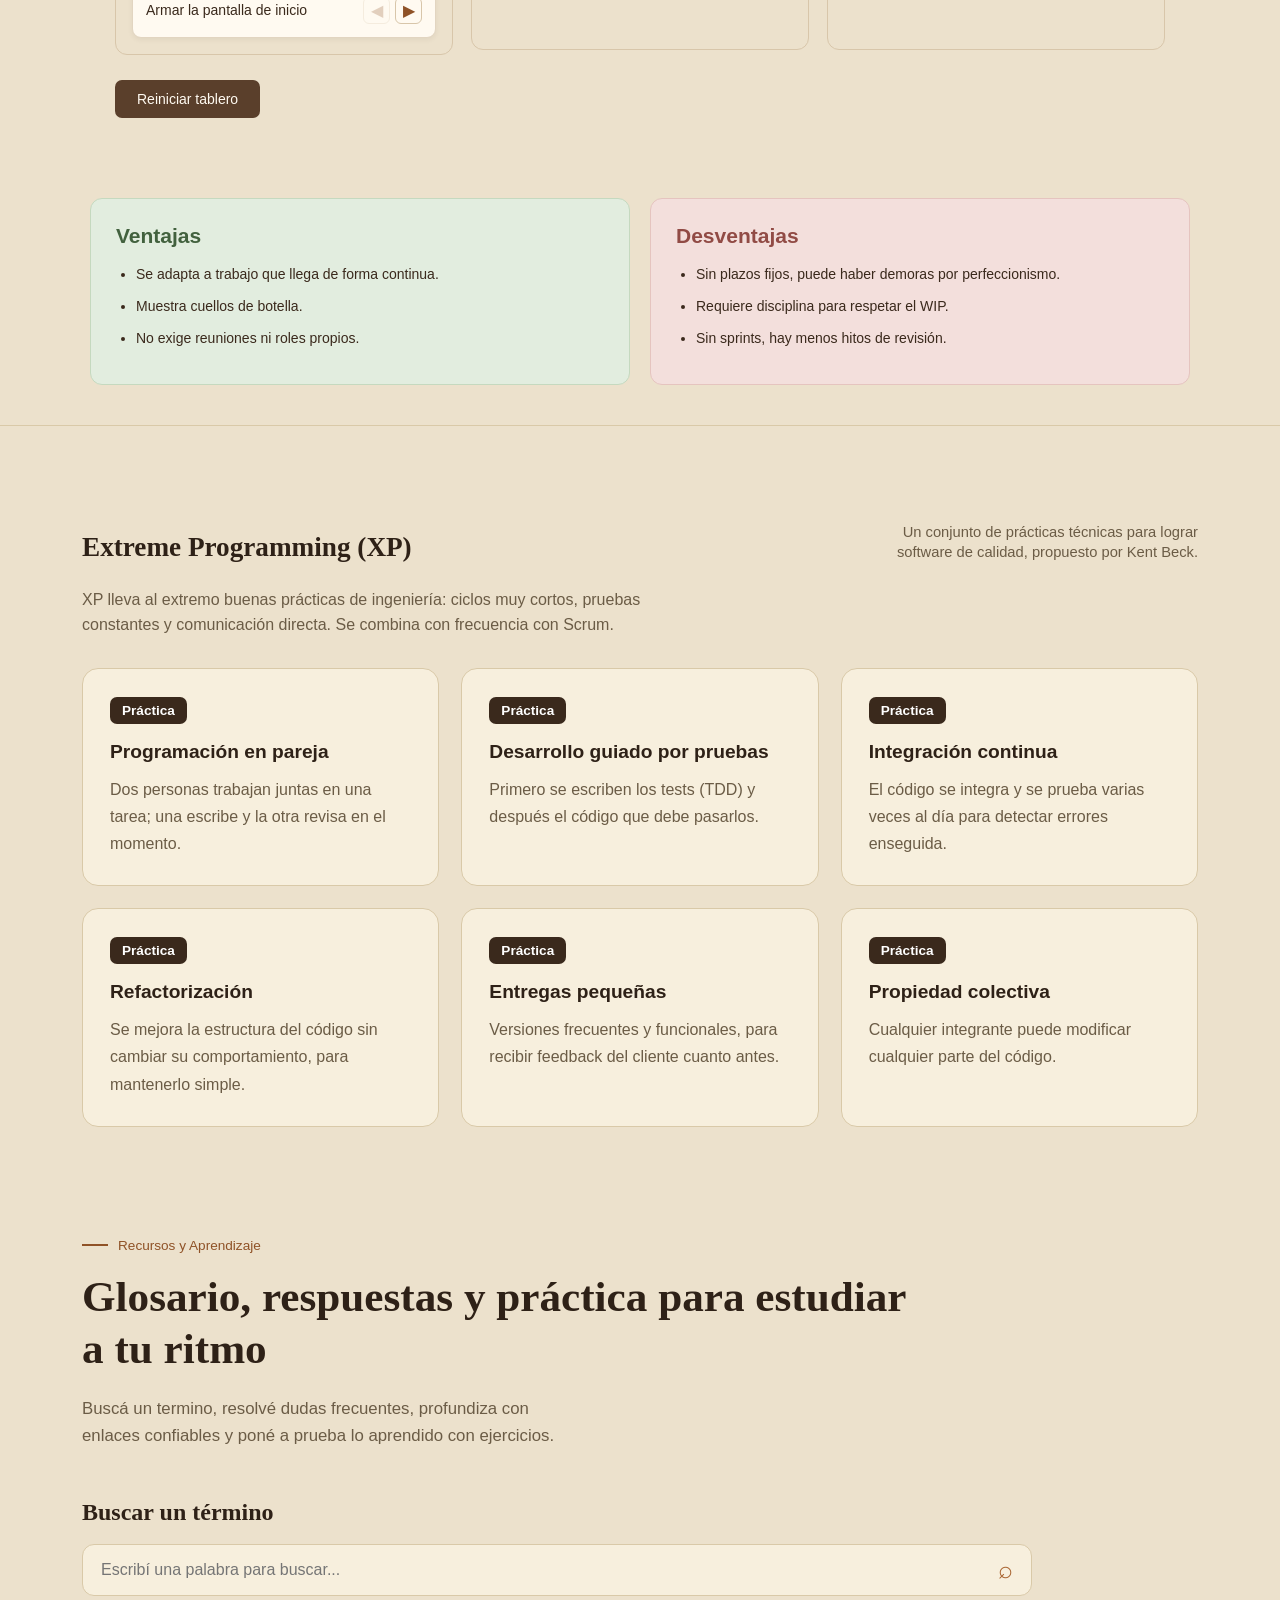
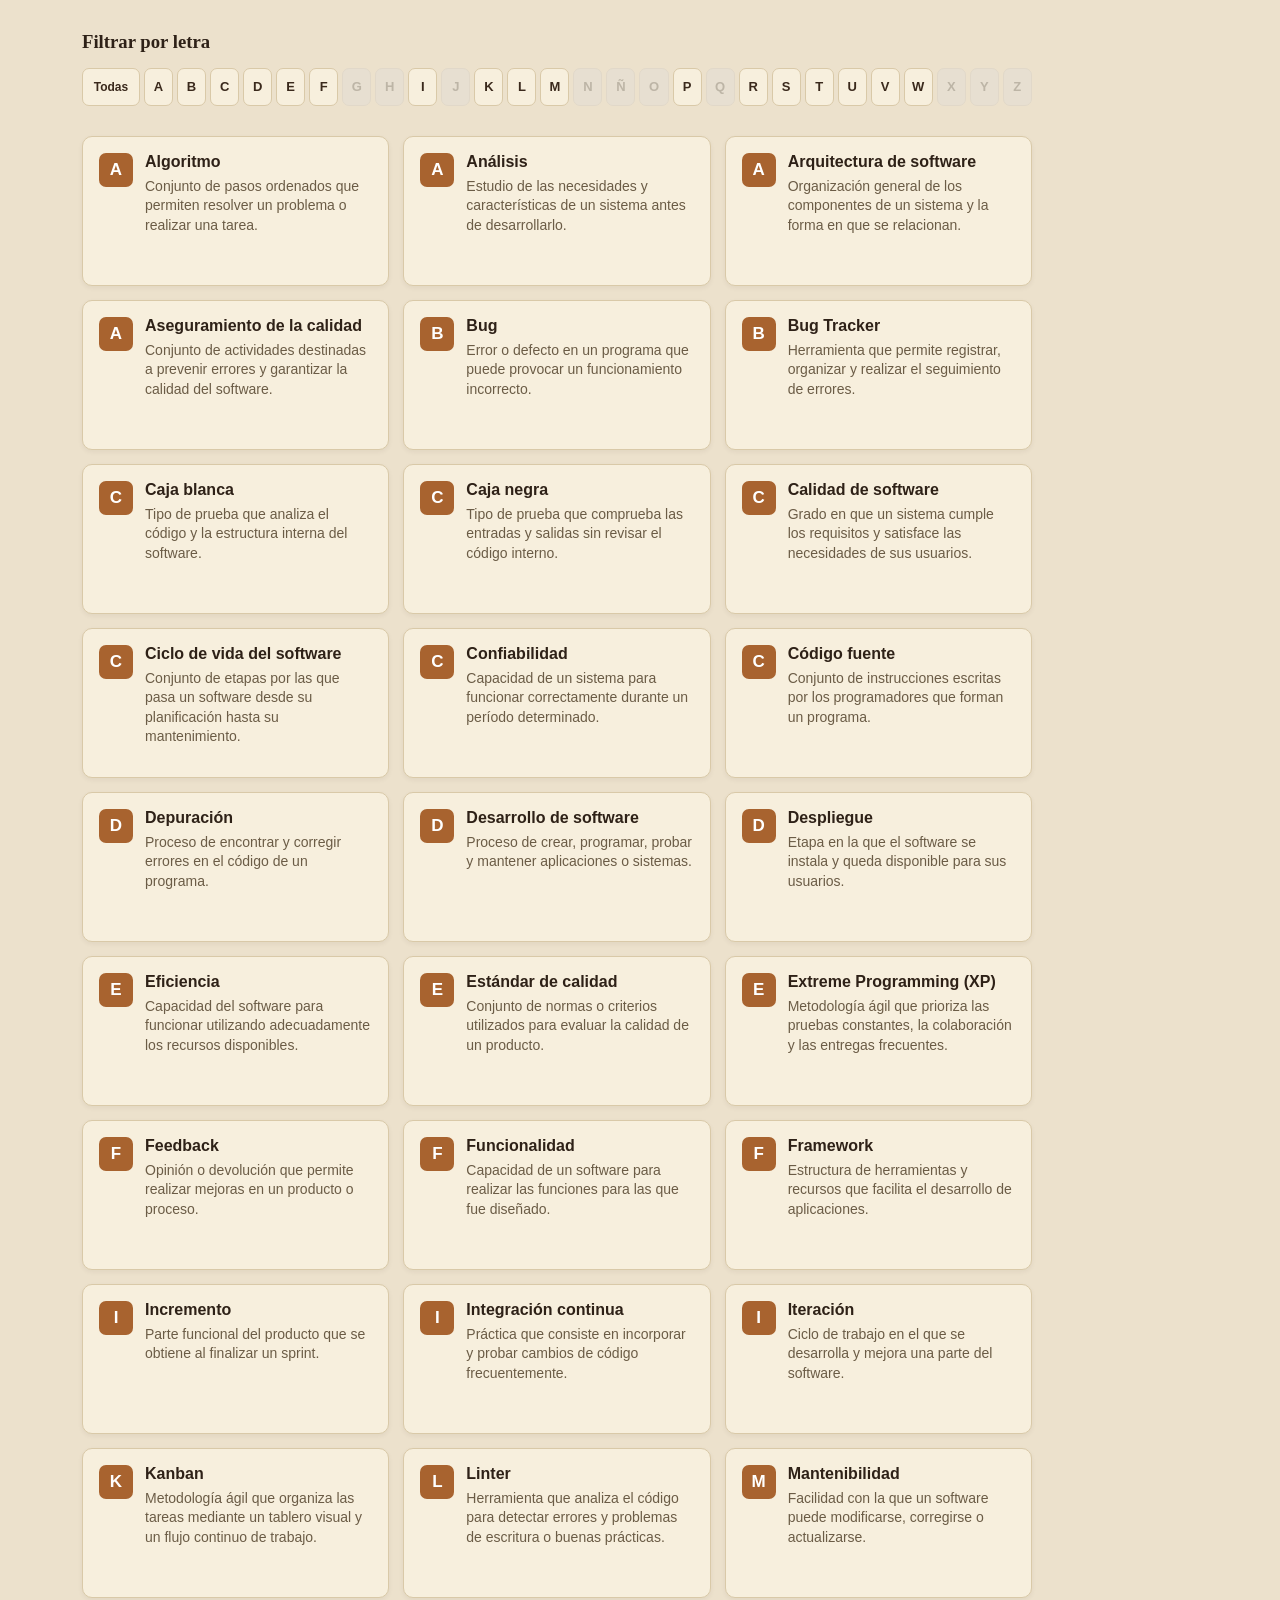
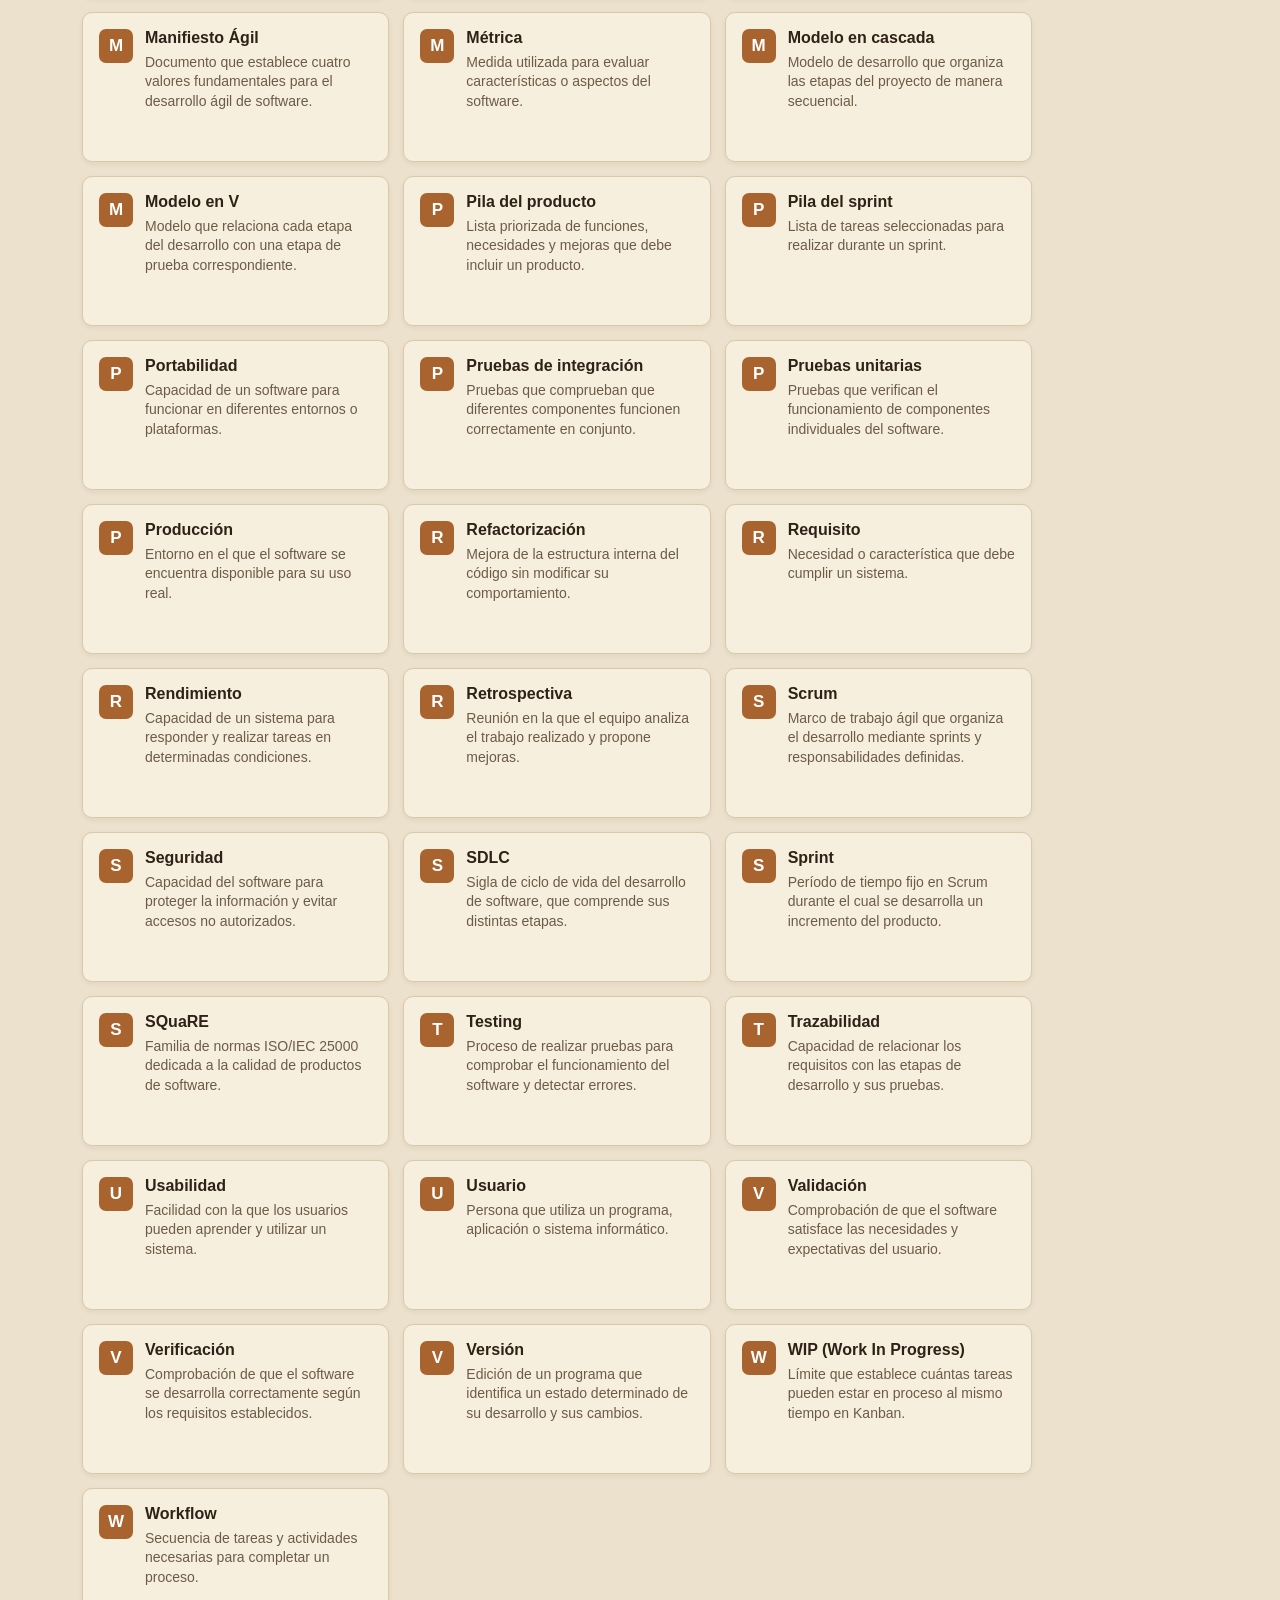
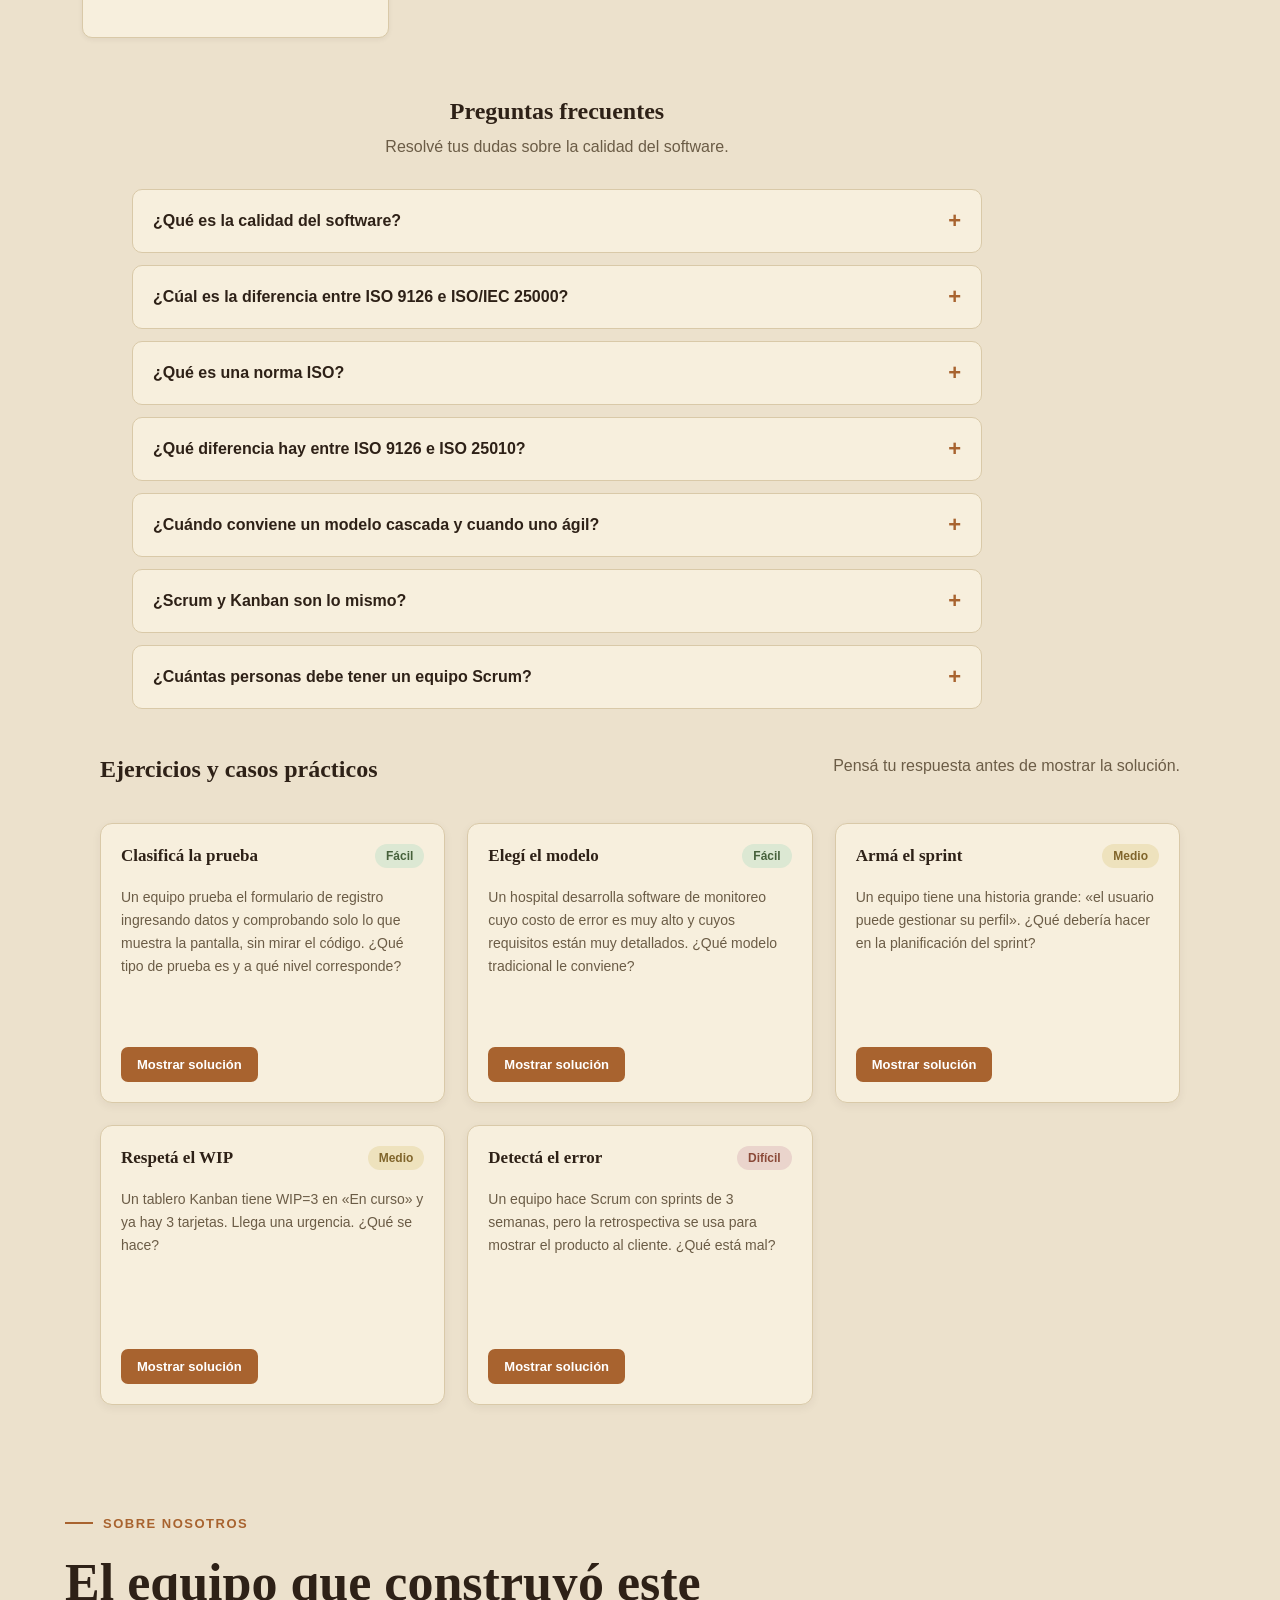
==== commit e880c498: "Refactor cronograma section for improved structure and styling; enhance responsiveness and interacti" ====
--- a/index.html
+++ b/index.html
@@ -1216,53 +1216,55 @@
       </article>
     </div>
 
-  </div> <!-- FIN DE .wrap -->
+  </div> 
+  <!-- FIN DE .wrap -->
+</section><!-- CRONOGRAMA DE UN SPRINT -->
+<section class="cronograma-section" id="cronograma" style="padding: 40px 20px !important;">
+  <div class="wrap" style="max-width: 920px !important; margin: 0 auto !important;">
+
+    <!-- Encabezado -->
+    <div class="cronograma-heading" style="text-align: left !important; margin-bottom: 30px !important;">
+      <h2 style="font-family: inherit !important; font-size: 1.8rem !important; color: #3d2b1f !important; margin-bottom: 8px !important;">Cronograma de un sprint</h2>
+      <p style="font-family: Arial, sans-serif !important; color: #665548 !important; font-size: 0.95rem !important; margin: 0 !important;">
+        Elegí una etapa para ver quién participa, cuánto dura y qué se obtiene.
+      </p>
+    </div>
+
+    <!-- Contenedor general del cronograma ajustado al ancho de las tarjetas -->
+    <div style="width: 100% !important; margin: 0 auto 35px auto !important;">
+      
+      <!-- Fila de círculos y línea -->
+      <div style="position: relative !important; display: flex !important; justify-content: space-between !important; align-items: center !important; height: 32px !important; padding: 0 35px !important;">
+        
+        <!-- Línea horizontal conectora -->
+        <div style="position: absolute !important; left: 55px !important; right: 55px !important; top: 50% !important; height: 1.5px !important; background-color: #a85632 !important; opacity: 0.35 !important; transform: translateY(-50%) !important; z-index: 1 !important;"></div>
+
+        <!-- Círculos -->
+        <button class="paso" data-paso="0" style="width: 30px !important; height: 30px !important; min-width: 30px !important; max-width: 30px !important; min-height: 30px !important; max-height: 30px !important; border-radius: 50% !important; border: 1.5px solid #a85632 !important; background-color: #f7eee1 !important; padding: 0 !important; margin: 0 !important; cursor: pointer !important; box-sizing: border-box !important; outline: none !important; z-index: 2 !important; position: relative !important;"></button>
+        <button class="paso" data-paso="1" style="width: 30px !important; height: 30px !important; min-width: 30px !important; max-width: 30px !important; min-height: 30px !important; max-height: 30px !important; border-radius: 50% !important; border: 1.5px solid #a85632 !important; background-color: #f7eee1 !important; padding: 0 !important; margin: 0 !important; cursor: pointer !important; box-sizing: border-box !important; outline: none !important; z-index: 2 !important; position: relative !important;"></button>
+        <button class="paso" data-paso="2" style="width: 30px !important; height: 30px !important; min-width: 30px !important; max-width: 30px !important; min-height: 30px !important; max-height: 30px !important; border-radius: 50% !important; border: 1.5px solid #a85632 !important; background-color: #f7eee1 !important; padding: 0 !important; margin: 0 !important; cursor: pointer !important; box-sizing: border-box !important; outline: none !important; z-index: 2 !important; position: relative !important;"></button>
+        <button class="paso" data-paso="3" style="width: 30px !important; height: 30px !important; min-width: 30px !important; max-width: 30px !important; min-height: 30px !important; max-height: 30px !important; border-radius: 50% !important; border: 1.5px solid #a85632 !important; background-color: #f7eee1 !important; padding: 0 !important; margin: 0 !important; cursor: pointer !important; box-sizing: border-box !important; outline: none !important; z-index: 2 !important; position: relative !important;"></button>
+        <button class="paso" data-paso="4" style="width: 30px !important; height: 30px !important; min-width: 30px !important; max-width: 30px !important; min-height: 30px !important; max-height: 30px !important; border-radius: 50% !important; border: 1.5px solid #a85632 !important; background-color: #f7eee1 !important; padding: 0 !important; margin: 0 !important; cursor: pointer !important; box-sizing: border-box !important; outline: none !important; z-index: 2 !important; position: relative !important;"></button>
+
+      </div>
+
+      <!-- Fila de etiquetas de texto debajo de los círculos -->
+      <div style="display: flex !important; justify-content: space-between !important; margin-top: 10px !important; padding: 0 5px !important;">
+        <span style="width: 90px; text-align: center; font-family: Arial, sans-serif !important; font-size: 0.88rem !important; color: #3d2b1f !important; font-weight: 500 !important;">Planificación</span>
+        <span style="width: 90px; text-align: center; font-family: Arial, sans-serif !important; font-size: 0.88rem !important; color: #3d2b1f !important; font-weight: 500 !important;">Desarrollo</span>
+        <span style="width: 90px; text-align: center; font-family: Arial, sans-serif !important; font-size: 0.88rem !important; color: #3d2b1f !important; font-weight: 500 !important;">Scrum diario</span>
+        <span style="width: 90px; text-align: center; font-family: Arial, sans-serif !important; font-size: 0.88rem !important; color: #3d2b1f !important; font-weight: 500 !important;">Revisión</span>
+        <span style="width: 90px; text-align: center; font-family: Arial, sans-serif !important; font-size: 0.88rem !important; color: #3d2b1f !important; font-weight: 500 !important;">Retrospectiva</span>
+      </div>
+
+    </div>
+
+<!-- TARJETAS INFORMATIVAS (SE LLENAN AUTOMÁTICAMENTE VIA JS) -->
+<div class="cronograma-tarjetas" style="display: grid !important; grid-template-columns: 1fr 1fr !important; gap: 24px !important;">
+  <div class="cronograma-info" id="cronogramaInfo" style="background-color: #f7eee1 !important; border: 1.5px solid #e5d6c2 !important; border-radius: 16px !important; padding: 30px !important; box-sizing: border-box !important;"></div>
+  <div class="cronograma-extra" id="cronogramaExtra" style="background-color: #3d2b1f !important; color: #f7eee1 !important; border-radius: 16px !important; padding: 30px !important; box-sizing: border-box !important; font-family: Arial, sans-serif !important;"></div>
+</div>
 </section>
-<section class="cronograma-section" id="cronograma">
-
-  <div class="cronograma-heading">
-    <h3>Cronograma de un Sprint</h3>
-    <p>Elegí una etapa para ver quién participa, cuánto dura y qué se obtiene.</p>
-  </div>
-
-  <div class="cronograma-pasos">
-
-    <div class="paso-item">
-      <button class="paso" data-paso="0">1</button>
-      <span>Planificación</span>
-    </div>
-
-    <div class="paso-item">
-      <button class="paso" data-paso="1">2</button>
-      <span>Desarrollo</span>
-    </div>
-    <div class="paso-item">
-      <button class="paso" data-paso="2">3</button>
-      <span>Scrum Diario</span>
-    </div>
-
-    <div class="paso-item">
-      <button class="paso" data-paso="3">4</button>
-      <span>Revisión</span>
-    </div>
-
-    <div class="paso-item">
-      <button class="paso" data-paso="4">5</button>
-      <span>Retrospectiva</span>
-    </div>
-
-  </div>
-<div class="cronograma-tarjetas">
-
-  <div class="cronograma-info" id="cronogramaInfo">
-    <!-- El JavaScript completa esta caja -->
-  </div>
-
-  <div class="cronograma-extra" id="cronogramaExtra">
-    <!-- El JavaScript completa esta caja -->
-  </div>
-
-</div></section>
 
 <!-- KANBAN -->
 <section id="kanban" class="block">
@@ -2457,4 +2459,5 @@
 <script src="script.js"></script>
 
 </body>
+
 </html>
--- a/styles.css
+++ b/styles.css
@@ -3466,4 +3466,210 @@
 .agiles-card p,
 .agiles-card .agiles-tag {
   font-family: Arial, sans-serif !important;
+}/* ==========================================================
+   ESTILO EXACTO DEL CRONOGRAMA (MÁRGENES, LÍNEA Y CÍRCULOS)
+   ========================================================== */
+
+/* Alineación del encabezado a la izquierda */
+.cronograma-heading {
+  text-align: left !important;
+  margin-bottom: 30px !important;
+}
+
+.cronograma-heading h2 {
+  font-family: inherit;
+  font-size: 1.8rem;
+  margin-bottom: 8px;
+  color: var(--brown-900, #3d2b1f);
+}
+
+.cronograma-sub {
+  font-family: Arial, sans-serif !important;
+  color: var(--ink-soft, #665548) !important;
+  font-size: 0.95rem !important;
+  margin: 0;
+}
+
+/* Contenedor de pasos con línea horizontal */
+.cronograma-pasos {
+  display: flex !important;
+  justify-content: space-between !important;
+  align-items: flex-start !important;
+  position: relative !important;
+  margin: 40px 0 35px 0 !important;
+  padding: 0 40px !important;
+}
+
+/* Línea conectora fina */
+.cronograma-pasos::before {
+  content: "" !important;
+  position: absolute !important;
+  top: 15px !important; /* Centra la línea con las bolitas */
+  left: 60px !important;
+  right: 60px !important;
+  height: 1px !important;
+  background-color: var(--cream-line, #d8c9b5) !important;
+  z-index: 1 !important;
+}
+
+/* Elemento individual del paso */
+.paso-item {
+  display: flex !important;
+  flex-direction: column !important;
+  align-items: center !important;
+  z-index: 2 !important;
+  text-align: center !important;
+  width: 100px !important;
+}
+
+/* Círculo estilo botón elegante (pequeño y fino) */
+.paso {
+  width: 30px !important;
+  height: 30px !important;
+  min-width: 30px !important;
+  border-radius: 50% !important;
+  border: 1.5px solid var(--clay, #a85632) !important;
+  background-color: var(--cream-bg, #f7eee1) !important;
+  cursor: pointer !important;
+  padding: 0 !important;
+  margin-bottom: 12px !important;
+  transition: all 0.2s ease !important;
+  box-sizing: border-box !important;
+  outline: none !important
+}/* ==========================================================
+   ESTILO EXACTO DEL CRONOGRAMA (MÁRGENES, LÍNEA Y CÍRCULOS)
+   ========================================================== */
+
+/* Alineación del encabezado a la izquierda */
+.cronograma-heading {
+  text-align: left !important;
+  margin-bottom: 30px !important;
+}
+
+.cronograma-heading h2 {
+  font-family: inherit;
+  font-size: 1.8rem;
+  margin-bottom: 8px;
+  color: var(--brown-900, #3d2b1f);
+}
+
+.cronograma-sub {
+  font-family: Arial, sans-serif !important;
+  color: var(--ink-soft, #665548) !important;
+  font-size: 0.95rem !important;
+  margin: 0;
+}
+
+/* Contenedor de pasos con línea horizontal */
+/* Contenedor de los pasos */
+.cronograma-pasos {
+  display: flex !important;
+  justify-content: space-between !important;
+  align-items: flex-start !important;
+  position: relative !important;
+  margin: 40px auto 35px auto !important;
+  max-width: 850px !important;
+  padding: 0 50px !important;
+}
+
+/* Línea conectora alineada milimétricamente al centro de los círculos (30px / 2 = 15px) */
+.cronograma-pasos::before {
+  content: "" !important;
+  position: absolute !important;
+  top: 15px !important; /* Altura exacta del centro de los círculos de 30px */
+  left: 70px !important;
+  right: 70px !important;
+  height: 1.5px !important;
+  background-color: var(--clay, #a85632) !important; /* Un tono un poco más definido para que luzca bien */
+  opacity: 0.4 !important;
+  z-index: 1 !important;
+}
+/* Elemento individual del paso */
+.paso-item {
+  display: flex !important;
+  flex-direction: column !important;
+  align-items: center !important;
+  z-index: 2 !important;
+  text-align: center !important;
+  width: 100px !important;
+}
+
+/* Círculo estilo botón elegante (BLINDADO CONTRA DEFORMACIONES) */
+button.paso,
+.paso {
+  width: 30px !important;
+  height: 30px !important;
+  min-width: 30px !important;
+  max-width: 30px !important;
+  min-height: 30px !important;
+  max-height: 30px !important;
+  aspect-ratio: 1 / 1 !important; /* Forza proporciones 1:1 perfectas */
+  flex-shrink: 0 !important;      /* Evita que flexbox aplaste el botón */
+  border-radius: 50% !important;
+  border: 1.5px solid var(--clay, #a85632) !important;
+  background-color: var(--cream-bg, #f7eee1) !important;
+  cursor: pointer !important;
+  padding: 0 !important;          /* Anula cualquier padding heredado de otros botones */
+  margin: 0 0 12px 0 !important;
+  transition: transform 0.2s ease, background-color 0.2s ease !important;
+  box-sizing: border-box !important;
+  outline: none !important;
+  line-height: 0 !important;
+  font-size: 0 !important;       /* Oculta cualquier residuo de texto interno */
+  display: inline-block !important;
+}
+
+/* Hover suave */
+button.paso:hover,
+.paso:hover {
+  transform: scale(1.1) !important;
+}
+
+/* Círculo seleccionado (relleno completo terracota) */
+button.paso.activo,
+.paso.activo {
+  background-color: var(--clay, #a85632) !important;
+  border-color: var(--clay, #a85632) !important;
+}
+
+/* Texto debajo del círculo */
+.paso-item span {
+  font-family: Arial, sans-serif !important;
+  font-size: 0.88rem !important;
+  color: var(--brown-800, #3d2b1f) !important;
+  font-weight: 500 !important;
+};
+
+
+/* Hover suave */
+.paso:hover {
+  transform: scale(1.1);
+}
+
+/* Círculo seleccionado (relleno completo terracota) */
+.paso.activo {
+  background-color: var(--clay, #a85632) !important;
+  border-color: var(--clay, #a85632) !important;
+}
+
+/* Texto debajo del círculo */
+.paso-item span {
+  font-family: Arial, sans-serif !important;
+  font-size: 0.88rem !important;
+  color: var(--brown-800, #3d2b1f) !important;
+  font-weight: 500 !important;
+}/* Forzar fuente Arial y estilos limpios en las tarjetas del cronograma */
+.cronograma-tarjetas, 
+.cronograma-tarjetas *, 
+.cronograma-info, 
+.cronograma-info *, 
+.cronograma-extra, 
+.cronograma-extra * {
+  font-family: Arial, sans-serif !important;
+}
+
+/* Títulos pequeños de la tarjeta derecha en minúsculas y sin mayúsculas automáticas */
+.cronograma-extra h3 {
+  text-transform: none !important;
+  font-weight: normal !important;
 }
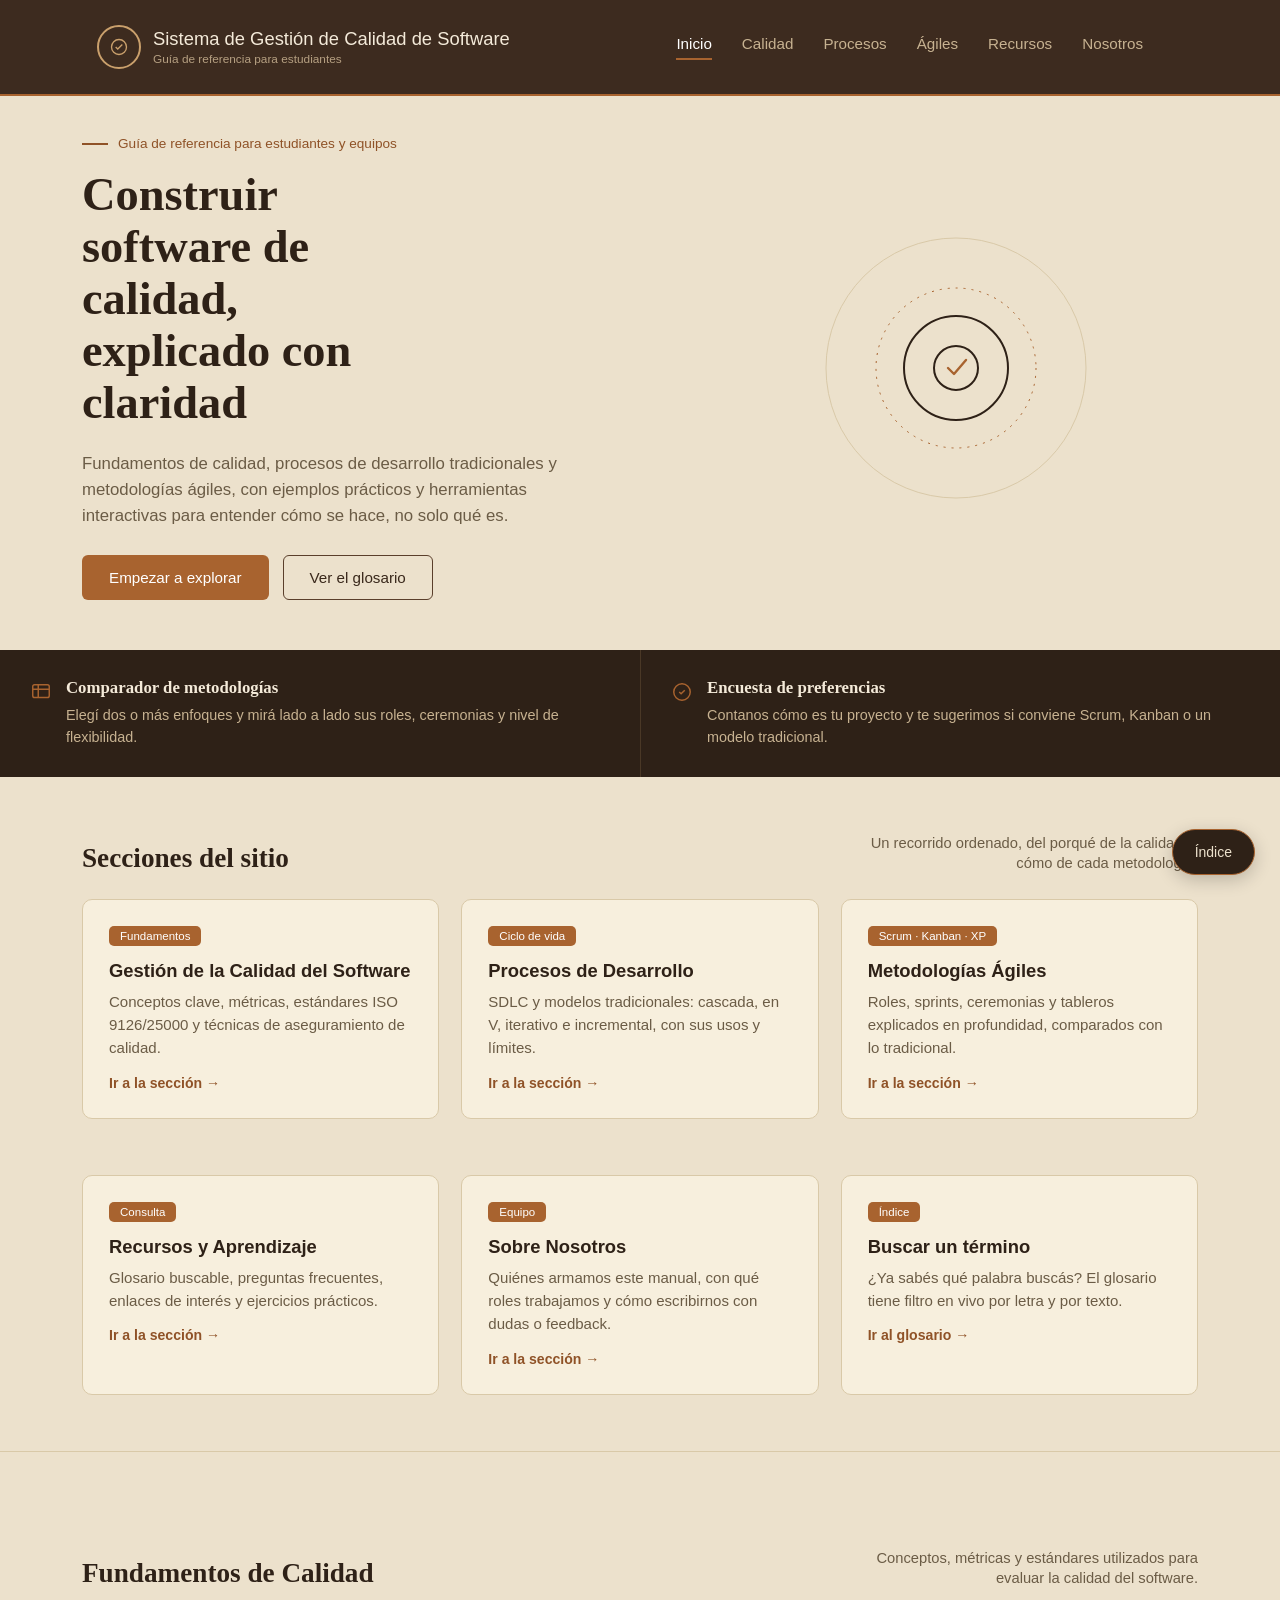
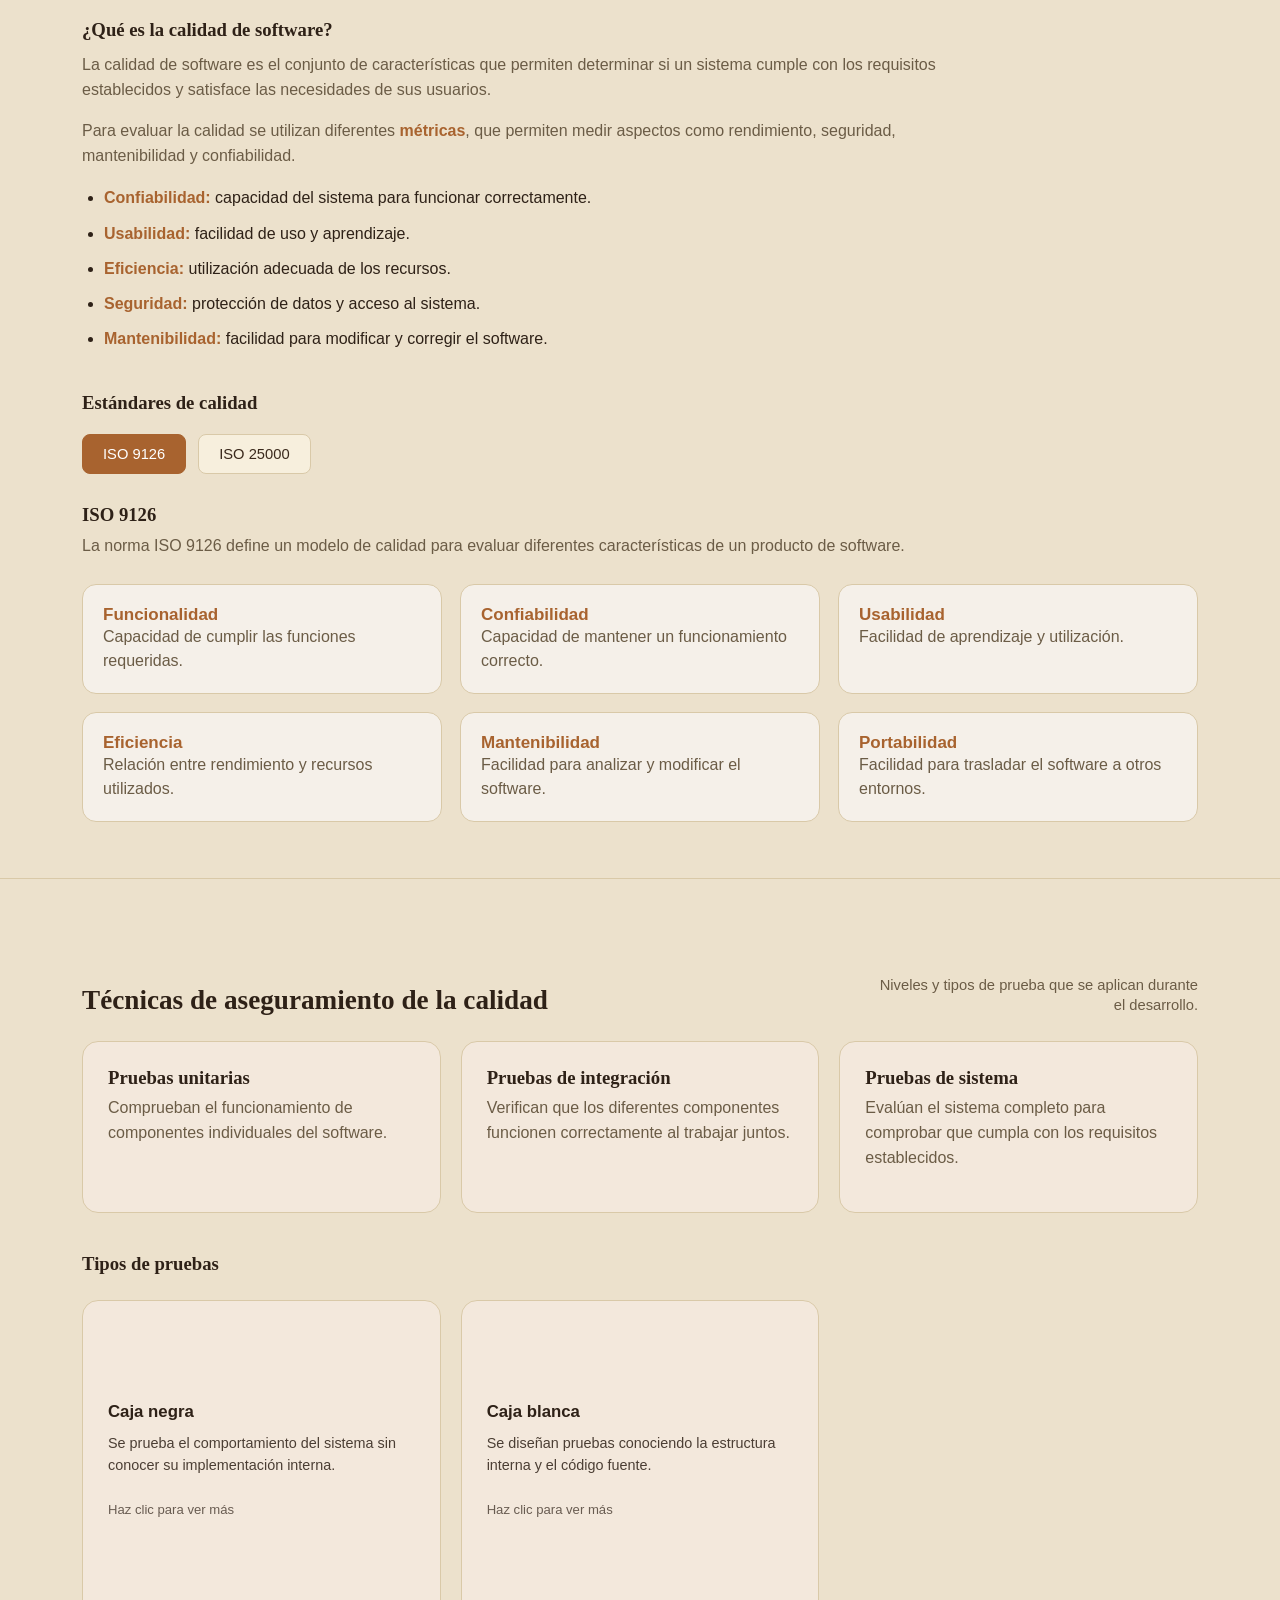
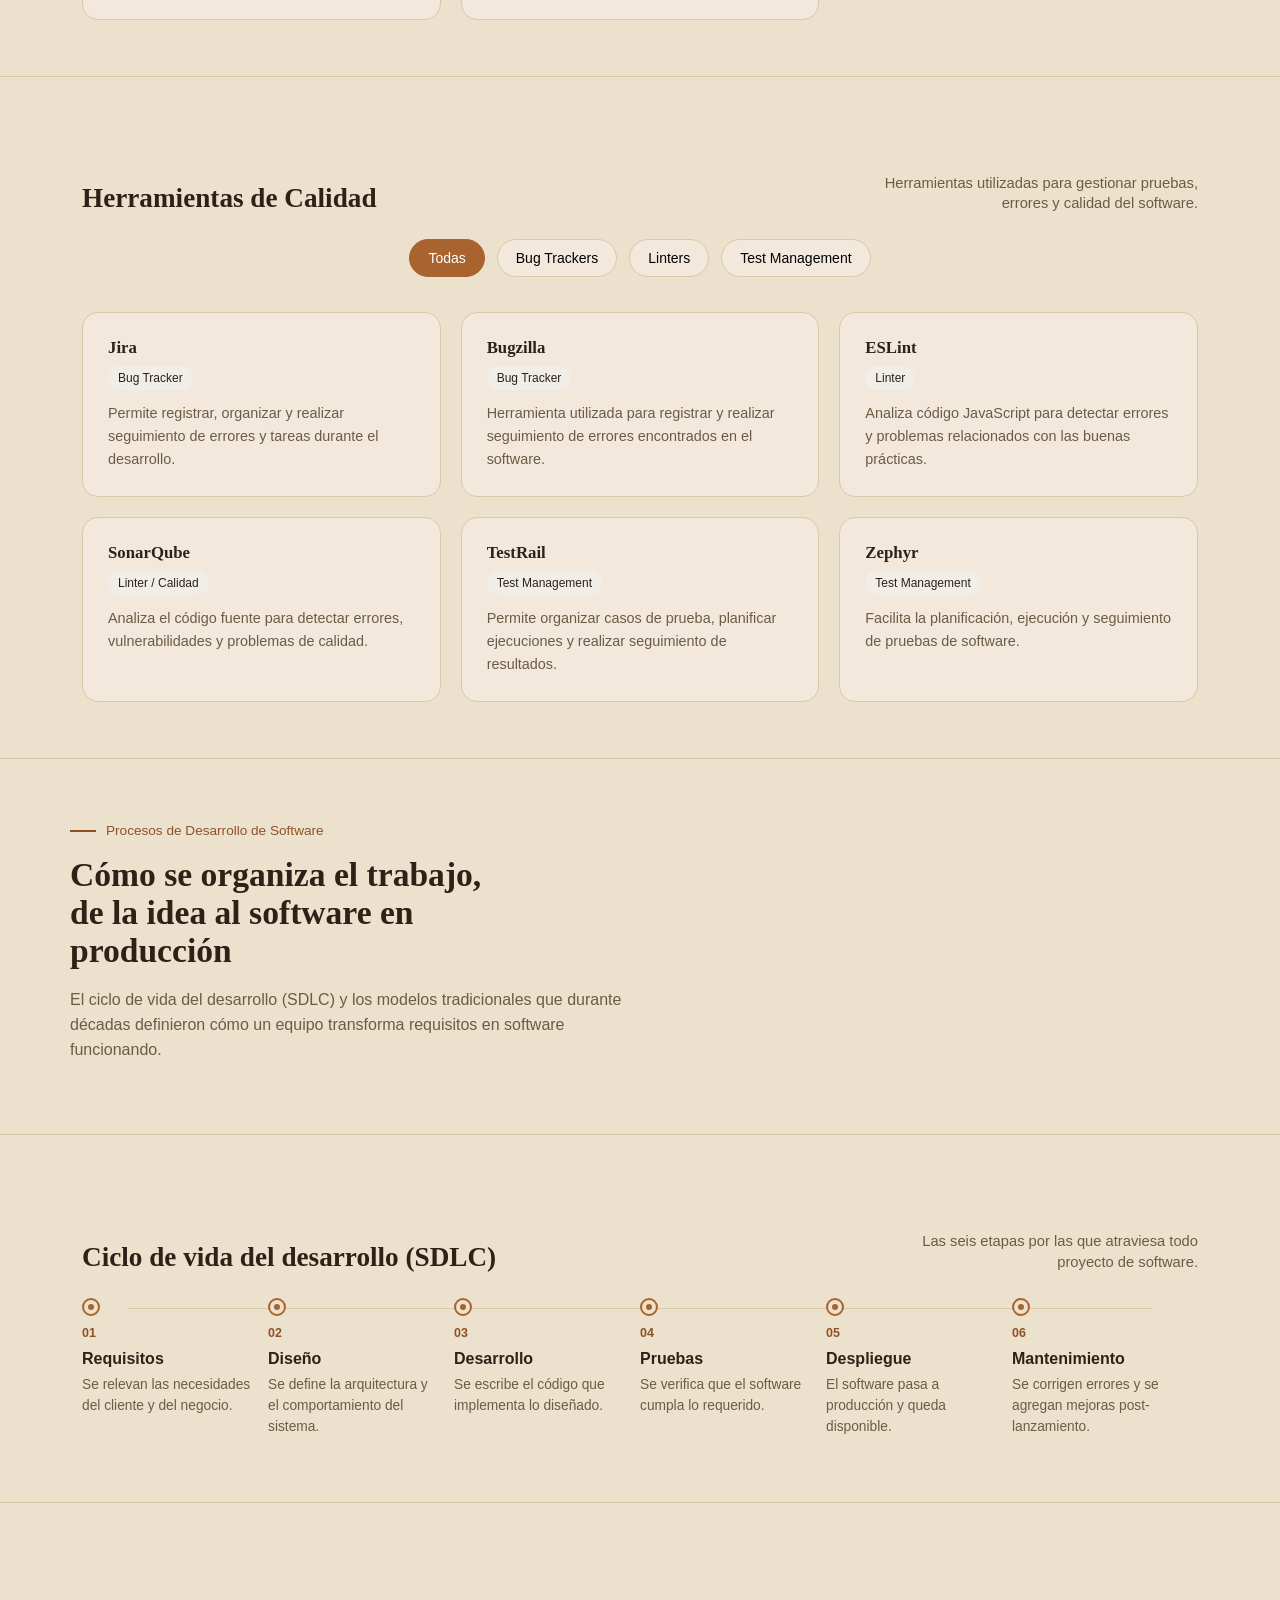
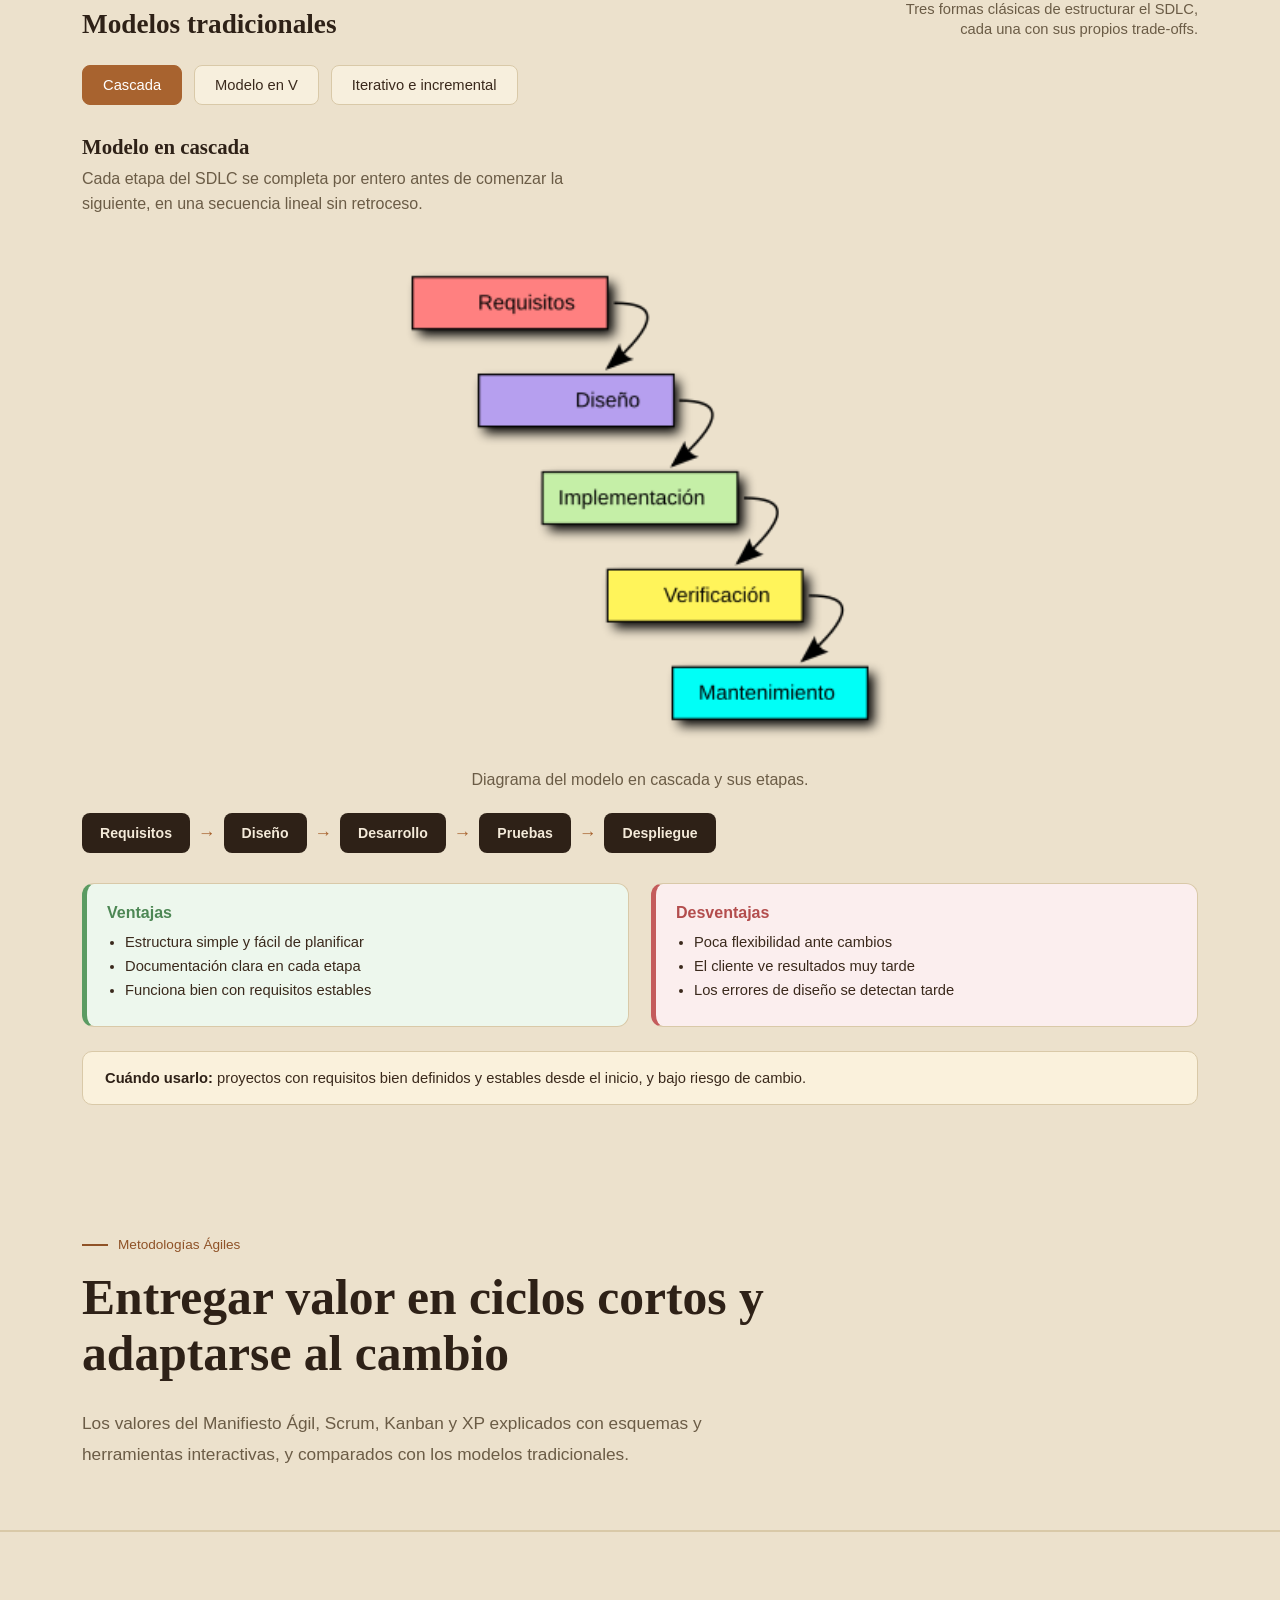
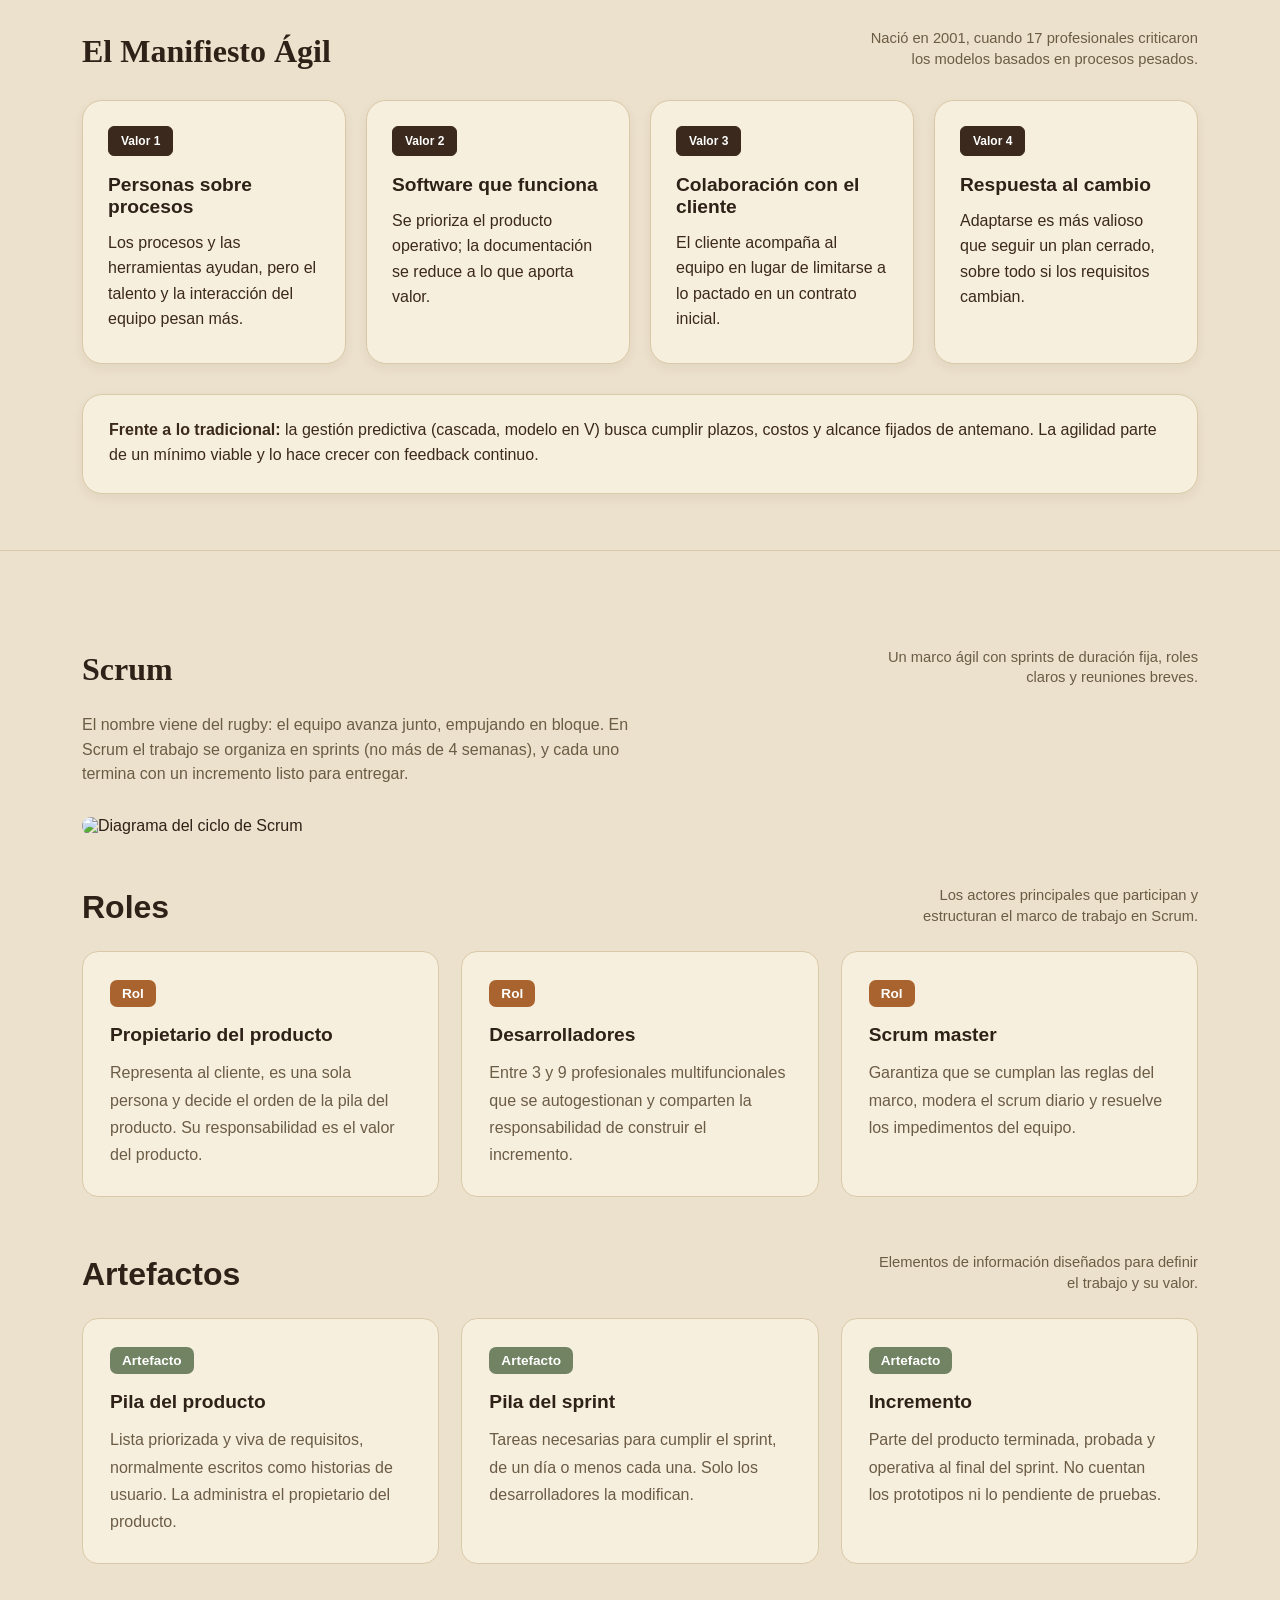
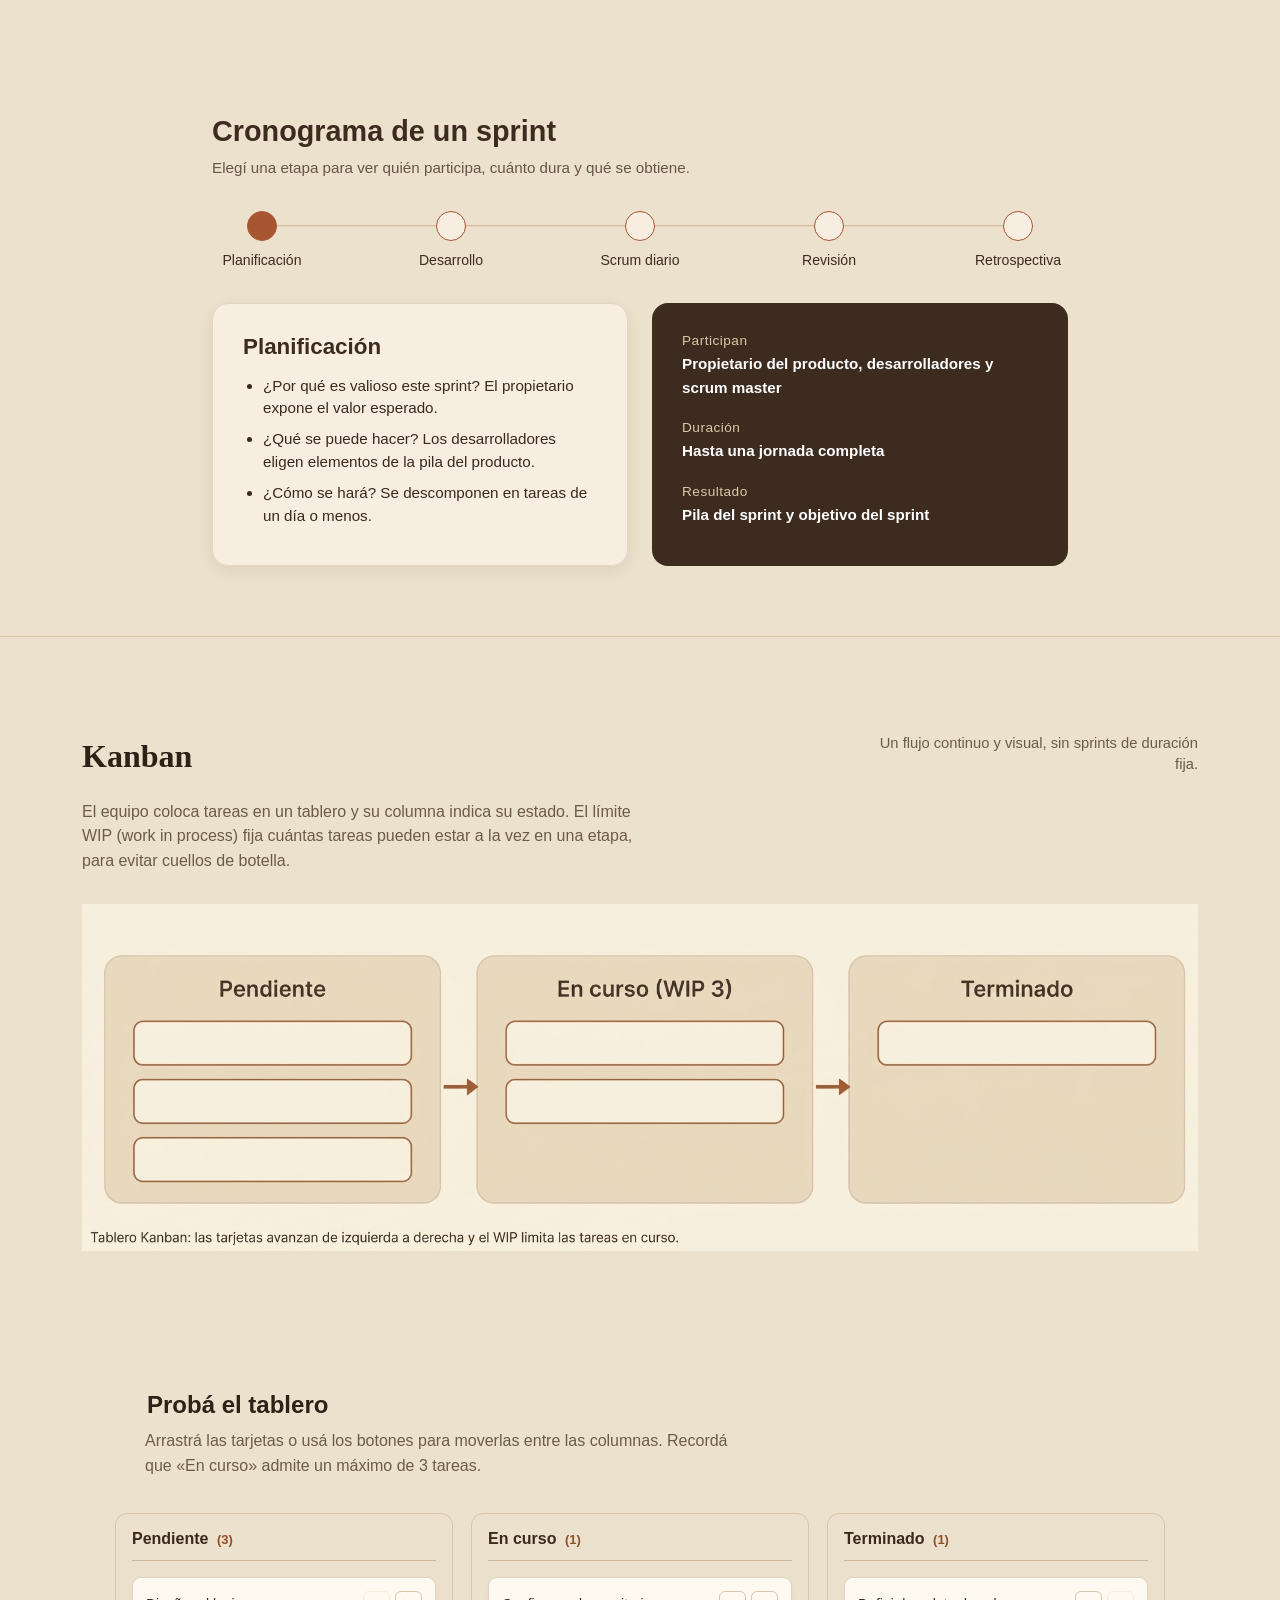
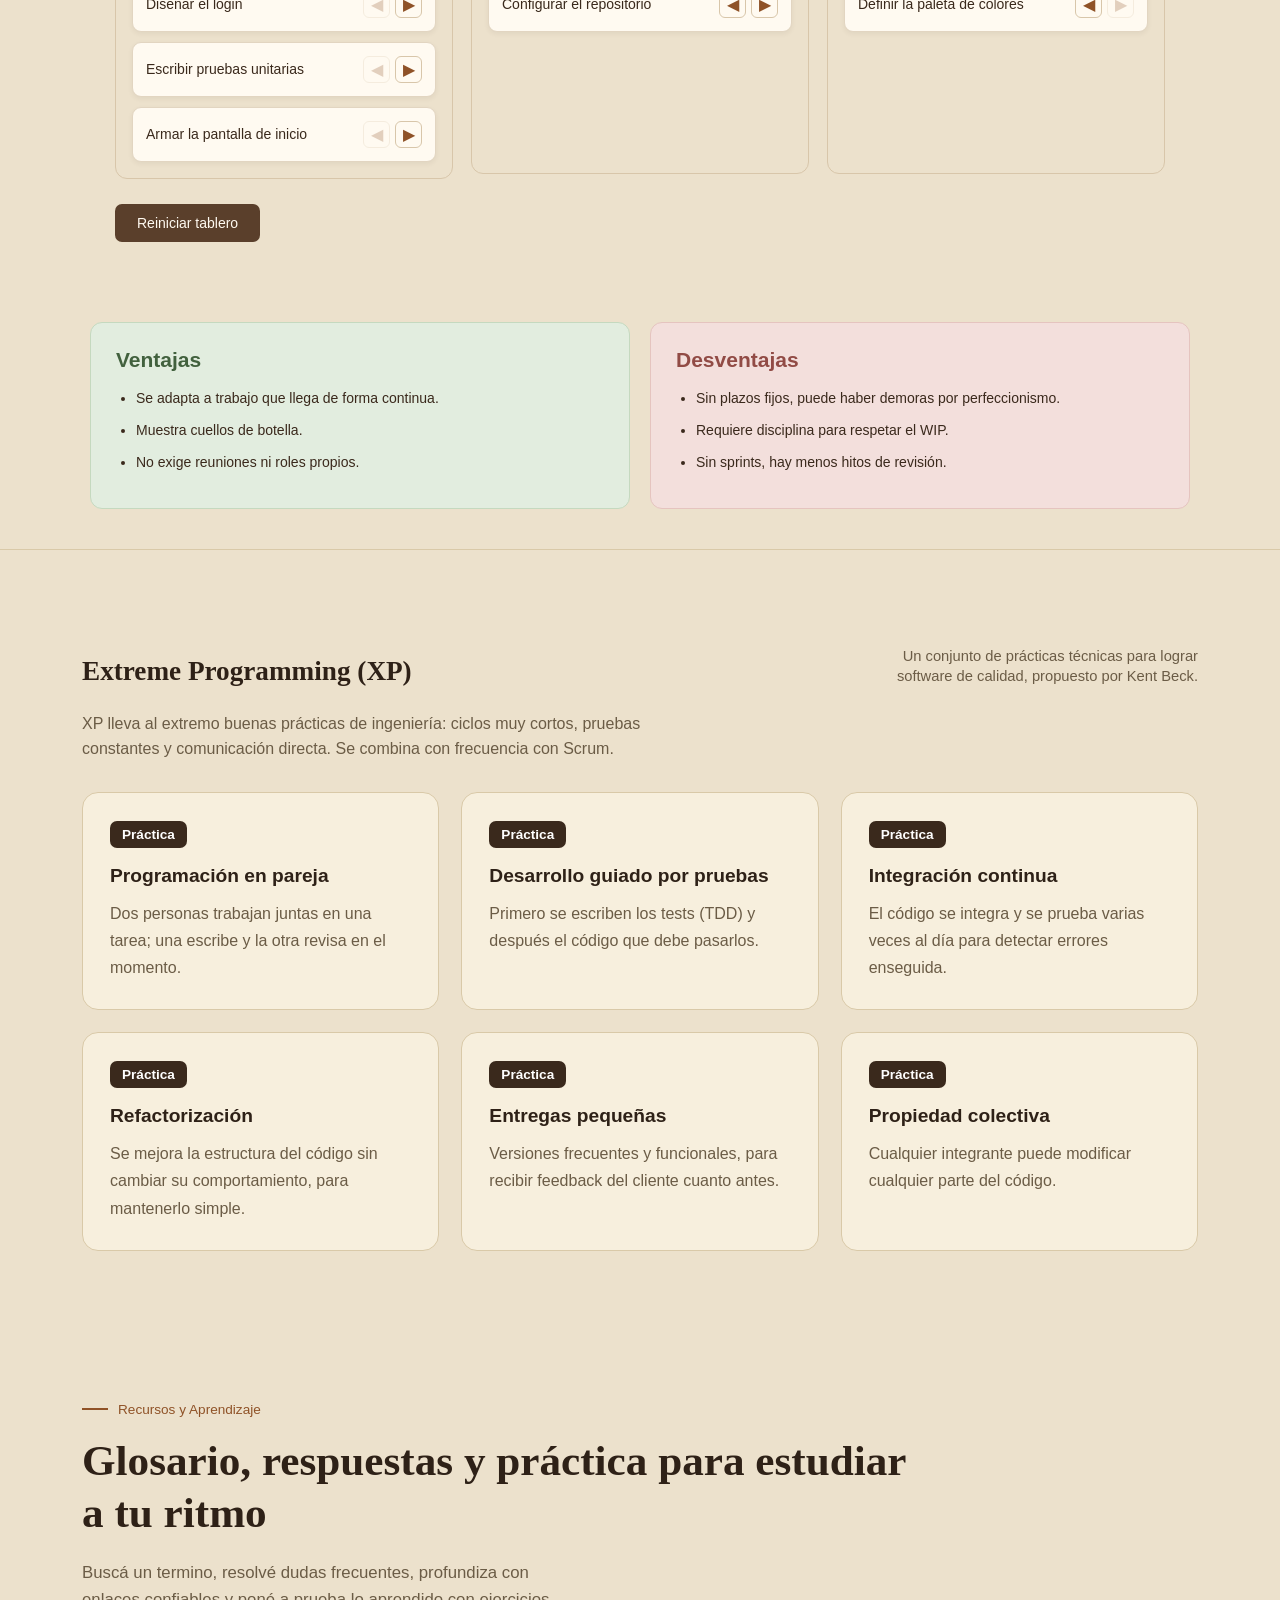
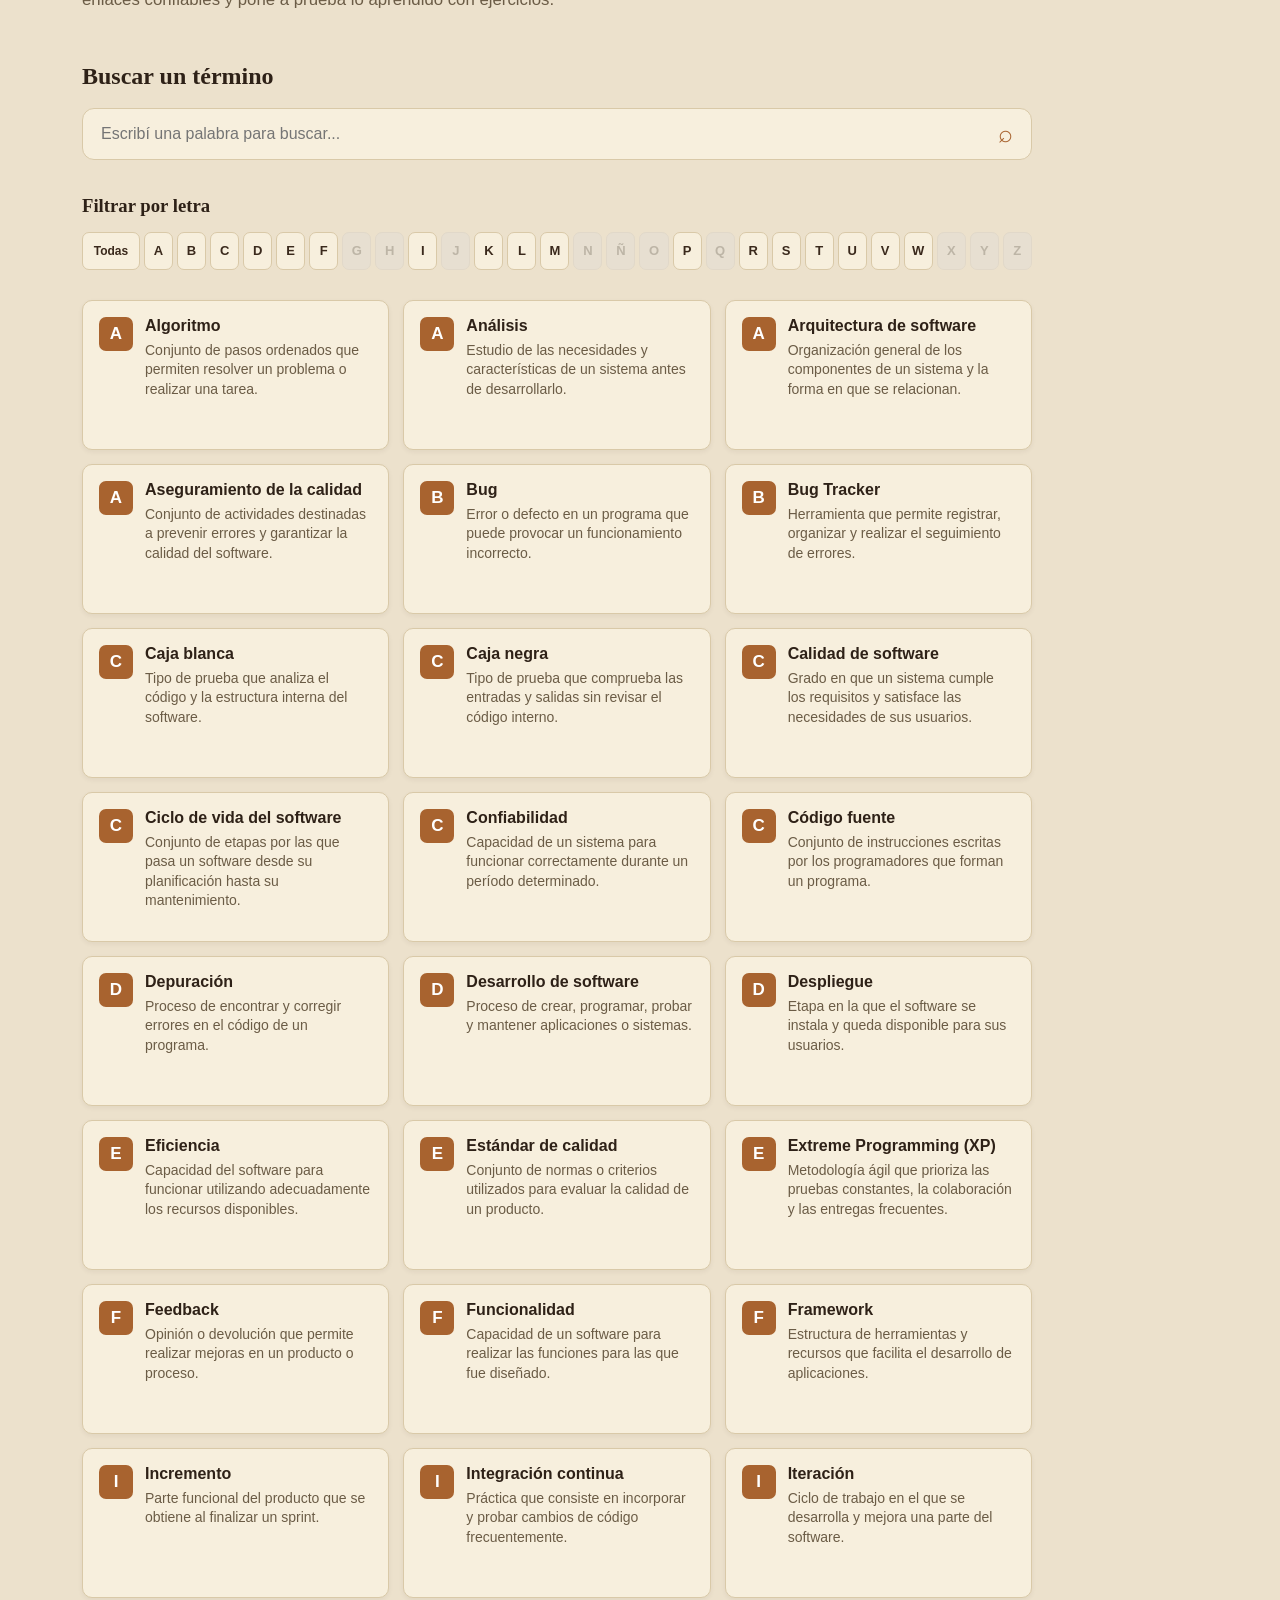
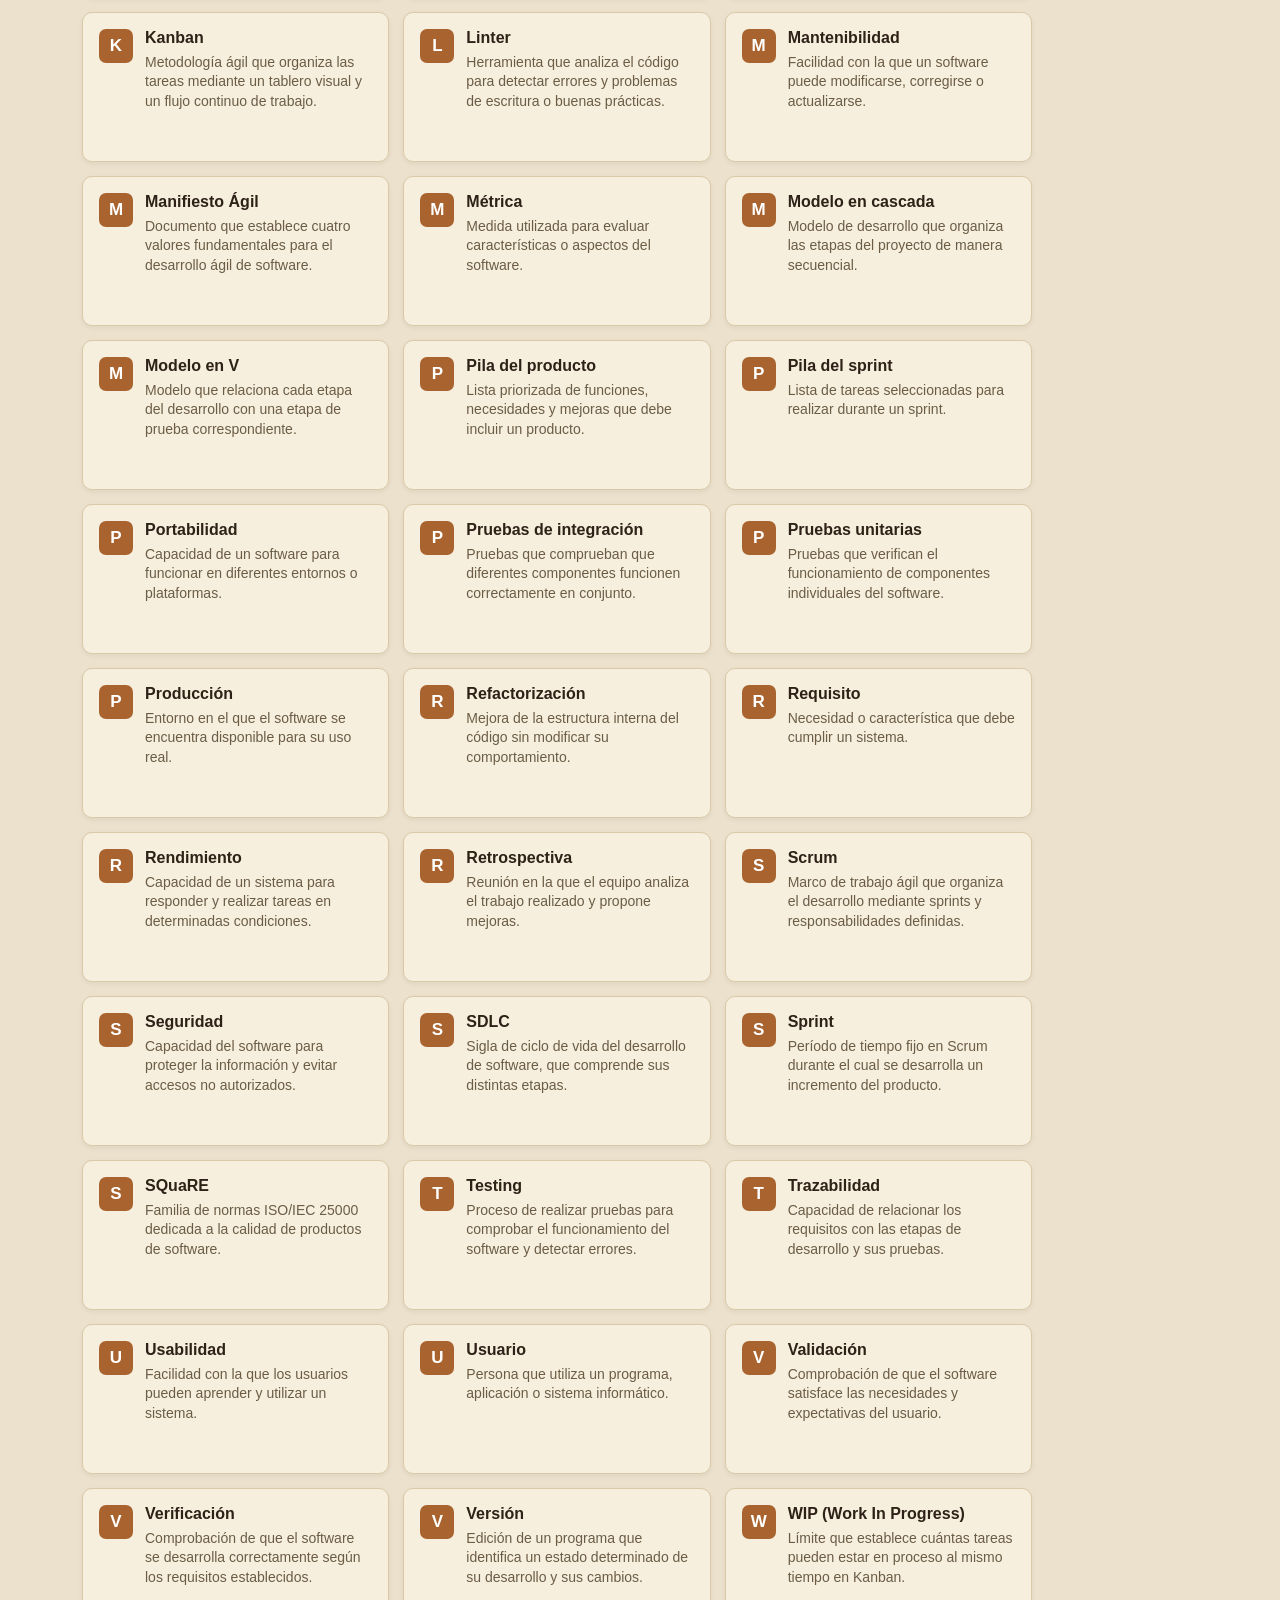
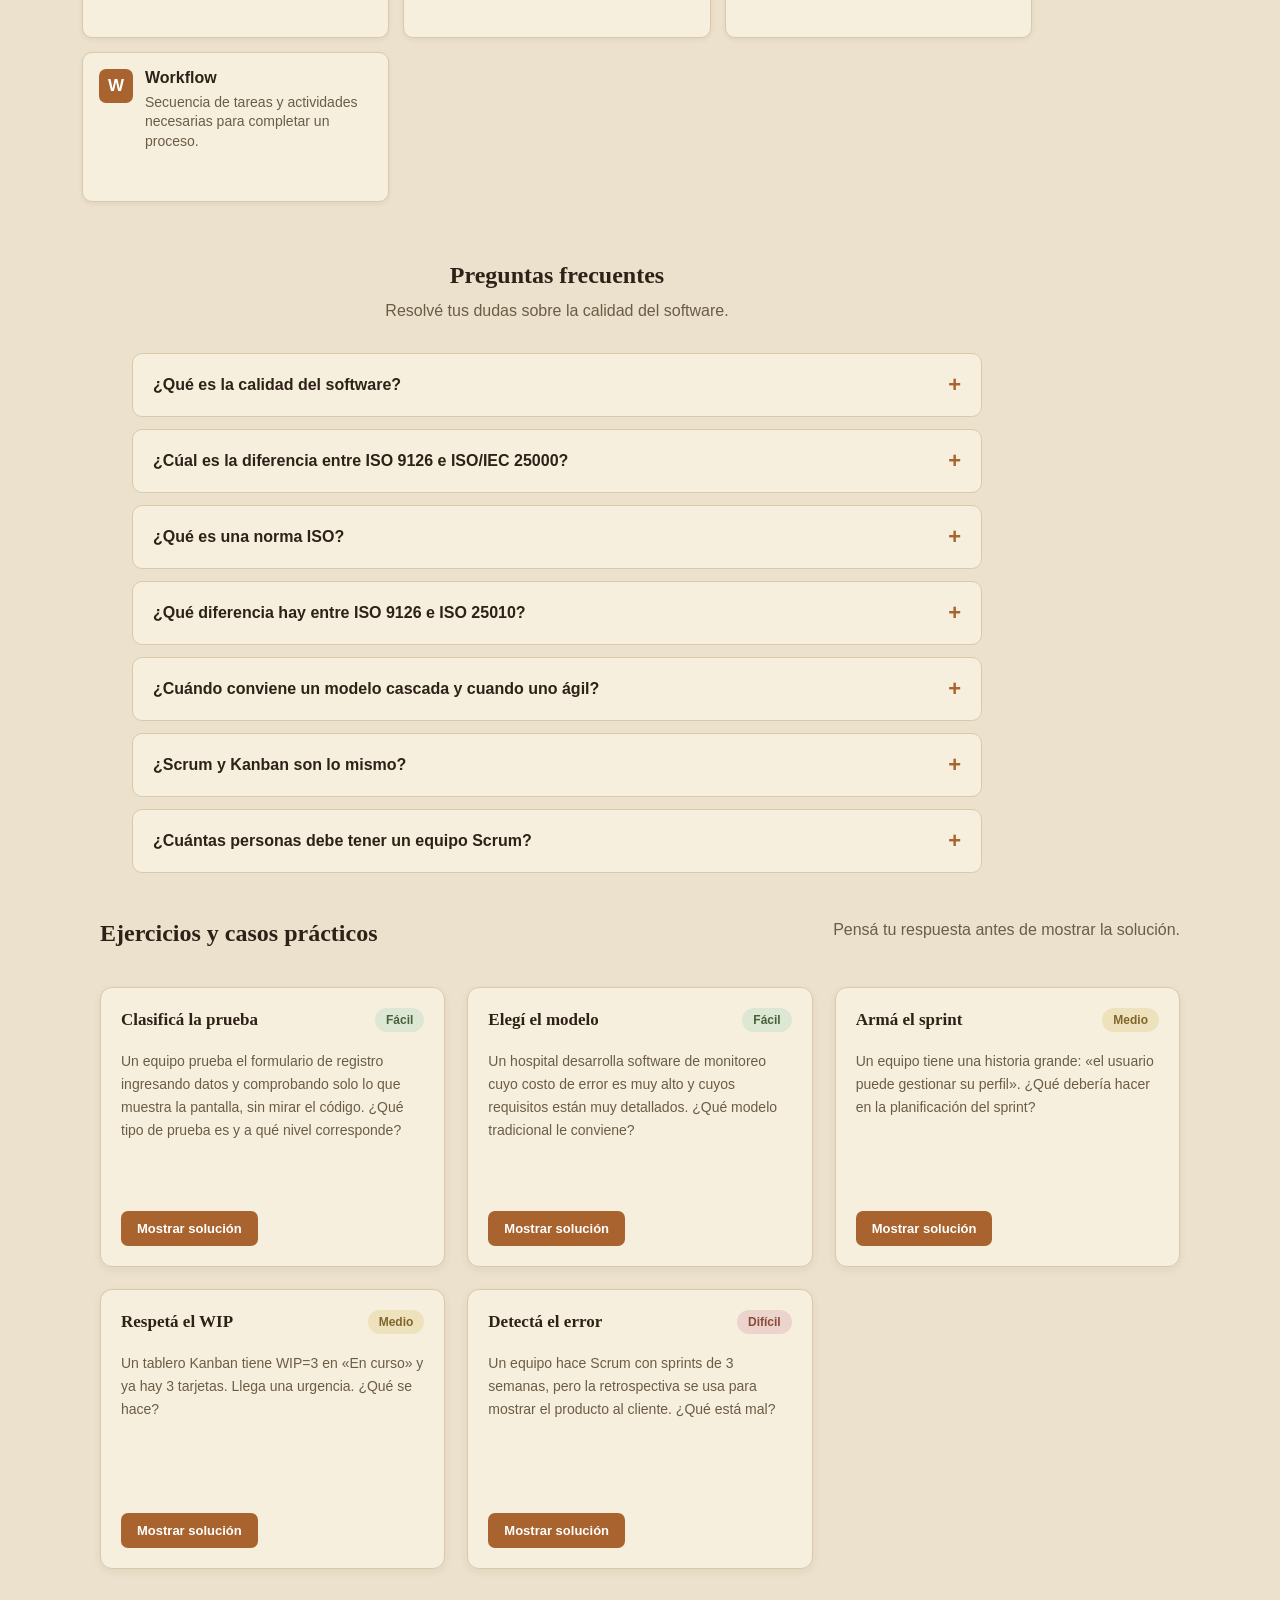
==== commit bd1d5c2f: "Refactor cronograma section for improved structure; enhance header and body styles for better layout" ====
--- a/index.html
+++ b/index.html
@@ -1218,7 +1218,8 @@
 
   </div> 
   <!-- FIN DE .wrap -->
-</section><!-- CRONOGRAMA DE UN SPRINT -->
+</section>
+<!-- CRONOGRAMA DE UN SPRINT -->
 <section class="cronograma-section" id="cronograma" style="padding: 40px 20px !important;">
   <div class="wrap" style="max-width: 920px !important; margin: 0 auto !important;">
 
--- a/styles.css
+++ b/styles.css
@@ -3672,4 +3672,151 @@
 .cronograma-extra h3 {
   text-transform: none !important;
   font-weight: normal !important;
+}/* 1. Asegurar que el header no se chupe el contenido de arriba */
+header {
+  position: relative !important;
+  width: 100% !important;
+  background-color: #3d2b1f !important; /* El color marrón de tu barra de navegación */
+}
+
+/* 2. Darle el margen o espaciado correcto a la sección principal para que respire */
+body {
+  margin: 0 !important;
+  background-color: #f7eee1 !important; /* El fondo crema general */
+}
+
+/* 3. Espaciado interno superior para la sección hero */
+.hero-section, .hero, main > section:first-of-type {
+  padding-top: 40px !important;
+}/* Contenedor del logo en el header */
+.header-brand, .logo-container, .navbar-brand {
+  display: flex !important;
+  flex-direction: column !important;
+  align-items: flex-start !important;
+}
+
+.header-brand span, .logo-subtitle {
+  margin-top: 4px !important;
+  font-size: 0.8rem !important;
+}/* 1. Darle altura adecuada al header y usar flexbox para centrar todo */
+header, nav, .navbar {
+  height: auto !important;
+  min-height: 70px !important;
+  padding: 12px 40px !important;
+  display: flex !important;
+  align-items: center !important; /* Centra verticalmente todos los elementos */
+  justify-content: space-between !important;
+  box-sizing: border-box !important;
+  overflow: visible !important; /* Asegura que nada se corte */
+}
+
+/* 2. Solucionar el bloque del logo y subtítulo */
+.logo-container, .header-brand, .brand {
+  display: flex !important;
+  align-items: center !important;
+  gap: 12px !important;
+  height: auto !important;
+  overflow: visible !important;
+}
+
+/* En el contenedor de los textos del logo */
+.logo-text, .brand-text {
+  display: flex !important;
+  flex-direction: column !important;
+  justify-content: center !important;
+  line-height: 1.2 !important;
+}
+
+.logo-text h1, .logo-text span:first-child, .brand-title {
+  font-size: 1.05rem !important;
+  font-weight: bold !important;
+  margin: 0 !important;
+  line-height: 1.2 !important;
+}
+
+.logo-text p, .logo-text span:last-child, .brand-subtitle {
+  font-size: 0.75rem !important;
+  margin: 2px 0 0 0 !important;
+  opacity: 0.8 !important;
+  line-height: 1.1 !important;
+  display: block !important;
+}
+
+/* 3. Alinear los enlaces del menú de navegación con el logo */
+header ul, .nav-links, .menu {
+  display: flex !important;
+  align-items: center !important;
+  gap: 24px !important;
+  margin: 0 !important;
+  padding: 0 !important;
+  list-style: none !important;
+}
+/* Forzar barra marrón inferior de punta a punta */
+.banner-two {
+  width: 100vw !important;
+  position: relative !important;
+  left: 50% !important;
+  right: 50% !important;
+  margin-left: -50vw !important;
+  margin-right: -50vw !important;
+  border-radius: 0 !important;
+  max-width: none !important;
+}/* Separar la barra marrón del contenido de arriba para que no quede pegada */
+.banner-two {
+  margin-top: 50px !important;
+}
+/* 1. Fondo universal para la raíz y el cuerpo */
+html, body {
+  background-color: var(--cream-bg) !important;
+  margin: 0 !important;
+  padding: 0 !important;
+}
+
+/* 2. Asegurar que las clases de páginas específicas hereden o usen el mismo fondo */
+.agiles-page {
+  background-color: var(--cream-bg) !important;
+  color: var(--ink);
+  min-height: 100vh; /* Ocupa al menos toda la altura de la pantalla */
+}/* Efecto de elevación y movimiento al pasar el cursor por las tarjetas del Manifiesto Ágil */
+.agiles-card {
+  transition: transform 0.35s cubic-bezier(0.4, 0, 0.2, 1), box-shadow 0.35s cubic-bezier(0.4, 0, 0.2, 1) !important;
+}
+
+.agiles-card:hover {
+  transform: translateY(-8px) !important;
+  box-shadow: 0 12px 30px rgba(46, 33, 23, 0.12) !important;
+}/* Animación de elevación para las cajas del Manifiesto Ágil (.info-box) */
+.info-box {
+  transition: transform 0.35s cubic-bezier(0.4, 0, 0.2, 1), box-shadow 0.35s cubic-bezier(0.4, 0, 0.2, 1) !important;
+}
+
+.info-box:hover {
+  transform: translateY(-8px) !important;
+  box-shadow: 0 12px 30px rgba(46, 33, 23, 0.12) !important;
+}/* Animación de elevación al pasar el cursor */
+.kanban-ventajas {
+  transition: transform 0.35s cubic-bezier(0.4, 0, 0.2, 1), box-shadow 0.35s cubic-bezier(0.4, 0, 0.2, 1) !important;
+}
+
+.kanban-ventajas:hover {
+  transform: translateY(-8px) !important;
+  box-shadow: 0 12px 30px rgba(46, 33, 23, 0.12) !important;
+}/* Animación de elevación al pasar el cursor */
+.kanban-desventajas {
+  transition: transform 0.35s cubic-bezier(0.4, 0, 0.2, 1), box-shadow 0.35s cubic-bezier(0.4, 0, 0.2, 1) !important;
+}
+
+.kanban-desventajas:hover {
+  transform: translateY(-8px) !important;
+  box-shadow: 0 12px 30px rgba(46, 33, 23, 0.12) !important;
+}footer, .site-footer {
+  width: 100vw !important;
+  position: relative !important;
+  left: 50% !important;
+  right: 50% !important;
+  margin-left: -50vw !important;
+  margin-right: -50vw !important;
+  border-radius: 0 !important;
+  max-width: none !important;
+  box-sizing: border-box !important;
 }
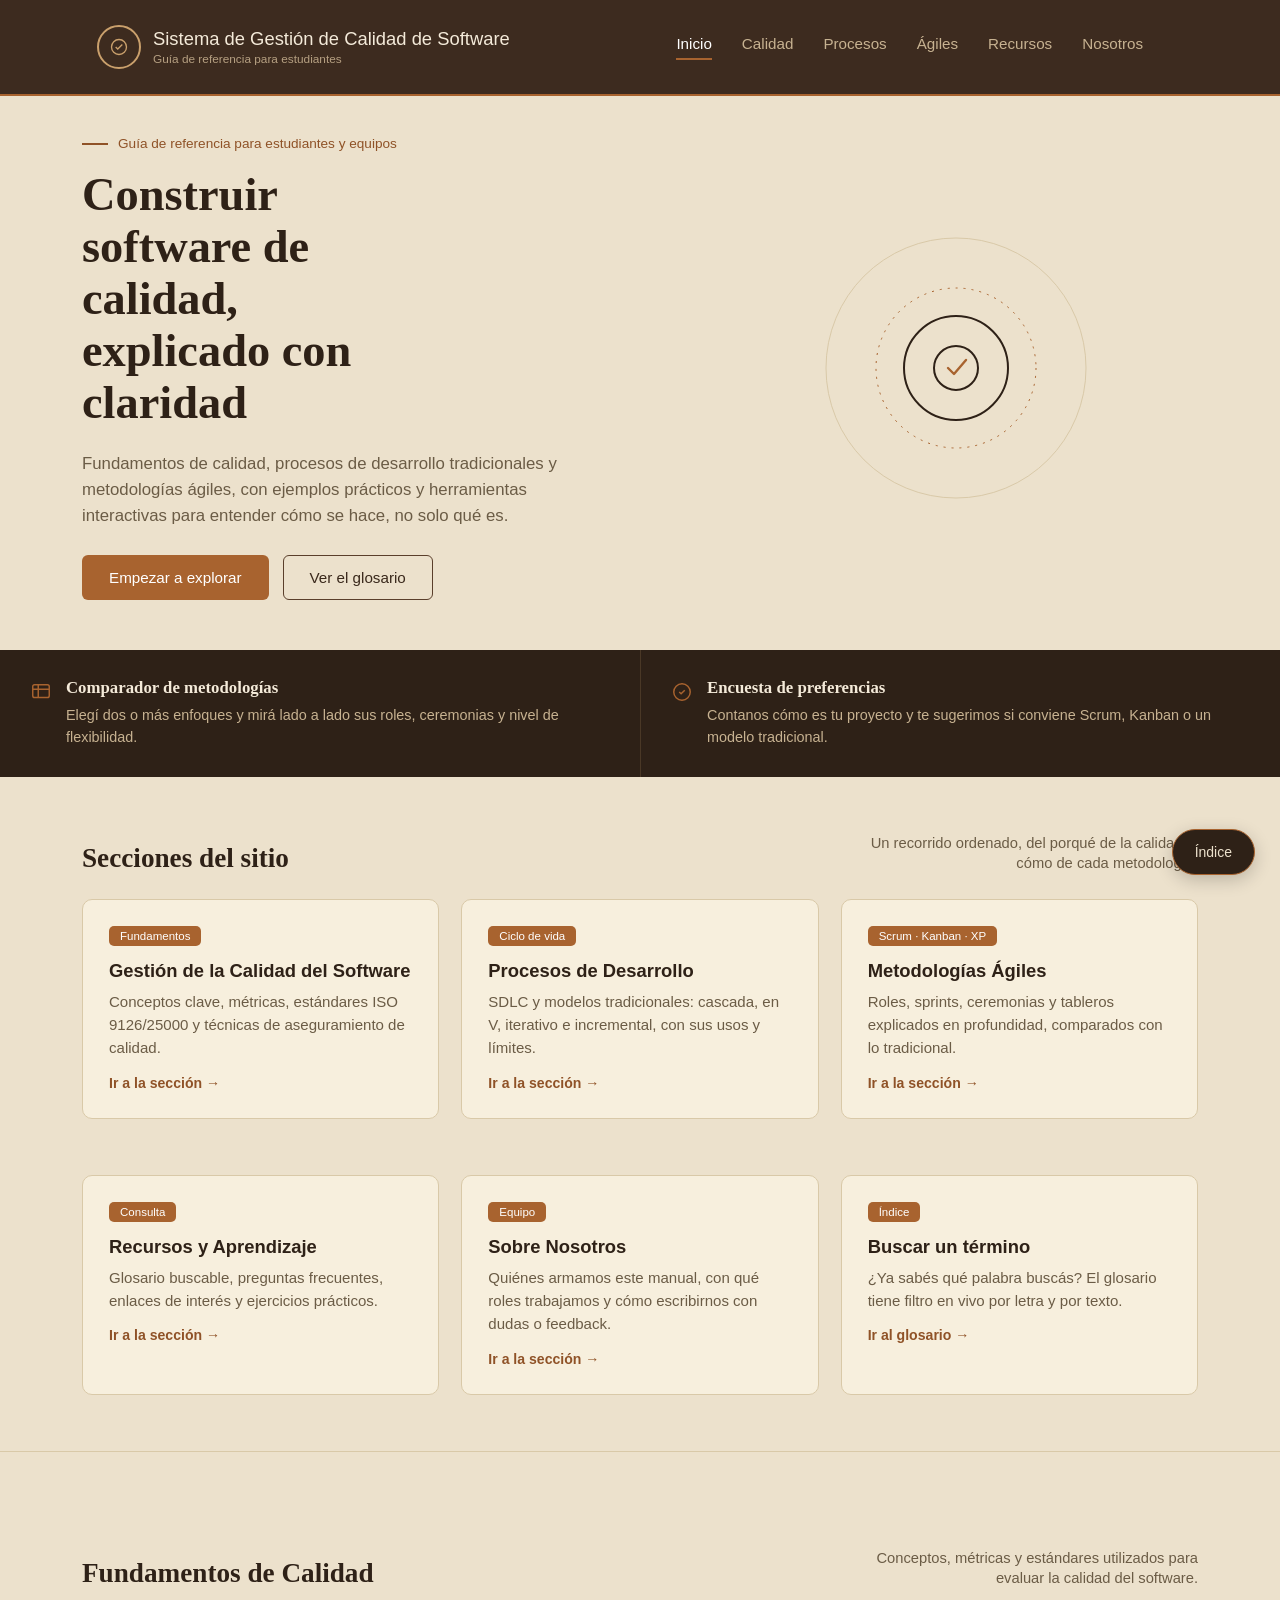
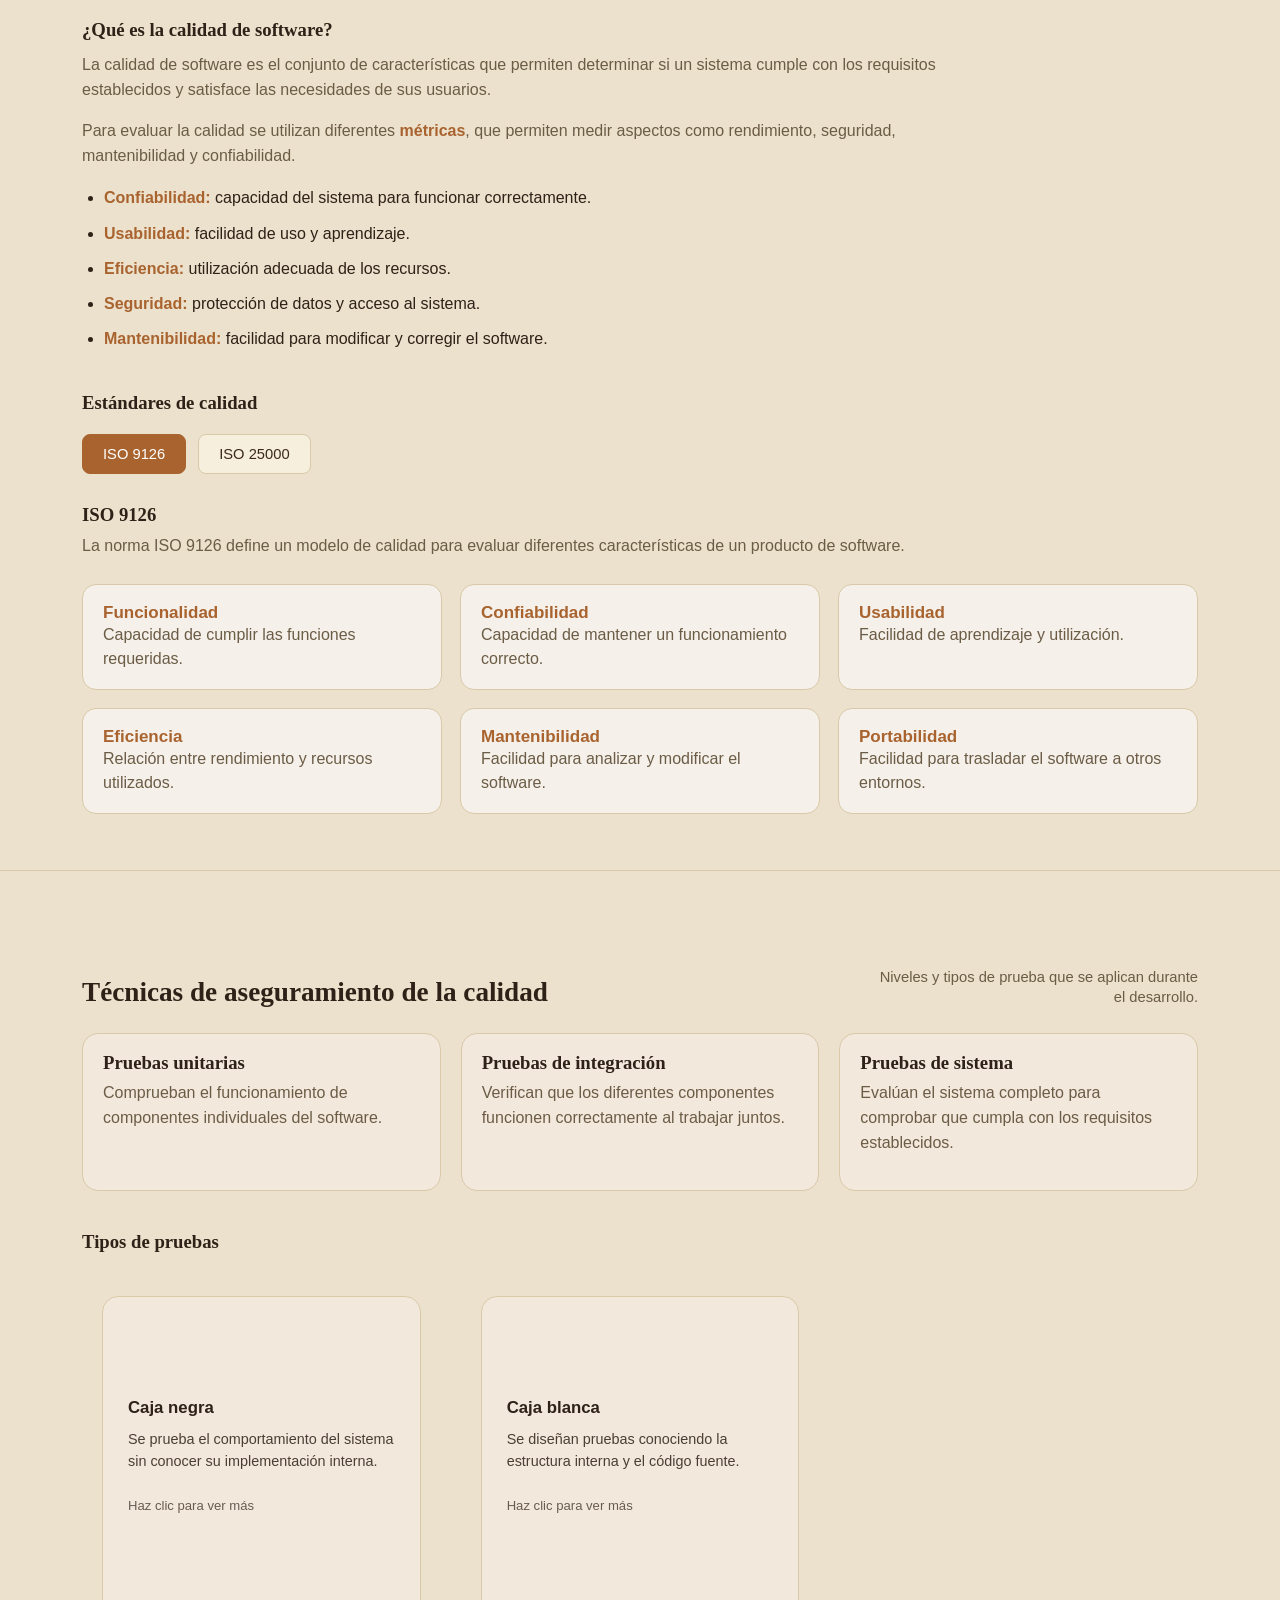
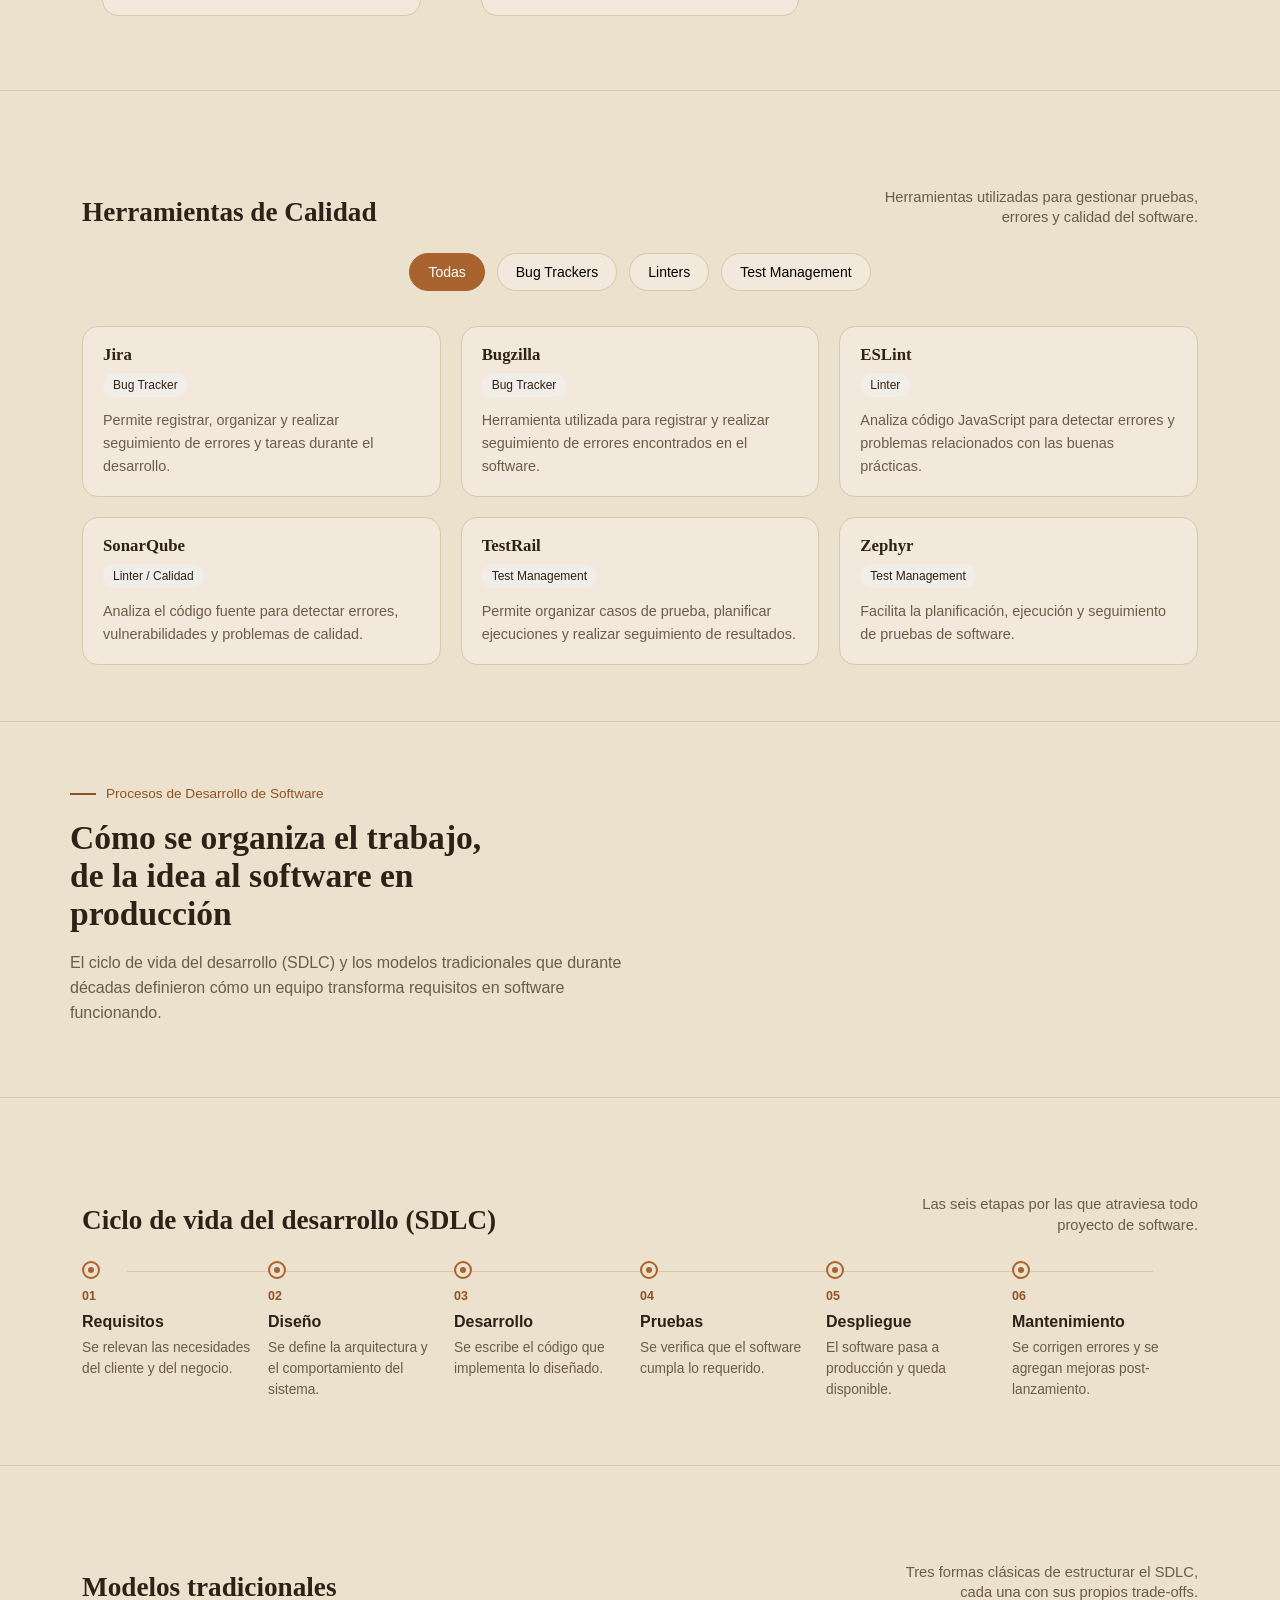
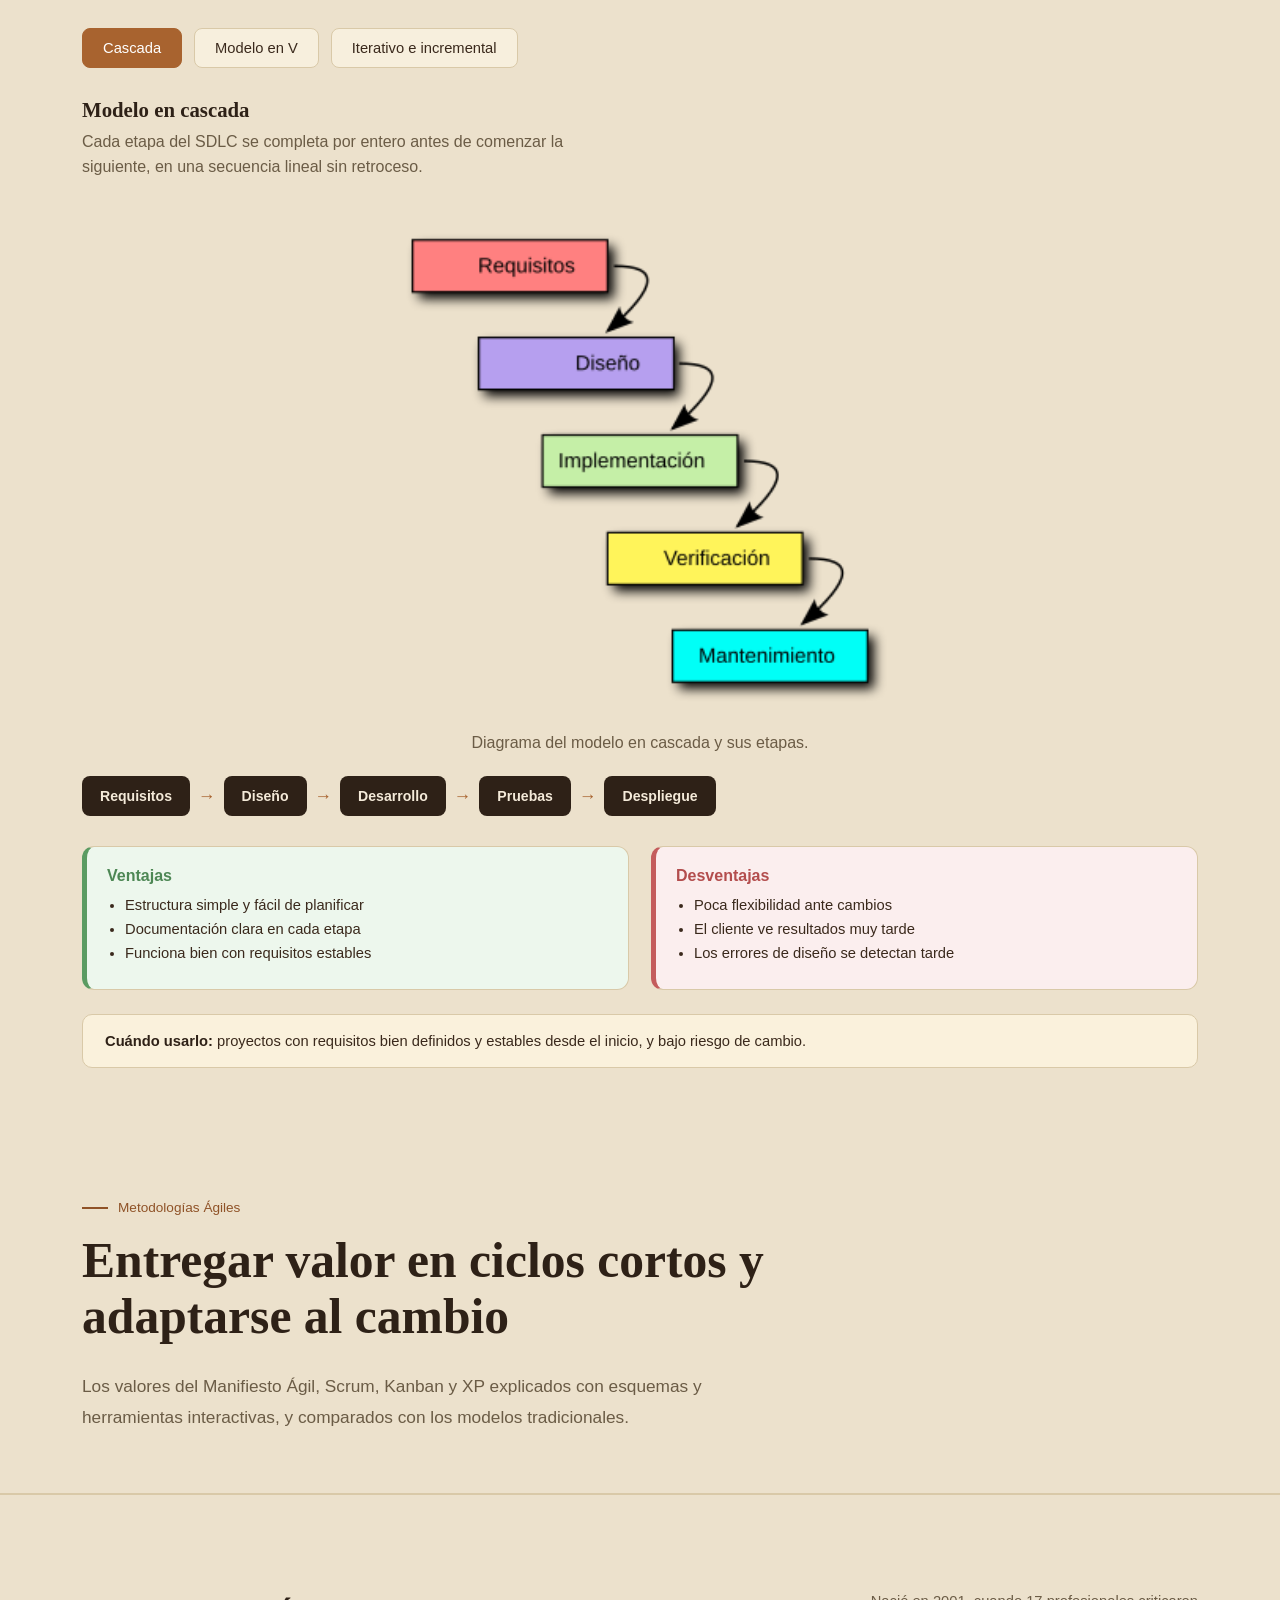
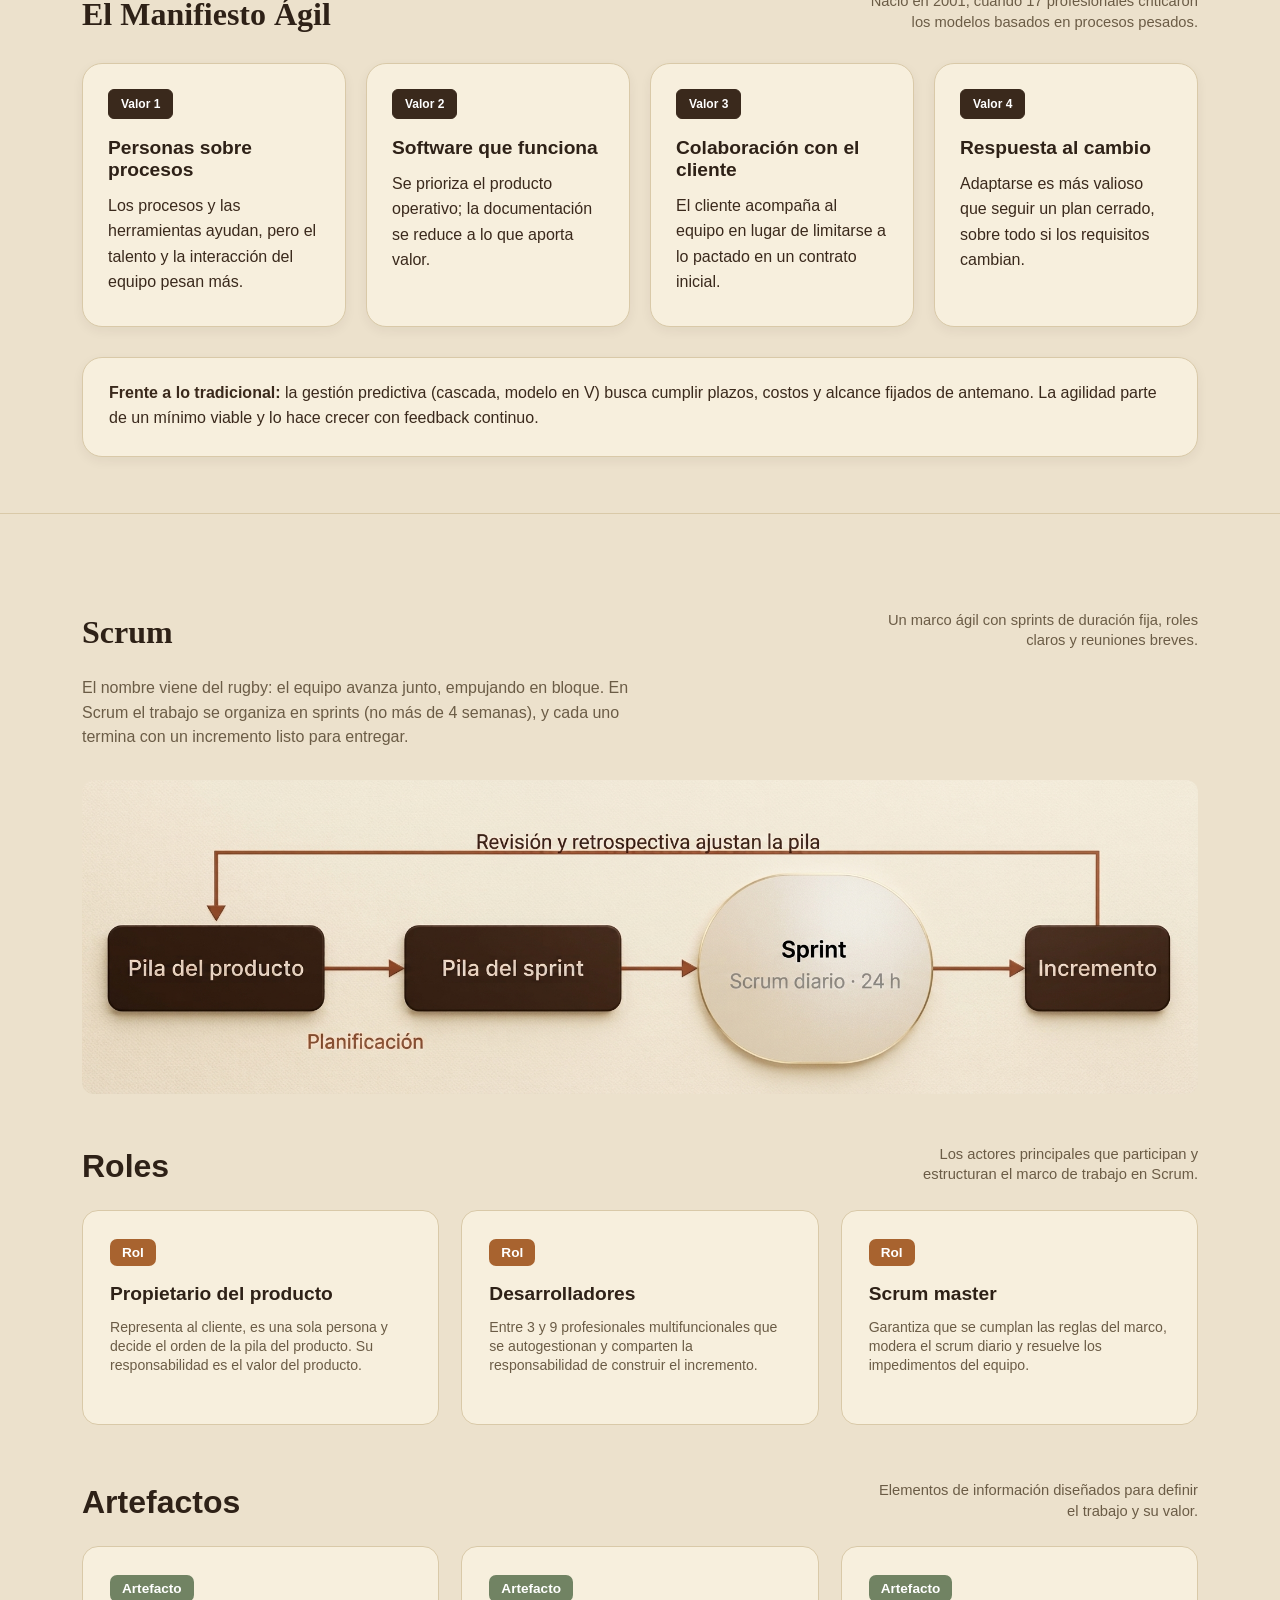
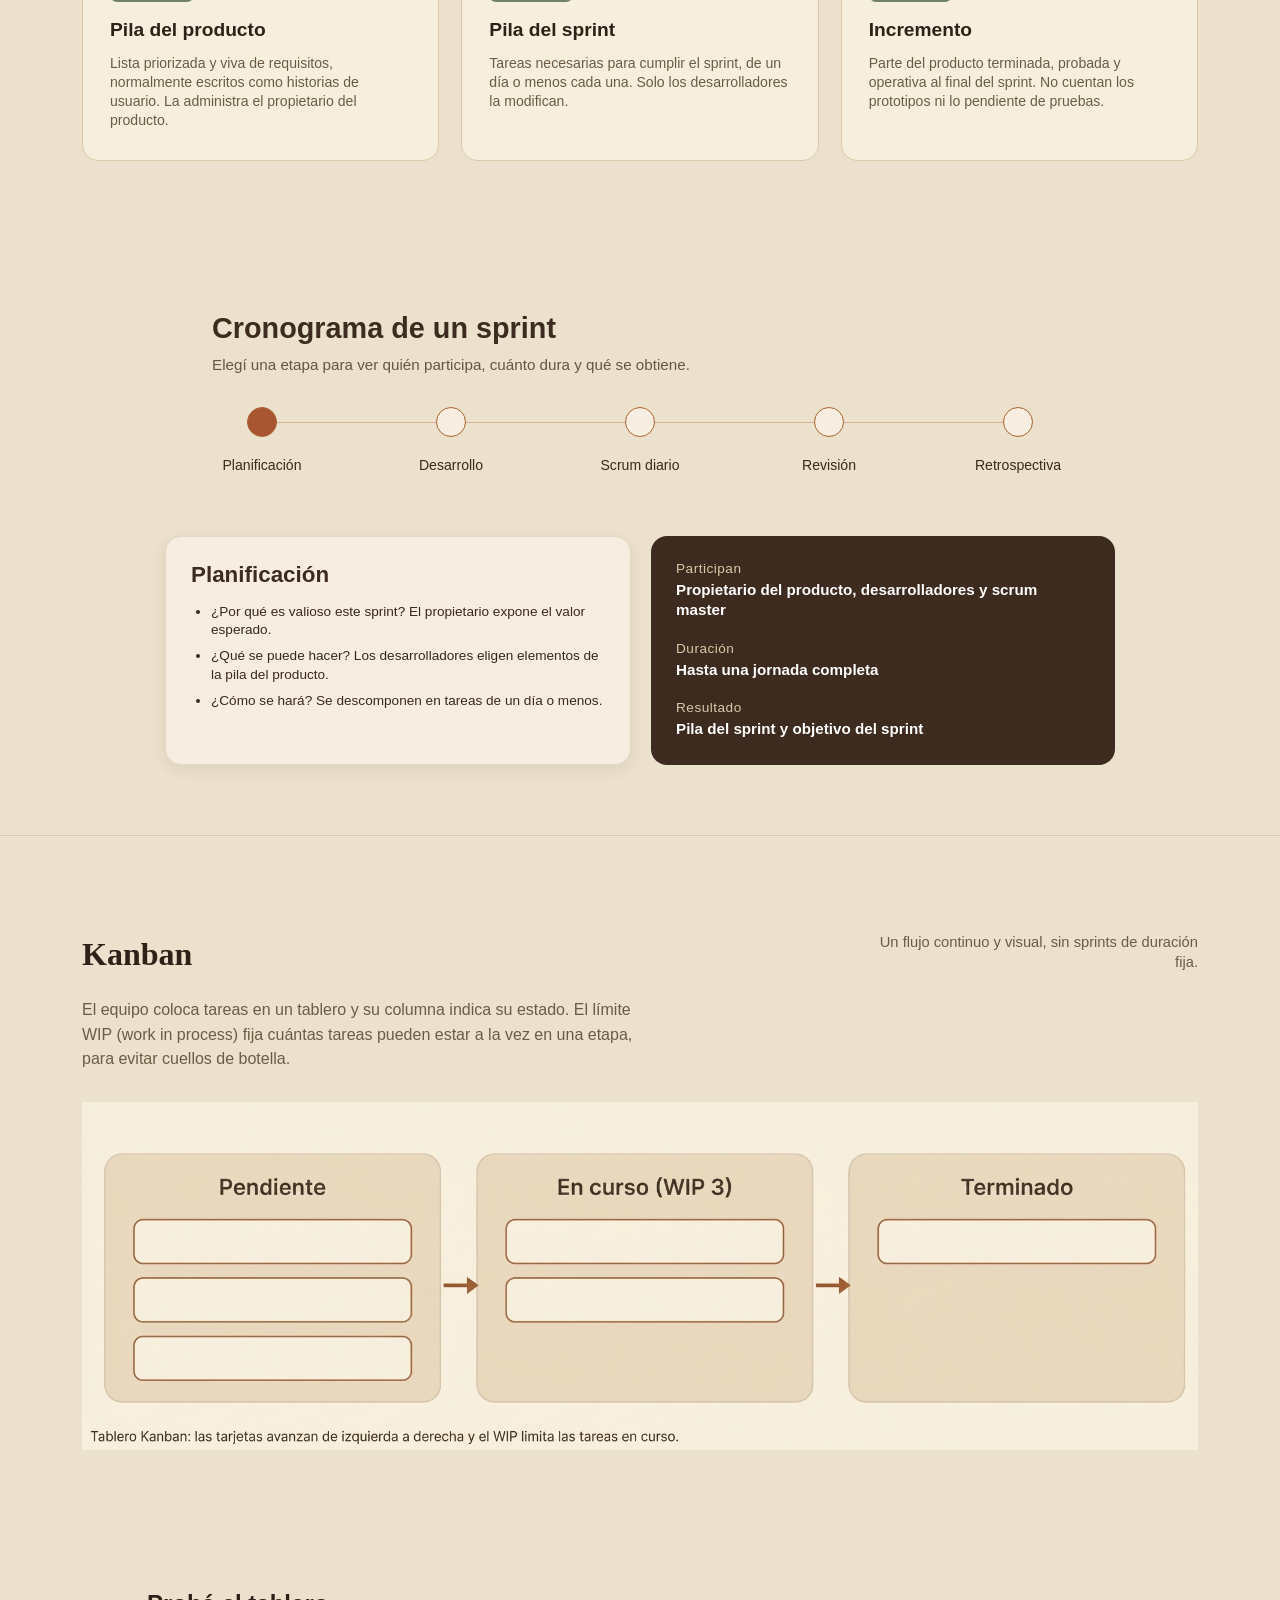
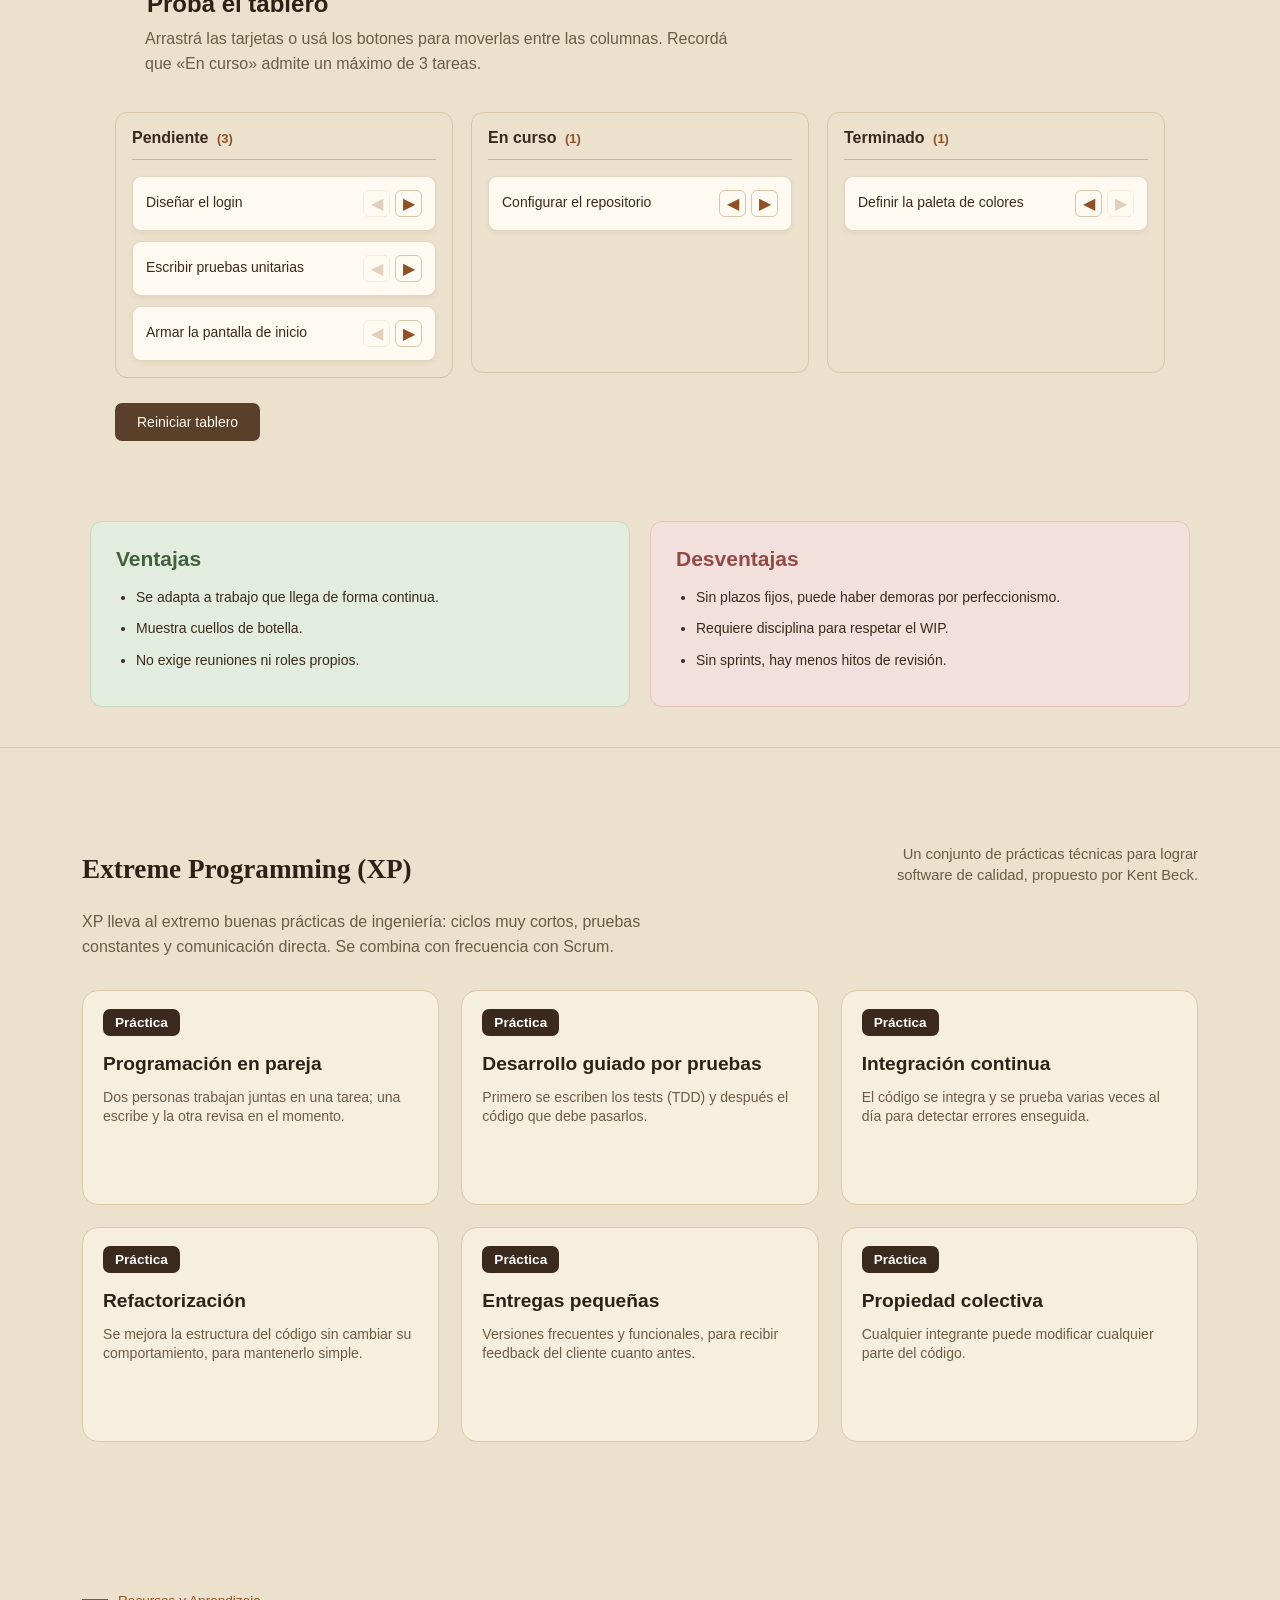
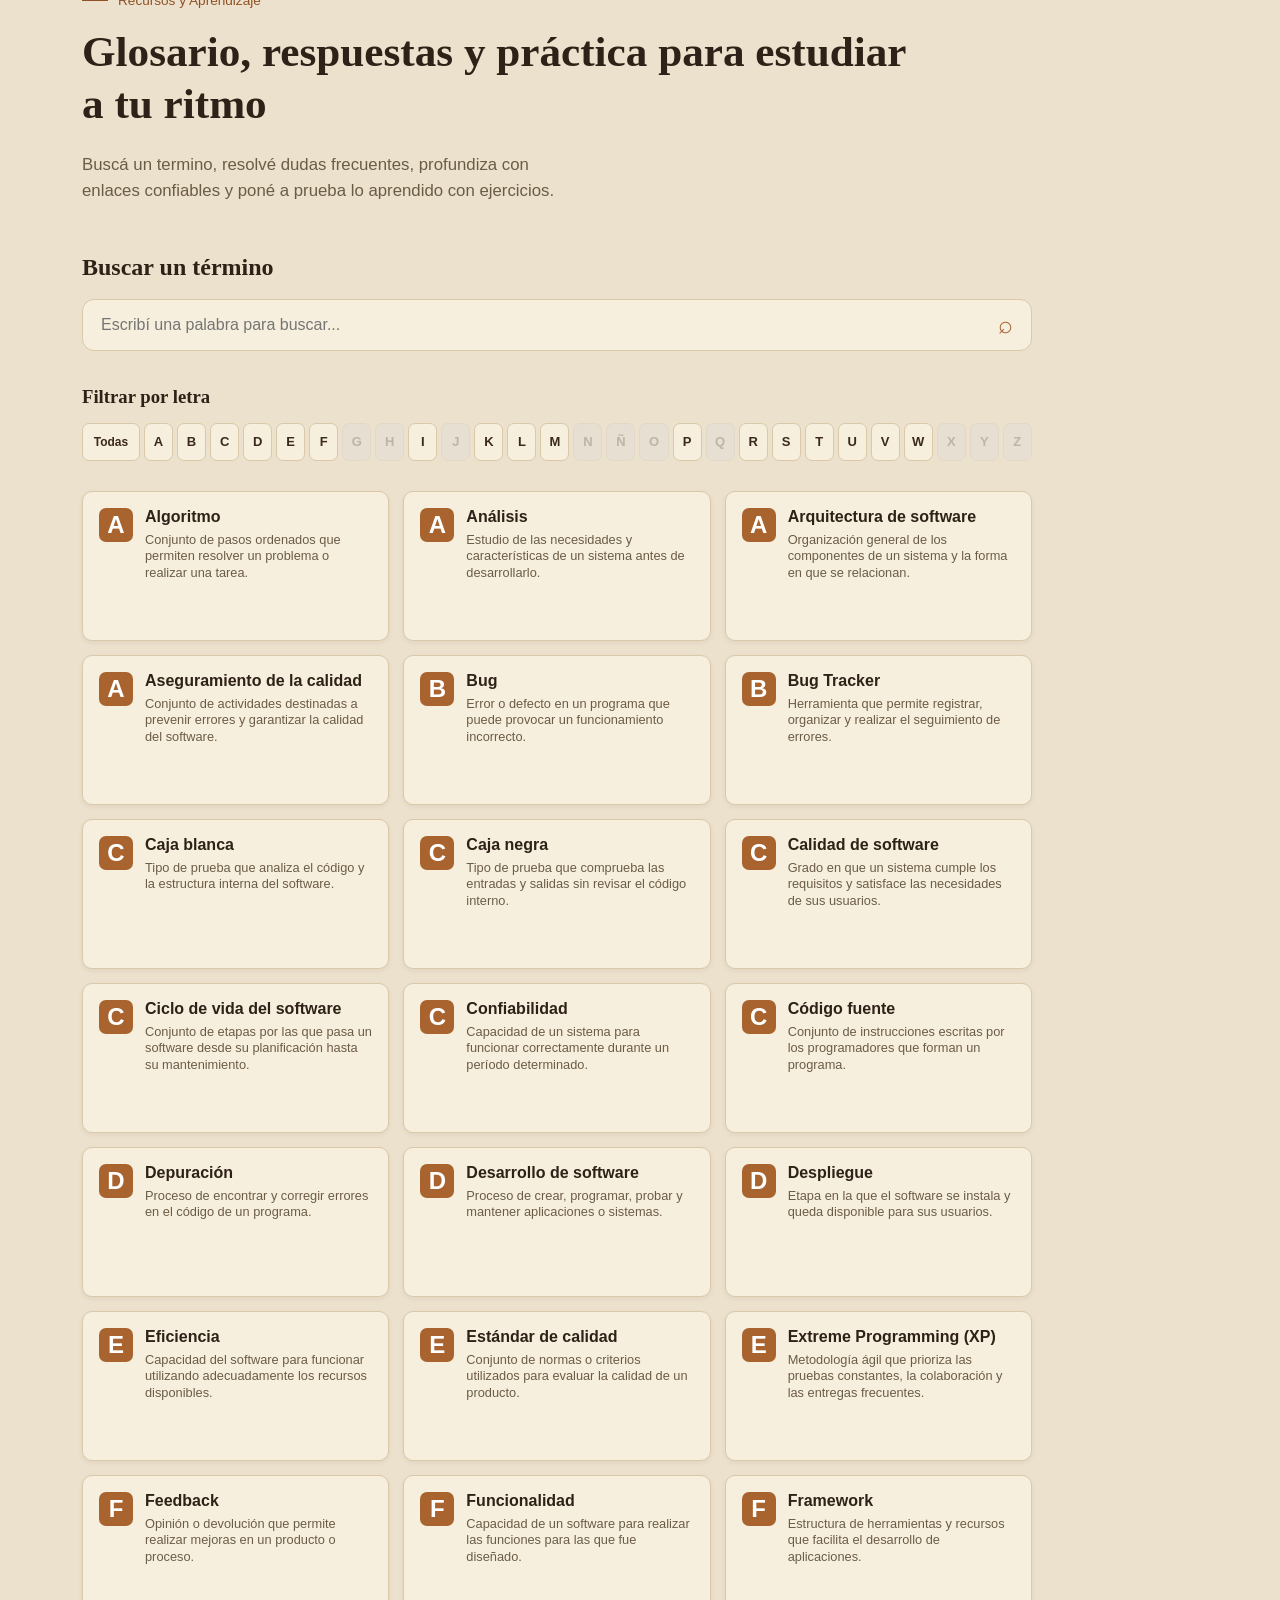
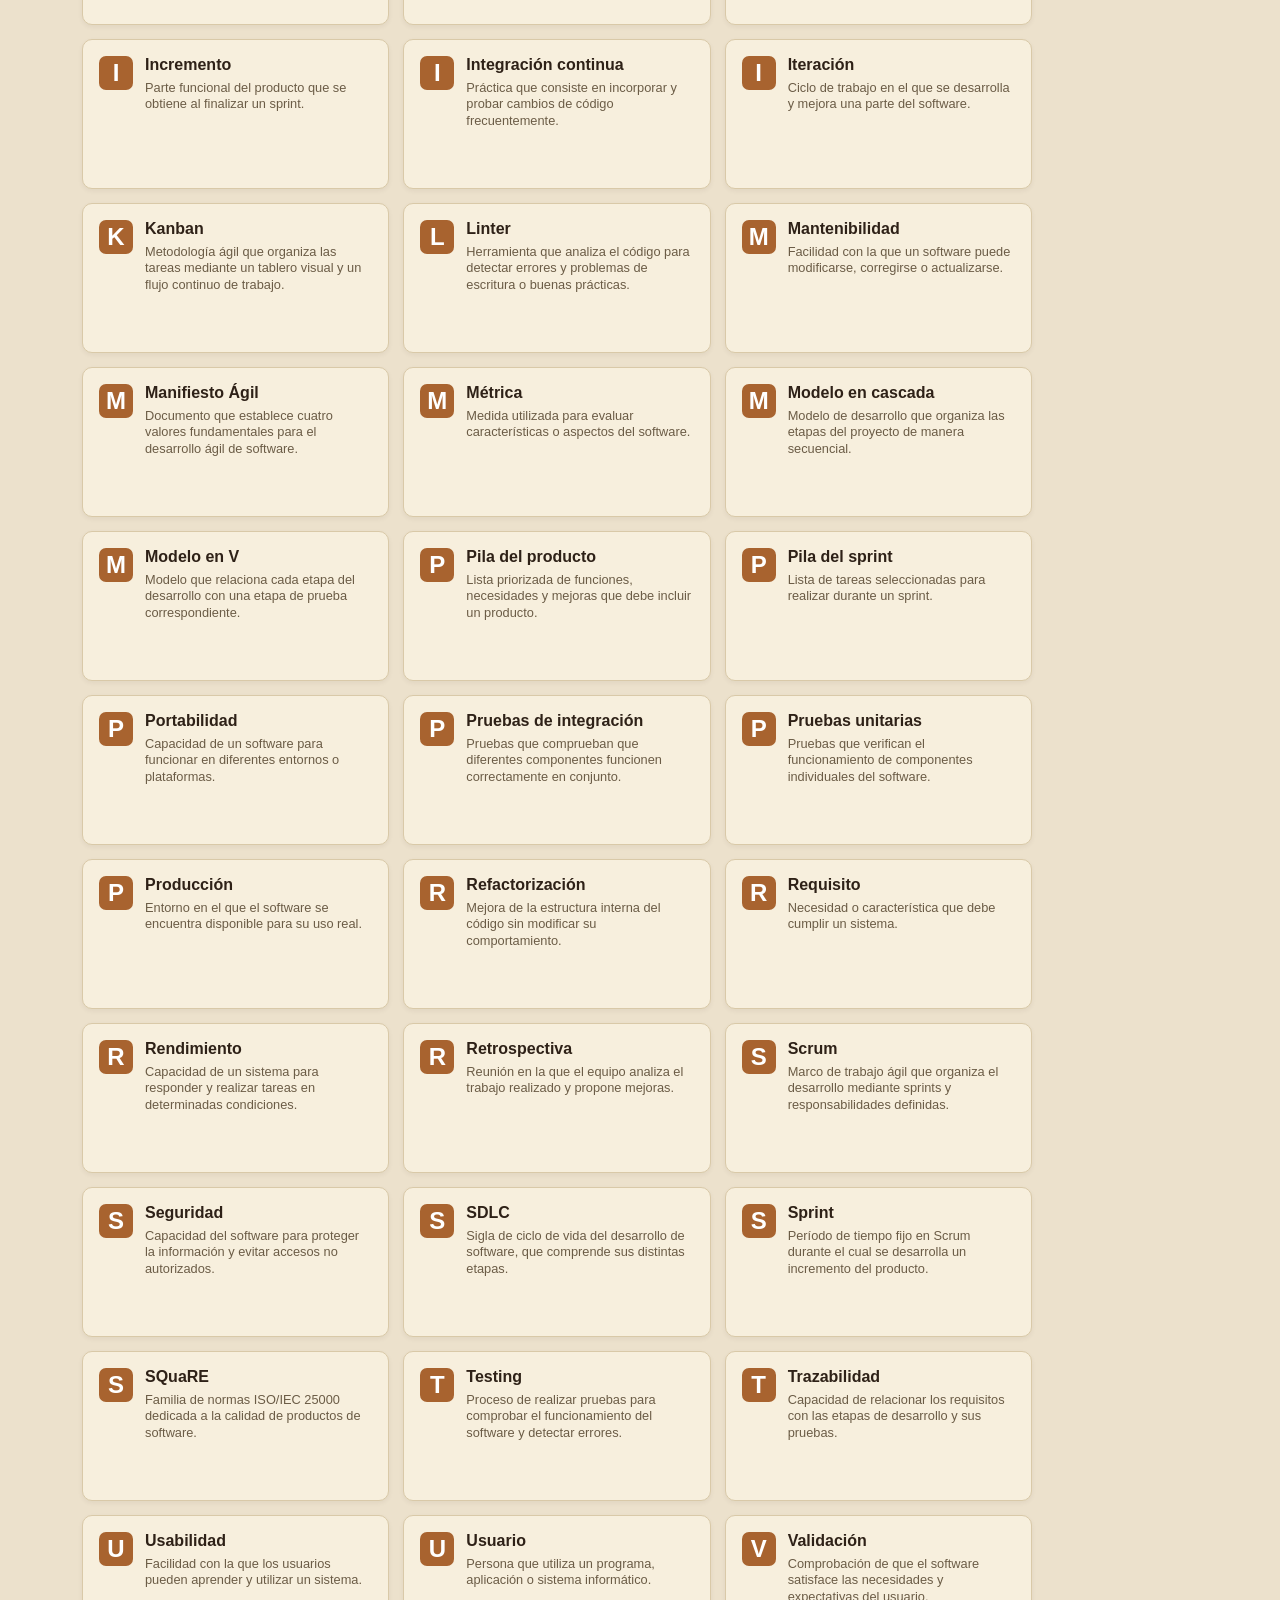
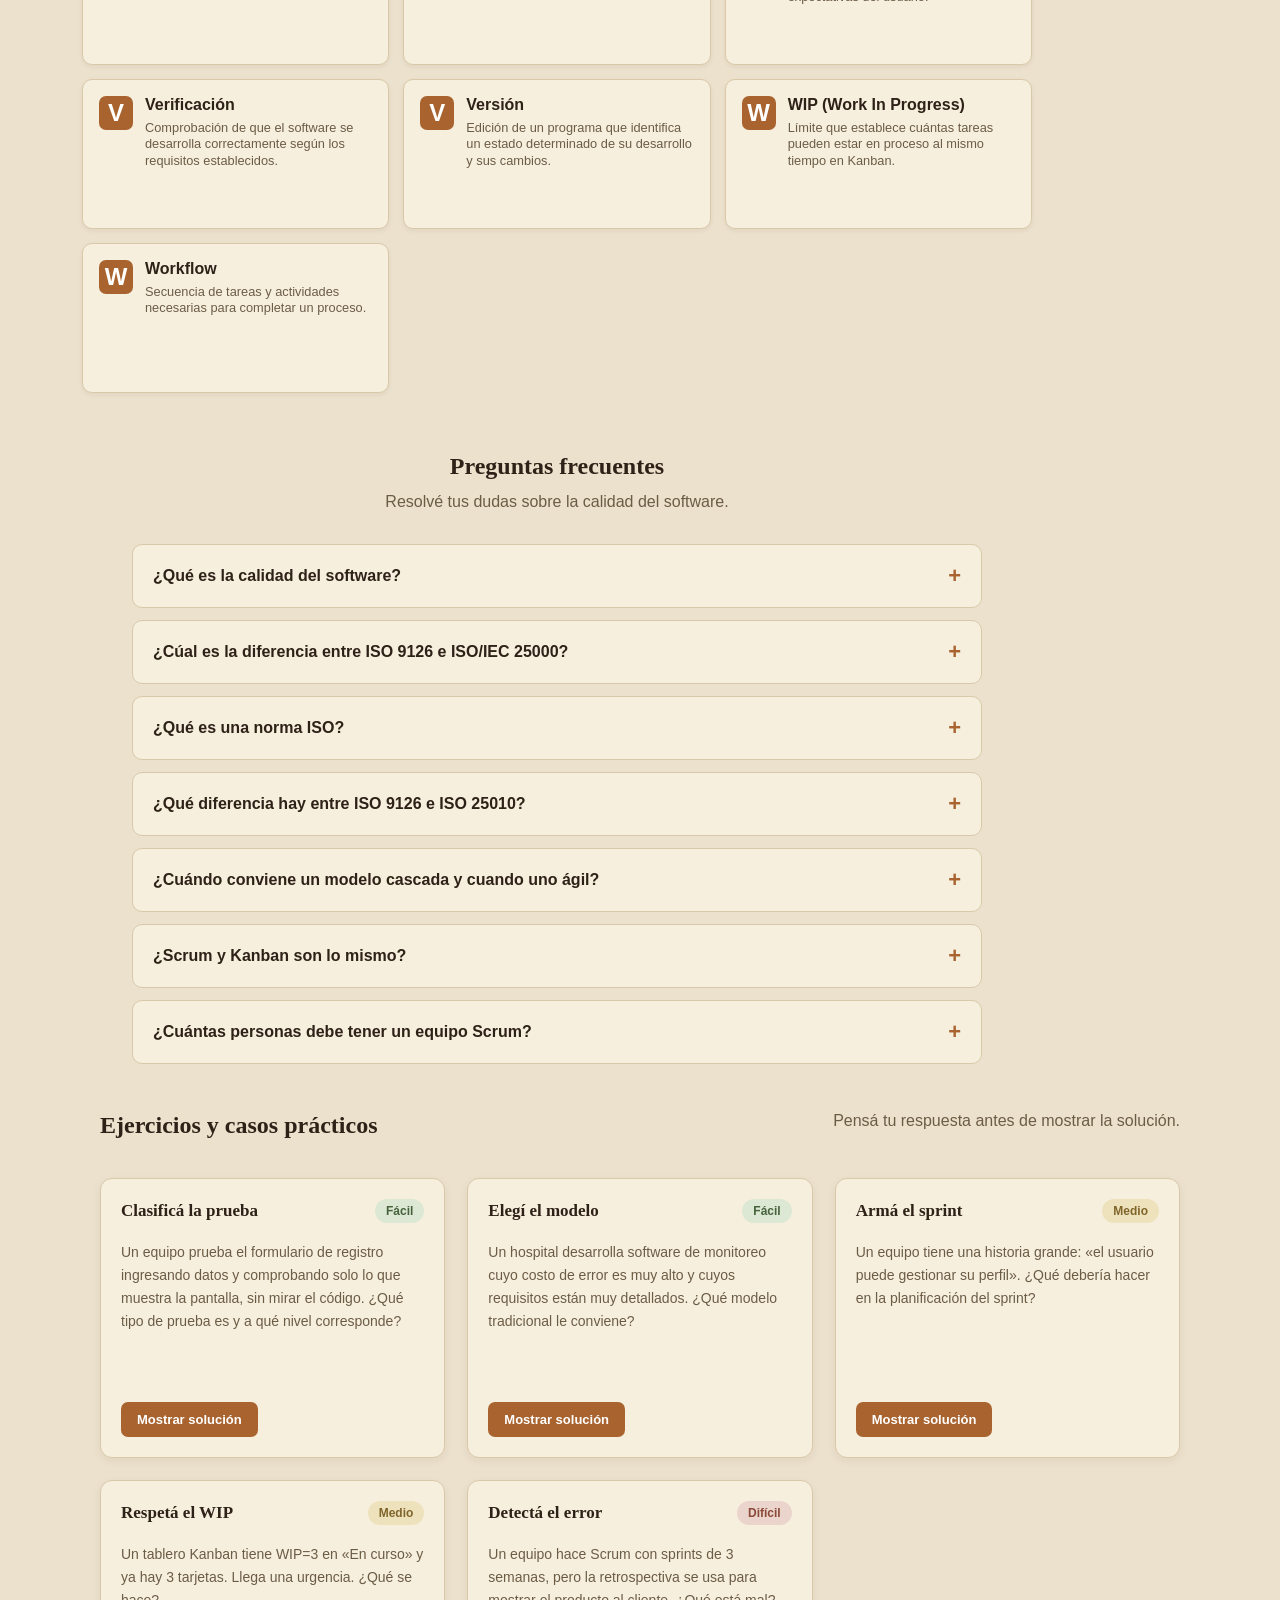
==== commit 38464569: "Refactor Scrum section and enhance cronograma layout; improve responsiveness and mobile styles" ====
--- a/index.html
+++ b/index.html
@@ -1136,7 +1136,7 @@
 
     <!-- Imagen de Scrum -->
     <div class="scrum-image-container" style="margin-bottom: 50px;">
-      <img src="IMAGENES/estaimagen.jpg" alt="Diagrama del ciclo de Scrum" style="width: 100%; height: auto; border-radius: 12px;">
+      <img src="imagenes/estaimagen.jpg" alt="Diagrama del ciclo de Scrum" style="width: 100%; height: auto; border-radius: 12px;">
     </div>
 
     <!-- ROLES -->
@@ -1232,41 +1232,53 @@
     </div>
 
     <!-- Contenedor general del cronograma ajustado al ancho de las tarjetas -->
-    <div style="width: 100% !important; margin: 0 auto 35px auto !important;">
-      
+<div class="cronograma-stepper-container">   
+  <!-- Contenedor de pasos -->
+  <div class="cronograma-pasos-wrapper">
+    
+    <!-- Línea conectora (se oculta en móvil vía CSS) -->
+    <div class="cronograma-linea-conectora"></div>   
+    <!-- Pasos individuales (círculo + texto) -->
+    <div class="paso-item">
+      <button class="paso" data-paso="0"></button>
+      <span>Planificación</span>
+    </div>
+
+    <div class="paso-item">
+      <button class="paso" data-paso="1"></button>
+      <span>Desarrollo</span>
+    </div>
+
+    <div class="paso-item">
+      <button class="paso" data-paso="2"></button>
+      <span>Scrum diario</span>
+    </div>
+
+    <div class="paso-item">
+      <button class="paso" data-paso="3"></button>
+      <span>Revisión</span>
+    </div>
+
+    <div class="paso-item">
+      <button class="paso" data-paso="4"></button>
+      <span>Retrospectiva</span>
+    </div>
+
+  </div>
+</div>
       <!-- Fila de círculos y línea -->
       <div style="position: relative !important; display: flex !important; justify-content: space-between !important; align-items: center !important; height: 32px !important; padding: 0 35px !important;">
         
-        <!-- Línea horizontal conectora -->
-        <div style="position: absolute !important; left: 55px !important; right: 55px !important; top: 50% !important; height: 1.5px !important; background-color: #a85632 !important; opacity: 0.35 !important; transform: translateY(-50%) !important; z-index: 1 !important;"></div>
-
-        <!-- Círculos -->
-        <button class="paso" data-paso="0" style="width: 30px !important; height: 30px !important; min-width: 30px !important; max-width: 30px !important; min-height: 30px !important; max-height: 30px !important; border-radius: 50% !important; border: 1.5px solid #a85632 !important; background-color: #f7eee1 !important; padding: 0 !important; margin: 0 !important; cursor: pointer !important; box-sizing: border-box !important; outline: none !important; z-index: 2 !important; position: relative !important;"></button>
-        <button class="paso" data-paso="1" style="width: 30px !important; height: 30px !important; min-width: 30px !important; max-width: 30px !important; min-height: 30px !important; max-height: 30px !important; border-radius: 50% !important; border: 1.5px solid #a85632 !important; background-color: #f7eee1 !important; padding: 0 !important; margin: 0 !important; cursor: pointer !important; box-sizing: border-box !important; outline: none !important; z-index: 2 !important; position: relative !important;"></button>
-        <button class="paso" data-paso="2" style="width: 30px !important; height: 30px !important; min-width: 30px !important; max-width: 30px !important; min-height: 30px !important; max-height: 30px !important; border-radius: 50% !important; border: 1.5px solid #a85632 !important; background-color: #f7eee1 !important; padding: 0 !important; margin: 0 !important; cursor: pointer !important; box-sizing: border-box !important; outline: none !important; z-index: 2 !important; position: relative !important;"></button>
-        <button class="paso" data-paso="3" style="width: 30px !important; height: 30px !important; min-width: 30px !important; max-width: 30px !important; min-height: 30px !important; max-height: 30px !important; border-radius: 50% !important; border: 1.5px solid #a85632 !important; background-color: #f7eee1 !important; padding: 0 !important; margin: 0 !important; cursor: pointer !important; box-sizing: border-box !important; outline: none !important; z-index: 2 !important; position: relative !important;"></button>
-        <button class="paso" data-paso="4" style="width: 30px !important; height: 30px !important; min-width: 30px !important; max-width: 30px !important; min-height: 30px !important; max-height: 30px !important; border-radius: 50% !important; border: 1.5px solid #a85632 !important; background-color: #f7eee1 !important; padding: 0 !important; margin: 0 !important; cursor: pointer !important; box-sizing: border-box !important; outline: none !important; z-index: 2 !important; position: relative !important;"></button>
-
-      </div>
-
-      <!-- Fila de etiquetas de texto debajo de los círculos -->
-      <div style="display: flex !important; justify-content: space-between !important; margin-top: 10px !important; padding: 0 5px !important;">
-        <span style="width: 90px; text-align: center; font-family: Arial, sans-serif !important; font-size: 0.88rem !important; color: #3d2b1f !important; font-weight: 500 !important;">Planificación</span>
-        <span style="width: 90px; text-align: center; font-family: Arial, sans-serif !important; font-size: 0.88rem !important; color: #3d2b1f !important; font-weight: 500 !important;">Desarrollo</span>
-        <span style="width: 90px; text-align: center; font-family: Arial, sans-serif !important; font-size: 0.88rem !important; color: #3d2b1f !important; font-weight: 500 !important;">Scrum diario</span>
-        <span style="width: 90px; text-align: center; font-family: Arial, sans-serif !important; font-size: 0.88rem !important; color: #3d2b1f !important; font-weight: 500 !important;">Revisión</span>
-        <span style="width: 90px; text-align: center; font-family: Arial, sans-serif !important; font-size: 0.88rem !important; color: #3d2b1f !important; font-weight: 500 !important;">Retrospectiva</span>
-      </div>
-
-    </div>
-
+
+      </div>
+
+    </div>
 <!-- TARJETAS INFORMATIVAS (SE LLENAN AUTOMÁTICAMENTE VIA JS) -->
-<div class="cronograma-tarjetas" style="display: grid !important; grid-template-columns: 1fr 1fr !important; gap: 24px !important;">
-  <div class="cronograma-info" id="cronogramaInfo" style="background-color: #f7eee1 !important; border: 1.5px solid #e5d6c2 !important; border-radius: 16px !important; padding: 30px !important; box-sizing: border-box !important;"></div>
-  <div class="cronograma-extra" id="cronogramaExtra" style="background-color: #3d2b1f !important; color: #f7eee1 !important; border-radius: 16px !important; padding: 30px !important; box-sizing: border-box !important; font-family: Arial, sans-serif !important;"></div>
+<div class="cronograma-tarjetas" style="display: flex !important; gap: 20px !important; width: 100% !important; box-sizing: border-box !important;">
+  <div class="cronograma-info" id="cronogramaInfo" style="flex: 1 !important; background-color: #f7eee1 !important; border: 1.5px solid #e5d6c2 !important; border-radius: 16px !important; padding: 25px !important; box-sizing: border-box !important;"></div>
+  <div class="cronograma-extra" id="cronogramaExtra" style="flex: 1 !important; background-color: #3d2b1f !important; color: #f7eee1 !important; border-radius: 16px !important; padding: 25px !important; box-sizing: border-box !important;"></div>
 </div>
 </section>
-
 <!-- KANBAN -->
 <section id="kanban" class="block">
   <div class="wrap">
--- a/styles.css
+++ b/styles.css
@@ -3819,4 +3819,368 @@
   border-radius: 0 !important;
   max-width: none !important;
   box-sizing: border-box !important;
+}
+/* ==========================================================
+   CORRECCIÓN RESPONSIVE QUIRÚRGICA PARA MÓVILES
+   ========================================================== */
+@media (max-width: 768px) {
+
+  /* 1. Prevenir que la pantalla se desplace horizontalmente */
+  html, body {
+    overflow-x: hidden !important;
+    width: 100% !important;
+  }
+
+  /* 2. Pestañas y Botones de Modelos: permitimos envolverlos pero mantenemos su comportamiento */
+  .model-tabs, .tabs, .tab-buttons, [class*="tab-header"] {
+    display: flex !important;
+    flex-wrap: wrap !important;
+    gap: 8px !important;
+    justify-content: center !important;
+    width: 100% !important;
+  }
+
+  .model-tabs button, .tabs button, .tab-btn {
+    flex: 1 1 auto !important;
+    min-width: 120px !important;
+    text-align: center !important;
+  }
+
+  /* 3. Grillas de tarjetas estáticas (Manifiesto, Kanban, ISO, etc.) */
+  .agiles-grid, 
+  .info-grid, 
+  .tools-grid, 
+  .testing-grid, 
+  .iso-grid, 
+  .cards3 {
+    display: grid !important;
+    grid-template-columns: 1fr !important;
+    gap: 16px !important;
+    width: 100% !important;
+    box-sizing: border-box !important;
+  }
+
+  /* 4. Asegurar que las imágenes de diagramas no desborden la pantalla */
+  img {
+    max-width: 100% !important;
+    height: auto !important;
+  }
+
+  /* 5. Ajustar anchos en contenedores principales de forma segura */
+  .wrap, main, section {
+    max-width: 100% !important;
+    padding-left: 16px !important;
+    padding-right: 16px !important;
+    box-sizing: border-box !important;
+  }
+}/* ==========================================================
+   PARCHES QUIRÚRGICOS ÚNICAMENTE PARA LOS 4 PROBLEMAS SEÑALADOS
+   ========================================================== */
+@media (max-width: 768px) {
+
+  /* 1. CORREGIR MENÚ TRANSPARENTE: Fondo sólido y opaco que no pisa el contenido */
+  header.site, .site-header {
+    position: relative !important;
+    z-index: 1000 !important;
+  }
+  nav.primary {
+    position: absolute !important;
+    top: 100% !important;
+    left: 0 !important;
+    right: 0 !important;
+    width: 100% !important;
+    background-color: var(--brown-900, #2e2117) !important;
+    opacity: 1 !important;
+    z-index: 999 !important;
+  }
+
+  /* 2. CORREGIR TÍTULOS CORTADOS (Técnicas de aseguramiento, Extreme Programming, etc.) */
+  h1, h2, .section-title {
+    width: 100% !important;
+    max-width: 100% !important;
+    word-break: normal !important;
+    overflow-wrap: break-word !important;
+    box-sizing: border-box !important;
+  }
+
+
+}
+/* Por defecto en PC se ven lado a lado gracias a flex */
+.cronograma-tarjetas {
+  flex-direction: row !important;
+}
+
+/* En tablets y celulares (menor a 1024px) se ponen una abajo de la otra */
+@media (max-width: 1024px) {
+  .cronograma-tarjetas {
+    flex-direction: column !important;
+    width: 100% !important;
+  }
+  
+  .cronograma-tarjetas > div {
+    width: 100% !important;
+    max-width: 100% !important;
+    box-sizing: border-box !important;
+  }
+}
+/* 2. GLOSARIO: Texto un poco más chico para que encaje dentro del cuadro */
+  .glosario-card p, 
+  .glossary-card p, 
+  .concept-card p,
+  .agiles-card p {
+    font-size: 0.88rem !important; /* Un poco más pequeño para que no desborde */
+    line-height: 1.35 !important;
+    margin-top: 6px !important;
+    margin-bottom: 0 !important;
+  }
+
+  .glosario-card, 
+  .glossary-card, 
+  .concept-card {
+    padding: 16px !important;
+    height: auto !important;
+    min-height: auto !important;
+  }
+/* ==========================================================
+   MATAR ESTILOS EN LÍNEA DEL CRONOGRAMA
+   ========================================================== */
+@media (max-width: 768px) {
+  div[style*="grid"], div[style*="flex"] {
+    display: flex !important;
+    flex-direction: column !important;
+    width: 100% !important;
+  }
+}
+/* ==========================================================
+   LÍNEA DE TIEMPO / CÍRCULOS EN MÓVIL (Círculo al lado del texto)
+   ========================================================== */
+@media (max-width: 768px) {
+  /* Contenedor general de los círculos: pasa a columna vertical pero alineado a la izquierda */
+  div[style*="justify-content: space-between"] {
+    display: flex !important;
+    flex-direction: column !important;
+    align-items: flex-start !important;
+    height: auto !important;
+    padding: 10px 20px !important;
+    gap: 12px !important;
+  }
+
+  /* Ocultar la línea conectora vertical u horizontal que estorbe en móvil */
+  div[style*="position: absolute"] {
+    display: none !important;
+  }
+
+  /* Cada elemento con el círculo y su nombre se pone en fila horizontal */
+  .paso-wrapper, div.paso-container {
+    display: flex !important;
+    flex-direction: row !important;
+    align-items: center !important;
+    gap: 12px !important;
+    width: 100% !important;
+  }
+}/* ==========================================================
+   ESTILOS GENERALES DEL STEPPER (ESCRITORIO)
+   ========================================================== */
+.cronograma-stepper-container {
+  display: flex;
+  flex-direction: column;
+  width: 100%;
+}
+
+.cronograma-pasos-wrapper {
+  position: relative;
+  display: flex;
+  justify-content: space-between;
+  align-items: flex-start;
+  width: 100%;
+  padding: 0 10px;
+  box-sizing: border-box;
+}
+/* ==========================================================
+   MÁXIMA SEPARACIÓN DE CÍRCULOS EN PANTALLAS GRANDES (PC)
+   ========================================================== */
+@media (min-width: 769px) {
+  /* Forzamos que el contenedor aproveche el 100% real de la pantalla */
+  .cronograma-pasos-wrapper,
+  .cronograma-stepper-container > div:first-child {
+    width: 100% !important;
+    max-width: 100% !important;
+    padding: 0 0px !important; /* Eliminamos rellenos laterales para expandir al máximo */
+    justify-content: space-between !important;
+  }
+
+  /* Cada ítem de etapa ocupa su espacio correspondiente separándose del resto */
+  .paso-item {
+    flex: 0 0 auto !important;
+    width: 100px !important; /* Ancho cómodo para centrar cada etiqueta */
+  }
+
+  /* Ajuste de la línea conectora para que inicie y termine EXACTAMENTE en el centro de los círculos de los extremos */
+  .cronograma-linea-conectora,
+  div[style*="position: absolute"] {
+    left: 50px !important;  /* Empuja el inicio de la línea hacia el primer círculo */
+    right: 50px !important; /* Empuja el final de la línea hacia el último círculo */
+    width: auto !important;
+  }
+}
+.cronograma-linea-conectora {
+  position: absolute;
+  left: 45px;
+  right: 45px;
+  top: 15px;
+  height: 1.5px;
+  background-color: #a85632;
+  opacity: 0.35;
+  z-index: 1;
+}
+
+.paso-item {
+  display: flex;
+  flex-direction: column;
+  align-items: center;
+  gap: 8px;
+  z-index: 2;
+  width: 90px;
+  text-align: center;
+}
+
+.paso-item button.paso {
+  width: 30px;
+  height: 30px;
+  min-width: 30px;
+  min-height: 30px;
+  border-radius: 50%;
+  border: 1.5px solid #a85632;
+  background-color: #f7eee1;
+  padding: 0;
+  margin: 0;
+  cursor: pointer;
+  box-sizing: border-box;
+  outline: none;
+}
+
+.paso-item span {
+  font-family: Arial, sans-serif;
+  font-size: 0.88rem;
+  color: #3d2b1f;
+  font-weight: 500;
+  line-height: 1.2;
+}
+
+/* ==========================================================
+   ADAPTACIÓN MÓVIL Y TABLET (CÍRCULO Y TEXTO AL LADO)
+   ========================================================== */
+@media (max-width: 768px) {
+  .cronograma-pasos-wrapper {
+    flex-direction: column !important;
+    align-items: flex-start !important;
+    gap: 12px !important;
+    padding: 0 10px !important;
+  }
+
+  /* Ocultamos la línea horizontal ya que ahora van vertical */
+  .cronograma-linea-conectora {
+    display: none !important;
+  }
+
+  /* Ponemos el botón y el nombre en la misma fila horizontal */
+  .paso-item {
+    flex-direction: row !important;
+    align-items: center !important;
+    width: 100% !important;
+    text-align: left !important;
+    gap: 12px !important;
+  }
+}/* ==========================================================
+   OCULTAR LOS CÍRCULOS DUPLICADOS EN MÓVIL
+   ========================================================== */
+@media (max-width: 768px) {
+  /* Oculta la segunda fila de botones/círculos que quedó suelta abajo */
+  .cronograma-pasos-wrapper ~ div,
+  div[style*="height: 32px"] + div {
+    display: none !important;
+  }
+}
+/* Reducir el tamaño de la descripción para que entre completa */
+.cronograma-info, 
+.cronograma-extra,
+div[class*="-card"] {
+  padding: 18px 20px !important; /* Disminuye el relleno interno */
+}
+
+.cronograma-info p, 
+.cronograma-info li,
+.cronograma-extra p,
+.cronograma-extra li {
+  font-size: 0.85rem !important; /* Achica un poco la letra */
+  line-height: 1.35 !important;  /* Reduce el espacio entre renglones */
+  margin-bottom: 8px !important;
+}
+/* ==========================================================
+   ARREGLO DEFINITIVO DEL MENÚ MÓVIL
+   ========================================================== */
+@media (max-width: 768px) {
+  /* Forzamos que el menú negro no flote encima del texto, sino que baje */
+  header div[style*="background-color"], 
+  .menu-mobile,
+  nav.mobile-menu {
+    position: relative !important;
+    top: auto !important;
+    left: auto !important;
+    width: 100% !important;
+    margin-top: 10px !important;
+    z-index: 10 !important;
+  }
+
+  /* Aseguramos que el contenedor principal baje junto con el menú */
+  body {
+    position: relative !important;
+  }
+}
+/* ==========================================================
+   MENÚ DESPLEGABLE MÓVIL CORRECTO (HAMBURGUESA)
+   ========================================================== */
+@media (max-width: 768px) {
+  /* Oculto por defecto en celular */
+  #primaryNav,
+  nav.primary {
+    display: none !important;
+  }
+
+  /* Cuando el menú hamburguesa lo activa/abre (usa .active, .open, .show o display block/flex desde JS) */
+  #primaryNav.active,
+  #primaryNav.open,
+  #primaryNav.show,
+  #primaryNav[style*="display: block"],
+  #primaryNav[style*="display: flex"] {
+    display: flex !important;
+    flex-direction: column !important;
+    position: absolute !important; /* Flota sobre el contenido */
+    top: 100% !important;           /* Se ubica justo debajo del header */
+    left: 0 !important;
+    width: 100% !important;
+    background-color: #3d2b1f !important; /* El tono marrón oscuro de tu header */
+    z-index: 99999 !important;      /* Asegura que quede arriba de todo */
+    box-shadow: 0 8px 16px rgba(0,0,0,0.3) !important;
+  }
+}
+/* ==========================================================
+   ACHICAR LETRAS DE LAS TARJETAS DEL GLOSARIO
+   ========================================================== */
+.glosario-grid .letra-glosario,
+.glosario-grid .termino {
+  /* Si deseas ajustar el tamaño de la letra inicial (la "A") */
+}
+
+.glosario-grid .letra-inicial {
+  font-size: 1.5rem !important; /* Ajusta el tamaño de la letra gigante si lo deseas */
+}
+
+.glosario-grid h3 {
+  font-size: 1rem !important;   /* Achica el título (ej. Algoritmo) */
+}
+
+.glosario-grid p {
+  font-size: 0.8rem !important;   /* Achica la descripción */
+  line-height: 1.3 !important;
 }
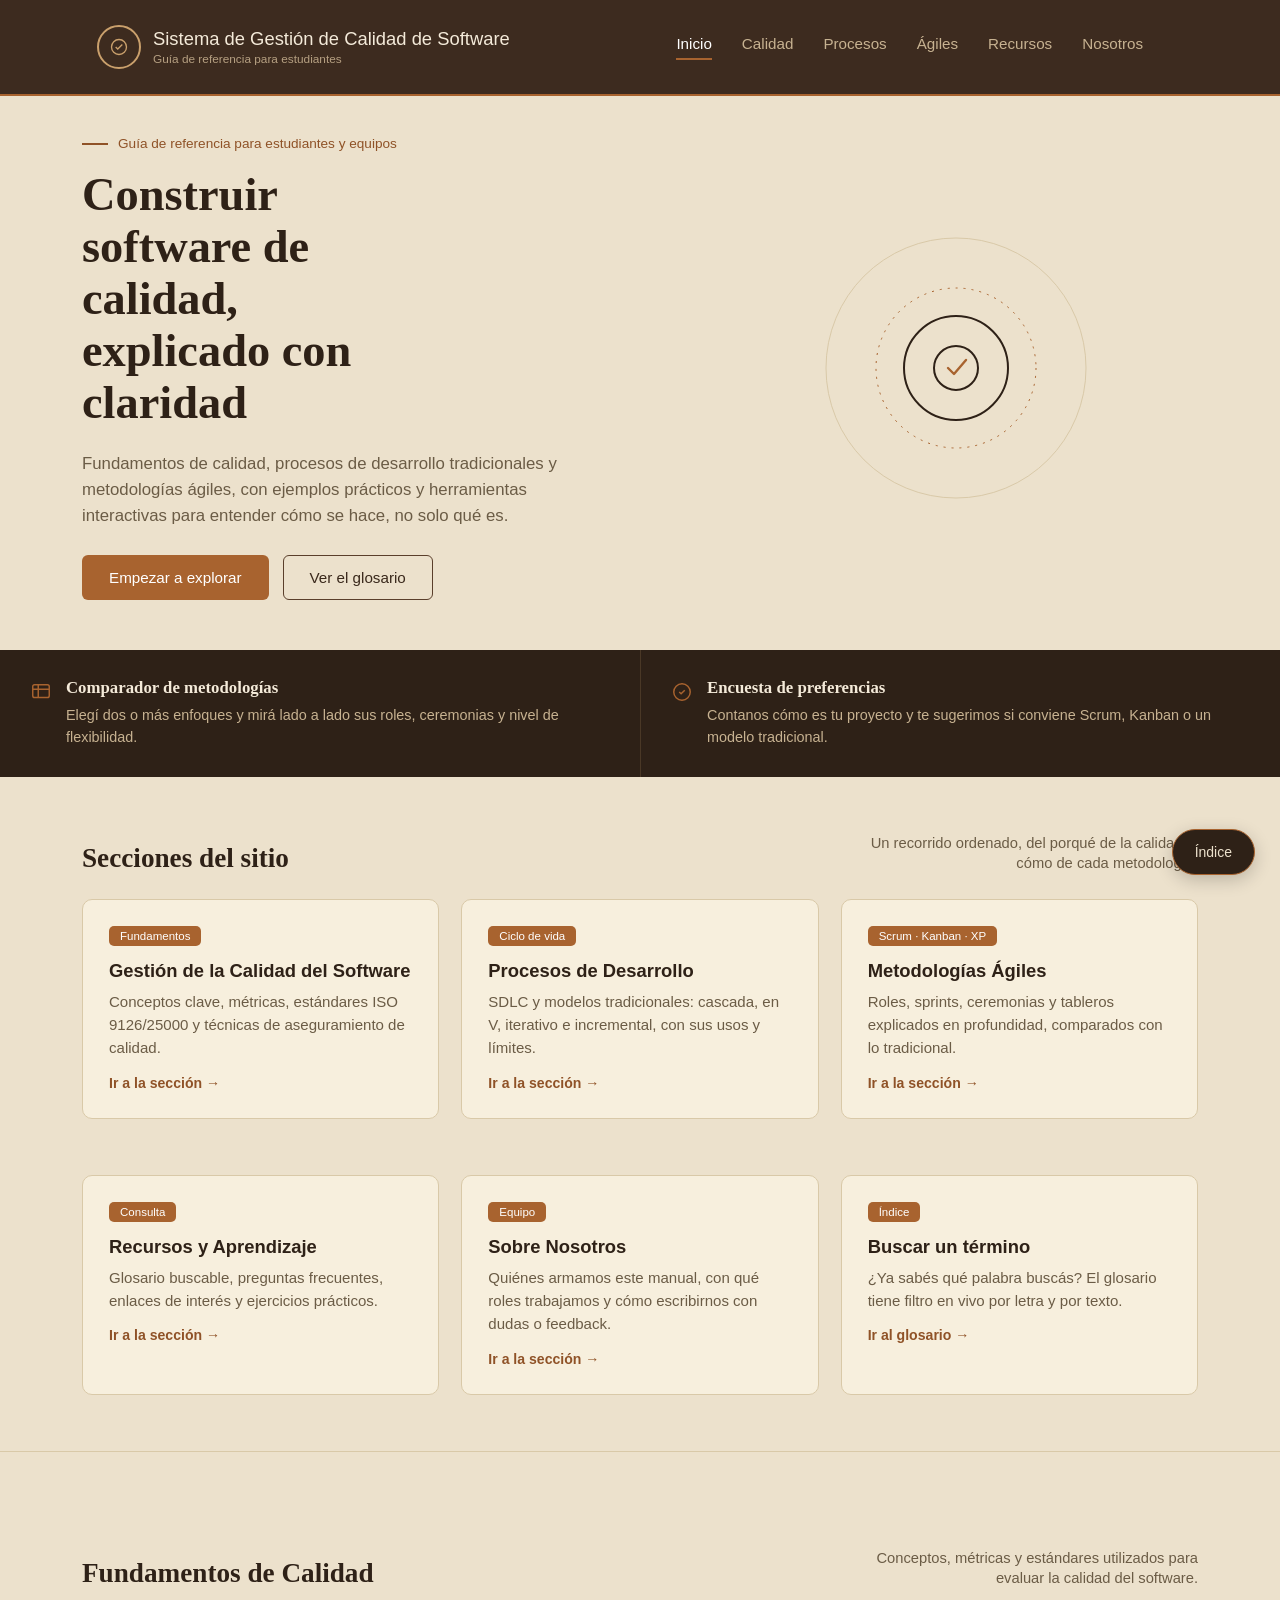
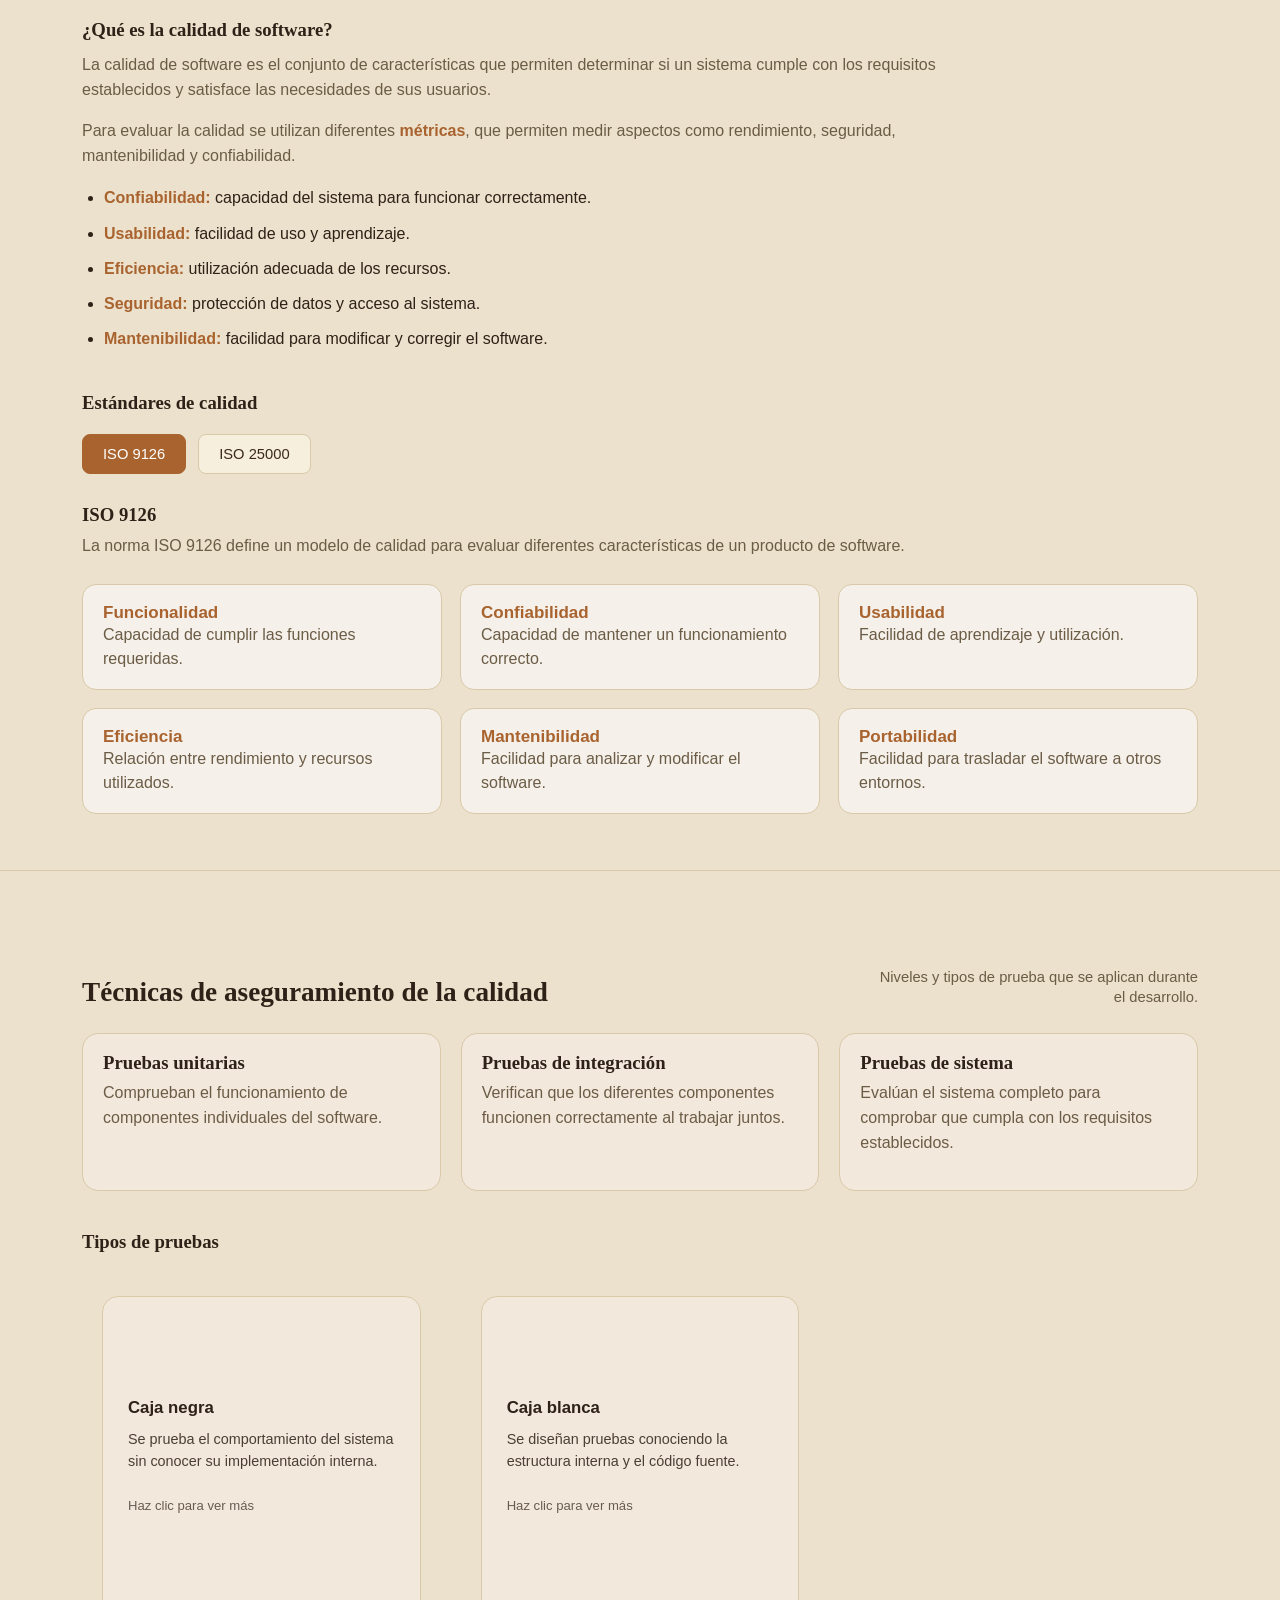
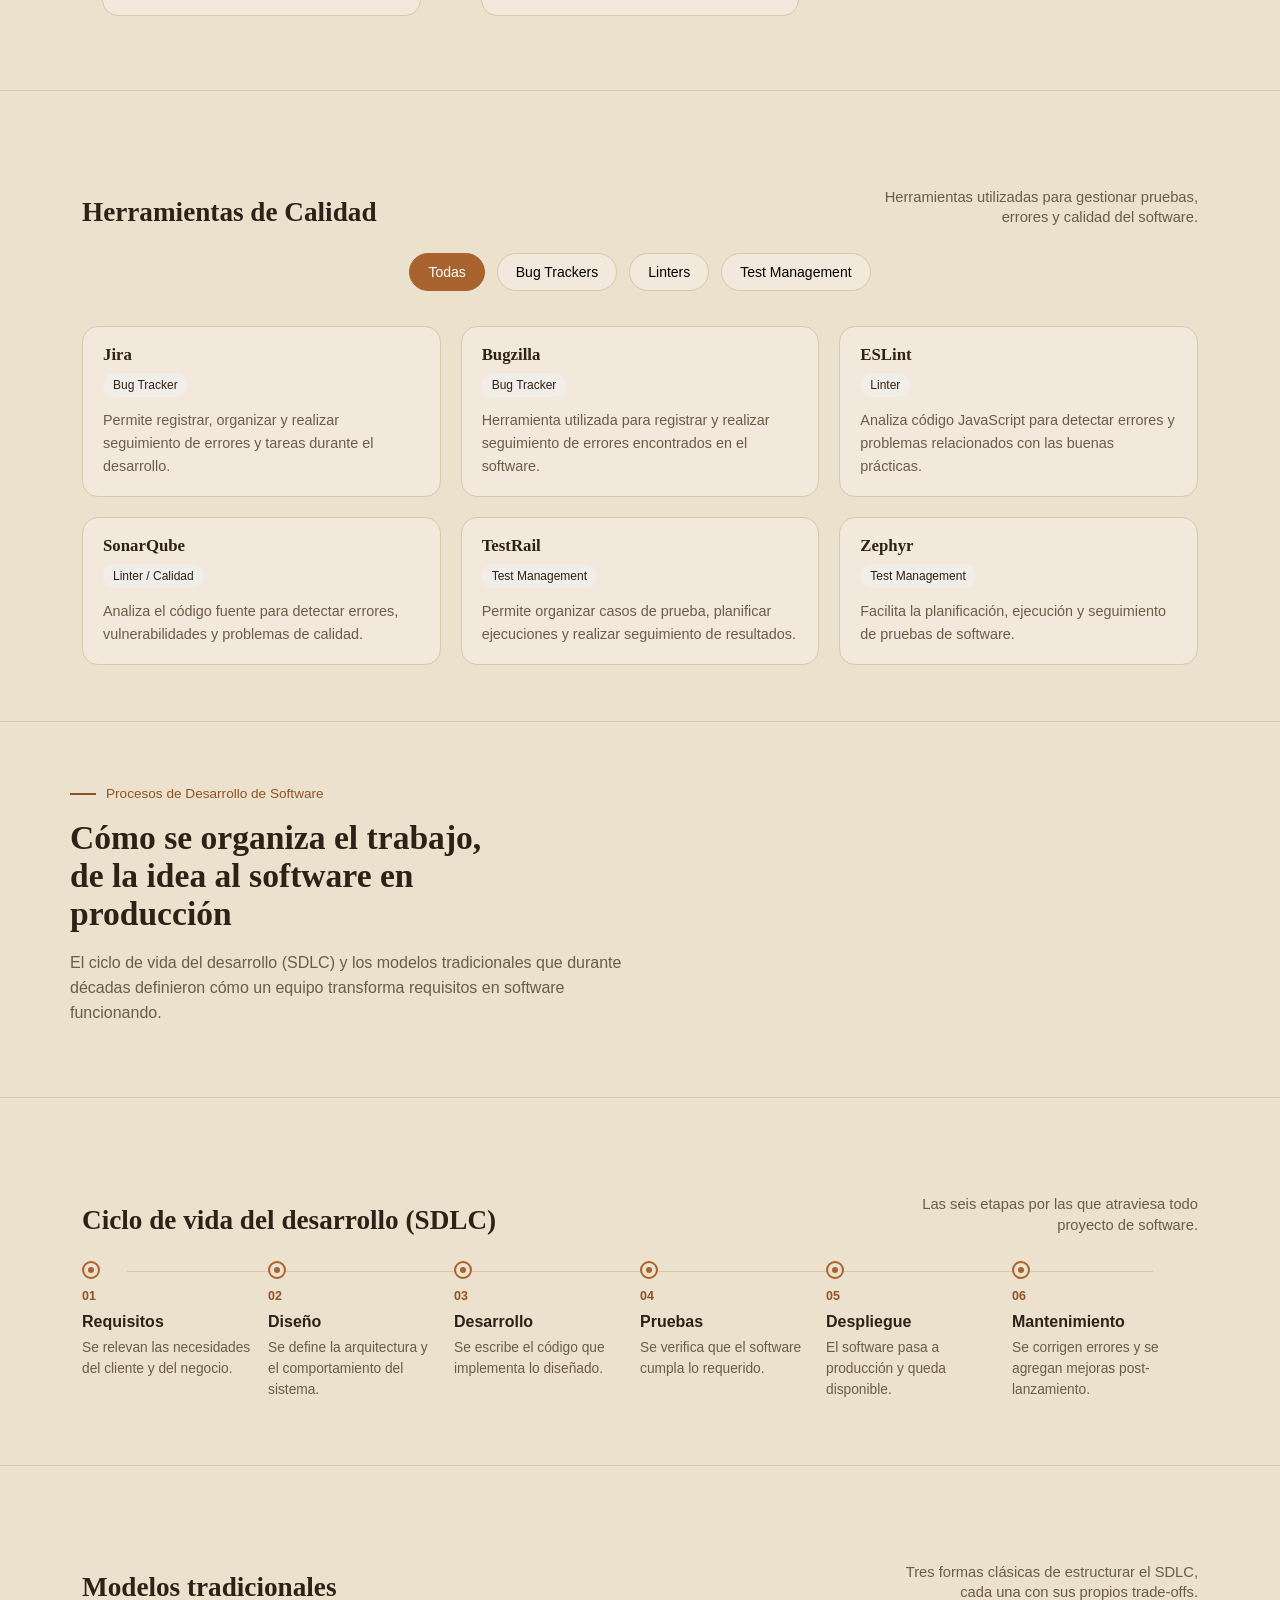
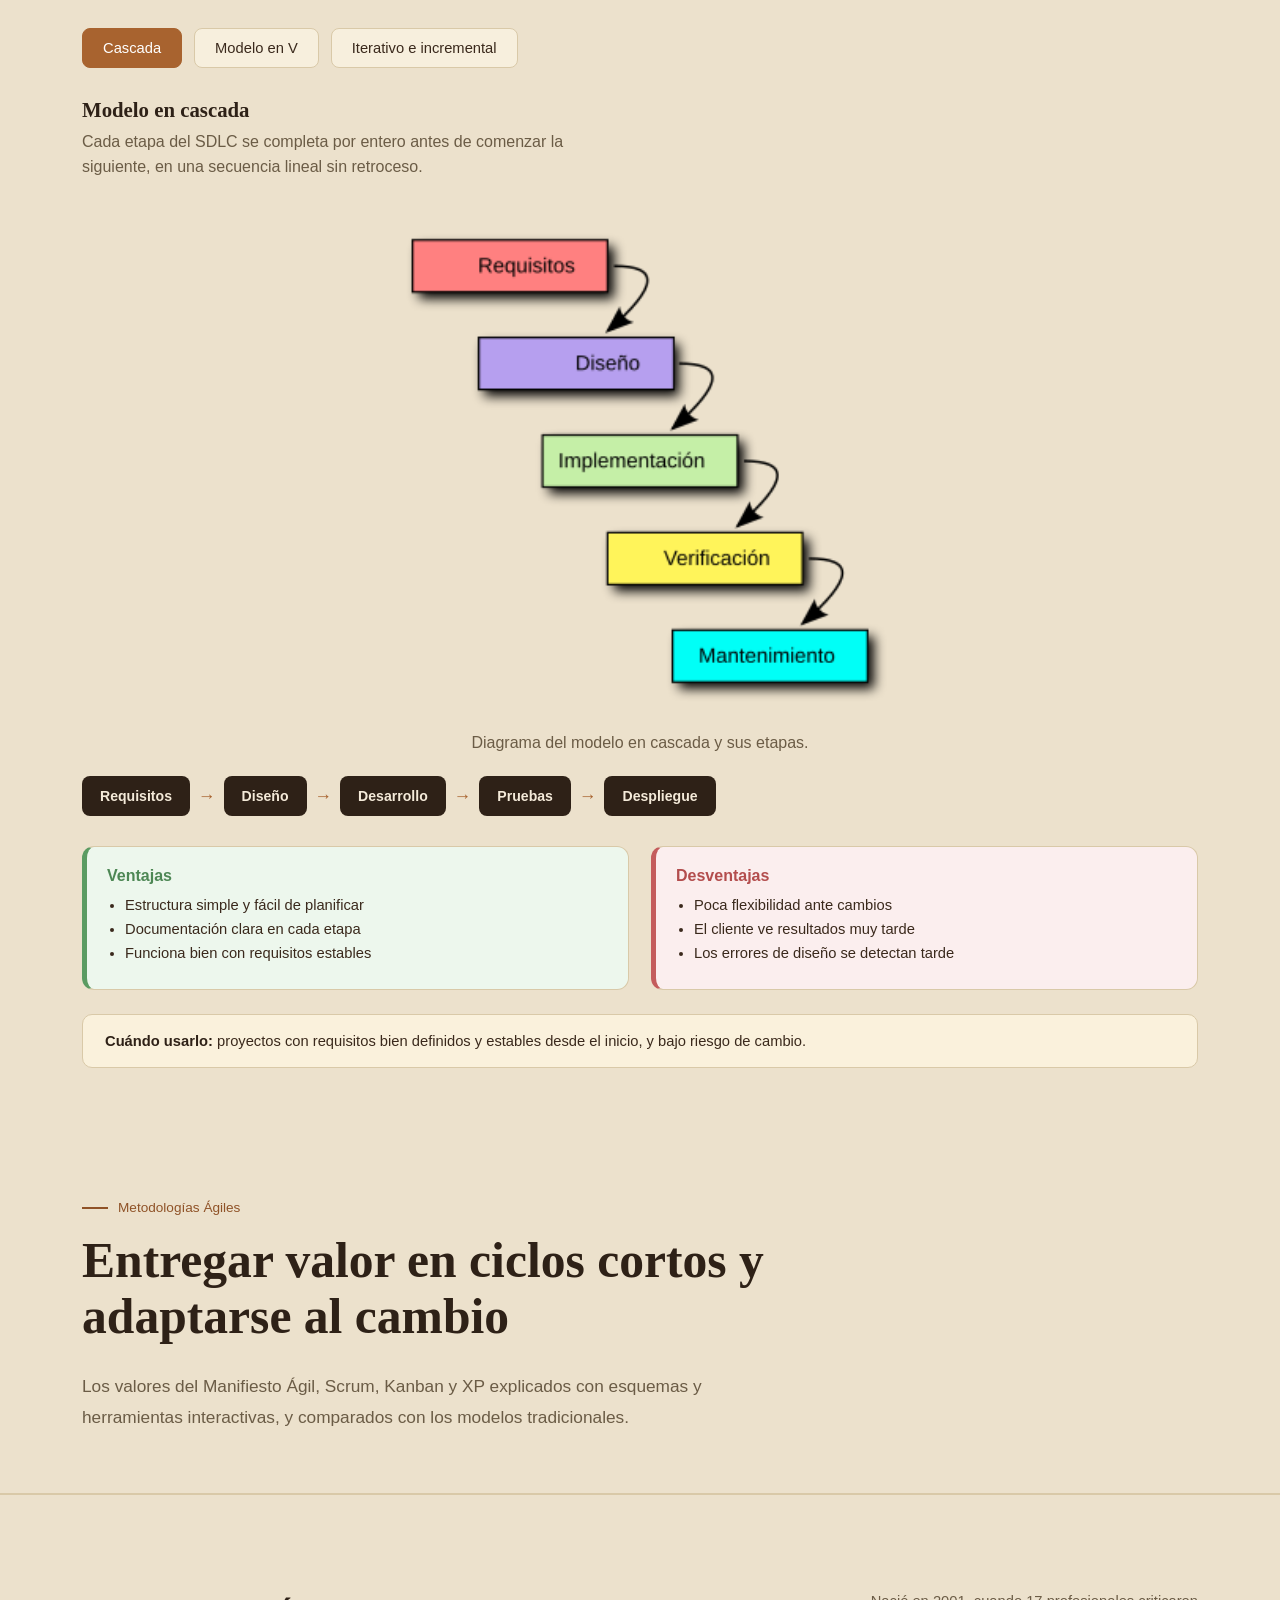
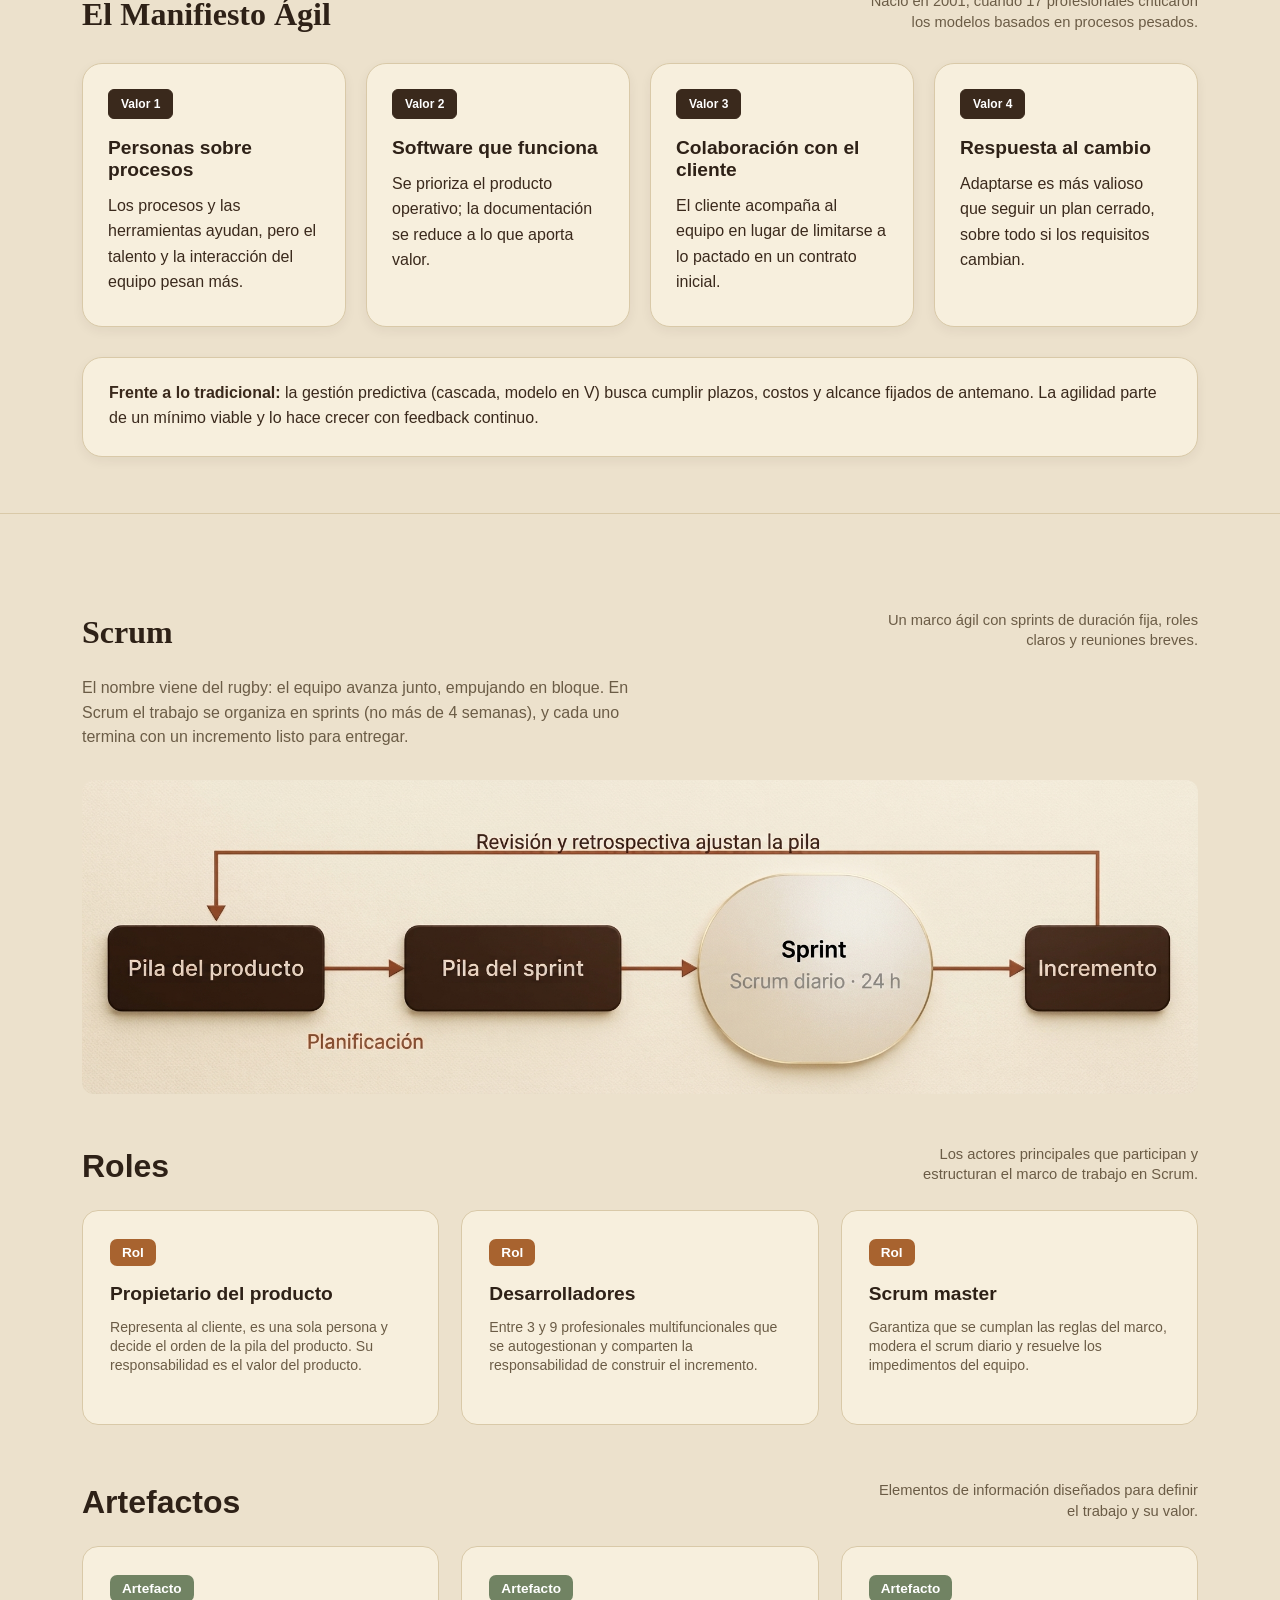
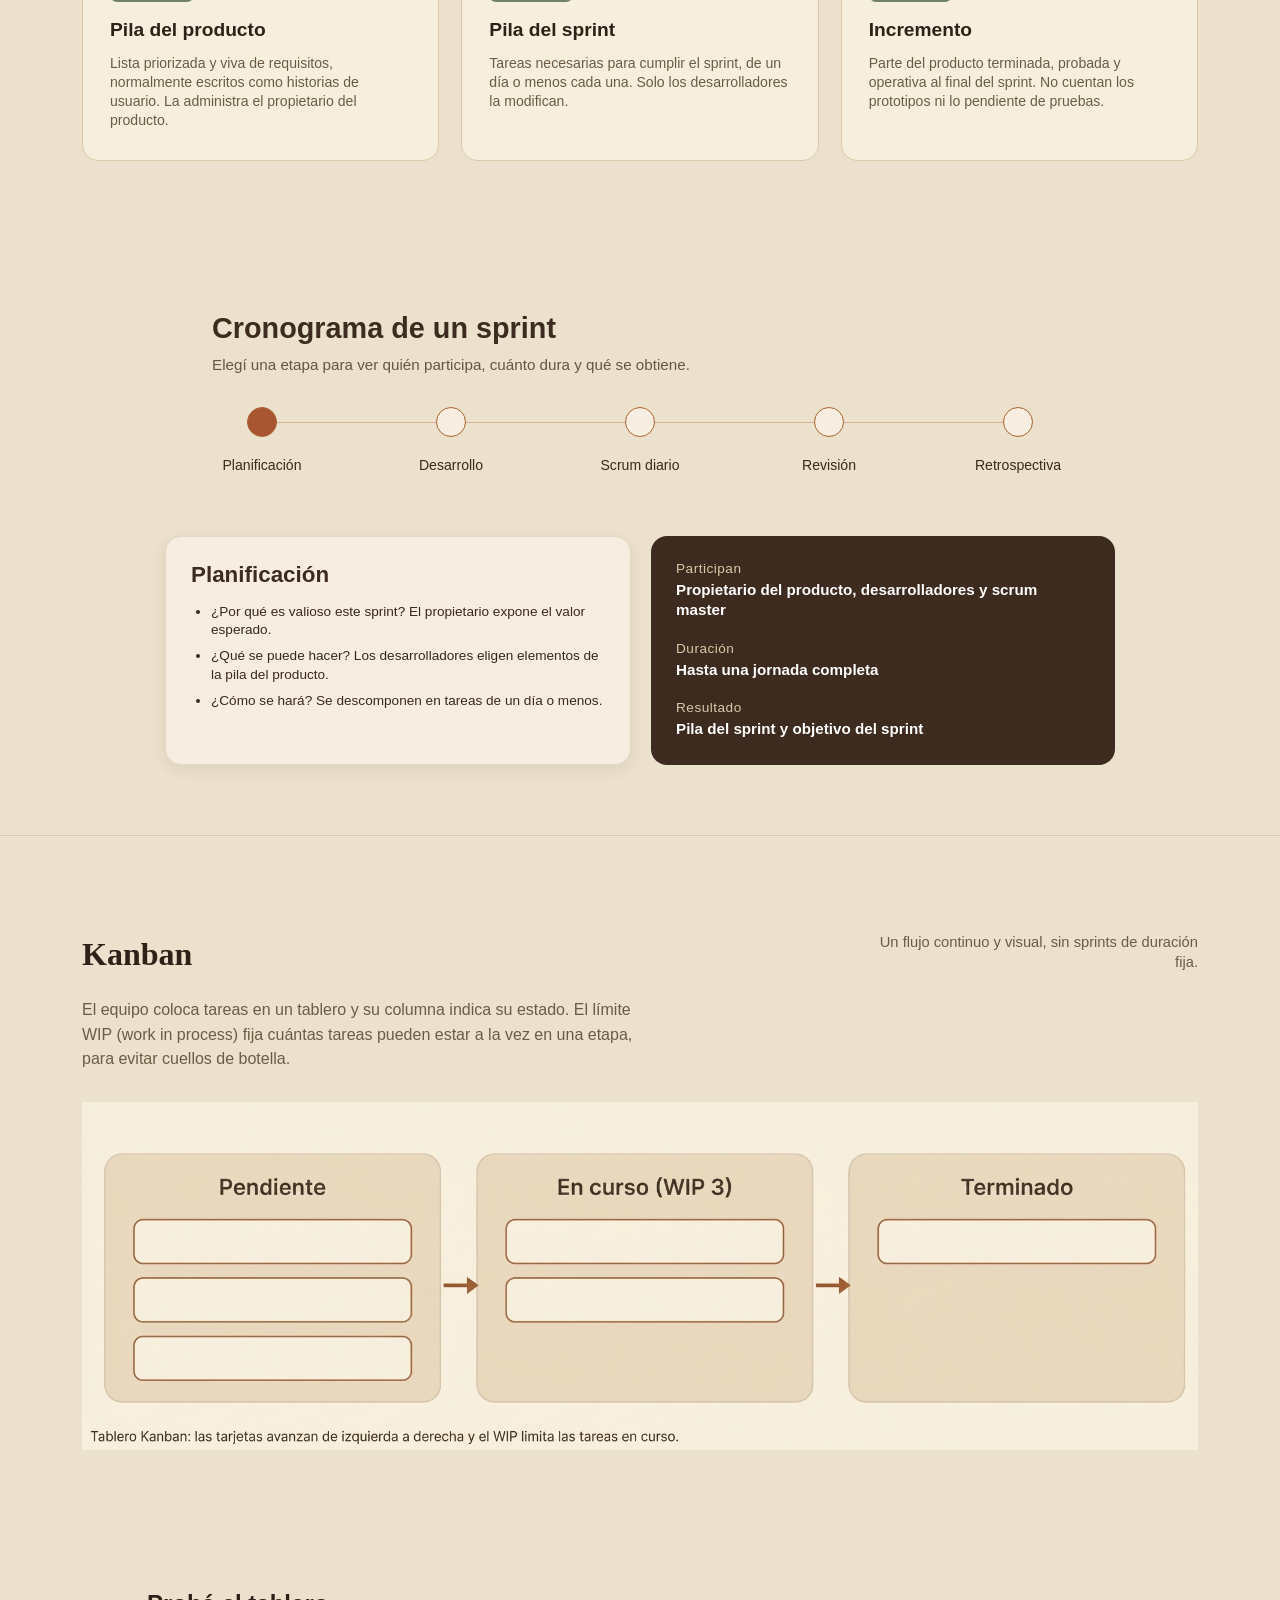
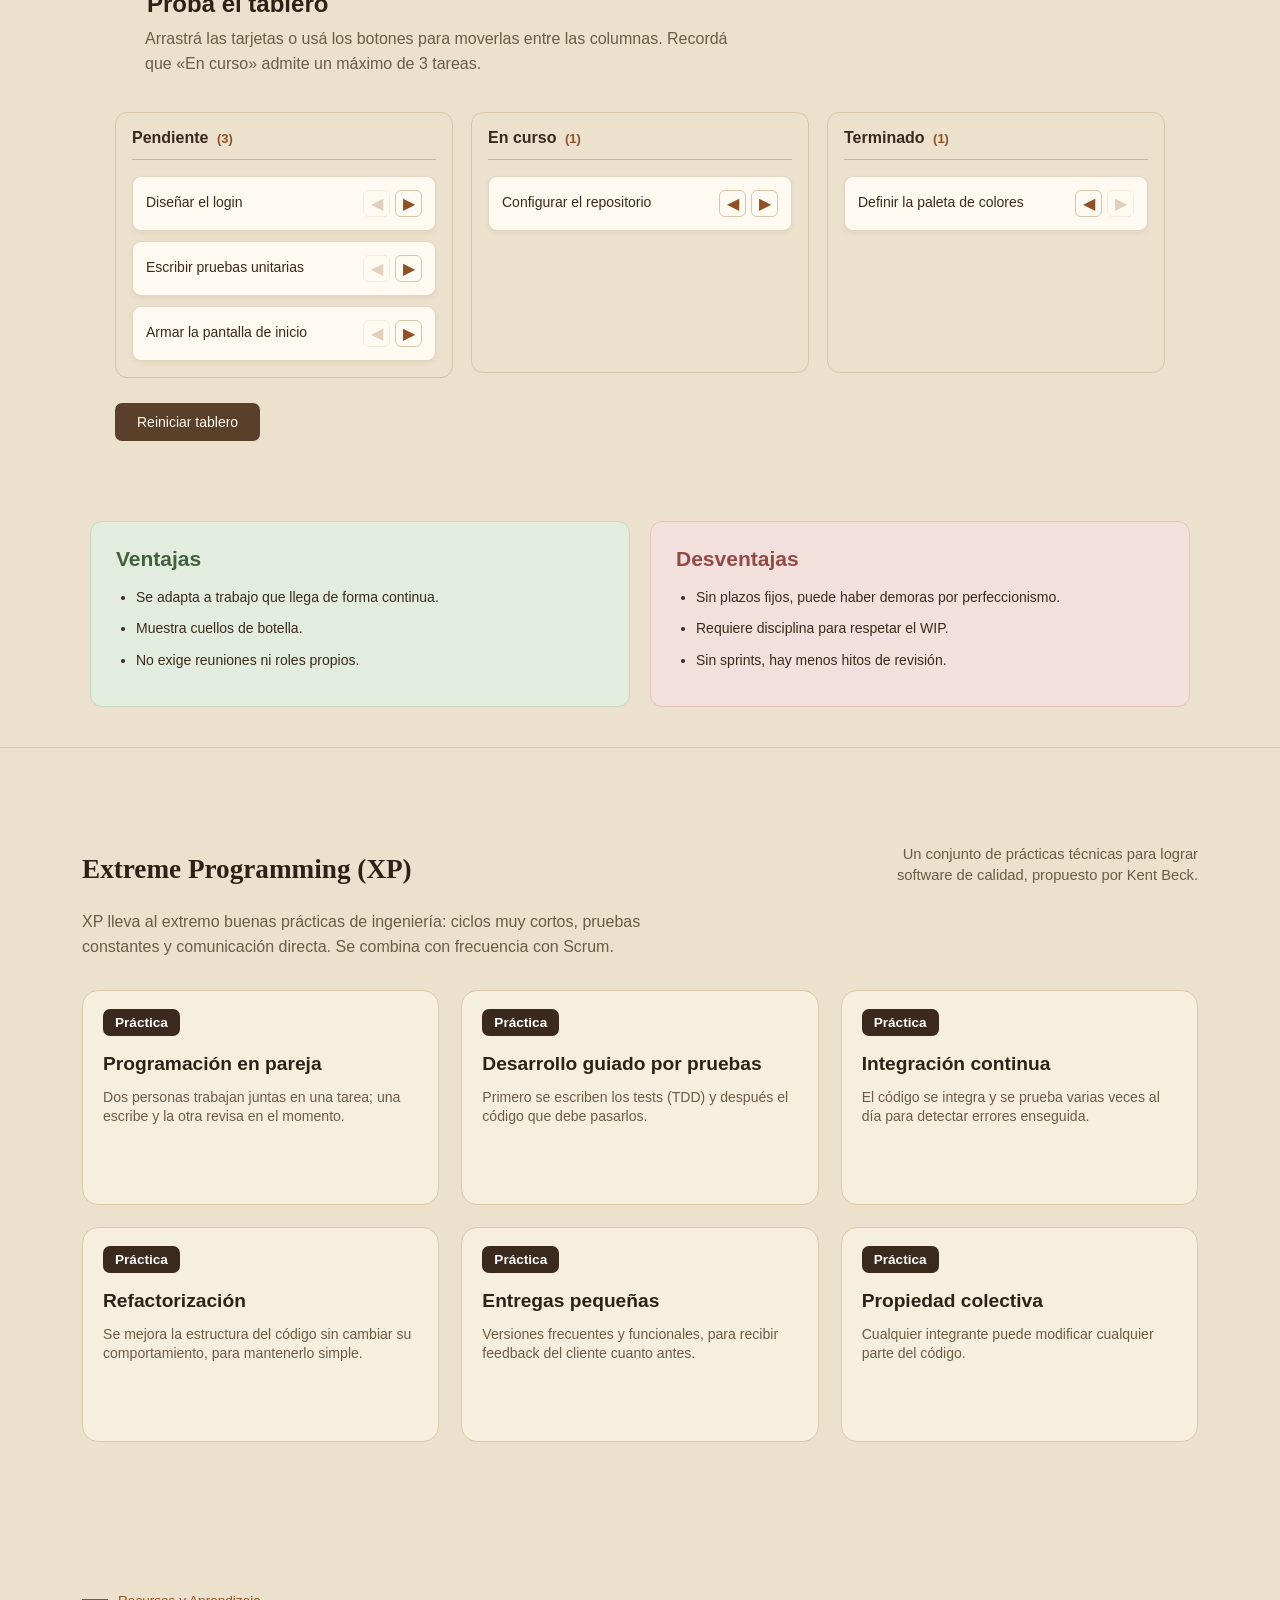
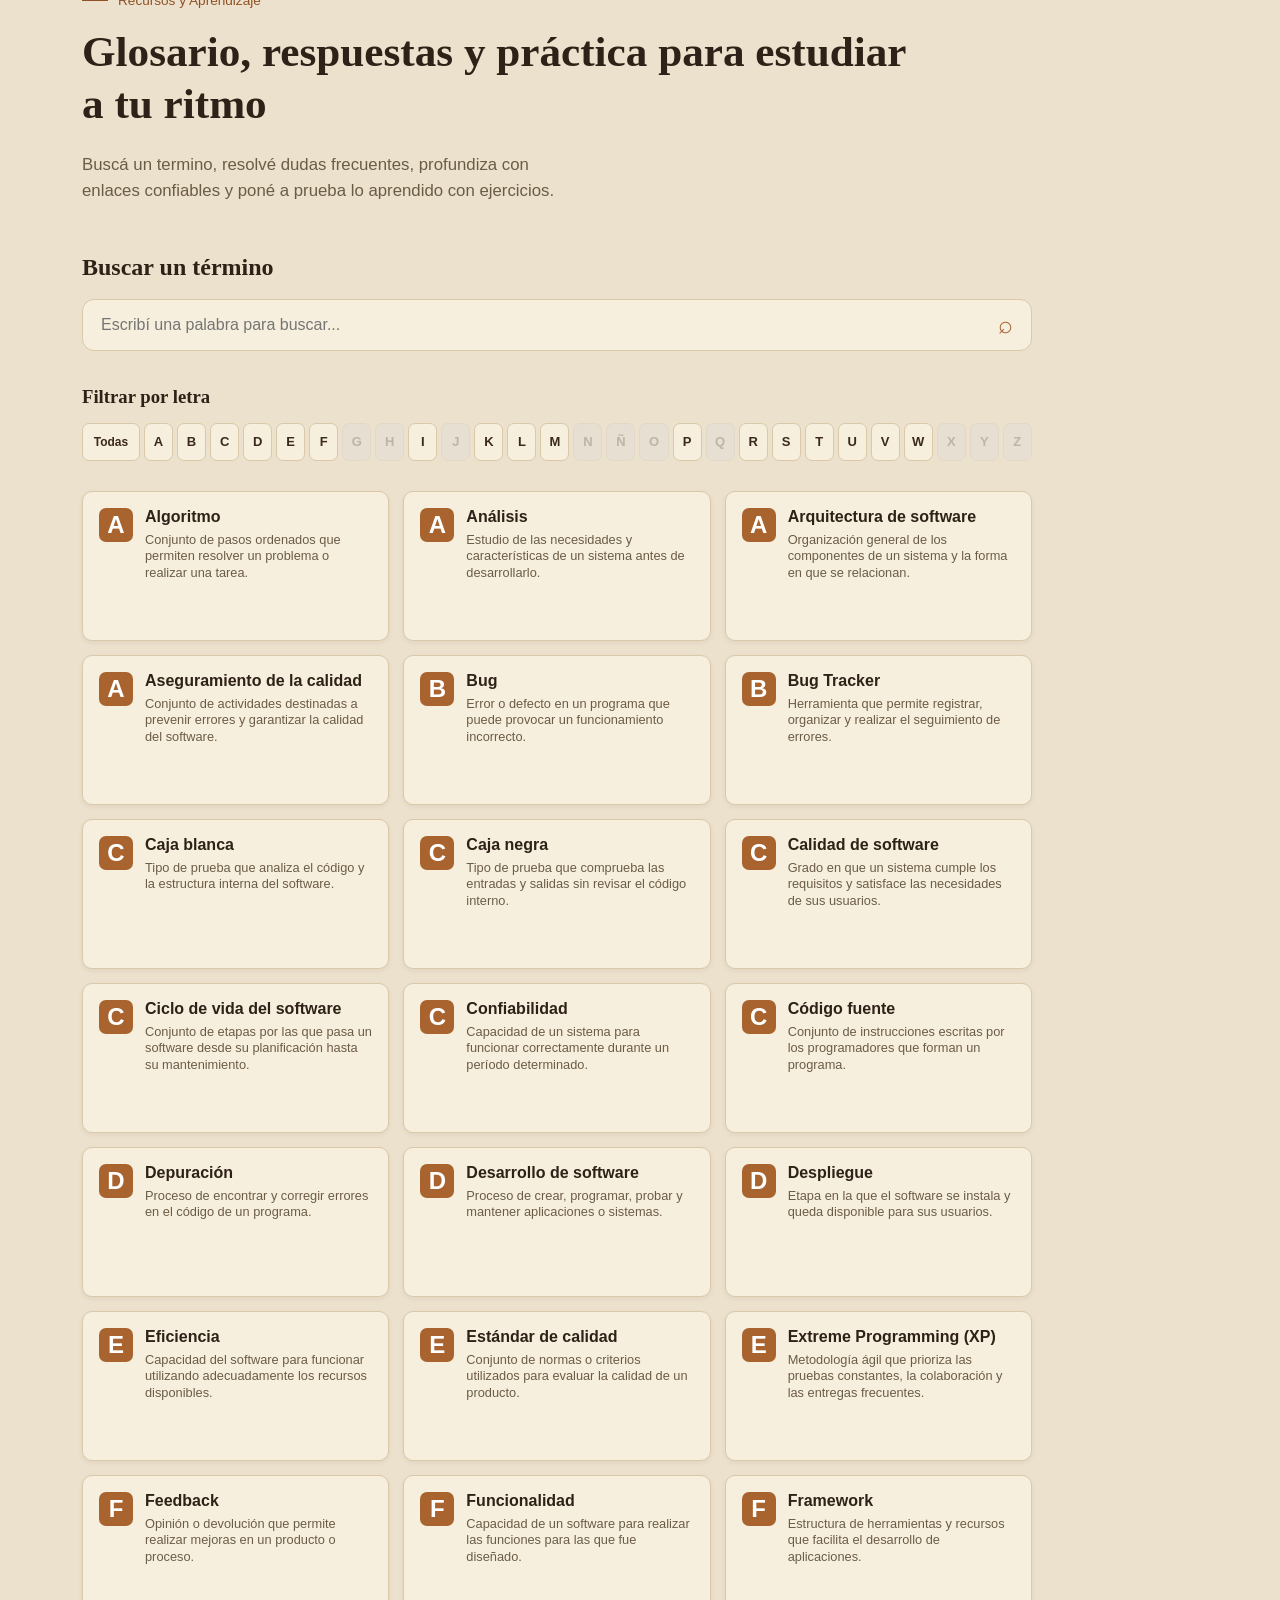
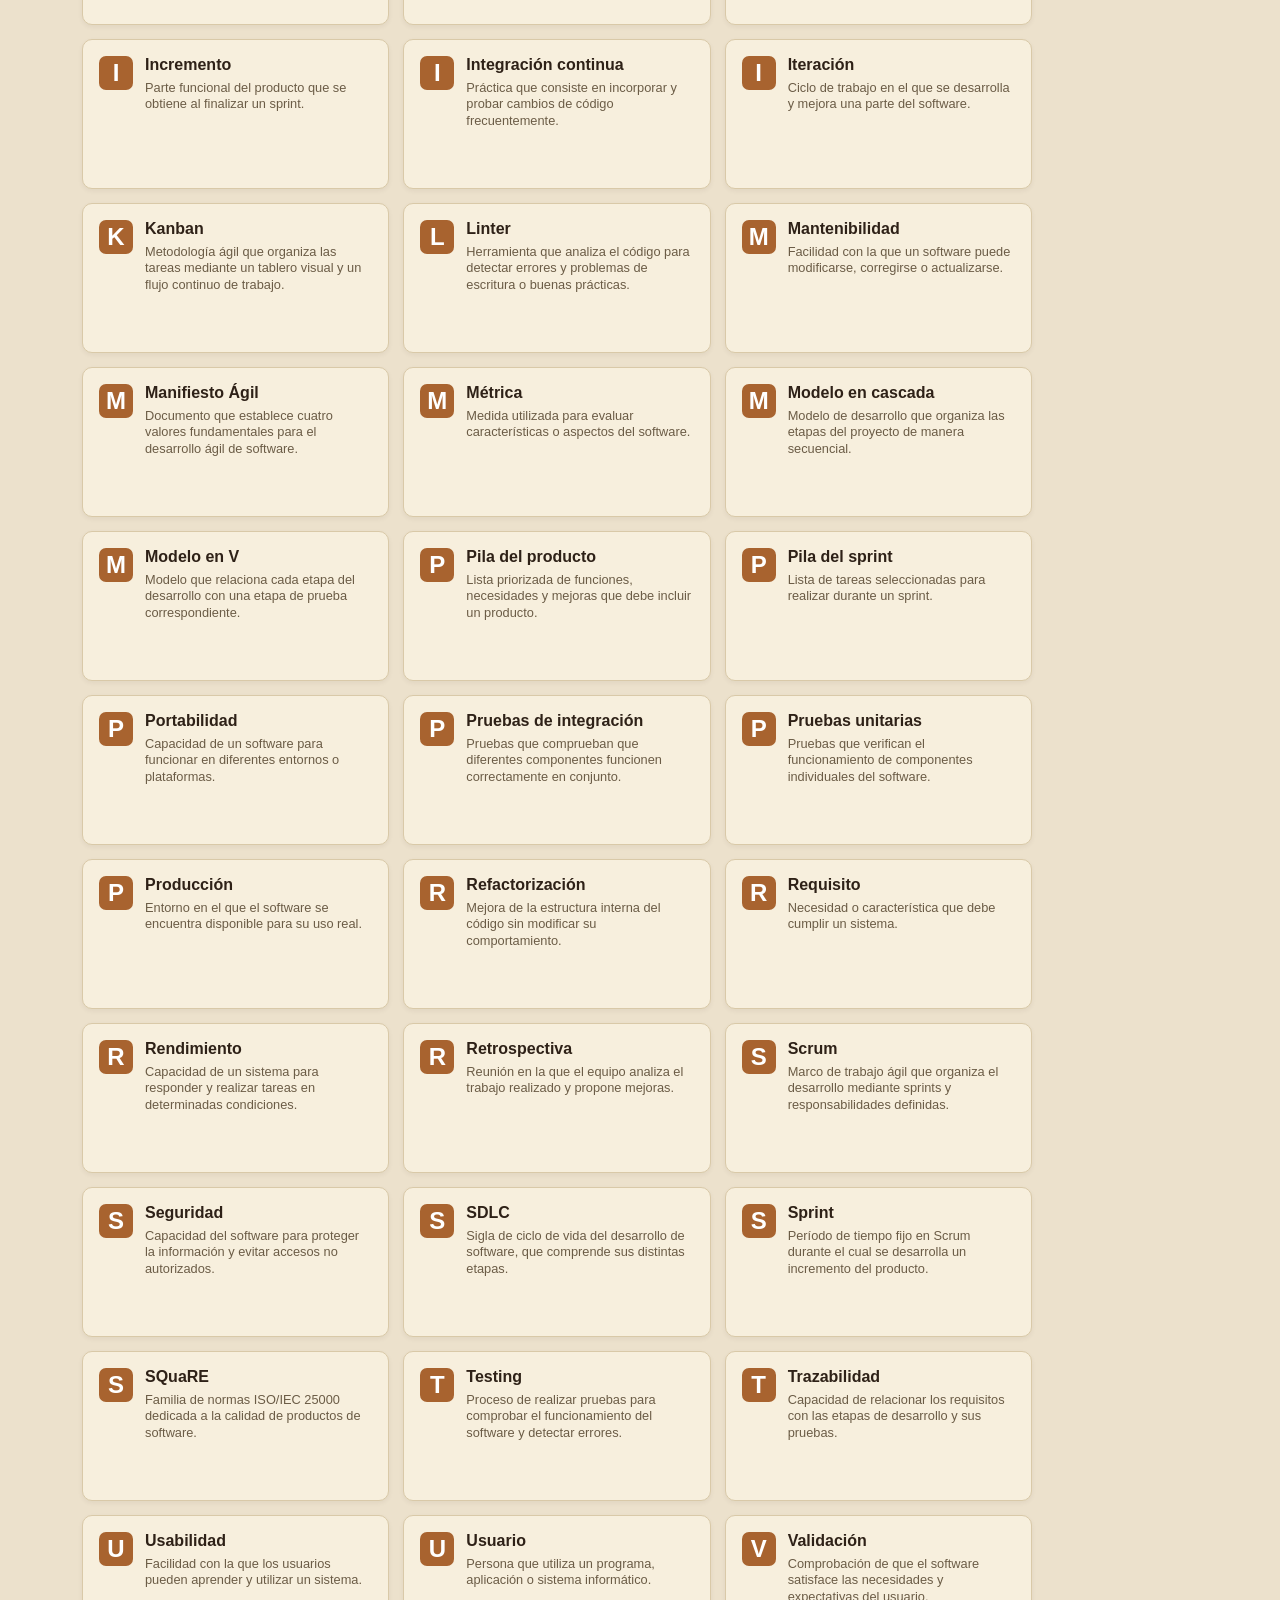
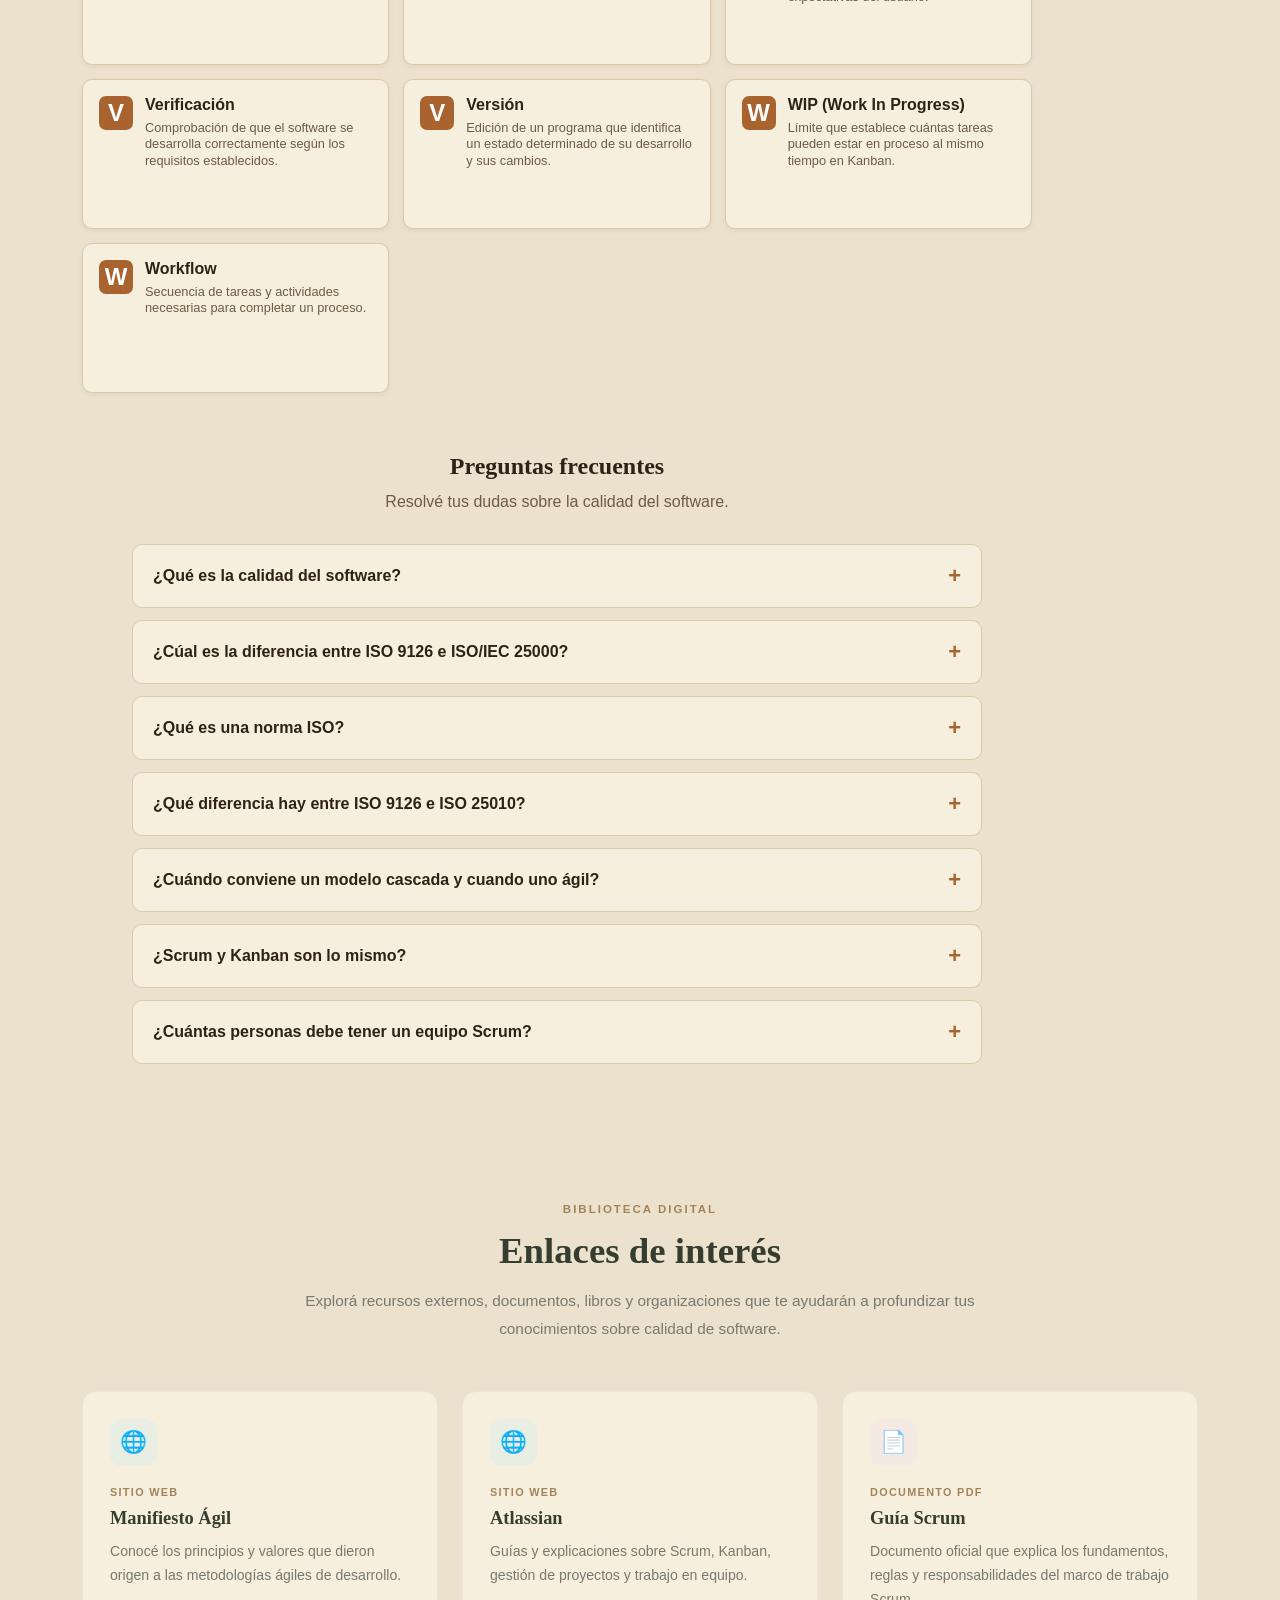
==== commit eb31c47e: "Add styles for enlaces, metodologías, encuestas, comparador, and contacto sections - Implement style" ====
--- a/index.html
+++ b/index.html
@@ -2039,6 +2039,126 @@
     </div>
 </section>
 
+
+<section class="enlaces-section" id="enlaces-interes">
+    <div class="wrap">
+
+        <div class="enlaces-header">
+            <span class="enlaces-tag">BIBLIOTECA DIGITAL</span>
+            <h2>Enlaces de interés</h2>
+            <p>
+                Explorá recursos externos, documentos, libros y organizaciones
+                que te ayudarán a profundizar tus conocimientos sobre
+                calidad de software.
+            </p>
+        </div>
+
+        <div class="enlaces-grid">
+
+            <!-- RECURSOS WEB -->
+            <article class="enlace-card">
+                <div class="enlace-icon web-icon">🌐</div>
+                <span class="enlace-categoria">SITIO WEB</span>
+                <h3>Manifiesto Ágil</h3>
+                <p>
+                    Conocé los principios y valores que dieron origen
+                    a las metodologías ágiles de desarrollo.
+                </p>
+                <a href="https://agilemanifesto.org/iso/es/manifesto.html"
+                   target="_blank"
+                   rel="noopener noreferrer">
+                    Visitar recurso <span>↗</span>
+                </a>
+            </article>
+
+            <article class="enlace-card">
+                <div class="enlace-icon web-icon">🌐</div>
+                <span class="enlace-categoria">SITIO WEB</span>
+                <h3>Atlassian</h3>
+                <p>
+                    Guías y explicaciones sobre Scrum, Kanban,
+                    gestión de proyectos y trabajo en equipo.
+                </p>
+                <a href="https://www.atlassian.com/es/agile"
+                   target="_blank"
+                   rel="noopener noreferrer">
+                    Visitar recurso <span>↗</span>
+                </a>
+            </article>
+
+            <!-- DOCUMENTOS PDF -->
+            <article class="enlace-card">
+                <div class="enlace-icon pdf-icon">📄</div>
+                <span class="enlace-categoria">DOCUMENTO PDF</span>
+                <h3>Guía Scrum</h3>
+                <p>
+                    Documento oficial que explica los fundamentos,
+                    reglas y responsabilidades del marco de trabajo Scrum.
+                </p>
+                <a href="https://scrumguides.org/docs/scrumguide/v2020/2020-Scrum-Guide-Spanish.pdf"
+                   target="_blank"
+                   rel="noopener noreferrer">
+                    Leer documento <span>↗</span>
+                </a>
+            </article>
+
+            <!-- LIBROS -->
+            <article class="enlace-card">
+                <div class="enlace-icon libro-icon">📚</div>
+                <span class="enlace-categoria">LIBRO</span>
+                <h3>Ingeniería de Software</h3>
+                <p>
+                    Bibliografía de Ian Sommerville sobre procesos,
+                    diseño, desarrollo y calidad del software.
+                </p>
+                <a href="https://books.google.com/books?q=Ian+Sommerville+Ingenieria+de+Software"
+                   target="_blank"
+                   rel="noopener noreferrer">
+                    Consultar libro <span>↗</span>
+                </a>
+            </article>
+
+            <!-- ORGANIZACIONES -->
+            <article class="enlace-card">
+                <div class="enlace-icon org-icon">🏢</div>
+                <span class="enlace-categoria">ORGANIZACIÓN</span>
+                <h3>ISO</h3>
+                <p>
+                    Organización Internacional de Normalización.
+                    Desarrolla estándares internacionales de calidad.
+                </p>
+                <a href="https://www.iso.org/"
+                   target="_blank"
+                   rel="noopener noreferrer">
+                    Conocer organización <span>↗</span>
+                </a>
+            </article>
+
+            <article class="enlace-card">
+                <div class="enlace-icon org-icon">🏢</div>
+                <span class="enlace-categoria">ORGANIZACIÓN</span>
+                <h3>OWASP</h3>
+                <p>
+                    Comunidad dedicada a mejorar la seguridad
+                    del software y las aplicaciones web.
+                </p>
+                <a href="https://owasp.org/"
+                   target="_blank"
+                   rel="noopener noreferrer">
+                    Conocer organización <span>↗</span>
+                </a>
+            </article>
+
+        </div>
+
+        <div class="enlaces-footer">
+            <p>Aprender, investigar y seguir mejorando la calidad del software.</p>
+        </div>
+
+    </div>
+</section>
+
+
 <div class="ejercicios-seccion">
 
     <div class="ejercicios-encabezado">
@@ -2353,6 +2473,534 @@
 
 </div>
 </section>
+
+
+<!-- HERRAMIENTAS PARA ELEGIR METODOLOGÍA -->
+
+<section class="metodo-herramientas">
+    <div class="wrap">
+
+        <div class="metodo-heading">
+            <h2>¿No sabés qué metodología te conviene?</h2>
+            <p>Dos herramientas para decidir con criterio.</p>
+        </div>
+
+        <div class="metodo-grid">
+
+            <!-- TARJETA ENCUESTA -->
+
+            <article class="metodo-card">
+                <span class="metodo-tag">Herramienta</span>
+
+                <h3>Encuesta de preferencias</h3>
+
+                <p>
+                    Contanos cómo es tu proyecto y te sugerimos
+                    si conviene Scrum, Kanban o un modelo tradicional.
+                </p>
+
+                <button class="metodo-btn"
+                        id="abrirEncuesta"
+                        type="button">
+                    Hacer la encuesta
+                </button>
+            </article>
+
+            <!-- TARJETA COMPARADOR -->
+
+            <article class="metodo-card">
+                <span class="metodo-tag">Herramienta</span>
+
+                <h3>Comparador de metodologías</h3>
+
+                <p>
+                    Elegí dos o más enfoques y mirá lado a lado
+                    sus roles, ceremonias y nivel de flexibilidad.
+                </p>
+
+                <button class="metodo-btn metodo-btn-secundario"
+                        type="button"
+                        id="abrirComparador">
+                    Abrir el comparador
+                </button>
+            </article>
+
+        </div>
+
+    </div>
+</section>
+
+
+<!-- FORMULARIO DE CONTACTO -->
+
+<section class="contacto-section" id="contacto">
+
+    <div class="wrap">
+
+        <div class="contacto-heading">
+            <span class="contacto-tag">ESTAMOS PARA AYUDARTE</span>
+
+            <h2>¿Tenés alguna consulta?</h2>
+
+            <p>
+                Envianos tu mensaje, consulta o sugerencia.
+                Nos interesa conocer tu opinión.
+            </p>
+        </div>
+
+        <div class="contacto-contenedor">
+
+            <!-- INFORMACIÓN -->
+
+            <div class="contacto-info">
+
+                <span class="contacto-icono">✉</span>
+
+                <h3>Hablemos</h3>
+
+                <p>
+                    Si tenés dudas sobre los contenidos,
+                    encontraste algún error o querés compartir
+                    una sugerencia, completá el formulario.
+                </p>
+
+                <div class="contacto-detalle">
+                    <span>01</span>
+                    <p>Escribí tu consulta con claridad.</p>
+                </div>
+
+                <div class="contacto-detalle">
+                    <span>02</span>
+                    <p>Completá tus datos de contacto.</p>
+                </div>
+
+                <div class="contacto-detalle">
+                    <span>03</span>
+                    <p>Revisá y enviá tu mensaje.</p>
+                </div>
+
+            </div>
+
+            <!-- FORMULARIO -->
+
+            <div class="contacto-formulario">
+
+                <h3>Enviar un mensaje</h3>
+
+                <p class="contacto-subtitulo">
+                    Los campos marcados con * son obligatorios.
+                </p>
+
+                <form id="formularioContacto" novalidate>
+
+                    <div class="contacto-campo">
+
+                        <label for="nombreContacto">
+                            Nombre completo *
+                        </label>
+
+                        <input
+                            type="text"
+                            id="nombreContacto"
+                            name="nombre"
+                            placeholder="Ingresá tu nombre"
+                            maxlength="80"
+                            autocomplete="name"
+                            required
+                            aria-describedby="errorNombre"
+                        >
+
+                        <small class="contacto-error"
+                               id="errorNombre"></small>
+
+                    </div>
+
+                    <div class="contacto-campo">
+
+                        <label for="emailContacto">
+                            Correo electrónico *
+                        </label>
+
+                        <input
+                            type="email"
+                            id="emailContacto"
+                            name="email"
+                            placeholder="ejemplo@correo.com"
+                            maxlength="254"
+                            autocomplete="email"
+                            required
+                            aria-describedby="errorEmail"
+                        >
+
+                        <small class="contacto-error"
+                               id="errorEmail"></small>
+
+                    </div>
+
+                    <div class="contacto-campo">
+
+                        <label for="asuntoContacto">
+                            Asunto *
+                        </label>
+
+                        <select
+                            id="asuntoContacto"
+                            name="asunto"
+                            required
+                            aria-describedby="errorAsunto"
+                        >
+                            <option value="">Seleccioná un asunto</option>
+                            <option value="Consulta">Consulta</option>
+                            <option value="Sugerencia">Sugerencia</option>
+                            <option value="Error en el contenido">Error en el contenido</option>
+                            <option value="Otro">Otro</option>
+                        </select>
+
+                        <small class="contacto-error"
+                               id="errorAsunto"></small>
+
+                    </div>
+
+                    <div class="contacto-campo">
+
+                        <label for="mensajeContacto">
+                            Tu mensaje *
+                        </label>
+
+                        <textarea
+                            id="mensajeContacto"
+                            name="mensaje"
+                            rows="5"
+                            maxlength="1500"
+                            placeholder="Escribí tu consulta o sugerencia..."
+                            required
+                            aria-describedby="errorMensaje contadorMensaje"
+                        ></textarea>
+
+                        <div class="contacto-textarea-pie">
+
+                            <small class="contacto-error"
+                                   id="errorMensaje"></small>
+
+                            <span id="contadorMensaje">
+                                0 / 1500
+                            </span>
+
+                        </div>
+
+                    </div>
+
+                    <button type="submit"
+                            class="contacto-enviar">
+                        Enviar mensaje →
+                    </button>
+
+                    <!-- CONFIRMACIÓN -->
+
+                    <div class="contacto-exito"
+                         id="mensajeExito"
+                         role="status"
+                         aria-live="polite"
+                         hidden>
+
+                        <span>✓</span>
+
+                        <div>
+                            <strong>¡Mensaje validado correctamente!</strong>
+
+                            <p>
+                                Tus datos fueron revisados.
+                                El formulario está listo para el envío.
+                            </p>
+                        </div>
+
+                    </div>
+
+                </form>
+
+            </div>
+
+        </div>
+
+    </div>
+
+</section>
+
+<!-- VENTANA DE LA ENCUESTA -->
+
+<div class="encuesta-overlay" id="encuestaOverlay"
+     aria-hidden="true">
+
+    <div class="encuesta-modal"
+         role="dialog"
+         aria-modal="true"
+         aria-labelledby="encuestaTitulo">
+
+        <button class="encuesta-cerrar"
+                id="cerrarEncuesta"
+                type="button"
+                aria-label="Cerrar encuesta">
+            ×
+        </button>
+
+        <!-- INTRODUCCIÓN -->
+
+        <div id="encuestaIntro">
+
+            <span class="encuesta-tag">HERRAMIENTA INTERACTIVA</span>
+
+            <h2 id="encuestaTitulo">
+                Encuesta de preferencias metodológicas
+            </h2>
+
+            <p>
+                Respondé algunas preguntas sobre tu proyecto y
+                descubrí qué metodología de desarrollo se adapta mejor.
+            </p>
+
+            <div class="encuesta-info">
+                <span>6 preguntas</span>
+                <span>•</span>
+                <span>2 minutos aproximadamente</span>
+            </div>
+
+            <button class="encuesta-btn principal"
+                    id="comenzarEncuesta"
+                    type="button">
+                Comenzar encuesta →
+            </button>
+
+        </div>
+
+        <!-- PREGUNTAS -->
+
+        <div id="encuestaContenido" hidden>
+
+            <div class="encuesta-progreso-info">
+                <span id="numeroPregunta">PREGUNTA 1 DE 6</span>
+                <span id="porcentajeProgreso">17%</span>
+            </div>
+
+            <div class="encuesta-barra">
+                <div id="barraProgreso"
+                     class="encuesta-barra-llenado"></div>
+            </div>
+
+            <div class="encuesta-pregunta">
+                <span class="encuesta-tag">SOBRE TU PROYECTO</span>
+
+                <h2 id="tituloPregunta"></h2>
+
+                <p id="descripcionPregunta"></p>
+            </div>
+
+            <div class="encuesta-opciones"
+                 id="opcionesPregunta"></div>
+
+            <div class="encuesta-navegacion">
+
+                <button class="encuesta-btn secundario"
+                        id="preguntaAnterior"
+                        type="button">
+                    ← Anterior
+                </button>
+
+                <button class="encuesta-btn principal"
+                        id="preguntaSiguiente"
+                        type="button"
+                        disabled>
+                    Siguiente →
+                </button>
+
+            </div>
+
+        </div>
+
+        <!-- RESULTADOS -->
+
+        <div id="encuestaResultado" hidden>
+
+            <span class="encuesta-tag">RESULTADO DEL ANÁLISIS</span>
+
+            <h2>¡Terminaste la encuesta!</h2>
+
+            <p class="resultado-descripcion"
+               id="resultadoDescripcion"></p>
+
+            <div class="metodologia-recomendada">
+
+                <span>METODOLOGÍA RECOMENDADA</span>
+
+                <h3 id="metodologiaGanadora"></h3>
+
+                <p id="motivoGanador"></p>
+
+            </div>
+
+            <h3 class="resultado-subtitulo">
+                Porcentaje de coincidencia
+            </h3>
+
+            <div class="resultado-puntajes"
+                 id="resultadoPuntajes"></div>
+
+            <button class="encuesta-btn principal"
+                    id="reiniciarEncuesta"
+                    type="button">
+                ↻ Volver a realizar la encuesta
+            </button>
+
+        </div>
+
+    </div>
+
+</div>
+
+<!-- VENTANA DEL COMPARADOR DE METODOLOGÍAS -->
+
+<div class="comparador-overlay" id="comparadorOverlay"
+     aria-hidden="true">
+
+    <div class="comparador-modal"
+         role="dialog"
+         aria-modal="true"
+         aria-labelledby="comparadorTitulo">
+
+        <button class="comparador-cerrar"
+                id="cerrarComparador"
+                type="button"
+                aria-label="Cerrar comparador">
+            ×
+        </button>
+
+        <!-- ENCABEZADO -->
+
+        <div class="comparador-header">
+
+            <span class="encuesta-tag">HERRAMIENTA INTERACTIVA</span>
+
+            <h2 id="comparadorTitulo">
+                Comparador de metodologías
+            </h2>
+
+            <p>
+                Seleccioná las metodologías que quieras comparar
+                y descubrí sus principales diferencias.
+            </p>
+
+        </div>
+
+        <!-- SELECCIÓN -->
+
+        <div class="comparador-seleccion">
+
+            <h3>Elegí las metodologías</h3>
+
+            <p>Seleccioná al menos dos opciones para comenzar.</p>
+
+            <div class="comparador-checkboxes">
+
+                <label class="comparador-opcion">
+                    <input type="checkbox"
+                           class="metodologia-check"
+                           value="scrum">
+                    <span class="checkbox-personalizado"></span>
+
+                    <span class="comparador-opcion-texto">
+                        <strong>Scrum</strong>
+                        <small>Trabajo por sprints</small>
+                    </span>
+                </label>
+
+                <label class="comparador-opcion">
+                    <input type="checkbox"
+                           class="metodologia-check"
+                           value="kanban">
+                    <span class="checkbox-personalizado"></span>
+
+                    <span class="comparador-opcion-texto">
+                        <strong>Kanban</strong>
+                        <small>Flujo de trabajo continuo</small>
+                    </span>
+                </label>
+
+                <label class="comparador-opcion">
+                    <input type="checkbox"
+                           class="metodologia-check"
+                           value="cascada">
+                    <span class="checkbox-personalizado"></span>
+
+                    <span class="comparador-opcion-texto">
+                        <strong>Cascada</strong>
+                        <small>Etapas secuenciales</small>
+                    </span>
+                </label>
+
+            </div>
+
+            <div class="comparador-acciones">
+
+                <span id="contadorSeleccion">
+                    0 de 3 seleccionadas
+                </span>
+
+                <button type="button"
+                        id="generarComparacion"
+                        class="encuesta-btn principal"
+                        disabled>
+                    Comparar metodologías →
+                </button>
+
+            </div>
+
+        </div>
+
+        <!-- TABLA COMPARATIVA -->
+
+        <div class="comparador-resultados"
+             id="comparadorResultados"
+             hidden>
+
+            <div class="comparador-tabla-header">
+                <div>
+                    <span class="encuesta-tag">ANÁLISIS COMPARATIVO</span>
+                    <h3>Comparación de características</h3>
+                </div>
+
+                <button type="button"
+                        id="nuevaComparacion"
+                        class="comparador-nueva">
+                    Cambiar selección
+                </button>
+            </div>
+
+            <div class="comparador-tabla-scroll">
+
+                <table class="comparador-tabla"
+                       id="tablaComparativa">
+
+                    <thead id="tablaEncabezado"></thead>
+
+                    <tbody id="tablaContenido"></tbody>
+
+                </table>
+
+            </div>
+
+            <div class="comparador-nota">
+                <p>
+                    Cada metodología tiene características diferentes.
+                    La elección depende de las necesidades y objetivos
+                    de cada proyecto.
+                </p>
+            </div>
+
+        </div>
+
+    </div>
+
+</div>
+
  <!-- ===================== FOOTER ===================== -->
 
 <footer class="site">
--- a/styles.css
+++ b/styles.css
@@ -4183,4 +4183,1289 @@
 .glosario-grid p {
   font-size: 0.8rem !important;   /* Achica la descripción */
   line-height: 1.3 !important;
-}+}
+/* ==========================================================
+   ACHICAR TEXTO Y ESPACIOS EN .FLIP-BACK
+   ========================================================== */
+.flip-back {
+  padding: 15px !important; /* Reduce el relleno interno de la tarjeta */
+}
+
+.flip-back h3 {
+  font-size: 1.05rem !important; /* Achica el título "Caja negra" */
+  margin-bottom: 6px !important;
+}
+
+.flip-back p,
+.flip-back li {
+  font-size: 0.78rem !important; /* Achica los párrafos y los elementos de la lista */
+  line-height: 1.25 !important;
+  margin-bottom: 4px !important;
+}
+
+.flip-back span {
+  font-size: 0.7rem !important;  /* Achica el texto inferior "Haz clic para volver" */
+}
+
+/* ==============================
+   ENLACES DE INTERÉS
+============================== */
+
+.enlaces-section {
+    padding: 85px 0 75px;
+    background: var(--cream-bg);
+}
+
+.enlaces-header {
+    max-width: 680px;
+    margin: 0 auto 48px;
+    text-align: center;
+}
+
+.enlaces-tag {
+    display: inline-block;
+    color: #a18459;
+    font-size: 0.72rem;
+    font-weight: 700;
+    letter-spacing: 2px;
+    margin-bottom: 14px;
+}
+
+.enlaces-header h2 {
+    font-size: 2.3rem;
+    color: #343d30;
+    margin-bottom: 15px;
+}
+
+.enlaces-header p {
+    color: #77796f;
+    font-size: 0.96rem;
+    line-height: 1.8;
+}
+
+/* GRILLA */
+
+.enlaces-grid {
+    display: grid;
+    grid-template-columns: repeat(3, minmax(0, 1fr));
+    gap: 24px;
+}
+
+/* TARJETAS */
+
+.enlace-card {
+    background: var(--cream-card);
+    border: 1px solid #e9e5da;
+    border-radius: 14px;
+    padding: 27px;
+    min-height: 265px;
+    display: flex;
+    flex-direction: column;
+    align-items: flex-start;
+    transition: transform 0.3s ease,
+                box-shadow 0.3s ease,
+                border-color 0.3s ease;
+}
+
+.enlace-card:hover {
+    transform: translateY(-5px);
+    box-shadow: 0 12px 28px rgba(54, 61, 46, 0.09);
+    border-color: #c5b28d;
+}
+
+/* ICONOS */
+
+.enlace-icon {
+    width: 47px;
+    height: 47px;
+    border-radius: 12px;
+    display: flex;
+    align-items: center;
+    justify-content: center;
+    font-size: 1.35rem;
+    margin-bottom: 20px;
+}
+
+.web-icon {
+    background: #e9eee5;
+}
+
+.pdf-icon {
+    background: #f5e9e3;
+}
+
+.libro-icon {
+    background: #f2eddf;
+}
+
+.org-icon {
+    background: #e9e9df;
+}
+
+/* TEXTOS */
+
+.enlace-categoria {
+    color: #a18459;
+    font-size: 0.68rem;
+    font-weight: 700;
+    letter-spacing: 1.3px;
+    margin-bottom: 10px;
+}
+
+.enlace-card h3 {
+    color: #343d30;
+    font-size: 1.15rem;
+    margin: 0 0 11px;
+}
+
+.enlace-card p {
+    color: #77796f;
+    font-size: 0.88rem;
+    line-height: 1.7;
+    margin: 0 0 22px;
+}
+
+/* BOTÓN ENLACE */
+
+.enlace-card a {
+    color: #69765b;
+    font-size: 0.86rem;
+    font-weight: 700;
+    text-decoration: none;
+    margin-top: auto;
+    transition: color 0.2s ease;
+}
+
+.enlace-card a:hover {
+    color: #a18459;
+}
+
+.enlace-card a span {
+    margin-left: 5px;
+}
+
+/* CIERRE */
+
+.enlaces-footer {
+    display: flex;
+    justify-content: center;
+    align-items: center;
+    gap: 10px;
+    margin-top: 48px;
+    color: #858477;
+    font-size: 0.86rem;
+}
+
+.enlaces-footer span {
+    color: #b39465;
+    font-size: 1.1rem;
+}
+
+/* RESPONSIVE */
+
+@media (max-width: 900px) {
+    .enlaces-grid {
+        grid-template-columns: repeat(2, minmax(0, 1fr));
+    }
+}
+
+@media (max-width: 600px) {
+    .enlaces-section {
+        padding: 60px 0;
+    }
+
+    .enlaces-header h2 {
+        font-size: 1.8rem;
+    }
+
+    .enlaces-grid {
+        grid-template-columns: 1fr;
+        gap: 18px;
+    }
+
+    .enlace-card {
+        min-height: 245px;
+    }
+
+    .enlaces-footer {
+        text-align: center;
+        line-height: 1.6;
+    }
+}
+
+/* ==================================
+   HERRAMIENTAS METODOLÓGICAS
+================================== */
+
+.metodo-herramientas {
+    padding: 55px 0 65px;
+    background: var(--cream-bg);
+}
+
+.metodo-heading {
+    display: flex;
+    justify-content: space-between;
+    align-items: center;
+    gap: 25px;
+    margin-bottom: 38px;
+}
+
+.metodo-heading h2 {
+    color: #38291e;
+    font-family: Georgia, serif;
+    font-size: 2rem;
+    margin: 0;
+}
+
+.metodo-heading p {
+    color: #82796b;
+    margin: 0;
+    font-size: 0.95rem;
+}
+
+.metodo-grid {
+    display: grid;
+    grid-template-columns: repeat(2, minmax(0, 1fr));
+    gap: 25px;
+}
+
+.metodo-card {
+    background: #faf6e9;
+    border: 1px solid #e1d8c5;
+    border-radius: 15px;
+    padding: 26px;
+    min-height: 260px;
+    display: flex;
+    flex-direction: column;
+    align-items: flex-start;
+}
+
+.metodo-tag {
+    display: inline-block;
+    background: #95603d;
+    color: #fff8eb;
+    padding: 7px 12px;
+    border-radius: 6px;
+    font-size: 0.78rem;
+    font-weight: 700;
+    margin-bottom: 18px;
+}
+
+.metodo-card h3 {
+    color: #392d22;
+    font-size: 1.2rem;
+    margin: 0 0 16px;
+}
+
+.metodo-card p {
+    color: #81796c;
+    font-size: 0.94rem;
+    line-height: 1.7;
+    margin: 0 0 20px;
+}
+
+.metodo-btn {
+    background: #95603d;
+    color: #fffaf0;
+    border: 1px solid #95603d;
+    border-radius: 7px;
+    padding: 13px 22px;
+    font-size: 0.9rem;
+    font-weight: 600;
+    cursor: pointer;
+    margin-top: auto;
+    transition: 0.25s ease;
+}
+
+.metodo-btn:hover {
+    background: #75472e;
+    border-color: #75472e;
+}
+
+.metodo-btn-secundario {
+    background: transparent;
+    color: #45372a;
+    border-color: #a69a86;
+}
+
+.metodo-btn-secundario:hover {
+    background: #eee6d7;
+    color: #45372a;
+    border-color: #8b765d;
+}
+
+
+/* ==================================
+   VENTANA DE ENCUESTA
+================================== */
+
+.encuesta-overlay {
+    display: none;
+    position: fixed;
+    inset: 0;
+    z-index: 10000;
+    background: rgba(27, 22, 17, 0.78);
+    justify-content: center;
+    align-items: center;
+    padding: 20px;
+}
+
+.encuesta-overlay.activa {
+    display: flex;
+}
+
+.encuesta-modal {
+    position: relative;
+    width: 100%;
+    max-width: 730px;
+    max-height: 90vh;
+    overflow-y: auto;
+    background: #f8f4e9;
+    border-radius: 15px;
+    padding: 42px;
+    box-shadow: 0 20px 60px rgba(0,0,0,0.25);
+    animation: encuestaAparecer 0.25s ease;
+}
+
+@keyframes encuestaAparecer {
+    from {
+        opacity: 0;
+        transform: translateY(12px);
+    }
+    to {
+        opacity: 1;
+        transform: translateY(0);
+    }
+}
+
+.encuesta-cerrar {
+    position: absolute;
+    right: 20px;
+    top: 13px;
+    border: none;
+    background: none;
+    color: #685a49;
+    font-size: 30px;
+    cursor: pointer;
+}
+
+.encuesta-intro {
+    text-align: center;
+    padding: 25px 8px;
+}
+
+.encuesta-tag {
+    color: #a1744c;
+    font-size: 0.7rem;
+    font-weight: 700;
+    letter-spacing: 1.6px;
+}
+
+.encuesta-intro h2,
+.encuesta-pregunta h2,
+#encuestaResultado > h2 {
+    font-family: Georgia, serif;
+    color: #392b20;
+    font-size: 1.8rem;
+    line-height: 1.35;
+    margin: 16px 0;
+}
+
+.encuesta-intro > p,
+.encuesta-pregunta > p,
+.resultado-descripcion {
+    color: #81796c;
+    font-size: 0.94rem;
+    line-height: 1.8;
+}
+
+.encuesta-info {
+    display: flex;
+    justify-content: center;
+    gap: 12px;
+    color: #9b8c77;
+    font-size: 0.82rem;
+    margin: 25px 0;
+}
+
+
+/* BOTONES DE ENCUESTA */
+
+.encuesta-btn {
+    padding: 12px 21px;
+    border-radius: 7px;
+    font-size: 0.88rem;
+    font-weight: 600;
+    cursor: pointer;
+    transition: 0.2s ease;
+}
+
+.encuesta-btn.principal {
+    background: #95603d;
+    color: #fffaf0;
+    border: 1px solid #95603d;
+}
+
+.encuesta-btn.principal:hover:not(:disabled) {
+    background: #75472e;
+}
+
+.encuesta-btn.secundario {
+    background: transparent;
+    border: 1px solid #b7a993;
+    color: #574536;
+}
+
+.encuesta-btn.secundario:hover:not(:disabled) {
+    background: #eee7d9;
+}
+
+.encuesta-btn:disabled {
+    opacity: 0.4;
+    cursor: not-allowed;
+}
+
+
+/* BARRA DE PROGRESO */
+
+.encuesta-progreso-info {
+    display: flex;
+    justify-content: space-between;
+    color: #91734f;
+    font-size: 0.72rem;
+    font-weight: 700;
+    letter-spacing: 1px;
+    margin-bottom: 12px;
+}
+
+.encuesta-barra {
+    height: 7px;
+    background: #e7dfd0;
+    border-radius: 20px;
+    overflow: hidden;
+}
+
+.encuesta-barra-llenado {
+    height: 100%;
+    width: 16.67%;
+    background: #95603d;
+    border-radius: 20px;
+    transition: width 0.3s ease;
+}
+
+
+/* PREGUNTAS */
+
+.encuesta-pregunta {
+    margin: 35px 0 24px;
+}
+
+.encuesta-pregunta h2 {
+    font-size: 1.55rem;
+}
+
+.encuesta-opciones {
+    display: flex;
+    flex-direction: column;
+    gap: 12px;
+}
+
+.encuesta-opcion {
+    width: 100%;
+    text-align: left;
+    background: #fffdf6;
+    border: 1px solid #e3dac9;
+    border-radius: 9px;
+    padding: 16px 18px;
+    color: #514638;
+    font-size: 0.9rem;
+    line-height: 1.5;
+    cursor: pointer;
+    transition: 0.2s ease;
+}
+
+.encuesta-opcion:hover {
+    border-color: #a47b52;
+    background: #f5efe2;
+}
+
+.encuesta-opcion.seleccionada {
+    border: 2px solid #95603d;
+    background: #efe5d5;
+    color: #392b20;
+    font-weight: 600;
+}
+
+
+/* NAVEGACIÓN */
+
+.encuesta-navegacion {
+    display: flex;
+    justify-content: space-between;
+    gap: 15px;
+    margin-top: 30px;
+}
+
+
+/* RESULTADOS */
+
+.metodologia-recomendada {
+    background: #eee8d9;
+    border: 1px solid #d9cbb4;
+    border-radius: 12px;
+    padding: 25px;
+    margin: 25px 0;
+}
+
+.metodologia-recomendada > span {
+    color: #9b744e;
+    font-size: 0.7rem;
+    font-weight: 700;
+    letter-spacing: 1.5px;
+}
+
+.metodologia-recomendada h3 {
+    color: #46372a;
+    font-family: Georgia, serif;
+    font-size: 1.8rem;
+    margin: 12px 0;
+}
+
+.metodologia-recomendada p {
+    color: #786e5e;
+    line-height: 1.7;
+    font-size: 0.9rem;
+}
+
+.resultado-subtitulo {
+    color: #45372a;
+    font-size: 1.05rem;
+    margin-bottom: 20px;
+}
+
+.resultado-puntajes {
+    display: flex;
+    flex-direction: column;
+    gap: 19px;
+    margin-bottom: 28px;
+    text-align: left;
+}
+
+.puntaje-item {
+    display: flex;
+    flex-direction: column;
+    gap: 9px;
+}
+
+.puntaje-cabecera {
+    display: flex;
+    justify-content: space-between;
+    color: #5b5043;
+    font-size: 0.88rem;
+    font-weight: 600;
+}
+
+.puntaje-barra {
+    height: 9px;
+    width: 100%;
+    background: #e6dfd1;
+    border-radius: 20px;
+    overflow: hidden;
+}
+
+.puntaje-relleno {
+    height: 100%;
+    border-radius: 20px;
+    transition: width 0.7s ease;
+    background: #8b9975;
+}
+
+.puntaje-item:nth-child(2) .puntaje-relleno {
+    background: #b28a59;
+}
+
+.puntaje-item:nth-child(3) .puntaje-relleno {
+    background: #95603d;
+}
+
+
+/* RESPONSIVE */
+
+@media (max-width: 900px) {
+    .metodo-heading {
+        align-items: flex-start;
+        flex-direction: column;
+        gap: 12px;
+    }
+}
+
+@media (max-width: 650px) {
+    .metodo-grid {
+        grid-template-columns: 1fr;
+    }
+
+    .metodo-heading h2 {
+        font-size: 1.65rem;
+    }
+
+    .encuesta-modal {
+        padding: 35px 22px;
+    }
+
+    .encuesta-navegacion {
+        flex-direction: column-reverse;
+    }
+
+    .encuesta-navegacion button {
+        width: 100%;
+    }
+}
+
+/* ==================================
+   COMPARADOR DE METODOLOGÍAS
+================================== */
+
+/* VENTANA */
+
+.comparador-overlay {
+    display: none;
+    position: fixed;
+    inset: 0;
+    z-index: 10001;
+    background: rgba(27, 22, 17, 0.78);
+    justify-content: center;
+    align-items: center;
+    padding: 20px;
+}
+
+.comparador-overlay.activa {
+    display: flex;
+}
+
+.comparador-modal {
+    position: relative;
+    background: #f8f4e9;
+    width: 100%;
+    max-width: 1050px;
+    max-height: 90vh;
+    overflow-y: auto;
+    padding: 40px;
+    border-radius: 15px;
+    box-shadow: 0 20px 60px rgba(0,0,0,0.25);
+    animation: comparadorAparecer 0.25s ease;
+}
+
+@keyframes comparadorAparecer {
+    from {
+        opacity: 0;
+        transform: translateY(12px);
+    }
+
+    to {
+        opacity: 1;
+        transform: translateY(0);
+    }
+}
+
+/* CERRAR */
+
+.comparador-cerrar {
+    position: absolute;
+    top: 13px;
+    right: 20px;
+    background: none;
+    border: none;
+    color: #685a49;
+    font-size: 30px;
+    cursor: pointer;
+}
+
+/* ENCABEZADO */
+
+.comparador-header {
+    text-align: center;
+    max-width: 650px;
+    margin: 0 auto 35px;
+}
+
+.comparador-header h2 {
+    font-family: Georgia, serif;
+    font-size: 2rem;
+    color: #392b20;
+    margin: 15px 0;
+}
+
+.comparador-header p {
+    color: #81796c;
+    font-size: 0.94rem;
+    line-height: 1.7;
+}
+
+/* SELECCIÓN */
+
+.comparador-seleccion {
+    background: #f0eadb;
+    border: 1px solid #e2d8c5;
+    border-radius: 12px;
+    padding: 25px;
+}
+
+.comparador-seleccion h3 {
+    color: #45372a;
+    font-size: 1.15rem;
+    margin: 0 0 8px;
+}
+
+.comparador-seleccion > p {
+    color: #81796c;
+    font-size: 0.87rem;
+    margin: 0 0 20px;
+}
+
+/* OPCIONES */
+
+.comparador-checkboxes {
+    display: grid;
+    grid-template-columns: repeat(3, minmax(0, 1fr));
+    gap: 15px;
+}
+
+.comparador-opcion {
+    display: flex;
+    align-items: center;
+    gap: 12px;
+    padding: 18px;
+    background: #fffdf6;
+    border: 1px solid #e3dac9;
+    border-radius: 9px;
+    cursor: pointer;
+    transition: 0.2s ease;
+}
+
+.comparador-opcion:hover {
+    border-color: #a47b52;
+    background: #f8f1e5;
+}
+
+.comparador-opcion:has(input:checked) {
+    border: 2px solid #95603d;
+    background: #efe5d5;
+}
+
+.comparador-opcion input {
+    position: absolute;
+    opacity: 0;
+    width: 1px;
+    height: 1px;
+}
+
+.checkbox-personalizado {
+    width: 19px;
+    height: 19px;
+    min-width: 19px;
+    border: 1.5px solid #aa9b85;
+    border-radius: 4px;
+    position: relative;
+    background: #fffdf6;
+}
+
+.comparador-opcion input:checked
+~ .checkbox-personalizado {
+    background: #95603d;
+    border-color: #95603d;
+}
+
+.comparador-opcion input:checked
+~ .checkbox-personalizado::after {
+    content: "✓";
+    position: absolute;
+    color: white;
+    font-size: 13px;
+    font-weight: bold;
+    top: 0;
+    left: 3px;
+}
+
+.comparador-opcion input:focus-visible
+~ .checkbox-personalizado {
+    outline: 2px solid #95603d;
+    outline-offset: 3px;
+}
+
+.comparador-opcion-texto {
+    display: flex;
+    flex-direction: column;
+    gap: 5px;
+}
+
+.comparador-opcion-texto strong {
+    color: #45372a;
+    font-size: 0.95rem;
+}
+
+.comparador-opcion-texto small {
+    color: #8a806f;
+    font-size: 0.76rem;
+}
+
+/* ACCIONES */
+
+.comparador-acciones {
+    display: flex;
+    justify-content: space-between;
+    align-items: center;
+    gap: 15px;
+    margin-top: 24px;
+}
+
+.comparador-acciones > span {
+    color: #8a806f;
+    font-size: 0.83rem;
+}
+
+/* RESULTADOS */
+
+.comparador-resultados {
+    margin-top: 35px;
+}
+
+.comparador-tabla-header {
+    display: flex;
+    justify-content: space-between;
+    align-items: center;
+    gap: 15px;
+    margin-bottom: 20px;
+}
+
+.comparador-tabla-header h3 {
+    color: #45372a;
+    font-family: Georgia, serif;
+    font-size: 1.35rem;
+    margin: 10px 0 0;
+}
+
+.comparador-nueva {
+    background: transparent;
+    border: 1px solid #b7a993;
+    color: #574536;
+    padding: 10px 15px;
+    border-radius: 7px;
+    cursor: pointer;
+    font-size: 0.82rem;
+    font-weight: 600;
+}
+
+.comparador-nueva:hover {
+    background: #eee7d9;
+}
+
+/* TABLA */
+
+.comparador-tabla-scroll {
+    width: 100%;
+    overflow-x: auto;
+    border: 1px solid #e2d8c5;
+    border-radius: 10px;
+    background: #fffdf6;
+}
+
+.comparador-tabla {
+    width: 100%;
+    min-width: 580px;
+    border-collapse: collapse;
+    text-align: left;
+}
+
+.comparador-tabla th,
+.comparador-tabla td {
+    padding: 16px;
+    border-bottom: 1px solid #e8e0d2;
+    vertical-align: top;
+    font-size: 0.86rem;
+    line-height: 1.6;
+}
+
+.comparador-tabla thead th {
+    background: #473426;
+    color: #fff5e6;
+    font-weight: 600;
+    font-size: 0.9rem;
+}
+
+.comparador-tabla thead th:first-child {
+    background: #39291d;
+    width: 180px;
+}
+
+.comparador-tabla tbody th {
+    background: #f0eadb;
+    color: #594632;
+    font-weight: 700;
+    min-width: 150px;
+}
+
+.comparador-tabla tbody td {
+    color: #71695d;
+}
+
+.comparador-tabla tbody tr:nth-child(even) td {
+    background: #f8f4e9;
+}
+
+.comparador-tabla tbody tr:hover td {
+    background: #f1eadb;
+}
+
+/* INDICADORES */
+
+.comparador-indicador {
+    display: inline-block;
+    padding: 5px 9px;
+    border-radius: 5px;
+    font-size: 0.72rem;
+    font-weight: 700;
+    white-space: nowrap;
+}
+
+.indicador-alto {
+    background: #e4eadc;
+    color: #566b47;
+}
+
+.indicador-medio {
+    background: #f1ead6;
+    color: #92713d;
+}
+
+.indicador-bajo {
+    background: #eee1d8;
+    color: #95603d;
+}
+
+/* NOTA FINAL */
+
+.comparador-nota {
+    display: flex;
+    align-items: flex-start;
+    gap: 10px;
+    margin-top: 22px;
+    padding: 16px;
+    background: #eee8d9;
+    border-radius: 9px;
+}
+
+.comparador-nota span {
+    color: #a47b52;
+    font-size: 1.1rem;
+}
+
+.comparador-nota p {
+    color: #81796c;
+    font-size: 0.82rem;
+    line-height: 1.6;
+    margin: 0;
+}
+
+/* RESPONSIVE */
+
+@media (max-width: 700px) {
+
+    .comparador-modal {
+        padding: 35px 20px;
+    }
+
+    .comparador-checkboxes {
+        grid-template-columns: 1fr;
+    }
+
+    .comparador-acciones {
+        flex-direction: column;
+        align-items: stretch;
+    }
+
+    .comparador-acciones button {
+        width: 100%;
+    }
+
+    .comparador-tabla-header {
+        flex-direction: column;
+        align-items: flex-start;
+    }
+
+    .comparador-header h2 {
+        font-size: 1.6rem;
+    }
+}
+
+/* =====================================
+   FORMULARIO DE CONTACTO
+===================================== */
+
+.contacto-section {
+    background: var(--cream-bg);
+    padding: 75px 0;
+}
+
+/* ENCABEZADO */
+
+.contacto-heading {
+    text-align: center;
+    max-width: 650px;
+    margin: 0 auto 40px;
+}
+
+.contacto-tag {
+    color: #a1744c;
+    font-size: 0.72rem;
+    font-weight: 700;
+    letter-spacing: 1.8px;
+}
+
+.contacto-heading h2 {
+    font-family: Georgia, serif;
+    color: #38291e;
+    font-size: 2.2rem;
+    margin: 14px 0;
+}
+
+.contacto-heading p {
+    color: #82796b;
+    font-size: 0.95rem;
+    line-height: 1.7;
+}
+
+/* CONTENEDOR PRINCIPAL */
+
+.contacto-contenedor {
+    display: grid;
+    grid-template-columns: 0.85fr 1.4fr;
+    max-width: 1000px;
+    margin: 0 auto;
+    background: #faf6e9;
+    border: 1px solid #e1d8c5;
+    border-radius: 15px;
+    overflow: hidden;
+}
+
+/* PANEL DE INFORMACIÓN */
+
+.contacto-info {
+    background: #463326;
+    padding: 40px 32px;
+    color: #f8f0df;
+}
+
+.contacto-icono {
+    display: flex;
+    align-items: center;
+    justify-content: center;
+    width: 48px;
+    height: 48px;
+    border: 1px solid #a88a69;
+    border-radius: 50%;
+    color: #d5b58d;
+    font-size: 1.4rem;
+    margin-bottom: 28px;
+}
+
+.contacto-info h3 {
+    font-family: Georgia, serif;
+    font-size: 1.7rem;
+    margin: 0 0 15px;
+}
+
+.contacto-info > p {
+    color: #d2c3aa;
+    font-size: 0.9rem;
+    line-height: 1.8;
+    margin-bottom: 35px;
+}
+
+.contacto-detalle {
+    display: flex;
+    align-items: center;
+    gap: 14px;
+    margin: 23px 0;
+}
+
+.contacto-detalle span {
+    color: #d1a77d;
+    font-size: 0.8rem;
+    font-weight: 700;
+}
+
+.contacto-detalle p {
+    color: #e1d5c3;
+    font-size: 0.84rem;
+    margin: 0;
+}
+
+/* FORMULARIO */
+
+.contacto-formulario {
+    padding: 40px;
+}
+
+.contacto-formulario h3 {
+    color: #45372a;
+    font-family: Georgia, serif;
+    font-size: 1.5rem;
+    margin: 0 0 9px;
+}
+
+.contacto-subtitulo {
+    color: #918574;
+    font-size: 0.8rem;
+    margin: 0 0 28px;
+}
+
+/* CAMPOS */
+
+.contacto-campo {
+    display: flex;
+    flex-direction: column;
+    margin-bottom: 21px;
+}
+
+.contacto-campo label {
+    color: #514333;
+    font-size: 0.87rem;
+    font-weight: 600;
+    margin-bottom: 9px;
+}
+
+.contacto-campo input,
+.contacto-campo select,
+.contacto-campo textarea {
+    width: 100%;
+    box-sizing: border-box;
+    padding: 13px 15px;
+    background: #fffdf7;
+    border: 1px solid #ded5c4;
+    border-radius: 7px;
+    color: #514333;
+    font-family: inherit;
+    font-size: 0.88rem;
+    outline: none;
+    transition: 0.2s ease;
+}
+
+.contacto-campo input::placeholder,
+.contacto-campo textarea::placeholder {
+    color: #aaa08f;
+}
+
+.contacto-campo input:focus,
+.contacto-campo select:focus,
+.contacto-campo textarea:focus {
+    border-color: #a47751;
+    box-shadow: 0 0 0 3px rgba(149, 96, 61, 0.10);
+}
+
+.contacto-campo textarea {
+    resize: vertical;
+    min-height: 125px;
+}
+
+/* ERRORES */
+
+.contacto-error {
+    color: #b34f40;
+    font-size: 0.76rem;
+    margin-top: 6px;
+    min-height: 0;
+}
+
+.contacto-campo .campo-invalido {
+    border-color: #b34f40;
+    background: #fff9f6;
+}
+
+.contacto-campo .campo-valido {
+    border-color: #80916c;
+}
+
+.contacto-textarea-pie {
+    display: flex;
+    justify-content: space-between;
+    gap: 10px;
+}
+
+#contadorMensaje {
+    color: #9b907f;
+    font-size: 0.73rem;
+    margin-top: 7px;
+}
+
+/* BOTÓN */
+
+.contacto-enviar {
+    width: 100%;
+    background: #95603d;
+    color: #fffaf0;
+    border: 1px solid #95603d;
+    border-radius: 7px;
+    padding: 14px;
+    font-size: 0.9rem;
+    font-weight: 600;
+    cursor: pointer;
+    transition: 0.25s ease;
+}
+
+.contacto-enviar:hover {
+    background: #75472e;
+    border-color: #75472e;
+}
+
+/* MENSAJE DE CONFIRMACIÓN */
+
+.contacto-exito {
+    display: flex;
+    align-items: flex-start;
+    gap: 13px;
+    background: #e8eddf;
+    border: 1px solid #cbd8bd;
+    border-radius: 8px;
+    padding: 16px;
+    margin-top: 20px;
+}
+
+.contacto-exito > span {
+    color: #62794e;
+    font-size: 1.2rem;
+    font-weight: 700;
+}
+
+.contacto-exito strong {
+    color: #506440;
+    font-size: 0.87rem;
+}
+
+.contacto-exito p {
+    color: #718064;
+    font-size: 0.8rem;
+    line-height: 1.6;
+    margin: 6px 0 0;
+}
+
+/* RESPONSIVE */
+
+@media (max-width: 750px) {
+
+    .contacto-contenedor {
+        grid-template-columns: 1fr;
+    }
+
+    .contacto-info {
+        padding: 30px;
+    }
+
+    .contacto-formulario {
+        padding: 30px 24px;
+    }
+
+    .contacto-heading h2 {
+        font-size: 1.8rem;
+    }
+
+}
